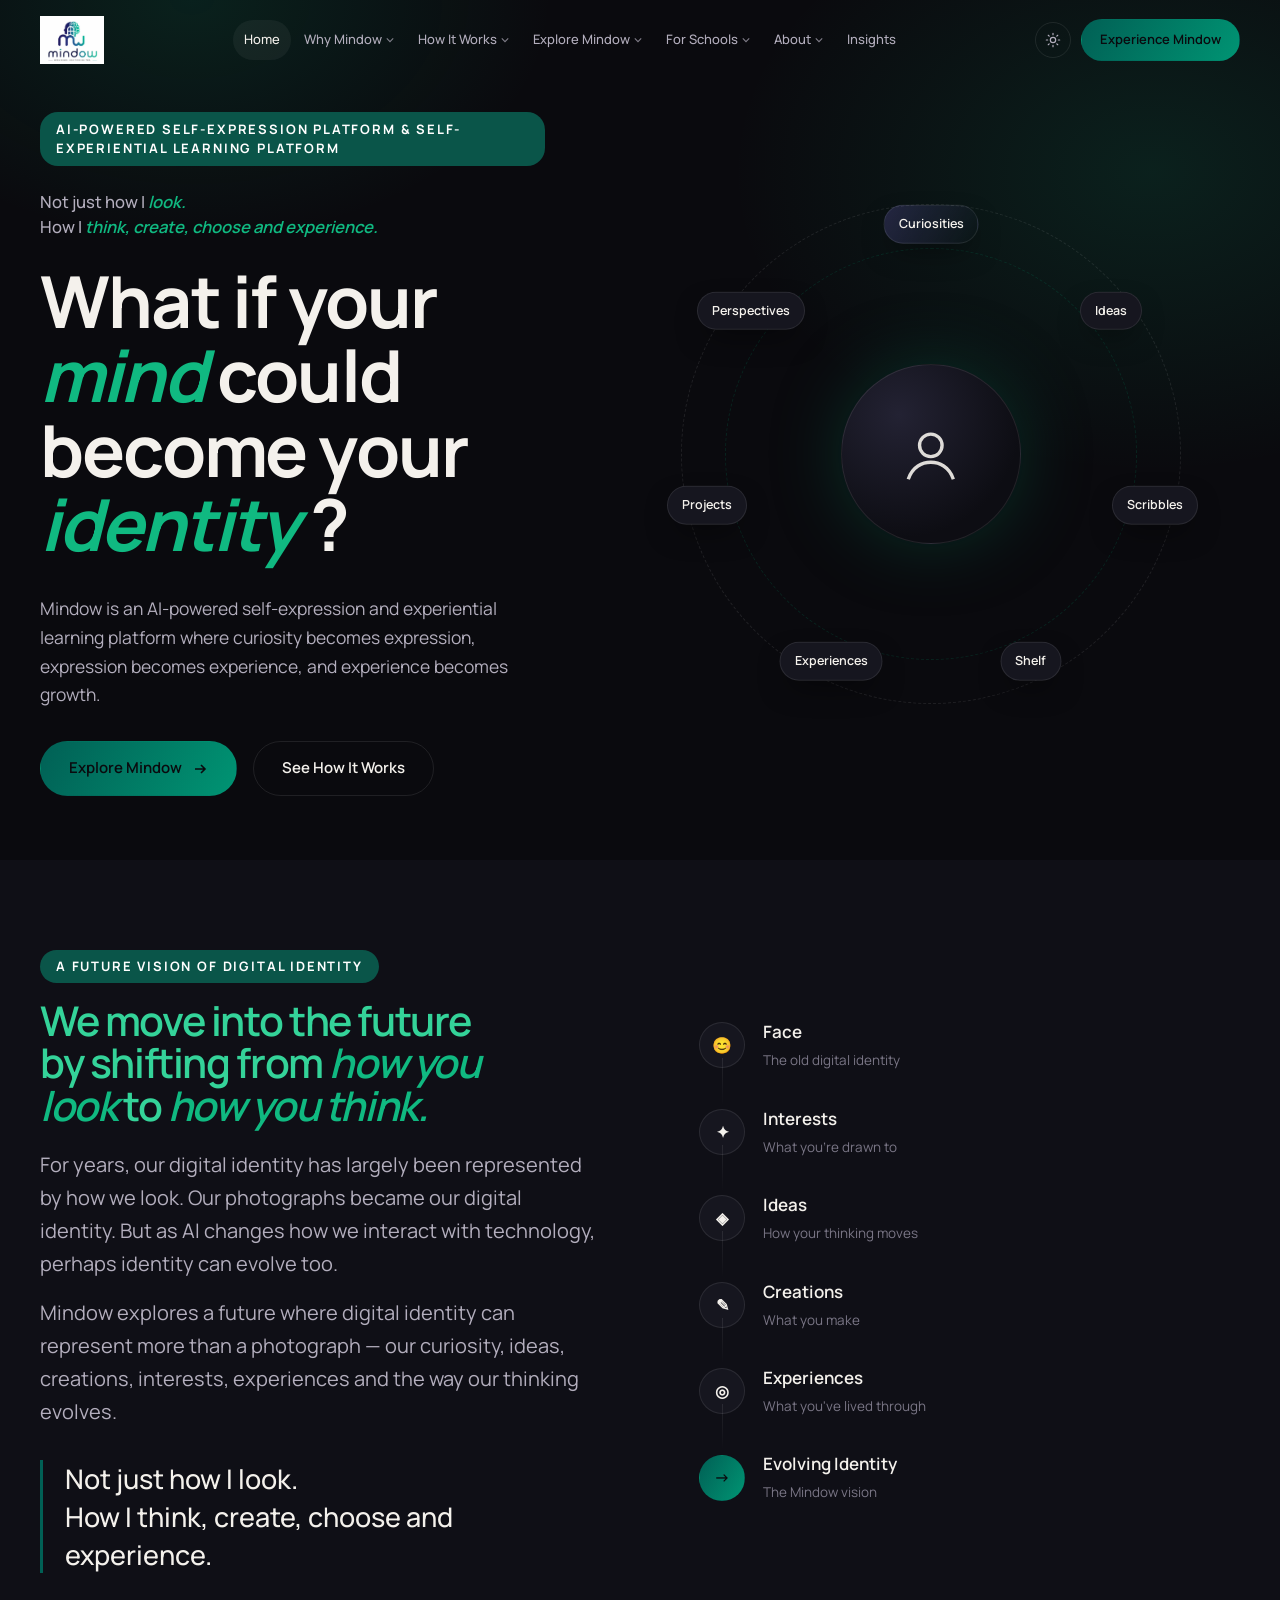
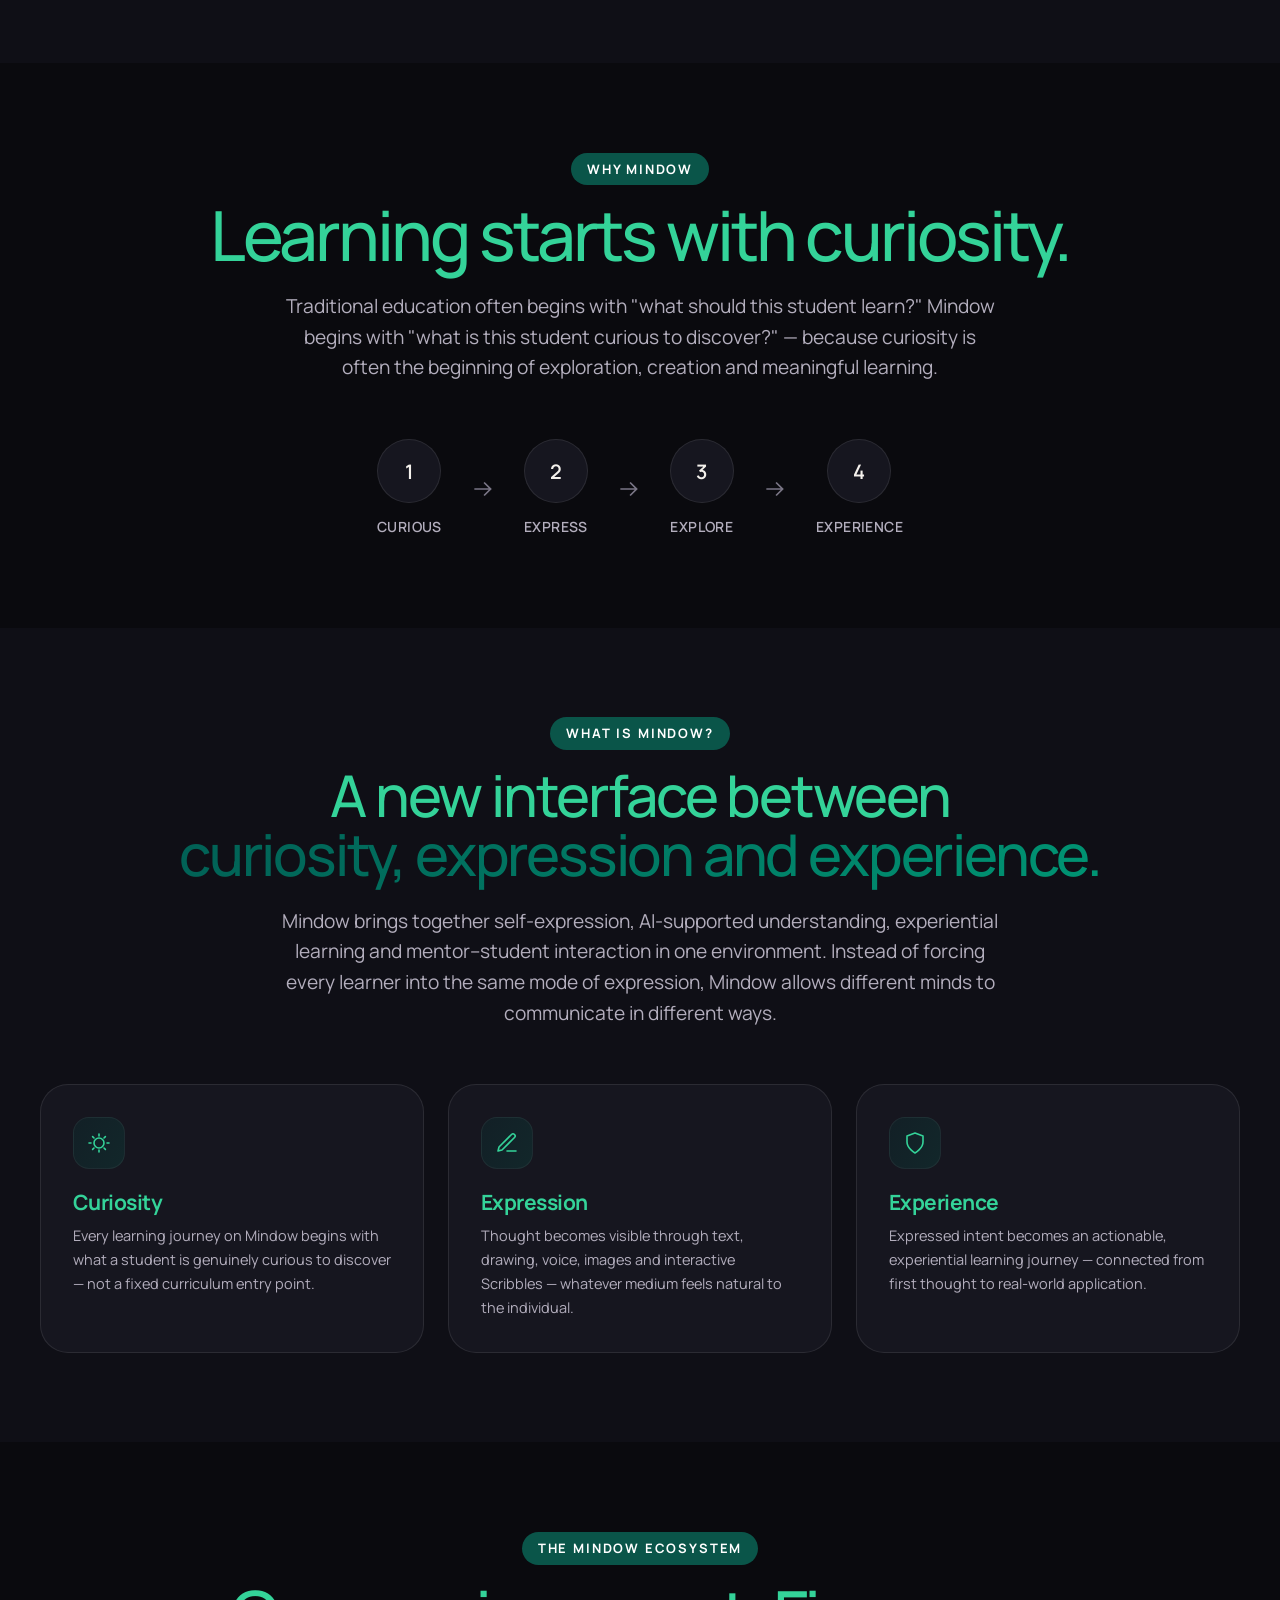
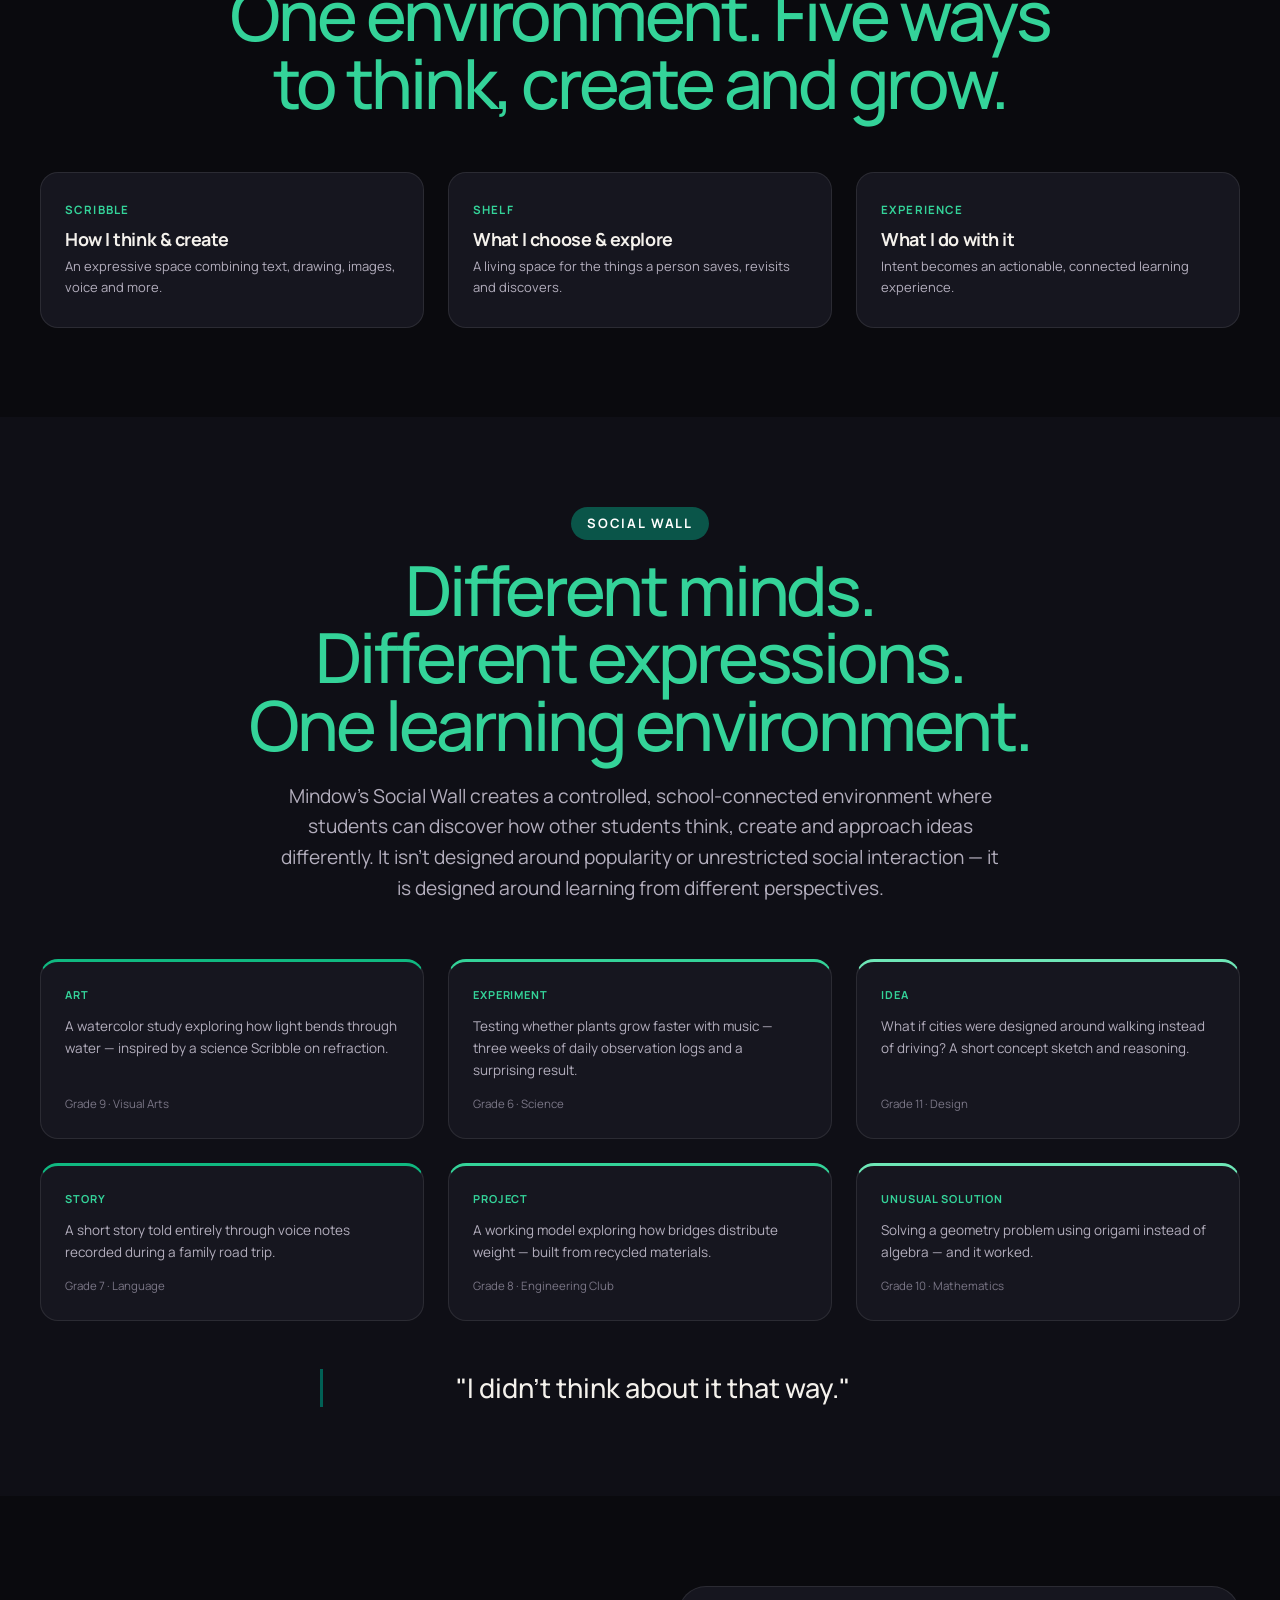
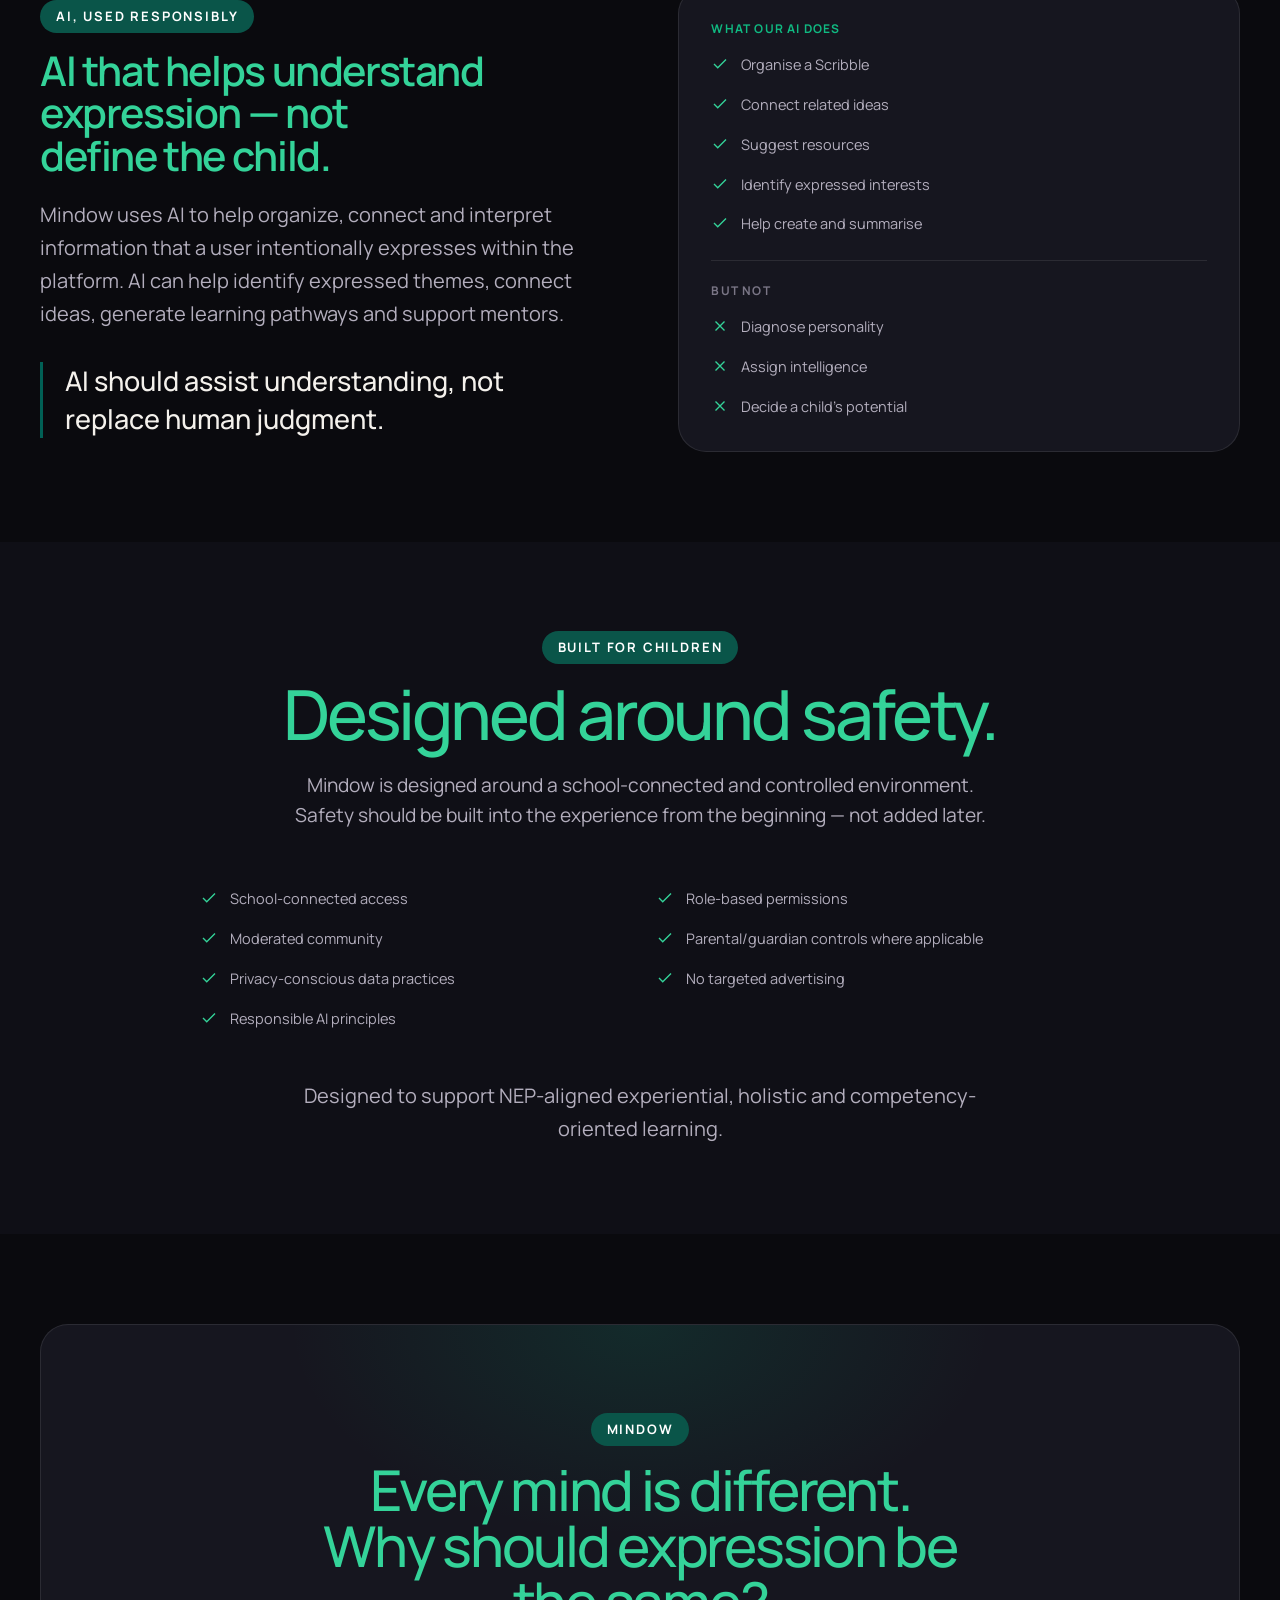
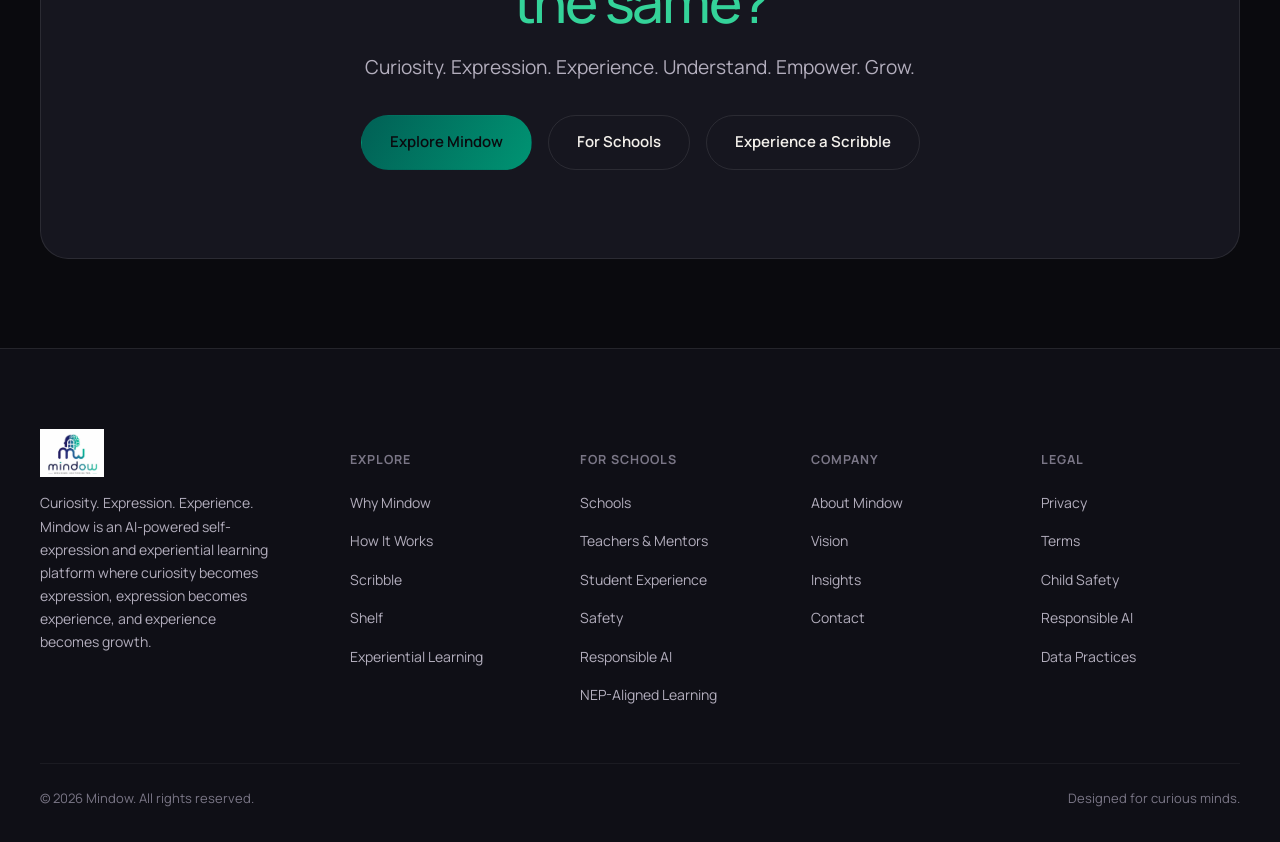
==== index.html @ 69c4c88d "Refactor layout spacing system; hide Experiential Learning, Bigger Vision and Scribble Chain - Intro" ====
<!doctype html>
<html lang="en">
<head>
<meta charset="UTF-8">
<meta name="viewport" content="width=device-width, initial-scale=1.0">
<title>Mindow — Curiosity. Expression. Experience.</title>
<meta name="description" content="Mindow is an AI-powered self-expression and experiential learning platform where curiosity becomes expression, expression becomes experience, and experience becomes growth.">
<link rel="icon" href="data:image/svg+xml,%3Csvg xmlns='http://www.w3.org/2000/svg' viewBox='0 0 32 32'%3E%3Ccircle cx='16' cy='16' r='15' fill='%230a0a0e'/%3E%3Cpath d='M16 5v22M8 10c4 3 4 9 0 12M24 10c-4 3-4 9 0 12' stroke='%238b7cff' stroke-width='2' fill='none' stroke-linecap='round'/%3E%3C/svg%3E">
<link rel="stylesheet" href="css/style.css?v=7">
<script>(function(){try{var t=localStorage.getItem('mindow-theme');if(t==='light')document.documentElement.setAttribute('data-theme','light');}catch(e){}})();</script>
</head>
<body>

<!-- ============================= HEADER ============================= -->
<header class="site-header">
  <div class="container nav-inner">
    <a href="index.html" class="logo">
      <img src="img/logo.png" alt="Mindow" class="logo-img">
    </a>

    <nav class="main-nav">
      <div class="nav-item"><a href="index.html" class="nav-link active">Home</a></div>

      <div class="nav-item">
        <a href="why-mindow.html" class="nav-link">Why Mindow
          <svg class="nav-caret" viewBox="0 0 10 6" fill="none"><path d="M1 1l4 4 4-4" stroke="currentColor" stroke-width="1.4"/></svg>
        </a>
        <div class="mega">
          <a href="why-mindow.html#the-problem"><span class="mega-title">The Problem</span><span class="mega-desc">Why digital identity needs to evolve</span></a>
          <a href="why-mindow.html#curiosity"><span class="mega-title">Learning Starts With Curiosity</span><span class="mega-desc">A different starting question</span></a>
          <a href="why-mindow.html#face-to-mind"><span class="mega-title">From Face to Mind</span><span class="mega-desc">The evolution of digital identity</span></a>
          <a href="why-mindow.html#expression"><span class="mega-title">Mode of Expression, Redefined</span><span class="mega-desc">Beyond words alone</span></a>
          <a href="why-mindow.html#philosophy"><span class="mega-title">Mindow Philosophy</span><span class="mega-desc">One environment, every mind</span></a>
        </div>
      </div>

      <div class="nav-item">
        <a href="how-it-works.html" class="nav-link">How It Works
          <svg class="nav-caret" viewBox="0 0 10 6" fill="none"><path d="M1 1l4 4 4-4" stroke="currentColor" stroke-width="1.4"/></svg>
        </a>
        <div class="mega">
          <a href="how-it-works.html#scribble"><span class="mega-title">Scribble</span><span class="mega-desc">How I think & create</span></a>
          <a href="how-it-works.html#shelf"><span class="mega-title">Shelf</span><span class="mega-desc">What I choose & explore</span></a>
          <a href="how-it-works.html#intent-scribble"><span class="mega-title">Intent Interactive Scribble</span><span class="mega-desc">One idea, an entire journey</span></a>
          <!-- <a href="how-it-works.html#scribble-chain"><span class="mega-title">Scribble Chain</span><span class="mega-desc">Curiosity as a continuous loop</span></a> -->
          <a href="how-it-works.html#experiential-learning"><span class="mega-title">Experiential Learning</span><span class="mega-desc">Turning curiosity into experience</span></a>
          <a href="how-it-works.html#mentor-student"><span class="mega-title">Mentor ↔ Student</span><span class="mega-desc">A two-way interface</span></a>
          <a href="how-it-works.html#ai"><span class="mega-title">AI Understanding</span><span class="mega-desc">Assisting, never replacing judgment</span></a>
        </div>
      </div>

      <div class="nav-item">
        <a href="explore-mindow.html" class="nav-link">Explore Mindow
          <svg class="nav-caret" viewBox="0 0 10 6" fill="none"><path d="M1 1l4 4 4-4" stroke="currentColor" stroke-width="1.4"/></svg>
        </a>
        <div class="mega">
          <a href="explore-mindow.html#scribble"><span class="mega-title">Experience a Scribble</span><span class="mega-desc">Try the interactive demo</span></a>
          <a href="explore-mindow.html#shelf"><span class="mega-title">Explore a Shelf</span><span class="mega-desc">See an evolving world of interests</span></a>
          <a href="explore-mindow.html#social-wall"><span class="mega-title">Social Wall</span><span class="mega-desc">Different minds, one environment</span></a>
          <a href="explore-mindow.html#learning-journey"><span class="mega-title">Learning Journey</span><span class="mega-desc">The full Mindow path</span></a>
          <a href="explore-mindow.html#loop"><span class="mega-title">Mindow Learning Loop</span><span class="mega-desc">The signature product loop</span></a>
        </div>
      </div>

      <div class="nav-item">
        <a href="for-schools.html" class="nav-link">For Schools
          <svg class="nav-caret" viewBox="0 0 10 6" fill="none"><path d="M1 1l4 4 4-4" stroke="currentColor" stroke-width="1.4"/></svg>
        </a>
        <div class="mega">
          <a href="for-schools.html#overview"><span class="mega-title">For Schools</span><span class="mega-desc">A new interface, not another LMS</span></a>
          <a href="for-schools.html#mentors"><span class="mega-title">Teachers & Mentors</span><span class="mega-desc">New ways to communicate intent</span></a>
          <a href="for-schools.html#students"><span class="mega-title">Student Experience</span><span class="mega-desc">Express, create, explore</span></a>
          <a href="for-schools.html#experiential-learning"><span class="mega-title">Experiential Learning</span><span class="mega-desc">Connected, not disconnected</span></a>
          <a href="for-schools.html#safety"><span class="mega-title">Safety & Responsible AI</span><span class="mega-desc">Built in from the beginning</span></a>
          <a href="for-schools.html#nep"><span class="mega-title">NEP-Aligned Learning</span><span class="mega-desc">Experiential, holistic, competency-based</span></a>
        </div>
      </div>

      <div class="nav-item">
        <a href="about.html" class="nav-link">About
          <svg class="nav-caret" viewBox="0 0 10 6" fill="none"><path d="M1 1l4 4 4-4" stroke="currentColor" stroke-width="1.4"/></svg>
        </a>
        <div class="mega">
          <a href="about.html#about"><span class="mega-title">About Mindow</span><span class="mega-desc">Who we are</span></a>
          <a href="about.html#vision"><span class="mega-title">Vision</span><span class="mega-desc">Where we're headed</span></a>
          <a href="about.html#philosophy"><span class="mega-title">Philosophy</span><span class="mega-desc">The idea behind the product</span></a>
          <a href="about.html#future-identity"><span class="mega-title">The Future of Digital Identity</span><span class="mega-desc">More than a photograph</span></a>
          <a href="about.html#contact"><span class="mega-title">Contact</span><span class="mega-desc">Talk to Mindow</span></a>
        </div>
      </div>

      <div class="nav-item"><a href="insights.html" class="nav-link">Insights</a></div>
    </nav>

    <div class="nav-right">
      <button class="theme-toggle" aria-label="Toggle light and dark theme" type="button">
        <svg class="icon-sun" viewBox="0 0 24 24" fill="none" stroke="currentColor" stroke-width="1.8"><circle cx="12" cy="12" r="4"/><path d="M12 2v2M12 20v2M4.9 4.9l1.4 1.4M17.7 17.7l1.4 1.4M2 12h2M20 12h2M4.9 19.1l1.4-1.4M17.7 6.3l1.4-1.4" stroke-linecap="round"/></svg>
        <svg class="icon-moon" viewBox="0 0 24 24" fill="none" stroke="currentColor" stroke-width="1.8"><path d="M21 12.79A9 9 0 1111.21 3 7 7 0 0021 12.79z" stroke-linecap="round" stroke-linejoin="round"/></svg>
      </button>
      <a href="explore-mindow.html" class="btn btn-primary btn-sm">Experience Mindow</a>
      <button class="nav-toggle" aria-label="Open menu"><span></span><span></span><span></span></button>
    </div>
  </div>
</header>

<div class="mobile-panel">
  <a href="index.html" style="font-family:'Fraunces',serif;font-size:19px;display:block;padding:16px 0;border-bottom:1px solid var(--border-soft);">Home</a>
  <details class="mobile-group">
    <summary>Why Mindow<span>+</span></summary>
    <ul>
      <li><a href="why-mindow.html#the-problem">The Problem</a></li>
      <li><a href="why-mindow.html#curiosity">Learning Starts With Curiosity</a></li>
      <li><a href="why-mindow.html#face-to-mind">From Face to Mind</a></li>
      <li><a href="why-mindow.html#expression">Mode of Expression, Redefined</a></li>
      <li><a href="why-mindow.html#philosophy">Mindow Philosophy</a></li>
    </ul>
  </details>
  <details class="mobile-group">
    <summary>How It Works <span>+</span></summary>
    <ul>
      <li><a href="how-it-works.html#scribble">Scribble</a></li>
      <li><a href="how-it-works.html#shelf">Shelf</a></li>
      <li><a href="how-it-works.html#intent-scribble">Intent Interactive Scribble</a></li>
      <!-- <li><a href="how-it-works.html#scribble-chain">Scribble Chain</a></li> -->
      <li><a href="how-it-works.html#mentor-student">Mentor ↔ Student</a></li>
    </ul>
  </details>
  <details class="mobile-group">
    <summary>Explore Mindow <span>+</span></summary>
    <ul>
      <li><a href="explore-mindow.html#scribble">Experience a Scribble</a></li>
      <li><a href="explore-mindow.html#shelf">Explore a Shelf</a></li>
      <li><a href="explore-mindow.html#social-wall">Social Wall</a></li>
      <li><a href="explore-mindow.html#loop">Mindow Learning Loop</a></li>
    </ul>
  </details>
  <details class="mobile-group">
    <summary>For Schools <span>+</span></summary>
    <ul>
      <li><a href="for-schools.html#overview">For Schools</a></li>
      <li><a href="for-schools.html#mentors">Teachers & Mentors</a></li>
      <li><a href="for-schools.html#students">Student Experience</a></li>
      <li><a href="for-schools.html#safety">Safety & Responsible AI</a></li>
      <li><a href="for-schools.html#nep">NEP-Aligned Learning</a></li>
    </ul>
  </details>
  <details class="mobile-group">
    <summary>About <span>+</span></summary>
    <ul>
      <li><a href="about.html#about">About Mindow</a></li>
      <li><a href="about.html#vision">Vision</a></li>
      <li><a href="about.html#future-identity">Future of Digital Identity</a></li>
      <li><a href="about.html#contact">Contact</a></li>
    </ul>
  </details>
  <a href="insights.html" style="font-family:'Fraunces',serif;font-size:19px;display:block;padding:16px 0;border-bottom:1px solid var(--border-soft);">Insights</a>
  <div class="mobile-cta">
    <a href="explore-mindow.html" class="btn btn-primary">Experience Mindow</a>
    <a href="for-schools.html" class="btn btn-ghost">For Schools</a>
  </div>
</div>

<main>

<!-- ============================= SECTION 01 — HERO ============================= -->
<section class="hero">
  <div class="bg-glow"></div>
  <div class="container hero-grid">
    <div data-reveal>
      <div class="eyebrow">AI-powered self-expression platform &amp; self-Experiential learning platform</div>
      <p class="hero-premessage">Not just how I <span class="hl">look.</span><br>How I <span class="hl">think, create, choose and experience.</span></p>
      <h1>What if your <span class="hl">mind</span> could become your <span class="hl">identity</span> ?</h1>
      <p class="lede">Mindow is an AI-powered self-expression and experiential learning platform where curiosity becomes expression, expression becomes experience, and experience becomes growth.</p>
      <p class="hero-support">Every mind thinks differently. Every person expresses differently. Mindow creates an environment where thoughts, ideas, choices and experiences can become part of an evolving learning journey.</p>
      <div class="btn-row">
        <a href="explore-mindow.html" class="btn btn-primary">Explore Mindow <svg class="arrow" width="16" height="16" viewBox="0 0 16 16" fill="none"><path d="M3 8h10M9 4l4 4-4 4" stroke="currentColor" stroke-width="1.6"/></svg></a>
        <a href="how-it-works.html" class="btn btn-ghost">See How It Works</a>
      </div>
    </div>

    <div data-reveal data-reveal-delay="2">
      <div class="identity-loop">
        <div class="ring"></div>
        <div class="ring ring-2"></div>
        <div class="core">
          <svg class="core-face" viewBox="0 0 24 24" fill="none" stroke="#f4f1ec" stroke-width="1.2">
            <circle cx="12" cy="9" r="4"/>
            <path d="M4 21c1.5-4.5 5-6 8-6s6.5 1.5 8 6"/>
          </svg>
        </div>
        <div class="node" style="background:linear-gradient(120deg,#8b7cff33,transparent)">Curiosities</div>
        <div class="node">Ideas</div>
        <div class="node">Scribbles</div>
        <div class="node">Shelf</div>
        <div class="node">Experiences</div>
        <div class="node">Projects</div>
        <div class="node">Perspectives</div>
      </div>
    </div>
  </div>
</section>

<!-- ============================= SECTION 02 — FACE TO MIND ============================= -->
<section class="section section-alt">
  <div class="container">
    <div class="two-col">
      <div data-reveal>
        <div class="eyebrow">A future vision of digital identity</div>
        <h2 class="section-title-sub">We move into the future by shifting from <span class="hl">how you look</span> to <span class="hl">how you think.</span></h2>
        <p class="lede">For years, our digital identity has largely been represented by how we look. Our photographs became our digital identity. But as AI changes how we interact with technology, perhaps identity can evolve too.</p>
        <p class="lede">Mindow explores a future where digital identity can represent more than a photograph — our curiosity, ideas, creations, interests, experiences and the way our thinking evolves.</p>
        <p class="key-message">Not just how I look.<br>How I think, create, choose and experience.</p>
      </div>
      <div data-reveal data-reveal-delay="2">
        <div class="evolve-flow">
          <div class="evolve-step"><div class="evolve-dot">😊</div><div class="evolve-label"><b>Face</b><span>The old digital identity</span></div></div>
          <div class="evolve-step"><div class="evolve-dot">✦</div><div class="evolve-label"><b>Interests</b><span>What you're drawn to</span></div></div>
          <div class="evolve-step"><div class="evolve-dot">◈</div><div class="evolve-label"><b>Ideas</b><span>How your thinking moves</span></div></div>
          <div class="evolve-step"><div class="evolve-dot">✎</div><div class="evolve-label"><b>Creations</b><span>What you make</span></div></div>
          <div class="evolve-step"><div class="evolve-dot">◎</div><div class="evolve-label"><b>Experiences</b><span>What you've lived through</span></div></div>
          <div class="evolve-step final"><div class="evolve-dot">→</div><div class="evolve-label"><b>Evolving Identity</b><span>The Mindow vision</span></div></div>
        </div>
      </div>
    </div>
  </div>
</section>

<!-- ============================= SECTION 03 — WHY MINDOW ============================= -->
<section class="section">
  <div class="container">
    <div class="section-head center">
      <div class="eyebrow">Why Mindow</div>
      <h2 class="section-title">Learning starts with curiosity.</h2>
      <p>Traditional education often begins with "what should this student learn?" Mindow begins with "what is this student curious to discover?" — because curiosity is often the beginning of exploration, creation and meaningful learning.</p>
    </div>
    <div class="flow-strip" data-reveal>
      <div class="flow-node"><div class="flow-num">1</div><span>Curious</span></div>
      <div class="flow-arrow"><svg viewBox="0 0 24 24" fill="none"><path d="M4 12h14M13 6l6 6-6 6" stroke="currentColor" stroke-width="1.6"/></svg></div>
      <div class="flow-node"><div class="flow-num">2</div><span>Express</span></div>
      <div class="flow-arrow"><svg viewBox="0 0 24 24" fill="none"><path d="M4 12h14M13 6l6 6-6 6" stroke="currentColor" stroke-width="1.6"/></svg></div>
      <div class="flow-node"><div class="flow-num">3</div><span>Explore</span></div>
      <div class="flow-arrow"><svg viewBox="0 0 24 24" fill="none"><path d="M4 12h14M13 6l6 6-6 6" stroke="currentColor" stroke-width="1.6"/></svg></div>
      <div class="flow-node"><div class="flow-num">4</div><span>Experience</span></div>
    </div>
  </div>
</section>

<!-- ============================= SECTION 04 — WHAT IS MINDOW ============================= -->
<section class="section section-alt">
  <div class="container">
    <div class="section-head center">
      <div class="eyebrow">What is Mindow?</div>
      <h2 class="section-title section-title--compact">A new interface between<br><span class="grad-text">curiosity, expression and&nbsp;experience.</span></h2>
      <p>Mindow brings together self-expression, AI-supported understanding, experiential learning and mentor–student interaction in one environment. Instead of forcing every learner into the same mode of expression, Mindow allows different minds to communicate in different ways.</p>
    </div>
    <div class="grid-3">
      <div class="card pillar-card" data-reveal>
        <div class="icon-badge"><svg viewBox="0 0 24 24" fill="none" stroke-width="1.6"><path d="M12 3v2M12 19v2M4 12H2M22 12h-2M5.6 5.6l1.4 1.4M17 17l1.4 1.4M5.6 18.4L7 17M17 7l1.4-1.4" stroke-linecap="round"/><circle cx="12" cy="12" r="5"/></svg></div>
        <h3>Curiosity</h3>
        <p>Every learning journey on Mindow begins with what a student is genuinely curious to discover — not a fixed curriculum entry point.</p>
      </div>
      <div class="card pillar-card" data-reveal data-reveal-delay="2">
        <div class="icon-badge"><svg viewBox="0 0 24 24" fill="none" stroke-width="1.6"><path d="M12 20h9M16.5 3.5a2.1 2.1 0 013 3L7 19l-4 1 1-4 12.5-12.5z" stroke-linecap="round" stroke-linejoin="round"/></svg></div>
        <h3>Expression</h3>
        <p>Thought becomes visible through text, drawing, voice, images and interactive Scribbles — whatever medium feels natural to the individual.</p>
      </div>
      <div class="card pillar-card" data-reveal data-reveal-delay="3">
        <div class="icon-badge"><svg viewBox="0 0 24 24" fill="none" stroke-width="1.6"><path d="M12 22s8-4.5 8-11V5l-8-3-8 3v6c0 6.5 8 11 8 11z" stroke-linecap="round" stroke-linejoin="round"/></svg></div>
        <h3>Experience</h3>
        <p>Expressed intent becomes an actionable, experiential learning journey — connected from first thought to real-world application.</p>
      </div>
    </div>
  </div>
</section>

<!-- ============================= SECTION 05 — PRODUCT INTRODUCTION ============================= -->
<section class="section">
  <div class="container">
    <div class="section-head center">
      <div class="eyebrow">The Mindow ecosystem</div>
      <h2 class="section-title">One environment. Five ways to think, create and grow.</h2>
    </div>
    <div class="product-grid cols-3">
      <a href="how-it-works.html#scribble" class="product-card" data-reveal>
        <div class="tag">Scribble</div>
        <h4>How I think & create</h4>
        <p>An expressive space combining text, drawing, images, voice and more.</p>
      </a>
      <a href="how-it-works.html#shelf" class="product-card" data-reveal data-reveal-delay="1">
        <div class="tag">Shelf</div>
        <h4>What I choose & explore</h4>
        <p>A living space for the things a person saves, revisits and discovers.</p>
      </a>
      <a href="how-it-works.html#experiential-learning" class="product-card" data-reveal data-reveal-delay="3">
        <div class="tag">Experience</div>
        <h4>What I do with it</h4>
        <p>Intent becomes an actionable, connected learning experience.</p>
      </a>
      <!-- DISABLED: Scribble Chain card
      <a href="how-it-works.html#scribble-chain" class="product-card" data-reveal data-reveal-delay="4">
        <div class="tag">Scribble Chain</div>
        <h4>Where the journey continues</h4>
        <p>One Scribble leads to the next — curiosity as a continuous journey.</p>
      </a>
      END DISABLED: Scribble Chain card -->
    </div>
  </div>
</section>


<!-- ============================= SECTION 16 — SOCIAL WALL ============================= -->
<section class="section section-alt" id="social-wall">
  <div class="container">
    <div class="section-head center">
      <div class="eyebrow">Social Wall</div>
      <h2 class="section-title">Different minds. Different expressions.<br>One learning environment.</h2>
      <p>Mindow's Social Wall creates a controlled, school-connected environment where students can discover how other students think, create and approach ideas differently. It isn't designed around popularity or unrestricted social interaction — it is designed around learning from different perspectives.</p>
    </div>
    <div class="wall" data-reveal>
      <div class="wall-card"><span class="wall-tag">Art</span><p>A watercolor study exploring how light bends through water — inspired by a science Scribble on refraction.</p><div class="wall-by">Grade 9 · Visual Arts</div></div>
      <div class="wall-card"><span class="wall-tag">Experiment</span><p>Testing whether plants grow faster with music — three weeks of daily observation logs and a surprising result.</p><div class="wall-by">Grade 6 · Science</div></div>
      <div class="wall-card"><span class="wall-tag">Idea</span><p>What if cities were designed around walking instead of driving? A short concept sketch and reasoning.</p><div class="wall-by">Grade 11 · Design</div></div>
      <div class="wall-card"><span class="wall-tag">Story</span><p>A short story told entirely through voice notes recorded during a family road trip.</p><div class="wall-by">Grade 7 · Language</div></div>
      <div class="wall-card"><span class="wall-tag">Project</span><p>A working model exploring how bridges distribute weight — built from recycled materials.</p><div class="wall-by">Grade 8 · Engineering Club</div></div>
      <div class="wall-card"><span class="wall-tag">Unusual Solution</span><p>Solving a geometry problem using origami instead of algebra — and it worked.</p><div class="wall-by">Grade 10 · Mathematics</div></div>
    </div>
    <p class="key-message section-foot" data-reveal>"I didn't think about it that way."</p>
  </div>
</section>

<!-- ============================= SECTION 17 — AI ============================= -->
<section class="section">
  <div class="container">
    <div class="two-col" id="ai">
      <div data-reveal>
        <div class="eyebrow">AI, used responsibly</div>
        <h2 class="section-title-sub">AI that helps understand expression — not define the child.</h2>
        <p class="lede">Mindow uses AI to help organize, connect and interpret information that a user intentionally expresses within the platform. AI can help identify expressed themes, connect ideas, generate learning pathways and support mentors.</p>
        <p class="key-message">AI should assist understanding, not replace human judgment.</p>
      </div>
      <div class="card" data-reveal data-reveal-delay="2">
        <p class="card-label">What our AI does</p>
        <div class="check-grid check-grid--stack">
          <div class="check-item"><svg viewBox="0 0 24 24" fill="none" stroke="var(--violet)" stroke-width="1.8"><path d="M20 6L9 17l-5-5"/></svg>Organise a Scribble</div>
          <div class="check-item"><svg viewBox="0 0 24 24" fill="none" stroke="var(--violet)" stroke-width="1.8"><path d="M20 6L9 17l-5-5"/></svg>Connect related ideas</div>
          <div class="check-item"><svg viewBox="0 0 24 24" fill="none" stroke="var(--violet)" stroke-width="1.8"><path d="M20 6L9 17l-5-5"/></svg>Suggest resources</div>
          <div class="check-item"><svg viewBox="0 0 24 24" fill="none" stroke="var(--violet)" stroke-width="1.8"><path d="M20 6L9 17l-5-5"/></svg>Identify expressed interests</div>
          <div class="check-item"><svg viewBox="0 0 24 24" fill="none" stroke="var(--violet)" stroke-width="1.8"><path d="M20 6L9 17l-5-5"/></svg>Help create and summarise</div>
        </div>
        <div class="card-divider">
          <p class="card-label card-label--muted">But not</p>
          <div class="check-grid check-grid--stack">
            <div class="check-item"><svg viewBox="0 0 24 24" fill="none" stroke="var(--text-faint)" stroke-width="1.8"><path d="M18 6L6 18M6 6l12 12"/></svg>Diagnose personality</div>
            <div class="check-item"><svg viewBox="0 0 24 24" fill="none" stroke="var(--text-faint)" stroke-width="1.8"><path d="M18 6L6 18M6 6l12 12"/></svg>Assign intelligence</div>
            <div class="check-item"><svg viewBox="0 0 24 24" fill="none" stroke="var(--text-faint)" stroke-width="1.8"><path d="M18 6L6 18M6 6l12 12"/></svg>Decide a child's potential</div>
          </div>
        </div>
      </div>
    </div>
  </div>
</section>

<!-- ============================= SECTION 18 — SAFETY ============================= -->
<section class="section section-alt" id="safety">
  <div class="container">
    <div class="section-head center">
      <div class="eyebrow">Built for children</div>
      <h2 class="section-title">Designed around safety.</h2>
      <p>Mindow is designed around a school-connected and controlled environment. Safety should be built into the experience from the beginning — not added later.</p>
    </div>
    <div class="check-grid" data-reveal>
      <div class="check-item"><svg viewBox="0 0 24 24" fill="none" stroke-width="1.8"><path d="M20 6L9 17l-5-5"/></svg>School-connected access</div>
      <div class="check-item"><svg viewBox="0 0 24 24" fill="none" stroke-width="1.8"><path d="M20 6L9 17l-5-5"/></svg>Role-based permissions</div>
      <div class="check-item"><svg viewBox="0 0 24 24" fill="none" stroke-width="1.8"><path d="M20 6L9 17l-5-5"/></svg>Moderated community</div>
      <div class="check-item"><svg viewBox="0 0 24 24" fill="none" stroke-width="1.8"><path d="M20 6L9 17l-5-5"/></svg>Parental/guardian controls where applicable</div>
      <div class="check-item"><svg viewBox="0 0 24 24" fill="none" stroke-width="1.8"><path d="M20 6L9 17l-5-5"/></svg>Privacy-conscious data practices</div>
      <div class="check-item"><svg viewBox="0 0 24 24" fill="none" stroke-width="1.8"><path d="M20 6L9 17l-5-5"/></svg>No targeted advertising</div>
      <div class="check-item"><svg viewBox="0 0 24 24" fill="none" stroke-width="1.8"><path d="M20 6L9 17l-5-5"/></svg>Responsible AI principles</div>
    </div>
    <p class="lede section-foot" data-reveal>Designed to support NEP-aligned experiential, holistic and competency-oriented learning.</p>
  </div>
</section>

<!-- DISABLED: Experiential Learning section (#learning-loop) — hidden for now, kept for future use (to restore: delete this wrapper, then turn every "<!~~" back into an HTML comment opener and every "~~>" into a comment closer)
<!~~ ============================= SECTION 19 — MINDOW LEARNING LOOP ============================= ~~>
<section class="section" id="learning-loop">
  <div class="container">
    <div class="cl-layout">

      <div class="cl-text" data-reveal>
        <div class="eyebrow">Experiential Learning</div>
        <h2 class="cl-heading">Turn curiosity into experience.</h2>
        <p class="cl-copy">Instead of separating a lesson, assignment, experiment and application into disconnected activities, Mindow connects them through an evolving Scribble — so the experience remains connected to the learner's original expression.</p>
      </div>

      <div class="cl-wrap" data-reveal data-reveal-delay="2">

        <!~~ Orbit arc connectors ~~>
        <svg class="cl-svg" viewBox="0 0 500 500" fill="none" xmlns="http://www.w3.org/2000/svg">
          <defs>
            <marker id="cla" markerWidth="8" markerHeight="8" refX="6" refY="4" orient="auto">
              <path class="cl-arr-tip" d="M1 1.5L6 4L1 6.5" stroke-width="1.1" fill="none" stroke-linecap="round" stroke-linejoin="round"/>
            </marker>
          </defs>
          <!~~ Background orbit track ~~>
          <circle class="cl-track" cx="250" cy="250" r="220"/>
          <!~~ Directional arc segments ~~>
          <path class="cl-arc" d="M 284 33  A 220 220 0 0 1 379 72"  marker-end="url(#cla)"/>
          <path class="cl-arc" d="M 428 121 A 220 220 0 0 1 467 216" marker-end="url(#cla)"/>
          <path class="cl-arc" d="M 467 284 A 220 220 0 0 1 428 379" marker-end="url(#cla)"/>
          <path class="cl-arc" d="M 379 428 A 220 220 0 0 1 284 467" marker-end="url(#cla)"/>
          <path class="cl-arc" d="M 216 467 A 220 220 0 0 1 121 428" marker-end="url(#cla)"/>
          <path class="cl-arc" d="M 72  379 A 220 220 0 0 1 33  284" marker-end="url(#cla)"/>
          <path class="cl-arc" d="M 33  216 A 220 220 0 0 1 72  121" marker-end="url(#cla)"/>
          <path class="cl-arc" d="M 121 72  A 220 220 0 0 1 216 33"  marker-end="url(#cla)"/>
        </svg>

        <!~~ Center circle ~~>
        <div class="cl-center">
          <svg width="22" height="22" viewBox="0 0 24 24" fill="none" stroke="#0E7C70" stroke-width="2" stroke-linecap="round" stroke-linejoin="round">
            <path d="M12 22v-9M12 13C12 9 9 6 6 7M12 13C12 9 15 6 18 7"/>
          </svg>
          <b>Grow</b>
          <span>CONTINUOUS<br>LEARNING</span>
        </div>

        <!~~ 01 — top ~~>
        <div class="cl-node cl-lbl-top" style="--nc:rgba(95,168,128,.20);--na:#2d7a52">
          <div class="cl-meta"><span class="cl-num">01</span><b>Curiosity</b><span class="cl-sub">Ask. Explore. Wonder.</span></div>
          <div class="cl-bubble">
            <svg width="22" height="22" viewBox="0 0 24 24" fill="none" stroke="currentColor" stroke-width="1.8" stroke-linecap="round"><path d="M12 2a7 7 0 00-2 13.7V17h4v-1.3A7 7 0 0012 2z"/><path d="M9 21h6"/></svg>
          </div>
        </div>

        <!~~ 02 — top-right ~~>
        <div class="cl-node cl-lbl-right" style="--nc:rgba(128,108,188,.20);--na:#6655b8">
          <div class="cl-meta"><span class="cl-num">02</span><b>Thought</b><span class="cl-sub">Make sense.</span></div>
          <div class="cl-bubble">
            <svg width="22" height="22" viewBox="0 0 24 24" fill="none" stroke="currentColor" stroke-width="1.8" stroke-linecap="round"><path d="M9.5 6a3.5 3.5 0 100 7 3.5 3.5 0 000-7zM14.5 6a3.5 3.5 0 100 7 3.5 3.5 0 000-7z"/><path d="M9.5 13c0 2 1.1 3.5 2.5 3.5s2.5-1.5 2.5-3.5M12 16.5V19"/></svg>
          </div>
        </div>

        <!~~ 03 — right ~~>
        <div class="cl-node cl-lbl-right" style="--nc:rgba(204,164,56,.20);--na:#9a7210">
          <div class="cl-meta"><span class="cl-num">03</span><b>Idea</b><span class="cl-sub">See possibilities.</span></div>
          <div class="cl-bubble">
            <svg width="22" height="22" viewBox="0 0 24 24" fill="none" stroke="currentColor" stroke-width="1.8" stroke-linecap="round"><rect x="5" y="3" width="14" height="18" rx="2"/><path d="M9 8h6M9 12h6M9 16h4"/></svg>
          </div>
        </div>

        <!~~ 04 — bottom-right ~~>
        <div class="cl-node cl-lbl-right" style="--nc:rgba(200,110,90,.20);--na:#b04030">
          <div class="cl-meta"><span class="cl-num">04</span><b>Create</b><span class="cl-sub">Bring it to life.</span></div>
          <div class="cl-bubble">
            <svg width="22" height="22" viewBox="0 0 24 24" fill="none" stroke="currentColor" stroke-width="1.8" stroke-linecap="round" stroke-linejoin="round"><path d="M12 20h9M16.5 3.5a2.1 2.1 0 013 3L7 19l-4 1 1-4 12.5-12.5z"/></svg>
          </div>
        </div>

        <!~~ 05 — bottom ~~>
        <div class="cl-node cl-lbl-bottom" style="--nc:rgba(72,128,188,.20);--na:#2460a8">
          <div class="cl-meta"><span class="cl-num">05</span><b>Test</b><span class="cl-sub">Try. Learn. Improve.</span></div>
          <div class="cl-bubble">
            <svg width="22" height="22" viewBox="0 0 24 24" fill="none" stroke="currentColor" stroke-width="1.8" stroke-linecap="round" stroke-linejoin="round"><path d="M9 3h6M10 3v6l-4 9h12l-4-9V3"/></svg>
          </div>
        </div>

        <!~~ 06 — bottom-left ~~>
        <div class="cl-node cl-lbl-left" style="--nc:rgba(14,124,112,.20);--na:#0e7c70">
          <div class="cl-meta"><span class="cl-num">06</span><b>Experience</b><span class="cl-sub">Apply in real life.</span></div>
          <div class="cl-bubble">
            <svg width="22" height="22" viewBox="0 0 24 24" fill="none" stroke="currentColor" stroke-width="1.8" stroke-linecap="round"><circle cx="12" cy="8" r="4"/><path d="M4 20c0-4 3.6-7 8-7s8 3 8 7"/></svg>
          </div>
        </div>

        <!~~ 07 — left ~~>
        <div class="cl-node cl-lbl-left" style="--nc:rgba(144,112,172,.20);--na:#7a5294">
          <div class="cl-meta"><span class="cl-num">07</span><b>Reflect</b><span class="cl-sub">Look back. Grow.</span></div>
          <div class="cl-bubble">
            <svg width="22" height="22" viewBox="0 0 24 24" fill="none" stroke="currentColor" stroke-width="1.8" stroke-linecap="round"><circle cx="11" cy="11" r="7"/><path d="M21 21l-4.35-4.35"/></svg>
          </div>
        </div>

        <!~~ 08 — top-left ~~>
        <div class="cl-node cl-lbl-left" style="--nc:rgba(196,128,60,.20);--na:#9a5e18">
          <div class="cl-meta"><span class="cl-num">08</span><b>New Curiosity</b><span class="cl-sub">Discover more.</span></div>
          <div class="cl-bubble">
            <svg width="22" height="22" viewBox="0 0 24 24" fill="none" stroke="currentColor" stroke-width="1.8" stroke-linecap="round" stroke-linejoin="round"><path d="M1 4v6h6M23 20v-6h-6"/><path d="M20.5 9A9 9 0 005.6 5.6L1 10M23 14l-4.6 4.4A9 9 0 013.5 15"/></svg>
          </div>
        </div>

      </div>
    </div>
  </div>
</section>
END DISABLED: Experiential Learning section (#learning-loop) -->

<!-- DISABLED: The bigger vision section — hidden for now, kept for future use (to restore: delete this wrapper, then turn every "<!~~" back into an HTML comment opener and every "~~>" into a comment closer)
<!~~ ============================= SECTION 20 — BIGGER VISION ============================= ~~>
<section class="section section-alt">
  <div class="container">
    <div class="section-head center">
      <div class="eyebrow">The bigger vision</div>
      <h2 class="section-title section-title--compact">What if the digital identity of the future could show more than a face?</h2>
      <p>Imagine a future where a person's digital presence can represent not only how they look, but also what they are curious about, what they create, what they choose, what they experience, what they have learned, and how their ideas evolve.</p>
    </div>
    <p class="key-message section-foot" data-reveal>We move into the future by shifting from how you look to how you think.</p>
  </div>
</section>
END DISABLED: The bigger vision section -->

<!-- ============================= SECTION 21 — FINAL CTA ============================= -->
<section class="section">
  <div class="container">
    <div class="cta-band" data-reveal>
      <div class="eyebrow">Mindow</div>
      <h2>Every mind is different.<br>Why should expression be the same?</h2>
      <p class="lede">Curiosity. Expression. Experience. Understand. Empower. Grow.</p>
      <div class="btn-row">
        <a href="explore-mindow.html" class="btn btn-primary">Explore Mindow</a>
        <a href="for-schools.html" class="btn btn-ghost">For Schools</a>
        <a href="explore-mindow.html#scribble" class="btn btn-ghost">Experience a Scribble</a>
      </div>
    </div>
  </div>
</section>

</main>

<!-- ============================= FOOTER ============================= -->
<footer class="site-footer">
  <div class="container">
    <div class="footer-grid">
      <div class="footer-brand">
        <a href="index.html" class="logo"><img src="img/logo.png" alt="Mindow" class="logo-img"></a>
        <p>Curiosity. Expression. Experience. Mindow is an AI-powered self-expression and experiential learning platform where curiosity becomes expression, expression becomes experience, and experience becomes growth.</p>
      </div>
      <div class="footer-col">
        <h5>Explore</h5>
        <ul>
          <li><a href="why-mindow.html">Why Mindow</a></li>
          <li><a href="how-it-works.html">How It Works</a></li>
          <li><a href="how-it-works.html#scribble">Scribble</a></li>
          <li><a href="how-it-works.html#shelf">Shelf</a></li>
          <!-- <li><a href="how-it-works.html#scribble-chain">Scribble Chain</a></li> -->
          <li><a href="how-it-works.html#experiential-learning">Experiential Learning</a></li>
        </ul>
      </div>
      <div class="footer-col">
        <h5>For Schools</h5>
        <ul>
          <li><a href="for-schools.html">Schools</a></li>
          <li><a href="for-schools.html#mentors">Teachers & Mentors</a></li>
          <li><a href="for-schools.html#students">Student Experience</a></li>
          <li><a href="for-schools.html#safety">Safety</a></li>
          <li><a href="for-schools.html#safety">Responsible AI</a></li>
          <li><a href="for-schools.html#nep">NEP-Aligned Learning</a></li>
        </ul>
      </div>
      <div class="footer-col">
        <h5>Company</h5>
        <ul>
          <li><a href="about.html">About Mindow</a></li>
          <li><a href="about.html#vision">Vision</a></li>
          <li><a href="insights.html">Insights</a></li>
          <li><a href="about.html#contact">Contact</a></li>
        </ul>
      </div>
      <div class="footer-col">
        <h5>Legal</h5>
        <ul>
          <li><a href="legal.html#privacy">Privacy</a></li>
          <li><a href="legal.html#terms">Terms</a></li>
          <li><a href="legal.html#child-safety">Child Safety</a></li>
          <li><a href="legal.html#responsible-ai">Responsible AI</a></li>
          <li><a href="legal.html#data-practices">Data Practices</a></li>
        </ul>
      </div>
    </div>
    <div class="footer-bottom">
      <span>© 2026 Mindow. All rights reserved.</span>
      <span>Designed for curious minds.</span>
    </div>
  </div>
</footer>

<script src="js/main.js"></script>
</body>
</html>
---- css/style.css ----
/* ==========================================================================
   MINDOW — Design System
   Curiosity. Expression. Experience.
   ========================================================================== */

@import url('https://fonts.googleapis.com/css2?family=Manrope:wght@400;500;600;700;800&display=swap');

:root, [data-theme="light"]{
  /* Beige base + emerald green accent */
  --bg:            #f5f0e8;
  --bg-soft:       #ede7d9;
  --surface:       #faf7f2;
  --surface-2:     #f0ebe1;
  --border:        rgba(20,16,10,0.12);
  --border-soft:   rgba(20,16,10,0.07);
  --hover-tint:    rgba(20,16,10,.045);
  --header-scrim:  rgba(245,240,232,.88);

  --text:          #18151f;
  --text-dim:      #514c5c;
  --text-faint:    #8b8695;

  --violet:        #016055;
  --violet-soft:   rgba(1,96,85,0.65);
  --coral:         #009473;
  --gold:          #016055;
  --teal:          #1cb08f;

  color-scheme: light;
}

[data-theme="dark"]{
  /* Dark base + emerald green accent */
  --bg:            #0a0a0e;
  --bg-soft:       #0f0f16;
  --surface:       #16161f;
  --surface-2:     #1c1c28;
  --border:        rgba(255,255,255,0.09);
  --border-soft:   rgba(255,255,255,0.05);
  --hover-tint:    rgba(255,255,255,.05);
  --header-scrim:  rgba(10,10,14,.78);

  --text:          #f4f1ec;
  --text-dim:      #b3aebd;
  --text-faint:    #7a7686;

  --violet:        #10b981;
  --violet-soft:   rgba(16,185,129,0.65);
  --coral:         #34d399;
  --gold:          #6ee7b7;
  --teal:          #34d399;

  color-scheme: dark;
}

:root{
  --grad-primary:  linear-gradient(120deg, #016055 0%, #009473 100%);
  --grad-soft:     linear-gradient(120deg, rgba(1,96,85,.14) 0%, rgba(0,148,115,.14) 100%);
  --grad-line:     linear-gradient(90deg, #016055, #009473);

  --radius-s:      10px;
  --radius-m:      18px;
  --radius-l:      28px;
  --radius-full:   999px;

  /* ---- layout system: one container, one spacing scale ---- */
  --container-max: 1200px;                       /* content width; header, sections and footer share it */
  --gutter:        clamp(20px, 4vw, 40px);
  --header-h:      80px;

  --space-1: 8px;
  --space-2: 12px;
  --space-3: 16px;
  --space-4: 24px;
  --space-5: 32px;
  --space-6: 48px;
  --space-7: 64px;
  --space-8: 80px;
  --space-9: 96px;
  --space-10: 120px;

  --section-y:     clamp(80px, 7vw, 96px);       /* tablet 80px / mobile 64px in RESPONSIVE */
  --col-gap:       clamp(48px, 6vw, 88px);       /* gap between text and visual columns */
  --card-gap:      var(--space-4);

  --ease:          cubic-bezier(.16,.84,.44,1);
  --shadow-soft:   0 30px 80px -30px rgba(0,0,0,.6);

  /* ---- typography scale (desktop >=1024px; overridden in RESPONSIVE) ---- */
  --fs-title:          clamp(3.5rem, 5.4vw, 5.5rem);    /* 56 -> 88px  */
  --fs-title-compact:  clamp(3rem, 4.5vw, 4.5rem);      /* 48 -> 72px  */
  --fs-title-sub:      clamp(2.5rem, 3.2vw, 3.5rem);    /* 40 -> 56px  */
  --fs-hero:           clamp(2.75rem, 5.4vw, 4.75rem);  /* 44 -> 76px  */
  --fs-desc:           clamp(1.125rem, 1.5vw, 1.45rem); /* 18 -> 23px  */
  --fs-eyebrow:        clamp(.8125rem, .95vw, .9375rem); /* 13 -> 15px — label, must not compete with h2 */

  --lh-title:          0.98;
  --ls-title:          -0.045em;
  --fw-title:          500;
  --ls-eyebrow:        0.14em;

  /* ---- vertical rhythm around large headings ---- */
  --sp-eyebrow-title:  var(--space-3);                 /* eyebrow -> heading      16px     */
  --sp-title-desc:     clamp(20px, 1.7vw, 24px);        /* heading -> description  20-24px  */
  --sp-desc-content:   clamp(48px, 4.4vw, 56px);        /* description -> content  48-56px  */
}

*, *::before, *::after{ box-sizing:border-box; }
html{ scroll-behavior:smooth; }
section[id], article[id]{ scroll-margin-top:96px; }

body{
  margin:0;
  background:var(--bg);
  color:var(--text);
  font-family:'Manrope', -apple-system, BlinkMacSystemFont, sans-serif;
  font-size:16px;
  line-height:1.65;
  -webkit-font-smoothing:antialiased;
  overflow-x:hidden;
}

img,svg{ max-width:100%; display:block; }

h1,h2,h3,h4{
  font-family:'Manrope', sans-serif;
  font-weight:700;
  line-height:1.08;
  letter-spacing:-0.025em;
  margin:0;
  color:var(--text);
}

.section h2, .section h3, .section-head h2, .cl-heading { color: #013d35; }
[data-theme="dark"] .section h2, [data-theme="dark"] .section h3, [data-theme="dark"] .section-head h2, [data-theme="dark"] .cl-heading { color: #34d399; }

p{ margin:0; color:var(--text-dim); }

a{ color:inherit; text-decoration:none; }

ul{ margin:0; padding:0; list-style:none; }

button{ font-family:inherit; cursor:pointer; }

::selection{ background:var(--violet); color:#fff; }

/* Background noise / gradient wash used behind hero + big sections */
.bg-glow{
  position:absolute;
  inset:0;
  pointer-events:none;
  z-index:0;
  background:
    radial-gradient(600px 400px at 15% 0%, rgba(5,150,105,.16), transparent 60%),
    radial-gradient(700px 500px at 90% 20%, rgba(16,185,129,.13), transparent 60%);
}

/* ---------- layout ---------- */
.container{
  width:min(var(--container-max), calc(100% - 2 * var(--gutter)));
  margin-inline:auto;
  position:relative;
  z-index:1;
}

.section{
  position:relative;
  padding:var(--section-y) 0;
  overflow:hidden;
}

.section-tight{ padding:calc(var(--section-y) * .66) 0; }

.section-divider{
  border:none;
  height:1px;
  background:linear-gradient(90deg, transparent, var(--border), transparent);
  margin:0;
}

.section-alt{ background:var(--bg-soft); }

/* ==========================================================================
   TYPOGRAPHY SYSTEM — editorial hierarchy
   Tier 1   .section-title        major section headline      56 -> 104px
   Tier 1b  .section-title--compact  long headline            48 -> 80px
   Tier 2   .section-title-sub    split / two-column headline 44 -> 68px
   Label    .section-eyebrow      uppercase kicker            14 -> 17px
   Body     .section-description  section intro paragraph     18 -> 23px
   Card/nav/footer typography is intentionally NOT part of this system.
   ========================================================================== */

.eyebrow,
.section-eyebrow{
  display:flex;
  width:fit-content;
  align-items:center;
  gap:9px;
  font-size:var(--fs-eyebrow);
  font-weight:700;
  letter-spacing:var(--ls-eyebrow);
  line-height:1.3;
  text-transform:uppercase;
   
  color:#FFF;
  margin-bottom:var(--sp-eyebrow-title);
  background:#0a5549;
  border-radius:999px;
  padding:8px 16px;
}
.section-head.center > .eyebrow,
.page-hero .eyebrow,
.cta-band .eyebrow{ margin-inline:auto; }

/* .eyebrow::before{
  content:'';
  width:7px; height:7px;
  border-radius:50%;
  background:var(--grad-primary);
} */

/* ---- Tier 1: major section headline ---- */
.section-title,
.section-head > h2,
.section-head > h1{
  font-size:var(--fs-title);
  line-height:var(--lh-title);
  letter-spacing:var(--ls-title);
  font-weight:var(--fw-title);
  max-width:1100px;
  text-wrap:balance;
  overflow-wrap:break-word;
}

/* Long headlines step down one notch so they still resolve in 2–3 lines */
.section-title.section-title--compact,
.section-head > h2.section-title--compact{
  font-size:var(--fs-title-compact);
  line-height:1.02;
  letter-spacing:-0.038em;
}

/* ---- Tier 2: headline inside a split / two-column section ---- */
.section-title-sub{
  font-size:var(--fs-title-sub);
  line-height:1.04;
  letter-spacing:-0.034em;
  font-weight:600;
  max-width:100%;
  text-wrap:balance;
  overflow-wrap:break-word;
}

.section-title-sub.section-title-sub--long{
  font-size:clamp(1.75rem, 2.1vw, 2.25rem);
  line-height:1.14;
  letter-spacing:-0.026em;
}

/* ---- Section intro copy: always clearly secondary ---- */
.section-description{
  margin-top:var(--sp-title-desc);
  font-size:var(--fs-desc);
  line-height:1.6;
  max-width:850px;
  color:var(--text-dim);
}

/* ---- Section head block ---- */
.section-head{
  max-width:960px;
  margin-bottom:var(--sp-desc-content);
}

.section-head.center{ margin-left:auto; margin-right:auto; text-align:center; }
.section-head.center > h2,
.section-head.center > h1{ margin-left:auto; margin-right:auto; }

.section-head > p{
  margin-top:var(--sp-title-desc);
  font-size:var(--fs-desc);
  line-height:1.6;
  max-width:720px;
}

.section-head.center > p{ margin-left:auto; margin-right:auto; }

/* Headline immediately followed by copy inside a split column */
.section-title-sub + p,
.section-title + p{ margin-top:var(--sp-title-desc); }

/* Copy flow inside a column — replaces one-off inline margins */
.lede + .lede{ margin-top:var(--space-3); }
.lede + .key-message,
.section-title-sub + .key-message{ margin-top:var(--space-5); }

/* Closing line under a section's content (quote / note) */
.section-foot{
  margin:var(--space-6) auto 0;
  max-width:640px;
  text-align:center;
}

/* ---- Two-column: text + visual ---- */
.two-col{
  display:grid;
  grid-template-columns:minmax(0,1fr) minmax(0,1fr);
  gap:var(--col-gap);
  align-items:center;
}
/* visual carries more weight: ~45 / 55 */
.two-col--visual{ grid-template-columns:minmax(0,45fr) minmax(0,55fr); }

.grad-text{
  background:var(--grad-primary);
  -webkit-background-clip:text;
  background-clip:text;
  color:transparent;
}

.lede{ font-size:clamp(17px, 1.6vw, 20px); line-height:1.65; color:var(--text-dim); max-width:62ch; }

.key-message{
  font-family:'Manrope', sans-serif;
  font-size:clamp(20px, 2.2vw, 27px);
  font-weight:500;
  color:var(--text);
  line-height:1.4;
  border-left:3px solid transparent;
  border-image:var(--grad-line) 1;
  padding-left:22px;
}

/* ---------- buttons ---------- */
.btn{
  display:inline-flex;
  align-items:center;
  justify-content:center;
  gap:10px;
  padding:14px 28px;
  border-radius:var(--radius-full);
  font-size:15px;
  font-weight:600;
  border:1px solid transparent;
  transition:transform .35s var(--ease), box-shadow .35s var(--ease), border-color .3s, background .3s, opacity .3s;
  white-space:nowrap;
}

.btn-primary{
  background:var(--grad-primary);
  color:#0a0a0e;
}
.btn-primary:hover{ transform:translateY(-2px); box-shadow:0 16px 40px -12px rgba(5,150,105,.5); }

.btn-ghost{
  background:transparent;
  border-color:var(--border);
  color:var(--text);
}
.btn-ghost:hover{ border-color:var(--violet-soft); background:rgba(5,150,105,.08); transform:translateY(-2px); }

.btn-sm{ padding:9px 18px; font-size:13px; white-space:nowrap; }

.btn-row{ display:flex; gap:16px; flex-wrap:wrap; align-items:center; }

.arrow{ transition:transform .3s var(--ease); }
.btn:hover .arrow{ transform:translateX(4px); }

/* ==========================================================================
   HEADER / NAV
   ========================================================================== */
.site-header{
  position:fixed;
  top:0; left:0; right:0;
  z-index:100;
  padding:16px 0;                /* 16 + 48px logo = 80px = --header-h */
  transition:background .35s var(--ease), border-color .35s var(--ease), padding .35s var(--ease);
  border-bottom:1px solid transparent;
}

.site-header.scrolled{
  background:var(--header-scrim);
  backdrop-filter:blur(16px) saturate(140%);
  -webkit-backdrop-filter:blur(16px) saturate(140%);
  border-bottom-color:var(--border);
  padding:12px 0;
}

.nav-inner{
  display:flex;
  align-items:center;
  justify-content:space-between;
  gap:10px;
  flex-wrap:nowrap;
}

.logo{
  display:flex;
  align-items:center;
  gap:8px;
  font-family:'Manrope', sans-serif;
  font-weight:600;
  font-size:19px;
  letter-spacing:-.01em;
  flex-shrink:0;
  white-space:nowrap;
}

.logo .mark{ width:26px; height:26px; flex-shrink:0; }

/* Logo mark — icon crop of the PNG */
.logo-img{
  height:48px;
  width:auto;
  border-radius:0;
  object-fit:contain;
  flex-shrink:0;
  display:block;
  background:transparent;
  border:none;
  box-shadow:none;
}

/* Logo wordmark */
.logo-word{
  font-family:'Manrope', sans-serif;
  font-size:21px;
  font-weight:800;
  letter-spacing:-0.03em;
  background:linear-gradient(135deg, #1a3d7c 0%, #016055 100%);
  -webkit-background-clip:text;
  -webkit-text-fill-color:transparent;
  background-clip:text;
  line-height:1;
}
[data-theme="dark"] .logo-word{
  background:linear-gradient(135deg, #60a5fa 0%, #34d399 100%);
  -webkit-background-clip:text;
  background-clip:text;
}

.main-nav{
  display:flex;
  align-items:center;
  gap:2px;
  flex-shrink:1;
  min-width:0;
}

.nav-item{ position:relative; flex-shrink:0; }

.nav-link{
  display:flex;
  align-items:center;
  gap:4px;
  padding:9px 11px;
  font-size:13px;
  font-weight:500;
  white-space:nowrap;
  color:var(--text-dim);
  border-radius:var(--radius-full);
  transition:color .25s, background .25s;
}

.nav-item:hover > .nav-link, .nav-link.active{
  color:var(--text);
  background:var(--hover-tint);
}

.nav-caret{ width:8px; height:8px; flex-shrink:0; transition:transform .3s var(--ease); opacity:.7; }
.nav-item:hover .nav-caret{ transform:rotate(180deg); }

.mega{
  position:absolute;
  top:calc(100% + 14px);
  left:50%;
  transform:translateX(-50%) translateY(6px);
  min-width:320px;
  background:var(--surface);
  border:1px solid var(--border);
  border-radius:var(--radius-m);
  padding:14px;
  box-shadow:var(--shadow-soft);
  opacity:0;
  visibility:hidden;
  transition:opacity .25s var(--ease), transform .25s var(--ease), visibility .25s;
  display:grid;
  gap:2px;
}

.nav-item:hover .mega{
  opacity:1;
  visibility:visible;
  transform:translateX(-50%) translateY(0);
}

.mega a{
  display:flex;
  flex-direction:column;
  gap:2px;
  padding:11px 14px;
  border-radius:var(--radius-s);
  transition:background .2s;
}
.mega a:hover{ background:var(--hover-tint); }
.mega a .mega-title{ font-size:14px; font-weight:600; color:var(--text); }
.mega a .mega-desc{ font-size:12.5px; color:var(--text-faint); }

.nav-right{ display:flex; align-items:center; gap:10px; flex-shrink:0; }
.nav-login{ font-size:13.5px; font-weight:500; color:var(--text-dim); white-space:nowrap; padding:0 2px; }
.nav-login:hover{ color:var(--text); }

.theme-toggle{
  display:flex;
  align-items:center;
  justify-content:center;
  width:36px; height:36px;
  border-radius:50%;
  border:1px solid var(--border);
  background:transparent;
  color:var(--text-dim);
  flex-shrink:0;
  transition:color .25s, border-color .25s, background .25s;
}
.theme-toggle:hover{ color:var(--text); border-color:var(--violet-soft); background:var(--hover-tint); }
.theme-toggle svg{ width:16px; height:16px; }
.theme-toggle .icon-moon{ display:none; }
[data-theme="light"] .theme-toggle .icon-sun{ display:none; }
[data-theme="light"] .theme-toggle .icon-moon{ display:block; }

.nav-toggle{
  display:none;
  width:40px; height:40px;
  border-radius:var(--radius-s);
  border:1px solid var(--border);
  background:transparent;
  align-items:center;
  justify-content:center;
  flex-direction:column;
  gap:5px;
}
.nav-toggle span{ width:18px; height:1.5px; background:var(--text); display:block; transition:transform .3s, opacity .3s; }

/* mobile navigation */
.mobile-panel{
  display:flex; position:fixed; inset:0; z-index:99; flex-direction:column;
  background:var(--bg); padding:92px 24px 32px; overflow-y:auto; overscroll-behavior:contain;
  opacity:0; visibility:hidden; transform:translateY(-10px); pointer-events:none;
  transition:opacity .25s var(--ease), transform .25s var(--ease), visibility .25s;
}
.mobile-panel.open{opacity:1; visibility:visible; transform:none; pointer-events:auto;}
.mobile-panel > a, .mobile-group{border-bottom:1px solid var(--border-soft);}
.mobile-panel > a{display:flex; align-items:center; min-height:56px; padding:0; font-family:inherit !important; font-size:17px !important; font-weight:600; color:var(--text);}
.mobile-group{padding:0;}
.mobile-group > summary{min-height:58px; padding:0; font-family:inherit; font-size:17px; font-weight:600; color:var(--text); list-style:none; cursor:pointer; display:flex; justify-content:space-between; align-items:center; gap:20px;}
.mobile-group > summary::-webkit-details-marker{display:none;}
.mobile-group > summary span{width:28px; height:28px; display:grid; place-items:center; border:1px solid var(--border); border-radius:50%; color:var(--text-dim); font-size:16px; font-weight:700; transition:transform .25s ease, background .2s ease;}
.mobile-group[open] > summary span{transform:rotate(45deg); background:var(--hover-tint);}
.mobile-group ul{margin:0 0 12px; padding:4px 0 4px 14px; display:grid; gap:2px; border-left:1px solid var(--border);}
.mobile-group ul a{display:block; padding:9px 12px; border-radius:8px; color:var(--text-dim); font-size:14px; line-height:1.4;}
.mobile-group ul a:hover,.mobile-group ul a:focus-visible{color:var(--text); background:var(--hover-tint);}
.mobile-cta{margin-top:auto; padding-top:24px; display:grid; gap:10px;}
.mobile-cta .btn{width:100%; justify-content:center;}



/* ==========================================================================
   HERO
   ========================================================================== */
.hero{
  position:relative;
  display:flex;
  align-items:center;
  min-height:clamp(640px, 100svh, 820px);
  padding:calc(var(--header-h) + var(--space-5)) 0 var(--space-7);
}

.hero-grid{
  display:grid;
  grid-template-columns:minmax(0,45fr) minmax(0,55fr);
  gap:var(--col-gap);
  align-items:center;
}
.hero .eyebrow{ margin-bottom:var(--space-4); max-width:100%; line-height:1.45; border-radius:18px; } /* long label may wrap to 2 lines */

.hl{
  color:var(--violet);
  font-style:italic;
}
/* Lead-in line above the hero headline — deliberately subordinate to the h1 */
.hero-premessage{
  font-size:clamp(14px, 1.3vw, 18px);
  font-weight:500;
  color:var(--text-dim);
  letter-spacing:0;
  line-height:1.5;
  margin:0 0 var(--space-4);
}
.hero-premessage .hl{
  font-weight:600;
}
.hero h1{
  font-size:clamp(42px, 5.6vw, 72px);
  line-height:1.04;
  margin:0 0 0;
}

.hero .lede{ margin-top:var(--space-5); font-size:clamp(15px,1.4vw,17.5px); max-width:52ch; }

.hero-support{ display:none; }

.hero .btn-row{ margin-top:var(--space-5); }

/* ==========================================================================
   HERO V2 — Homepage redesign
   ========================================================================== */
.hero-v2{
  padding:calc(72px + 60px) 0 88px;
  position:relative;
  overflow:hidden;
}
.hv2-glow-green{
  position:absolute;
  width:720px; height:720px;
  border-radius:50%;
  background:radial-gradient(circle, rgba(1,96,85,.13) 0%, transparent 64%);
  right:-120px; top:-140px;
  pointer-events:none;
}
.hv2-glow-lavender{
  position:absolute;
  width:380px; height:380px;
  border-radius:50%;
  background:radial-gradient(circle, rgba(139,124,255,.07) 0%, transparent 68%);
  top:20px; right:220px;
  pointer-events:none;
}
.hv2-grid{
  display:grid;
  grid-template-columns:45fr 55fr;
  gap:72px;
  align-items:center;
}

/* LEFT */
.hv2-left{ padding-right:8px; }
.hv2-h1{
  font-size:var(--fs-hero);
  line-height:1.0;
  letter-spacing:-0.04em;
  font-weight:var(--fw-title);
  margin:var(--sp-eyebrow-title) 0 0;
  max-width:14ch;
  text-wrap:balance;
}
.hv2-copy{
  margin-top:20px;
  font-size:16.5px;
  line-height:1.68;
  color:var(--text-dim);
  max-width:44ch;
}
.hv2-btns{ margin-top:34px; gap:12px; }
.hv2-play-btn{ display:inline-flex; align-items:center; gap:7px; }

/* RIGHT */
.hv2-right{
  position:relative;
  padding:44px 0 44px 8px;
}

/* Floating mini-cards */
.hv2-fc{
  position:absolute;
  display:flex;
  align-items:center;
  gap:10px;
  padding:10px 15px;
  border-radius:14px;
  border:1px solid rgba(0,0,0,0.09);
  background:rgba(252,250,246,0.94);
  backdrop-filter:blur(10px);
  box-shadow:0 8px 28px -8px rgba(0,0,0,0.13);
  font-size:12.5px;
  z-index:4;
  white-space:nowrap;
}
.hv2-fc-1{ top:10px; left:-20px; animation:hv2-float 6.5s ease-in-out infinite; }
.hv2-fc-2{ bottom:80px; left:-16px; animation:hv2-float 7.5s ease-in-out infinite 0.9s; }
.hv2-fc-3{ top:48px; right:-12px; animation:hv2-float 8s ease-in-out infinite 0.4s; }
@keyframes hv2-float{
  0%,100%{ transform:translateY(0); }
  50%{ transform:translateY(-7px); }
}
.hv2-fc-dot{
  width:9px; height:9px;
  border-radius:50%;
  background:var(--violet);
  flex-shrink:0;
  animation:hv2-pulse 2.2s ease-in-out infinite;
}
.hv2-fc-icon{
  width:28px; height:28px;
  border-radius:8px;
  background:var(--grad-soft);
  display:flex; align-items:center; justify-content:center;
  flex-shrink:0;
  color:var(--violet);
}
.hv2-fc-label{
  font-size:10px;
  font-weight:700;
  text-transform:uppercase;
  letter-spacing:.07em;
  color:var(--text-faint);
}
.hv2-fc-val{
  font-size:12.5px;
  font-weight:600;
  color:var(--text);
  margin-top:1px;
}

/* Main product card */
.hv2-card{
  background:#fdfcf9;
  border:1px solid rgba(0,0,0,0.11);
  border-radius:20px;
  box-shadow:
    0 2px 4px rgba(0,0,0,0.04),
    0 12px 40px -12px rgba(0,0,0,0.14),
    0 32px 80px -24px rgba(0,0,0,0.10);
  overflow:hidden;
  transition:transform .5s var(--ease), box-shadow .5s var(--ease);
}
.hv2-card:hover{
  transform:translateY(-5px) scale(1.006);
  box-shadow:
    0 2px 4px rgba(0,0,0,0.04),
    0 20px 56px -12px rgba(0,0,0,0.18),
    0 48px 96px -24px rgba(0,0,0,0.12);
}
/* Browser chrome */
.hv2-chrome{
  display:flex;
  align-items:center;
  gap:12px;
  padding:11px 16px;
  background:#f0ede7;
  border-bottom:1px solid rgba(0,0,0,0.07);
}
.hv2-dots{ display:flex; gap:5px; }
.hv2-dots span{
  width:10px; height:10px;
  border-radius:50%;
}
.hv2-dots span:nth-child(1){ background:#ff5f57; }
.hv2-dots span:nth-child(2){ background:#ffbd2e; }
.hv2-dots span:nth-child(3){ background:#28ca41; }
.hv2-addressbar{
  flex:1;
  text-align:center;
  font-size:11px;
  color:rgba(24,21,31,0.38);
  background:rgba(0,0,0,0.06);
  border-radius:6px;
  padding:4px 12px;
  font-weight:500;
  max-width:160px;
  margin:0 auto;
}

/* App content */
.hv2-body{
  padding:20px 20px 18px;
  display:flex;
  flex-direction:column;
  gap:14px;
}
.hv2-greeting{
  display:flex;
  align-items:center;
  gap:11px;
}
.hv2-avatar{
  width:34px; height:34px;
  border-radius:50%;
  background:var(--grad-primary);
  color:#fff;
  font-size:13px;
  font-weight:800;
  display:flex; align-items:center; justify-content:center;
  flex-shrink:0;
}
.hv2-name{
  font-size:13.5px;
  font-weight:700;
  color:var(--text);
}
.hv2-grade{
  font-size:11px;
  color:var(--text-faint);
  margin-top:2px;
}
.hv2-scribble-wrap{
  background:#f7f4ef;
  border:1px solid rgba(0,0,0,0.07);
  border-radius:13px;
  padding:13px 15px;
}
.hv2-prompt-lbl{
  font-size:10px;
  font-weight:700;
  text-transform:uppercase;
  letter-spacing:.08em;
  color:var(--text-faint);
  margin-bottom:6px;
}
.hv2-scribble-box{
  font-size:13px;
  color:var(--text-dim);
  line-height:1.55;
  display:flex;
  align-items:baseline;
  gap:1px;
}
.hv2-scribble-text{ flex:1; }
.hv2-cursor{
  display:inline-block;
  width:2px; height:13px;
  background:var(--violet);
  border-radius:1px;
  flex-shrink:0;
  animation:hv2-blink 1.1s step-end infinite;
  vertical-align:text-bottom;
}
@keyframes hv2-blink{
  0%,100%{ opacity:1; }
  50%{ opacity:0; }
}
.hv2-world-lbl{
  font-size:10px;
  font-weight:700;
  text-transform:uppercase;
  letter-spacing:.08em;
  color:var(--text-faint);
  margin-bottom:8px;
}
.hv2-stats{
  display:grid;
  grid-template-columns:repeat(4,1fr);
  gap:7px;
}
.hv2-stat{
  background:#f7f4ef;
  border:1px solid rgba(0,0,0,0.06);
  border-radius:10px;
  padding:10px 6px;
  text-align:center;
}
.hv2-stat b{
  display:block;
  font-size:18px;
  font-weight:800;
  color:var(--text);
  line-height:1;
}
.hv2-stat span{
  display:block;
  font-size:9.5px;
  font-weight:600;
  color:var(--text-faint);
  margin-top:3px;
  letter-spacing:.03em;
}
.hv2-ai{
  background:linear-gradient(135deg, rgba(1,96,85,.07) 0%, rgba(0,148,115,.04) 100%);
  border:1px solid rgba(1,96,85,.2);
  border-radius:12px;
  padding:13px 15px;
}
.hv2-ai-header{
  display:flex;
  align-items:center;
  gap:7px;
  font-size:10.5px;
  font-weight:700;
  text-transform:uppercase;
  letter-spacing:.07em;
  color:var(--violet);
  margin-bottom:7px;
}
.hv2-ai-pulse{
  width:8px; height:8px;
  border-radius:50%;
  background:var(--violet);
  flex-shrink:0;
  animation:hv2-pulse 2s ease-in-out infinite;
}
@keyframes hv2-pulse{
  0%,100%{ opacity:1; transform:scale(1); }
  50%{ opacity:.55; transform:scale(.8); }
}
.hv2-ai-body{
  font-size:12.5px;
  color:var(--text-dim);
  line-height:1.5;
}
.hv2-ai-link{
  display:inline-block;
  margin-top:7px;
  font-size:11.5px;
  font-weight:700;
  color:var(--violet);
  cursor:pointer;
}

/* Transition strip */
.hv2-strip{
  border-top:1px solid var(--border);
  border-bottom:1px solid var(--border);
  background:var(--surface-2);
  padding:15px 0;
}
.hv2-strip-inner{
  display:flex;
  align-items:center;
  justify-content:center;
  gap:16px;
  flex-wrap:wrap;
  font-size:10.5px;
  font-weight:800;
  letter-spacing:.13em;
  text-transform:uppercase;
  color:var(--text-dim);
}
.hv2-arr{
  color:var(--violet);
  font-weight:400;
  font-size:12px;
}

/* Dark mode overrides */
[data-theme="dark"] .hv2-fc{
  background:rgba(22,22,31,.96);
  border-color:rgba(255,255,255,.1);
}
[data-theme="dark"] .hv2-card{
  background:#15151e;
  border-color:rgba(255,255,255,.09);
}
[data-theme="dark"] .hv2-chrome{
  background:#1c1c28;
  border-color:rgba(255,255,255,.06);
}
[data-theme="dark"] .hv2-addressbar{ color:rgba(255,255,255,.3); background:rgba(255,255,255,.06); }
[data-theme="dark"] .hv2-scribble-wrap,
[data-theme="dark"] .hv2-stat{ background:#1c1c28; border-color:rgba(255,255,255,.06); }
[data-theme="dark"] .hv2-ai{ background:linear-gradient(135deg, rgba(1,96,85,.12) 0%, rgba(0,148,115,.07) 100%); }

/* Responsive */
@media(max-width:1024px){
  .hv2-grid{ grid-template-columns:1fr; gap:52px; }
  .hv2-right{ padding:40px 0 0; }
  .hv2-fc-1,.hv2-fc-2,.hv2-fc-3{ display:none; }
  .hv2-h1{ max-width:100%; }
  .hv2-copy{ max-width:100%; }
}
@media(max-width:600px){
  .hero-v2{ padding:calc(72px + 40px) 0 56px; }
  .hv2-stats{ grid-template-columns:repeat(2,1fr); }
  .hv2-strip-inner{ gap:10px; font-size:9.5px; }
}

.page-hero{
  padding:calc(72px + 40px) 0 clamp(40px, 4.5vw, 64px);
  text-align:center;
}
.page-hero .eyebrow{ justify-content:center; }
.page-hero h1{
  font-size:var(--fs-hero);
  line-height:1.0;
  letter-spacing:-0.042em;
  font-weight:var(--fw-title);
  max-width:26ch;
  margin:0 auto;
  text-wrap:balance;
}
.page-hero .lede{
  margin:var(--sp-title-desc) auto 0;
  text-align:center;
  font-size:var(--fs-desc);
  line-height:1.6;
  max-width:760px;
}
.page-hero .btn-row{ justify-content:center; margin-top:clamp(32px, 3vw, 44px); }

/* ==========================================================================
   REVEAL ANIMATION
   ========================================================================== */
[data-reveal]{
  opacity:0;
  transform:translateY(16px);
  transition:opacity .6s var(--ease), transform .8s var(--ease);
}
[data-reveal].in{ opacity:1; transform:none; }
[data-reveal-delay="1"]{ transition-delay:.08s; }
[data-reveal-delay="2"]{ transition-delay:.16s; }
[data-reveal-delay="3"]{ transition-delay:.24s; }
[data-reveal-delay="4"]{ transition-delay:.32s; }

/* ==========================================================================
   IDENTITY LOOP (hero visual)
   ========================================================================== */
.identity-loop{
  position:relative;
  aspect-ratio:1/1;
  max-width:500px;
  margin:0 auto;
}
.identity-loop .ring{
  position:absolute; inset:0;
  border-radius:50%;
  border:1px dashed var(--border);
  animation:spin 60s linear infinite;
}
.identity-loop .ring-2{ inset:44px; border-color:rgba(5,150,105,.18); animation-duration:44s; animation-direction:reverse; }
.identity-loop .core{
  position:absolute; inset:32%;
  border-radius:50%;
  background:radial-gradient(circle at 32% 28%, #232233, #0d0d13 70%);
  border:1px solid var(--border);
  display:flex; align-items:center; justify-content:center;
  box-shadow:0 0 80px -10px rgba(5,150,105,.35);
}
.identity-loop .core-face{ width:38%; height:38%; opacity:.9; }
.identity-loop .node{
  position:absolute;
  transform:translate(-50%,-50%);
  background:var(--surface);
  border:1px solid var(--border);
  padding:8px 14px;
  border-radius:var(--radius-full);
  font-size:12.5px;
  font-weight:600;
  white-space:nowrap;
  animation:float 7s ease-in-out infinite;
  box-shadow:0 12px 30px -10px rgba(0,0,0,.6);
}
@keyframes spin{ to{ transform:rotate(360deg); } }
@keyframes float{ 0%,100%{ translate:0 0; } 50%{ translate:0 -8px; } }

/* ==========================================================================
   FACE → MIND flow
   ========================================================================== */
.evolve-flow{
  display:grid;
  gap:0;
  max-width:520px;
  margin:0 auto;
}
.evolve-step{
  display:flex;
  align-items:center;
  gap:18px;
  padding:16px 0;
  position:relative;
}
.evolve-step:not(:last-child)::after{
  content:'';
  position:absolute;
  left:23px; top:56px; bottom:-16px;
  width:1px;
  background:linear-gradient(var(--border), transparent);
}
.evolve-dot{
  width:46px; height:46px; flex-shrink:0;
  border-radius:50%;
  display:flex; align-items:center; justify-content:center;
  background:var(--surface);
  border:1px solid var(--border);
  font-family:'Manrope',sans-serif; font-weight:600; font-size:16px;
}
.evolve-step.final .evolve-dot{ background:var(--grad-primary); color:#0a0a0e; border-color:transparent; }
.evolve-label b{ display:block; font-family:'Manrope',sans-serif; font-size:17px; font-weight:600; color:var(--text); }
.evolve-label span{ font-size:13.5px; color:var(--text-faint); }

/* ==========================================================================
   PILLARS / THREE UP CARDS
   ========================================================================== */
.grid-3{ display:grid; grid-template-columns:repeat(3,minmax(0,1fr)); gap:var(--card-gap); }
.grid-2{ display:grid; grid-template-columns:repeat(2,minmax(0,1fr)); gap:var(--card-gap); }

.card{
  background:var(--surface);
  border:1px solid var(--border);
  border-radius:var(--radius-l);
  padding:32px;
  transition:transform .4s var(--ease), border-color .4s;
}
.card:hover{ transform:translateY(-6px); border-color:var(--border); }

.pillar-card .icon-badge{ margin-bottom:22px; }
.pillar-card h3{ font-size:21px; margin-bottom:10px; }
.pillar-card p{ font-size:14.5px; }

.icon-badge{
  width:52px; height:52px;
  border-radius:16px;
  display:flex; align-items:center; justify-content:center;
  background:var(--grad-soft);
  border:1px solid var(--border-soft);
}
.icon-badge svg{ width:24px; height:24px; stroke:#013d35; }
[data-theme="dark"] .icon-badge svg{ stroke:#34d399; }

/* ==========================================================================
   CURIOUS → EXPRESS → EXPLORE → EXPERIENCE flow strip
   ========================================================================== */
.flow-strip{
  display:flex;
  align-items:center;
  justify-content:center;
  flex-wrap:wrap;
  gap:0;
}
.flow-node{
  display:flex; flex-direction:column; align-items:center; gap:12px;
  padding:0 28px;
  text-align:center;
}
.flow-node .flow-num{
  width:64px; height:64px;
  border-radius:50%;
  background:var(--surface);
  border:1px solid var(--border);
  display:flex; align-items:center; justify-content:center;
  font-family:'Manrope',sans-serif; font-size:20px; font-weight:600;
}
.flow-node span{ font-size:14px; font-weight:600; letter-spacing:.03em; text-transform:uppercase; color:var(--text-dim); }
.flow-arrow{ color:var(--text-faint); flex-shrink:0; }
.flow-arrow svg{ width:26px; height:26px; }

@media(max-width:820px){
  .flow-strip{ flex-direction:column; }
  .flow-arrow svg{ transform:rotate(90deg); }
}

/* ==========================================================================
   PRODUCT INTRO CARDS (Scribble / Shelf / Intent / Experience / Chain)
   ========================================================================== */
.product-grid{ display:grid; grid-template-columns:repeat(5,minmax(0,1fr)); gap:var(--card-gap); }
.product-card{
  background:var(--surface);
  border:1px solid var(--border);
  border-radius:var(--radius-m);
  padding:28px 24px;
  transition:transform .35s var(--ease), border-color .35s;
}
.product-card:hover{ transform:translateY(-6px); border-color:var(--violet-soft); }
.product-card .tag{ font-size:11.5px; font-weight:700; letter-spacing:.1em; text-transform:uppercase; color:var(--coral); }
.product-card h4{ font-size:18px; margin:10px 0 6px; }
.product-card p{ font-size:13px; }

@media(min-width:981px){ .product-grid.cols-4{ grid-template-columns:repeat(4,1fr); } }
@media(min-width:561px){ .product-grid.cols-3{ grid-template-columns:repeat(3,minmax(0,1fr)); } }
@media(max-width:980px){ .product-grid{ grid-template-columns:repeat(2,1fr);} }
@media(max-width:560px){ .product-grid{ grid-template-columns:1fr;} }

/* ==========================================================================
   SCRIBBLE DEMO
   ========================================================================== */
.scribble-demo{
  display:grid;
  grid-template-columns:260px 1fr;
  gap:0;
  background:var(--surface);
  border:1px solid var(--border);
  border-radius:var(--radius-l);
  overflow:hidden;
}
.scribble-controls{
  padding:28px 22px;
  border-right:1px solid var(--border);
  display:flex; flex-direction:column; gap:8px;
  background:var(--surface-2);
}
.scribble-controls p.hint{ font-size:12.5px; color:var(--text-faint); margin-bottom:10px; }
.layer-toggle{
  display:flex; align-items:center; gap:12px;
  padding:11px 14px;
  border-radius:var(--radius-s);
  border:1px solid var(--border);
  background:transparent;
  color:var(--text-dim);
  font-size:13.5px;
  font-weight:600;
  text-align:left;
  transition:.25s;
}
.layer-toggle svg{ width:17px; height:17px; flex-shrink:0; opacity:.8; }
.layer-toggle.active{ background:rgba(5,150,105,.12); border-color:var(--violet-soft); color:var(--text); }
.layer-toggle:hover{ border-color:var(--violet-soft); }

.scribble-canvas{
  position:relative;
  min-height:380px;
  padding:28px;
  background:
    radial-gradient(400px 260px at 80% 10%, rgba(16,185,129,.10), transparent 60%),
    radial-gradient(400px 260px at 10% 90%, rgba(5,150,105,.12), transparent 60%);
  display:flex; flex-wrap:wrap; align-content:flex-start; gap:14px;
}
.scribble-canvas .placeholder{
  margin:auto;
  color:var(--text-faint);
  font-size:14px;
  text-align:center;
}
.chip{
  background:var(--bg-soft);
  border:1px solid var(--border);
  border-radius:var(--radius-m);
  padding:14px 16px;
  font-size:13px;
  display:flex; align-items:center; gap:10px;
  animation:pop .4s var(--ease);
  max-width:220px;
}
.chip svg{ width:16px; height:16px; flex-shrink:0; }
@keyframes pop{ from{ opacity:0; transform:scale(.85);} to{opacity:1; transform:scale(1);} }
.chip.text{ font-style:italic; color:var(--text-dim); }
.chip.drawing{ padding:10px; }
.chip.drawing svg{ width:64px; height:40px; }
.chip.voice{ width:140px; }
.chip .wave{ display:flex; align-items:flex-end; gap:2px; height:20px; }
.chip .wave i{ width:3px; background:var(--teal); border-radius:2px; animation:wave 1s ease-in-out infinite; }

@keyframes wave{ 0%,100%{ height:20%;} 50%{ height:100%;} }

.one-expression-banner{
  margin-top:auto;
  align-self:flex-end;
  width:100%;
  border-top:1px dashed var(--border);
  padding-top:14px;
  font-size:13px;
  color:var(--text-faint);
  display:none;
}
.one-expression-banner.show{ display:block; }

/* ==========================================================================
   SHELF DEMO
   ========================================================================== */
.shelf-grid{
  display:grid;
  grid-template-columns:repeat(4, 1fr);
  gap:16px;
}
.shelf-card{
  background:var(--surface);
  border:1px solid var(--border);
  border-radius:var(--radius-m);
  padding:20px;
  cursor:pointer;
  transition:.35s var(--ease);
  min-height:130px;
  display:flex; flex-direction:column; gap:8px;
}
.shelf-card:hover, .shelf-card.open{ border-color:var(--gold); background:var(--surface-2); transform:translateY(-4px); }
.shelf-card .shelf-icon{ font-size:20px; }
.shelf-card h4{ font-size:16px; }
.shelf-card .examples{
  font-size:12.5px; color:var(--text-faint);
  max-height:0; overflow:hidden; transition:max-height .4s var(--ease);
}
.shelf-card.open .examples{ max-height:80px; }
.shelf-card.own{
  grid-column:1 / -1;
  min-height:64px;
  align-items:center; justify-content:center; text-align:center;
  border-style:dashed;
  color:var(--text-dim); font-weight:600; font-size:14px;
}

@media(max-width:980px){ .shelf-grid{ grid-template-columns:repeat(2,1fr);} }
@media(max-width:560px){ .shelf-grid{ grid-template-columns:1fr;} }

/* ==========================================================================
   MODE OF EXPRESSION STEPPER
   ========================================================================== */
.stepper{ display:flex; align-items:center; justify-content:space-between; gap:6px; flex-wrap:wrap; }
.stepper-step{
  flex:1; min-width:110px;
  display:flex; flex-direction:column; align-items:center; gap:10px;
  padding:18px 8px;
  border-radius:var(--radius-m);
  transition:.3s;
}
.stepper-step.active{ background:var(--surface); border:1px solid var(--violet-soft); }
.stepper-step .stepper-icon{
  width:44px; height:44px; border-radius:50%;
  display:flex; align-items:center; justify-content:center;
  background:var(--surface); border:1px solid var(--border);
}
.stepper-step.active .stepper-icon{ background:var(--grad-primary); }
.stepper-step.active .stepper-icon svg{ stroke:#0a0a0e; }
.stepper-step span{ font-size:13px; font-weight:600; color:var(--text-dim); }
.stepper-step.active span{ color:var(--text); }
.stepper-arrow{ color:var(--text-faint); flex-shrink:0; }

@media(max-width:820px){ .stepper{ flex-direction:column; align-items:stretch; } .stepper-arrow{ transform:rotate(90deg); align-self:center; } }

/* ==========================================================================
   INTENT INTERFACE (converge / diverge)
   ========================================================================== */
.intent-diagram{ display:flex; align-items:center; gap:0; flex-wrap:wrap; justify-content:center; }
.intent-col{ display:flex; flex-direction:column; gap:10px; }
.intent-input{
  display:flex; align-items:center; gap:10px;
  background:var(--surface); border:1px solid var(--border);
  border-radius:var(--radius-full); padding:10px 18px; font-size:13px; font-weight:600;
}
.intent-input svg{ width:16px; height:16px; }
.intent-center{
  margin:0 32px;
  display:flex; flex-direction:column; align-items:center; gap:10px;
}
.intent-node{
  width:120px; height:120px; border-radius:50%;
  background:var(--grad-primary);
  display:flex; align-items:center; justify-content:center;
  font-family:'Manrope',sans-serif; font-weight:600; color:#0a0a0e; text-align:center; font-size:14px; padding:10px;
  box-shadow:0 0 60px -6px rgba(5,150,105,.5);
}
.intent-out{ display:flex; flex-direction:column; gap:10px; }
.intent-out div{
  background:var(--surface); border:1px solid var(--border);
  border-radius:var(--radius-s); padding:9px 16px; font-size:12.5px; color:var(--text-dim);
}

@media(max-width:900px){ .intent-diagram{ flex-direction:column; } .intent-center{ margin:24px 0; } }

/* ==========================================================================
   INTENT INTERACTIVE SCRIBBLE — priority timeline
   ========================================================================== */
.timeline{
  display:flex;
  overflow-x:auto;
  gap:0;
  padding-bottom:16px;
  scrollbar-width:thin;
}
.timeline::-webkit-scrollbar{ height:6px; }
.timeline::-webkit-scrollbar-thumb{ background:var(--border); border-radius:10px; }

.tl-step{
  flex:0 0 190px;
  position:relative;
  padding:0 14px;
  cursor:pointer;
}
.tl-step::before{
  content:'';
  position:absolute; top:23px; left:0; right:0;
  height:1px; background:var(--border);
}
.tl-step:first-child::before{ left:50%; }
.tl-step:last-child::before{ right:50%; }
.tl-dot{
  position:relative; z-index:1;
  width:46px; height:46px; margin:0 auto 16px;
  border-radius:50%;
  background:var(--surface); border:1px solid var(--border);
  display:flex; align-items:center; justify-content:center;
  font-family:'Manrope',sans-serif; font-weight:600; font-size:15px;
  transition:.3s;
}
.tl-step.active .tl-dot{ background:var(--grad-primary); color:#0a0a0e; border-color:transparent; box-shadow:0 0 0 6px rgba(5,150,105,.14); }
.tl-step h4{ font-size:14.5px; text-align:center; margin-bottom:6px; }
.tl-step p{ font-size:12.5px; text-align:center; color:var(--text-faint); opacity:0; height:0; overflow:hidden; transition:opacity .3s; }
.tl-step.active p{ opacity:1; height:auto; }

/* ==========================================================================
   EXPERIENTIAL LEARNING LOOP + MINDOW LEARNING LOOP (circular)
   ========================================================================== */
.loop-wrap{
  position:relative;
  max-width:500px;
  aspect-ratio:1/1;
  margin:0 auto;
}
.loop-svg{
  position:absolute; inset:0;
  width:100%; height:100%;
  pointer-events:none;
  overflow:visible;
}
.loop-svg circle.track{
  fill:none;
  stroke:rgba(79,74,67,0.12);
  stroke-width:1;
  stroke-dasharray:3 7;
}
[data-theme="dark"] .loop-svg circle.track{ stroke:rgba(255,255,255,0.08); }
.loop-svg path.arc{ fill:none; stroke-linecap:round; }

/* Center medallion */
.loop-center{
  position:absolute; inset:30%;
  border-radius:50%;
  background:#FBFAF6;
  border:1.5px solid rgba(0,0,0,0.07);
  display:flex; align-items:center; justify-content:center; text-align:center;
  flex-direction:column; gap:3px;
  box-shadow:0 0 0 8px rgba(14,124,112,0.06),
             0 0 0 16px rgba(14,124,112,0.03),
             0 8px 32px -8px rgba(0,0,0,.15);
  z-index:2;
}
[data-theme="dark"] .loop-center{ background:var(--surface); border-color:var(--border); }
.loop-center b{
  font-family:'Manrope',sans-serif;
  font-size:clamp(16px,3%,22px);
  font-weight:800;
  color:#0E7C70;
  line-height:1;
}
.loop-center span{
  font-size:8px;
  font-weight:700;
  letter-spacing:.1em;
  text-transform:uppercase;
  color:#6F6B75;
  line-height:1.4;
}

/* Step nodes — pill cards with per-node accent color via nth-child */
.loop-node{
  position:absolute;
  transform:translate(-50%,-50%);
  border-radius:var(--radius-full);
  padding:8px 16px;
  font-size:12.5px;
  font-weight:700;
  white-space:nowrap;
  cursor:default;
  transition:transform .25s var(--ease), box-shadow .25s var(--ease);
  z-index:3;
  background:rgba(251,250,246,0.95);
  border:1.5px solid;
  box-shadow:0 2px 12px -4px rgba(0,0,0,.10);
}
.loop-node:hover{ transform:translate(-50%,-50%) scale(1.08); box-shadow:0 6px 20px -6px rgba(0,0,0,.18); }

/* Per-node accent colours: nodes are children 3–10 (after svg + loop-center) */
.loop-node:nth-child(3) { border-color:#016055; color:#016055; background:rgba(1,96,85,.10); }
.loop-node:nth-child(4) { border-color:#009473; color:#009473; background:rgba(0,148,115,.10); }
.loop-node:nth-child(5) { border-color:#1cb08f; color:#1cb08f; background:rgba(28,176,143,.10); }
.loop-node:nth-child(6) { border-color:#0e7c70; color:#0e7c70; background:rgba(14,124,112,.10); }
.loop-node:nth-child(7) { border-color:#016055; color:#016055; background:rgba(1,96,85,.10); }
.loop-node:nth-child(8) { border-color:#009473; color:#009473; background:rgba(0,148,115,.10); }
.loop-node:nth-child(9) { border-color:#1cb08f; color:#1cb08f; background:rgba(28,176,143,.10); }
.loop-node:nth-child(10){ border-color:#0e7c70; color:#0e7c70; background:rgba(14,124,112,.10); }

/* Dark mode node tweaks */
[data-theme="dark"] .loop-node{ background:rgba(28,27,34,0.85); }

/* ==========================================================================
   CIRCULAR LEARNING DIAGRAM  — premium redesign
   ========================================================================== */

/* Layout */
.cl-layout{
  display:grid;
  grid-template-columns:minmax(0,45fr) minmax(0,55fr);
  gap:var(--col-gap);
  align-items:center;
}
.cl-text{ max-width:480px; }
.cl-heading{
  font-size:clamp(38px,4.2vw,54px);
  font-weight:800;
  letter-spacing:-0.03em;
  line-height:1.1;
  color:#181720;
  margin:0 0 var(--sp-title-desc);
}
[data-theme="dark"] .cl-heading{ color:var(--text); }
.cl-copy{
  font-size:clamp(16px,1.6vw,20px);
  line-height:1.75;
  color:#6F6B75;
  margin:0;
}
[data-theme="dark"] .cl-copy{ color:var(--text-dim); }

/* Diagram wrapper */
.cl-wrap{
  position:relative;
  width:100%;
  max-width:520px;
  aspect-ratio:1/1;
  margin:0 auto;
}

/* Section tint */
#learning-loop{
  background:linear-gradient(160deg, #F5F3EE 0%, #EAE7DF 100%);
}
[data-theme="dark"] #learning-loop{
  background:var(--bg-soft);
}

/* SVG connectors */
.cl-svg{
  position:absolute;
  inset:0;
  width:100%;
  height:100%;
  overflow:visible;
  pointer-events:none;
}
.cl-track{
  stroke:rgba(79,74,67,0.10);
  stroke-width:1;
  fill:none;
  stroke-dasharray:3 7;
}
[data-theme="dark"] .cl-track{ stroke:rgba(255,255,255,0.07); }
.cl-arc{
  stroke:rgba(79,74,67,0.32);
  stroke-width:1.6;
  fill:none;
}
[data-theme="dark"] .cl-arc{ stroke:rgba(255,255,255,0.15); }
.cl-arr-tip{ stroke:rgba(79,74,67,0.55); }
[data-theme="dark"] .cl-arr-tip{ stroke:rgba(255,255,255,0.35); }

/* Center medallion */
.cl-center{
  position:absolute;
  top:50%; left:50%;
  transform:translate(-50%,-50%);
  width:28%; height:28%;
  background:#FBFAF6;
  border:1.5px solid rgba(0,0,0,0.08);
  border-radius:50%;
  display:flex;
  flex-direction:column;
  align-items:center;
  justify-content:center;
  text-align:center;
  gap:4px;
  box-shadow:0 0 0 8px rgba(14,124,112,0.06),
             0 0 0 16px rgba(14,124,112,0.03),
             0 2px 0 rgba(255,255,255,.9) inset,
             0 10px 40px -10px rgba(0,0,0,.18),
             0 2px 8px -2px rgba(0,0,0,.07);
  z-index:2;
}
[data-theme="dark"] .cl-center{
  background:var(--surface);
  border-color:var(--border);
  box-shadow:0 8px 32px -8px rgba(0,0,0,.35);
}
.cl-center b{
  font-size:clamp(10px,1.6%,13px);
  font-weight:800;
  color:#181720;
  line-height:1;
}
[data-theme="dark"] .cl-center b{ color:var(--text); }
.cl-center span{
  font-size:6.5px;
  font-weight:700;
  letter-spacing:.12em;
  text-transform:uppercase;
  color:#6F6B75;
  line-height:1.4;
}
[data-theme="dark"] .cl-center span{ color:var(--text-faint); }

/* Nodes — self-contained pill cards centered at orbit point */
.cl-node{
  position:absolute;
  transform:translate(-50%,-50%);
  z-index:3;
  background:rgba(251,250,246,0.92);
  border:1.5px solid var(--na, rgba(14,124,112,.5));
  border-radius:100px;
  padding:7px 16px;
  box-shadow:0 2px 14px -4px rgba(0,0,0,.12);
  cursor:default;
  transition:transform .25s var(--ease), box-shadow .25s var(--ease);
  -webkit-backdrop-filter:blur(6px);
  backdrop-filter:blur(6px);
}
[data-theme="dark"] .cl-node{
  background:rgba(28,27,34,0.88);
  border-color:var(--na, rgba(14,124,112,.5));
}
.cl-node:hover{
  transform:translate(-50%,-50%) scale(1.07);
  box-shadow:0 6px 22px -6px rgba(0,0,0,.18);
}
.cl-bubble{ display:none; }

.cl-meta{
  display:flex;
  flex-direction:column;
  gap:1px;
  white-space:nowrap;
  text-align:center;
}
.cl-num{
  font-size:9px;
  font-weight:800;
  color:var(--na, #0E7C70);
  letter-spacing:.09em;
  text-transform:uppercase;
  display:block;
}
.cl-meta b{
  font-size:13px;
  font-weight:700;
  color:#181720;
  display:block;
  line-height:1.2;
}
[data-theme="dark"] .cl-meta b{ color:var(--text); }
.cl-sub{ display:none; }

/* label direction classes — no-op now; pill is self-contained */
.cl-lbl-top,.cl-lbl-bottom,.cl-lbl-right,.cl-lbl-left{}

/* Responsive */
@media(max-width:1100px){
  .cl-layout{ grid-template-columns:1fr; gap:48px; }
  .cl-text{ max-width:100%; }
  .cl-wrap{ max-width:440px; }
}
@media(max-width:600px){
  .cl-node{ padding:5px 12px; }
  .cl-meta b{ font-size:11px; }
  .cl-num{ font-size:8px; }
  .cl-center{ width:26%; height:26%; }
}

/* ==========================================================================
   SCRIBBLE CHAIN
   ========================================================================== */
.chain-row{ display:flex; align-items:center; gap:0; overflow-x:auto; padding:20px 4px; }
.chain-node{
  flex:0 0 auto;
  width:120px; height:120px;
  border-radius:var(--radius-m);
  background:var(--surface);
  border:1px solid var(--border);
  display:flex; flex-direction:column; align-items:center; justify-content:center; gap:6px;
  font-size:12px; font-weight:600; color:var(--text-dim);
  position:relative;
}
.chain-node b{ font-family:'Manrope',sans-serif; font-size:22px; color:var(--text); }
.chain-node.active{ border-color:var(--coral); box-shadow:0 0 0 4px rgba(5,150,105,.12); }
.chain-link{ flex:0 0 44px; height:1px; background:linear-gradient(90deg, var(--violet), var(--coral)); position:relative; }
.chain-link::after{
  content:''; position:absolute; right:-2px; top:50%; translate:0 -50%;
  border:5px solid transparent; border-left-color:var(--coral);
}
.chain-add{
  flex:0 0 auto;
  width:120px; height:120px;
  border-radius:var(--radius-m);
  border:1px dashed var(--border);
  display:flex; align-items:center; justify-content:center;
  color:var(--text-faint); font-size:26px;
  background:transparent;
}
.chain-add:hover{ border-color:var(--gold); color:var(--gold); }

/* ==========================================================================
   MENTOR ↔ STUDENT SPLIT
   ========================================================================== */
.split{ display:grid; grid-template-columns:1fr auto 1fr; gap:0; align-items:center; }
.split-col{ padding:32px; }
.split-col.mentor{ border-radius:var(--radius-l) 0 0 var(--radius-l); background:var(--surface); border:1px solid var(--border); border-right:none; }
.split-col.student{ border-radius:0 var(--radius-l) var(--radius-l) 0; background:var(--surface-2); border:1px solid var(--border); border-left:none; }
.split-badge{ font-size:11.5px; font-weight:700; letter-spacing:.1em; text-transform:uppercase; color:var(--coral); margin-bottom:14px; }
.split-col h4{ font-size:19px; margin-bottom:10px; }
.split-col p{ font-size:14.5px; }
.split-mid{
  width:56px; height:56px; border-radius:50%;
  background:var(--grad-primary);
  display:flex; align-items:center; justify-content:center;
  z-index:1; box-shadow:0 0 40px -6px rgba(5,150,105,.5);
}
.split-mid svg{ width:22px; height:22px; stroke:#0a0a0e; }

@media(max-width:820px){
  .split{ grid-template-columns:1fr; }
  .split-col.mentor,.split-col.student{ border-radius:var(--radius-l); border:1px solid var(--border); }
  .split-mid{ margin:12px auto; }
}

/* ==========================================================================
   ONE INTENT → DIFFERENT EXPERIENCES (branch)
   ========================================================================== */
.branch{ text-align:center; }
.branch-question{
  display:inline-block;
  background:var(--surface); border:1px solid var(--border);
  border-radius:var(--radius-l);
  padding:20px 32px;
  font-family:'Manrope',sans-serif; font-size:20px; margin-bottom:8px;
}
.branch-lines{ height:46px; position:relative; }
.branch-out{ display:grid; grid-template-columns:repeat(5,1fr); gap:14px; }
.branch-card{
  background:var(--surface); border:1px solid var(--border);
  border-radius:var(--radius-m); padding:18px 12px;
  font-size:13px;
}
.branch-card b{ display:block; font-family:'Manrope',sans-serif; font-size:15px; margin-bottom:6px; }
.branch-card span{ color:var(--text-faint); font-size:12px; }

@media(max-width:900px){ .branch-out{ grid-template-columns:repeat(2,1fr);} }

/* ==========================================================================
   SOCIAL WALL (masonry, intentionally not instagram-like)
   ========================================================================== */
.wall{ display:grid; grid-template-columns:repeat(3, minmax(0,1fr)); gap:var(--card-gap); }
@media(max-width:980px){ .wall{ grid-template-columns:repeat(2, minmax(0,1fr)); } }
.wall-card{
  background:var(--surface);
  border:1px solid var(--border);
  border-radius:var(--radius-m);
  padding:24px;
  display:flex;
  flex-direction:column;
}
.wall-card .wall-tag{ font-size:11px; font-weight:700; letter-spacing:.08em; text-transform:uppercase; color:var(--teal); margin-bottom:10px; display:inline-block; }
.wall-card p{ font-size:13.5px; color:var(--text-dim); }
.wall-card .wall-by{ margin-top:auto; padding-top:14px; font-size:11.5px; color:var(--text-faint); }
.wall-card:nth-child(3n+1){ border-top:3px solid var(--violet); }
.wall-card:nth-child(3n+2){ border-top:3px solid var(--coral); }
.wall-card:nth-child(3n+3){ border-top:3px solid var(--gold); }

/* ==========================================================================
   SAFETY LIST
   ========================================================================== */
.check-grid{ display:grid; grid-template-columns:repeat(2,minmax(0,1fr)); gap:var(--space-3) var(--space-5); }
.check-grid--stack{ grid-template-columns:1fr; }
/* checklist under a centred heading stays on the same centred axis */
.section-head.center ~ .check-grid{ max-width:880px; margin-inline:auto; }

/* labelled groups inside a card */
.card-label{ font-size:12px; font-weight:700; letter-spacing:.1em; text-transform:uppercase; color:var(--violet); margin-bottom:14px; }
.card-label--muted{ color:var(--text-faint); }
.card-divider{ margin-top:var(--space-4); padding-top:20px; border-top:1px solid var(--border); }
.check-item{ display:flex; gap:12px; align-items:flex-start; font-size:14.5px; color:var(--text-dim); }
.check-item svg{ width:18px; height:18px; flex-shrink:0; margin-top:2px; stroke:var(--teal); }

@media(max-width:700px){ .check-grid{ grid-template-columns:1fr; } }

/* ==========================================================================
   CTA BAND
   ========================================================================== */
.cta-band{
  border-radius:var(--radius-l);
  padding:clamp(48px, 7vw, 88px);
  text-align:center;
  background:var(--surface);
  border:1px solid var(--border);
  position:relative;
  overflow:hidden;
}
.cta-band::before{
  content:'';
  position:absolute; inset:0;
  background:radial-gradient(500px 300px at 50% 0%, rgba(5,150,105,.16), transparent 70%);
}
.cta-band > *{ position:relative; }
.cta-band h2{
  font-size:clamp(2.5rem, 4.4vw, 4.5rem);
  line-height:1.0;
  letter-spacing:-0.04em;
  font-weight:var(--fw-title);
  max-width:20ch;
  margin:0 auto;
  text-wrap:balance;
}
.cta-band .lede{ font-size:var(--fs-desc); line-height:1.6; max-width:640px; margin:var(--sp-title-desc) auto 0; }
.cta-band .btn-row{ justify-content:center; margin-top:var(--space-5); }

/* ==========================================================================
   FOOTER
   ========================================================================== */
.site-footer{
  border-top:1px solid var(--border);
  padding:var(--space-8) 0 var(--space-5);
  background:var(--bg-soft);
}
.footer-grid{
  display:grid;
  grid-template-columns:1.4fr repeat(4,1fr);
  gap:32px;
}
.footer-brand p{ margin-top:14px; font-size:14px; max-width:26ch; }
.footer-col h5{ font-size:12.5px; font-weight:700; letter-spacing:.08em; text-transform:uppercase; color:var(--text-faint); margin-bottom:18px; }
.footer-col ul{ display:grid; gap:12px; }
.footer-col a{ font-size:14px; color:var(--text-dim); }
.footer-col a:hover{ color:var(--text); }
.footer-bottom{
  margin-top:56px; padding-top:24px;
  border-top:1px solid var(--border-soft);
  display:flex; justify-content:space-between; align-items:center; flex-wrap:wrap; gap:12px;
  font-size:13px; color:var(--text-faint);
}

@media(max-width:980px){ .footer-grid{ grid-template-columns:repeat(2,1fr); } }
@media(max-width:560px){ .footer-grid{ grid-template-columns:1fr; } }

/* ==========================================================================
   MISC PAGE COMPONENTS (About / For Schools / Contact / Legal)
   ========================================================================== */
.stat-row{ display:flex; gap:48px; flex-wrap:wrap; }
.stat b{ display:block; font-family:'Manrope',sans-serif; font-size:38px; background:var(--grad-primary); -webkit-background-clip:text; background-clip:text; color:transparent; }
.stat span{ font-size:13.5px; color:var(--text-faint); }

.audience-grid{ display:grid; grid-template-columns:repeat(3,1fr); gap:20px; }
.audience-card{ background:var(--surface); border:1px solid var(--border); border-radius:var(--radius-m); padding:24px; }
.audience-card ul{ margin-top:12px; display:grid; gap:8px; }
.audience-card li{ font-size:13.5px; color:var(--text-dim); display:flex; gap:8px; }
.audience-card li::before{ content:'—'; color:var(--text-faint); }

@media(max-width:900px){ .audience-grid{ grid-template-columns:1fr; } }

.contact-wrap{ display:grid; grid-template-columns:.9fr 1.1fr; gap:56px; }
.contact-list{ display:grid; gap:18px; margin-top:28px; }
.contact-list li{ display:flex; gap:12px; align-items:center; font-size:14.5px; color:var(--text-dim); }
.contact-list svg{ width:18px; height:18px; stroke:var(--gold); }

.form-field{ margin-bottom:18px; }
.form-field label{ display:block; font-size:13px; font-weight:600; color:var(--text-dim); margin-bottom:8px; }
.form-field input, .form-field select, .form-field textarea{
  width:100%;
  background:var(--surface);
  border:1px solid var(--border);
  border-radius:var(--radius-s);
  padding:13px 16px;
  color:var(--text);
  font-family:inherit;
  font-size:14.5px;
}
.form-field textarea{ resize:vertical; min-height:110px; }
.form-field input:focus, .form-field select:focus, .form-field textarea:focus{ outline:none; border-color:var(--violet-soft); }
.form-success{ display:none; padding:16px 20px; border-radius:var(--radius-s); background:rgba(74,222,222,.1); border:1px solid rgba(74,222,222,.3); color:var(--teal); font-size:14px; margin-top:16px; }
.form-success.show{ display:block; }

.insight-grid{ display:grid; grid-template-columns:repeat(3,1fr); gap:24px; }
.insight-card .insight-tag{ font-size:11.5px; font-weight:700; letter-spacing:.08em; text-transform:uppercase; color:var(--violet-soft); }
.insight-card h3{ font-size:19px; margin:14px 0 10px; }
.insight-card p{ font-size:14px; }
.insight-card .insight-meta{ margin-top:18px; font-size:12.5px; color:var(--text-faint); }

@media(max-width:900px){ .insight-grid{ grid-template-columns:1fr; } }

.legal-nav{ display:flex; gap:10px; flex-wrap:wrap; margin-bottom:48px; }
.legal-nav a{ padding:9px 16px; border:1px solid var(--border); border-radius:var(--radius-full); font-size:13.5px; color:var(--text-dim); }
.legal-nav a:hover{ border-color:var(--violet-soft); color:var(--text); }
.legal-section{ max-width:760px; margin:0 auto 64px; scroll-margin-top:120px; }
.legal-section h2{ font-size:26px; margin-bottom:16px; }
.legal-section h3{ font-size:17px; margin:24px 0 8px; }
.legal-section p, .legal-section li{ font-size:15px; color:var(--text-dim); margin-bottom:12px; }
.legal-section ul{ padding-left:20px; list-style:disc; }
.legal-note{ background:var(--surface); border:1px solid var(--border); border-radius:var(--radius-m); padding:18px 22px; font-size:13.5px; color:var(--text-faint); margin-bottom:40px; }

/* ==========================================================================
   INTERACTIVE SCRIBBLE TRIAL
   ========================================================================== */
.scribble-trial{
  background:var(--surface);
  border:1px solid rgba(0,0,0,0.18);
  border-radius:var(--radius-l);
  overflow:hidden;
  box-shadow:0 4px 32px -8px rgba(0,0,0,0.14);
}

.trial-header{
  display:flex;
  align-items:center;
  gap:10px;
  padding:13px 20px;
  border-bottom:1px solid var(--border);
  background:var(--surface-2);
}
.trial-badge{
  font-size:10px;
  font-weight:700;
  letter-spacing:.08em;
  text-transform:uppercase;
  color:var(--violet);
  background:var(--grad-soft);
  border:1px solid var(--violet-soft);
  border-radius:var(--radius-full);
  padding:3px 10px;
}
.trial-title{
  flex:1;
  font-size:14px;
  font-weight:600;
  color:var(--text);
}
.trial-clear{
  font-size:12px;
  font-weight:600;
  color:var(--text-faint);
  background:none;
  border:1px solid var(--border);
  border-radius:var(--radius-s);
  padding:5px 12px;
  cursor:pointer;
  font-family:inherit;
  transition:color .2s,border-color .2s;
}
.trial-clear:hover{ color:var(--text); border-color:var(--text-faint); }

.trial-workspace{
  position:relative;
  height:380px;
  background:#ffffff;
  border-bottom:1px solid rgba(0,0,0,0.1);
  overflow:hidden;
}
[data-theme="dark"] .trial-workspace{ background:var(--bg-soft); }
.trial-canvas{
  position:absolute;
  inset:0;
  width:100%;
  height:100%;
  touch-action:none;
  cursor:crosshair;
}
.trial-text-layer{
  position:absolute;
  inset:0;
  padding:16px;
  display:flex;
  flex-wrap:wrap;
  align-content:flex-start;
  gap:8px;
  pointer-events:none;
}
.trial-text-chip{
  display:inline-flex;
  align-items:center;
  background:var(--surface);
  border:1px solid var(--border);
  border-radius:var(--radius-full);
  padding:6px 14px;
  font-size:13px;
  font-weight:500;
  color:var(--text);
  pointer-events:auto;
  cursor:pointer;
  max-width:280px;
  word-break:break-word;
  transition:opacity .15s;
}
.trial-text-chip:hover{ opacity:.55; }
.trial-hint{
  position:absolute;
  bottom:16px;
  left:0; right:0;
  text-align:center;
  font-size:12.5px;
  color:var(--text-faint);
  pointer-events:none;
  transition:opacity .3s;
}
.trial-hint.hidden{ opacity:0; }

.trial-toolbar{
  display:flex;
  border-top:1px solid var(--border);
  border-bottom:1px solid var(--border);
  background:var(--surface);
}
.trial-tool{
  flex:1;
  display:flex;
  flex-direction:column;
  align-items:center;
  gap:4px;
  padding:10px 8px;
  background:none;
  border:none;
  border-right:1px solid var(--border);
  cursor:pointer;
  color:var(--text-faint);
  font-size:10.5px;
  font-weight:700;
  letter-spacing:.05em;
  text-transform:uppercase;
  font-family:inherit;
  transition:background .15s,color .15s;
}
.trial-tool:last-child{ border-right:none; }
.trial-tool svg{ width:18px; height:18px; }
.trial-tool:hover{ background:var(--hover-tint); color:var(--text); }
.trial-tool.active{ color:var(--violet); background:var(--grad-soft); }

.trial-options{
  padding:14px 20px;
  background:var(--surface-2);
  min-height:56px;
}
.tool-panel{
  display:none;
  align-items:center;
  gap:12px;
  flex-wrap:wrap;
}
.tool-panel.active{ display:flex; }

.color-swatches{ display:flex; gap:7px; flex-wrap:wrap; }
.color-swatch{
  width:22px; height:22px;
  border-radius:50%;
  border:2px solid transparent;
  cursor:pointer;
  transition:transform .15s,border-color .15s;
}
.color-swatch:hover{ transform:scale(1.15); }
.color-swatch.active{ border-color:var(--text); transform:scale(1.1); }

.brush-size{ width:90px; accent-color:var(--violet); cursor:pointer; }
.brush-label{
  font-size:11px;
  font-weight:700;
  color:var(--text-faint);
  text-transform:uppercase;
  letter-spacing:.05em;
}

.trial-text-input{
  flex:1;
  min-width:180px;
  padding:8px 14px;
  background:var(--surface);
  border:1px solid var(--border);
  border-radius:var(--radius-full);
  color:var(--text);
  font-size:14px;
  font-family:inherit;
  outline:none;
  transition:border-color .2s;
}
.trial-text-input:focus{ border-color:var(--violet); }

.upload-label{
  display:inline-flex;
  align-items:center;
  gap:8px;
  padding:8px 18px;
  background:var(--surface);
  border:1px solid var(--border);
  border-radius:var(--radius-full);
  cursor:pointer;
  font-size:13px;
  font-weight:600;
  color:var(--text-dim);
  transition:border-color .2s,color .2s;
}
.upload-label:hover{ border-color:var(--violet); color:var(--text); }
.upload-label svg{ width:15px; height:15px; }
.tool-hint{ font-size:12px; color:var(--text-faint); margin:0; }

.record-btn{
  display:inline-flex;
  align-items:center;
  gap:8px;
  padding:8px 18px;
  background:var(--surface);
  border:1px solid var(--border);
  border-radius:var(--radius-full);
  cursor:pointer;
  font-size:13px;
  font-weight:600;
  color:var(--text);
  font-family:inherit;
  transition:background .2s,border-color .2s,color .2s;
}
.record-btn svg{ width:16px; height:16px; }
.record-btn:hover{ border-color:var(--violet); }
.record-btn.recording{ color:#ef4444; border-color:#ef4444; background:rgba(239,68,68,.08); }
.voice-clips{ display:flex; flex-wrap:wrap; gap:8px; align-items:center; }
.voice-clip audio{ height:32px; border-radius:var(--radius-full); }

@media(max-width:600px){
  .trial-workspace{ height:260px; }
  .brush-size{ width:70px; }
  .trial-text-input{ min-width:120px; }
}

/* ==========================================================================
   RESPONSIVE
   ========================================================================== */

/* ---- typography scale: tablet (<=1023px) ---- */
@media(max-width:1023px){
  :root{
    --fs-title:          clamp(3.125rem, 5.9vw, 4.5rem);  /* 50 -> 72px */
    --fs-title-compact:  clamp(2.625rem, 5.1vw, 3.75rem); /* 42 -> 60px */
    --fs-title-sub:      clamp(2.5rem, 4.6vw, 3.25rem);   /* 40 -> 52px */
    --fs-hero:           clamp(2.5rem, 5.6vw, 3.75rem);   /* 40 -> 60px */
    --ls-title:          -0.04em;
    --lh-title:          1.0;
    --section-y:         80px;
    --col-gap:           48px;
  }
  .section-title-sub.section-title-sub--long{ font-size:clamp(1.875rem, 3.6vw, 2.5rem); }
  .cta-band h2{ font-size:clamp(2.25rem, 4.6vw, 3.25rem); }
}

/* ---- typography scale: mobile (<=599px) ---- */
@media(max-width:599px){
  :root{
    --fs-title:          clamp(2.375rem, 8.7vw, 3.25rem);  /* 38 -> 52px */
    --fs-title-compact:  clamp(2.125rem, 7.8vw, 2.875rem); /* 34 -> 46px */
    --fs-title-sub:      clamp(1.875rem, 7.4vw, 2.5rem);   /* 30 -> 40px */
    --fs-hero:           clamp(2.125rem, 8.6vw, 2.875rem); /* 34 -> 46px */
    --fs-desc:           1.0625rem;                        /* 17px */
    --fs-eyebrow:        0.9375rem;                        /* 15px */
    --ls-title:          -0.032em;
    --lh-title:          1.04;
    --sp-eyebrow-title:  12px;
    --sp-title-desc:     18px;
    --sp-desc-content:   40px;
    --section-y:         64px;
    --col-gap:           40px;
    --card-gap:          16px;
  }
  .section-title-sub.section-title-sub--long{ font-size:clamp(1.625rem, 6.4vw, 2rem); line-height:1.2; }
  .cta-band h2{ font-size:clamp(2rem, 8vw, 2.625rem); max-width:100%; }
  .page-hero h1,
  .section-title,
  .section-head > h2,
  .section-title-sub{ max-width:100%; }
  .hero-premessage{ max-width:100%; }
}

@media(max-width:1200px){
  .main-nav, .nav-right .nav-login{ display:none; }
  .nav-toggle{ display:flex; }
}

@media(max-width:1080px){
  .hero{ min-height:0; }
  .hero-grid{ grid-template-columns:1fr; }
  .two-col, .two-col--visual{ grid-template-columns:1fr; }
  .grid-3, .grid-2{ grid-template-columns:1fr; }
  .contact-wrap{ grid-template-columns:1fr; }
  .audience-grid{ grid-template-columns:1fr; }
}

@media(max-width:700px){
  .wall{ grid-template-columns:1fr; }
  .branch-out{ grid-template-columns:1fr; }
  .insight-grid, .footer-grid{ grid-template-columns:1fr; }
}

/* POLISHED RESPONSIVE OVERRIDES */
@media (max-width:1180px){
  .site-header .main-nav,.site-header .nav-right .nav-login,.site-header .nav-right .theme-toggle{display:none;}
  .site-header .nav-toggle{display:flex;}
  .site-header .nav-inner{min-height:48px;}   /* 16px padding x2 + 48 = 80px header */
}
@media (max-width:760px){
  :root{--gutter:20px;} body{font-size:15.5px;}
  .site-header,.site-header.scrolled{height:72px;padding:0;} .site-header .nav-inner{min-height:72px;height:72px;}
  .logo{font-size:18px;} .logo .mark{width:25px;height:25px;} .nav-right{gap:8px;}
  .nav-toggle{width:42px;height:42px;border-radius:12px;position:relative;z-index:102;}
  .nav-toggle span{width:17px;height:2px;border-radius:2px;}
  .mobile-panel{padding-left:20px;padding-right:20px;}
  :root{--header-h:72px;}
  .hero-v2{padding-top:104px;} .hv2-grid{gap:42px;}
  .hero h1,.hv2-h1{font-size:clamp(38px,11vw,54px);}
  .eyebrow{letter-spacing:.1em;}
  .section-head h2{font-size:clamp(32px,9vw,46px);}
  .section-head p{font-size:16px;} .btn-row{flex-direction:column;align-items:stretch;}
  .btn-row .btn{width:100%;justify-content:center;} .identity-loop{max-width:360px;}
  .identity-loop .node{font-size:11px;padding:7px 11px;}
}
@media (prefers-reduced-motion:reduce){*{scroll-behavior:auto!important;animation-duration:.01ms!important;animation-iteration-count:1!important;transition-duration:.01ms!important;}}
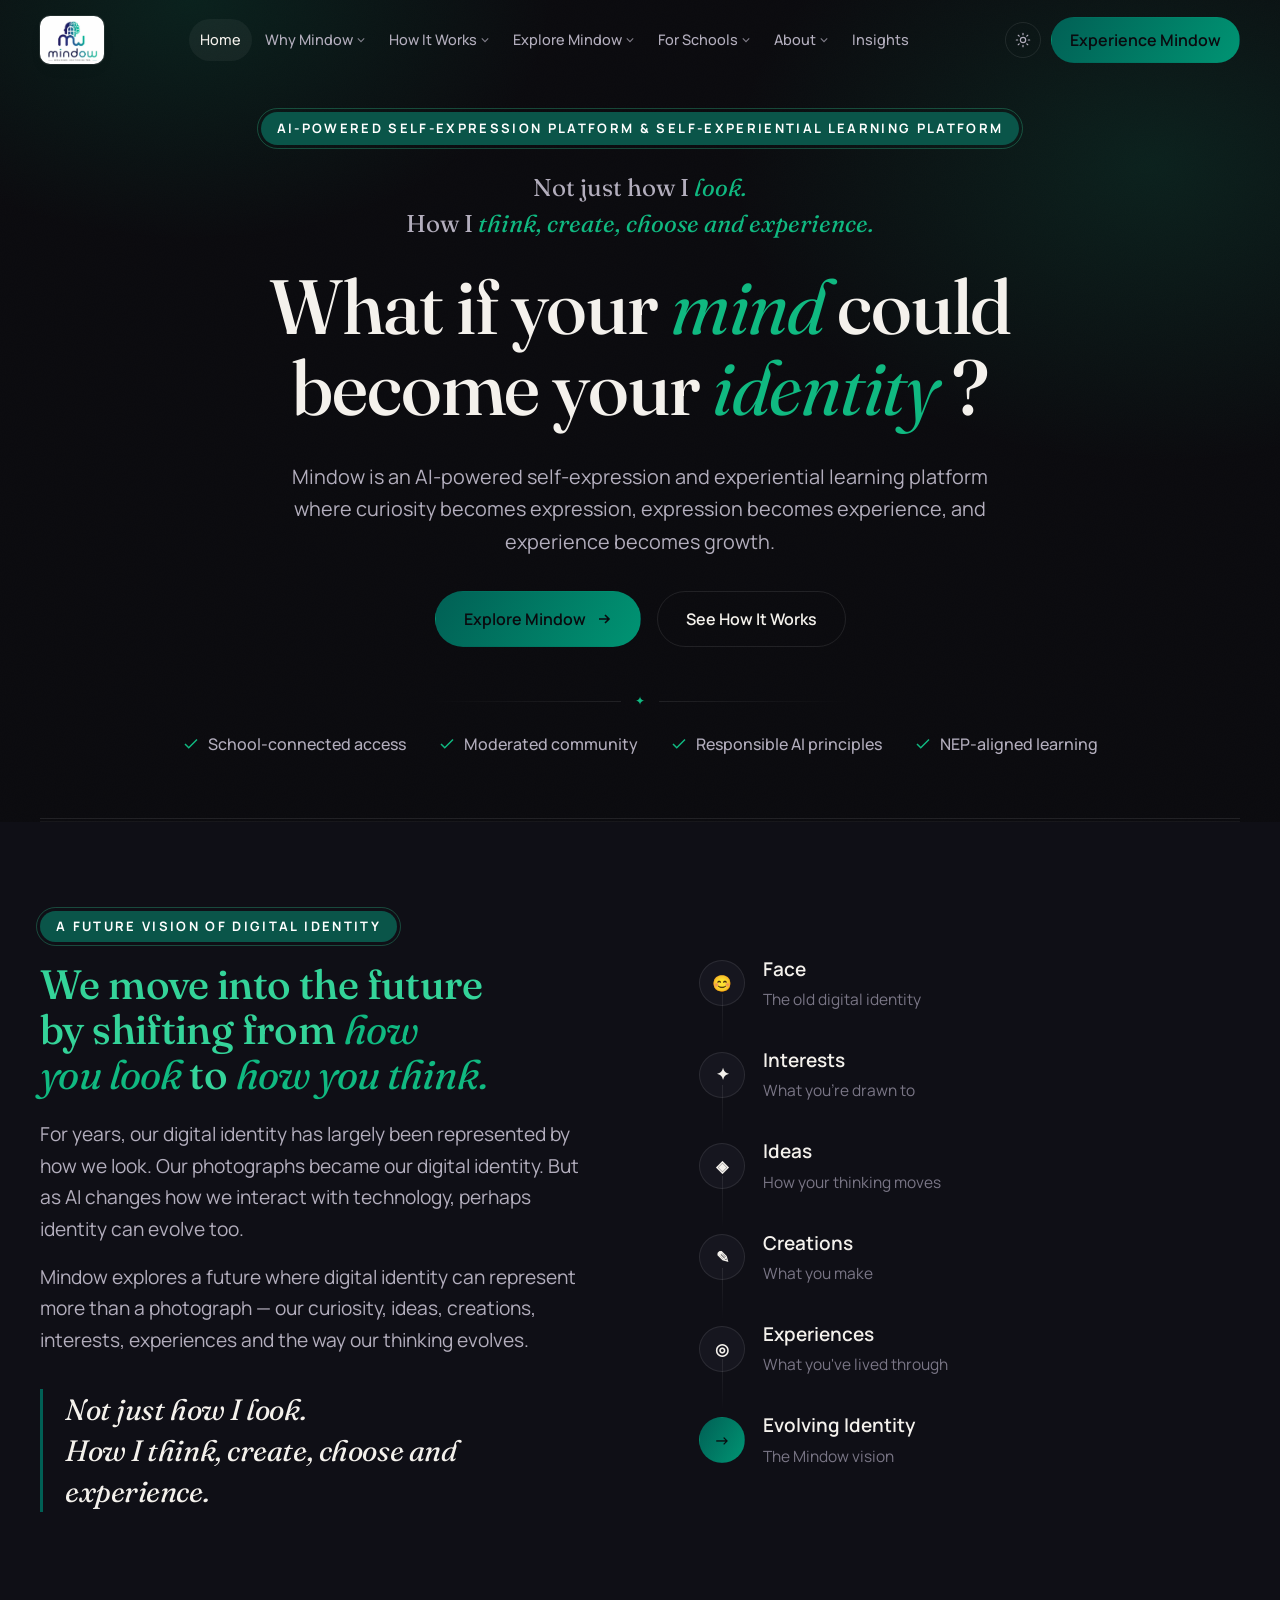
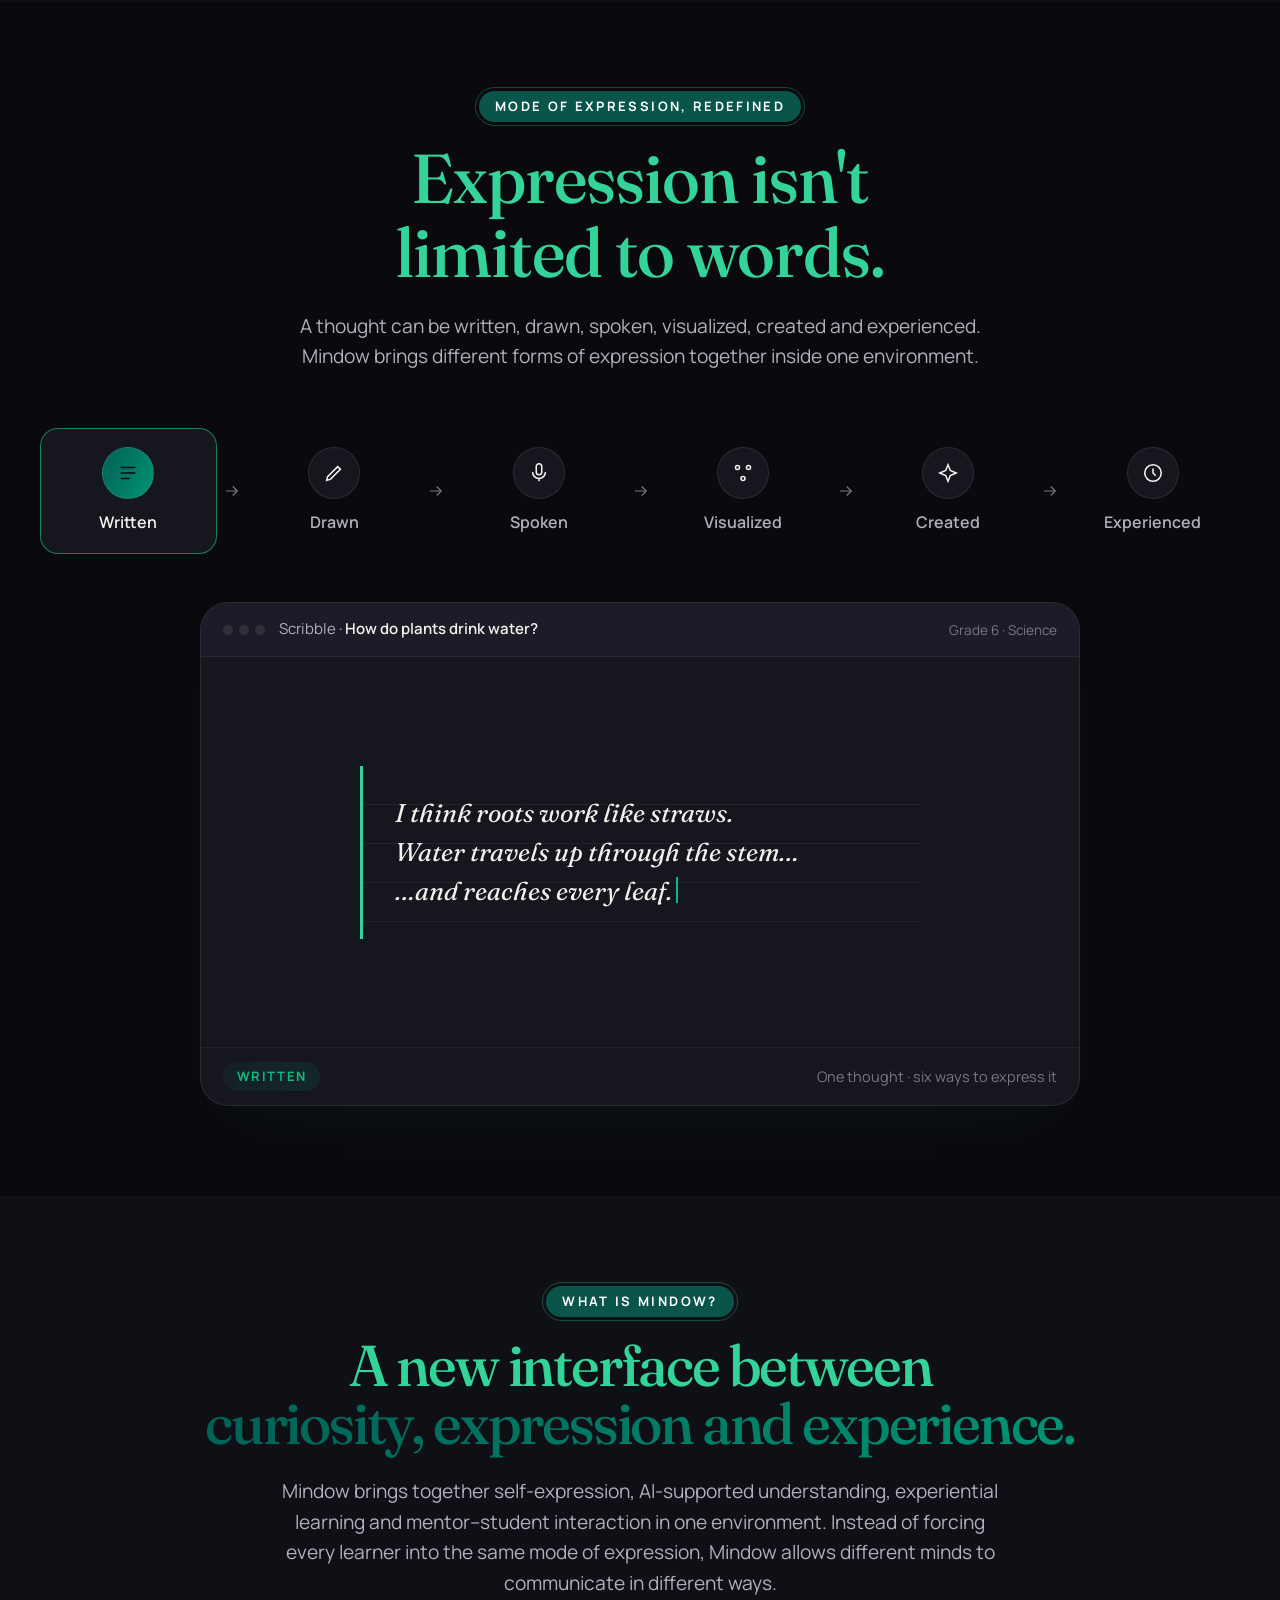
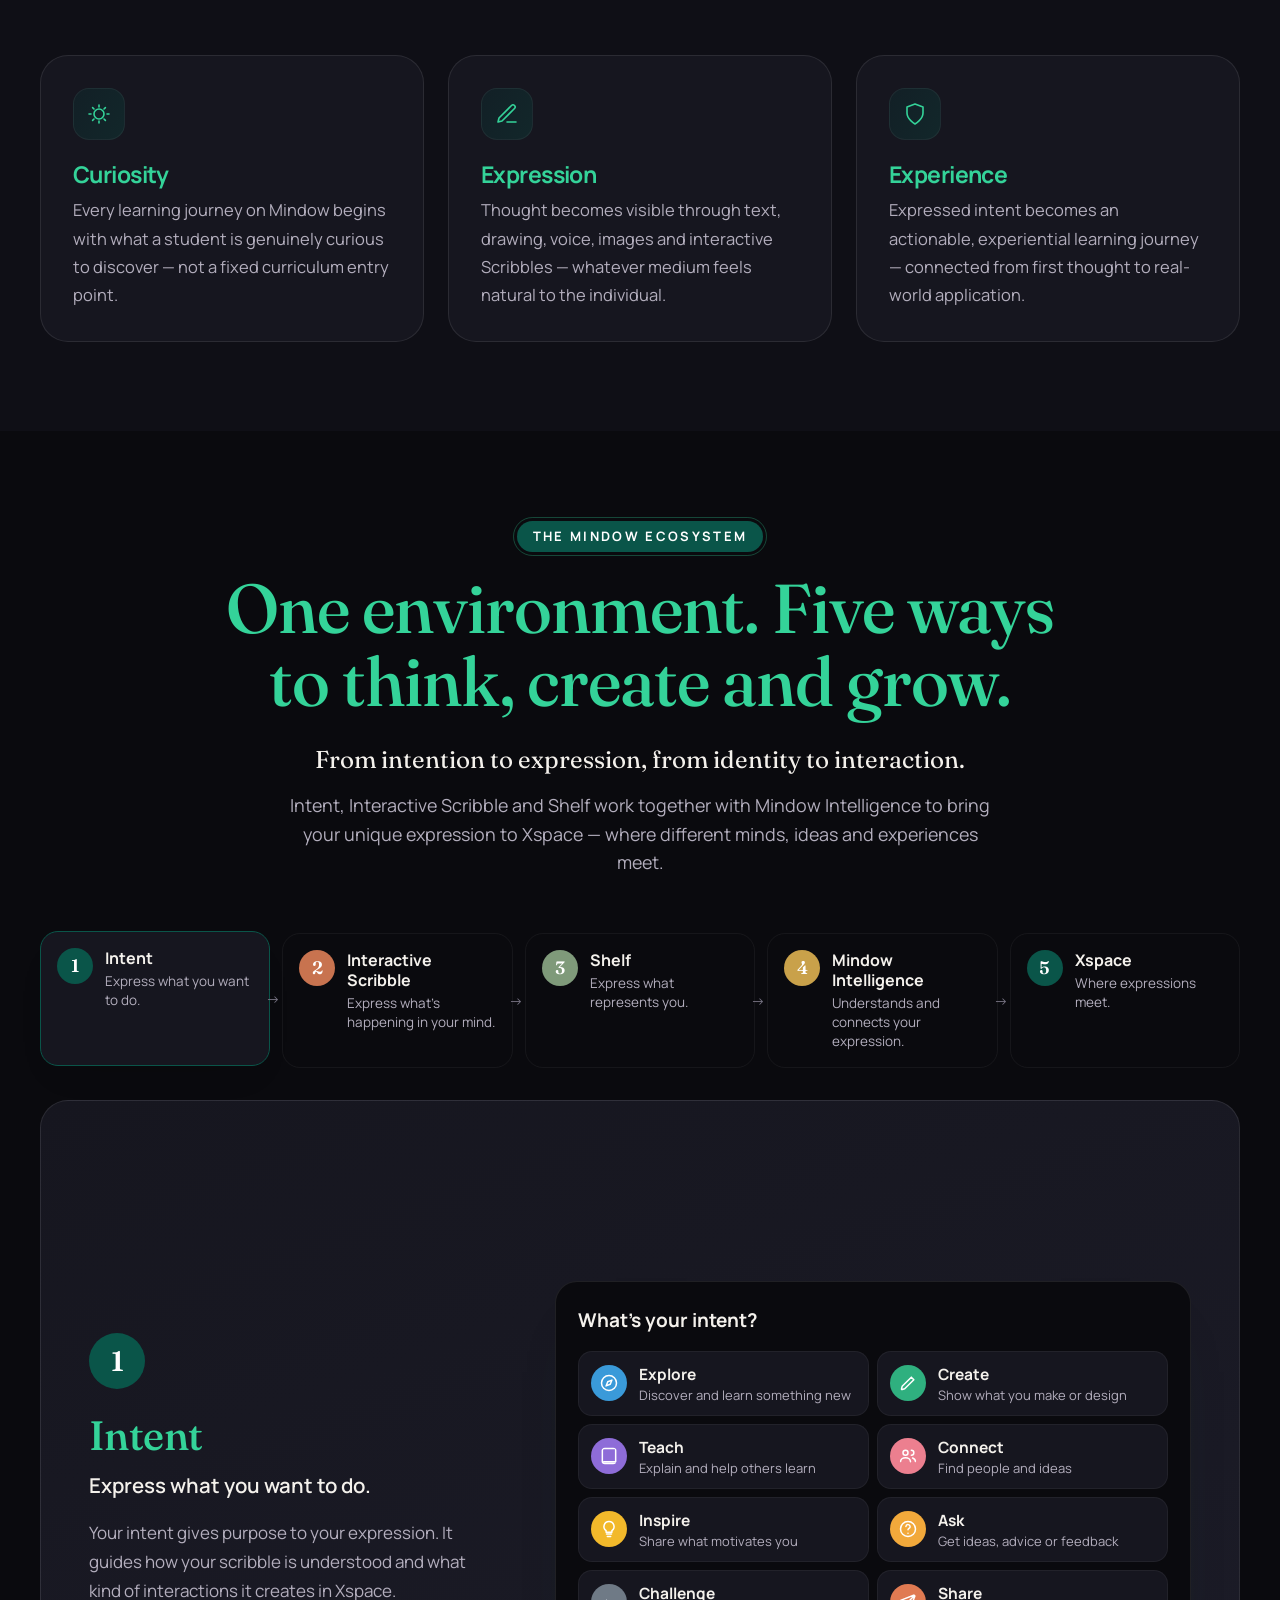
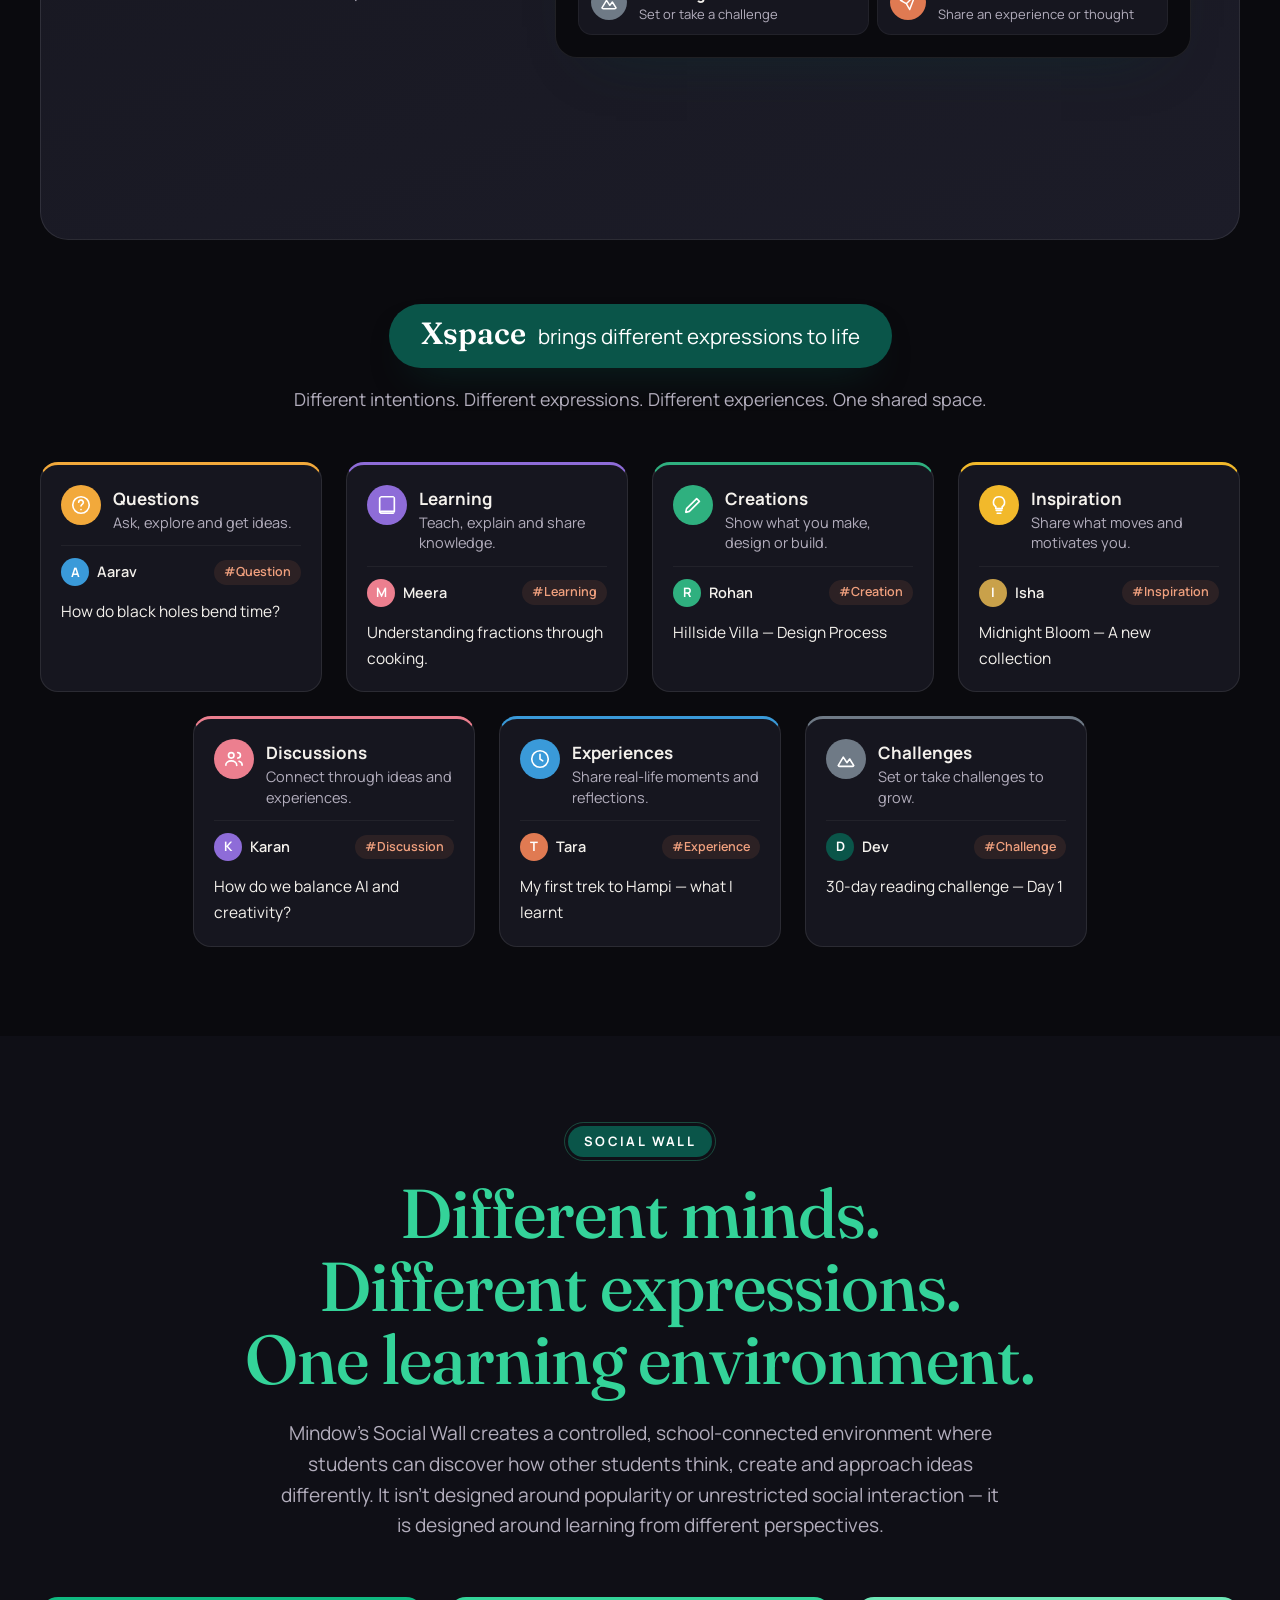
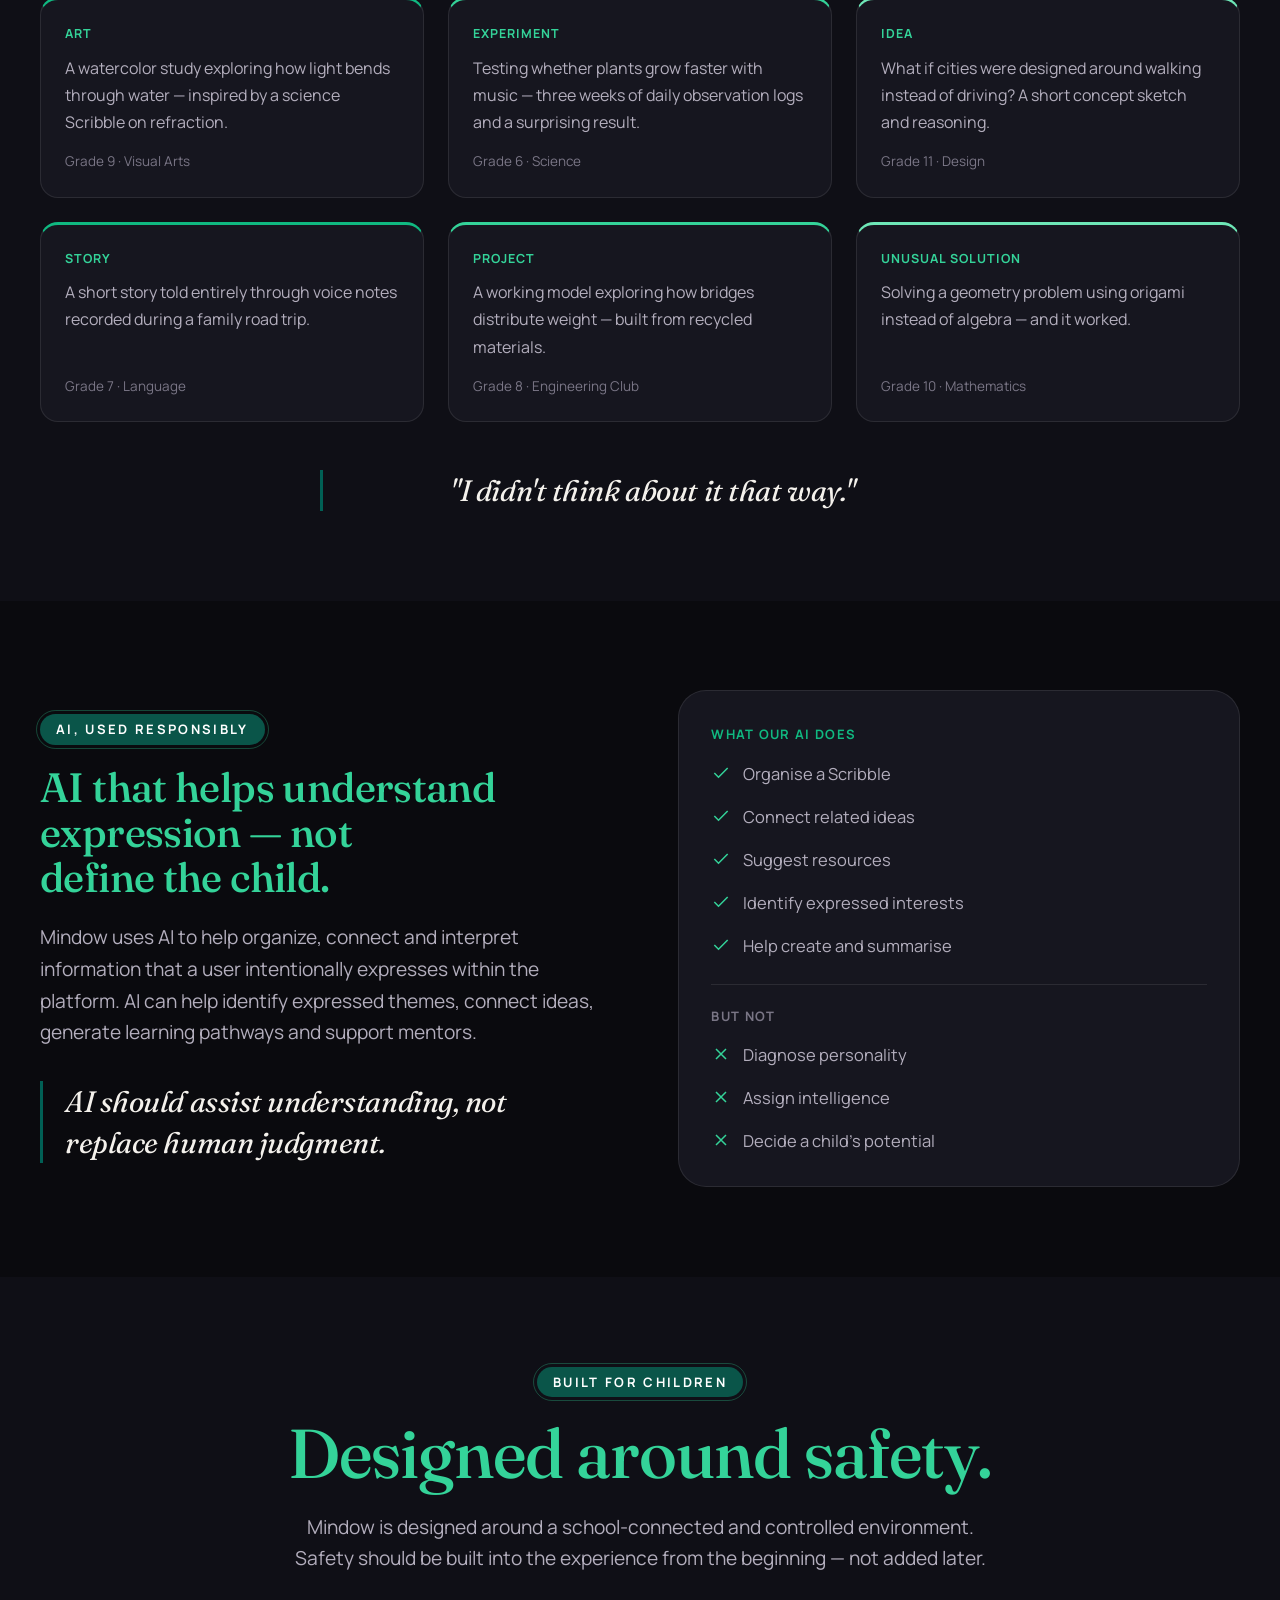
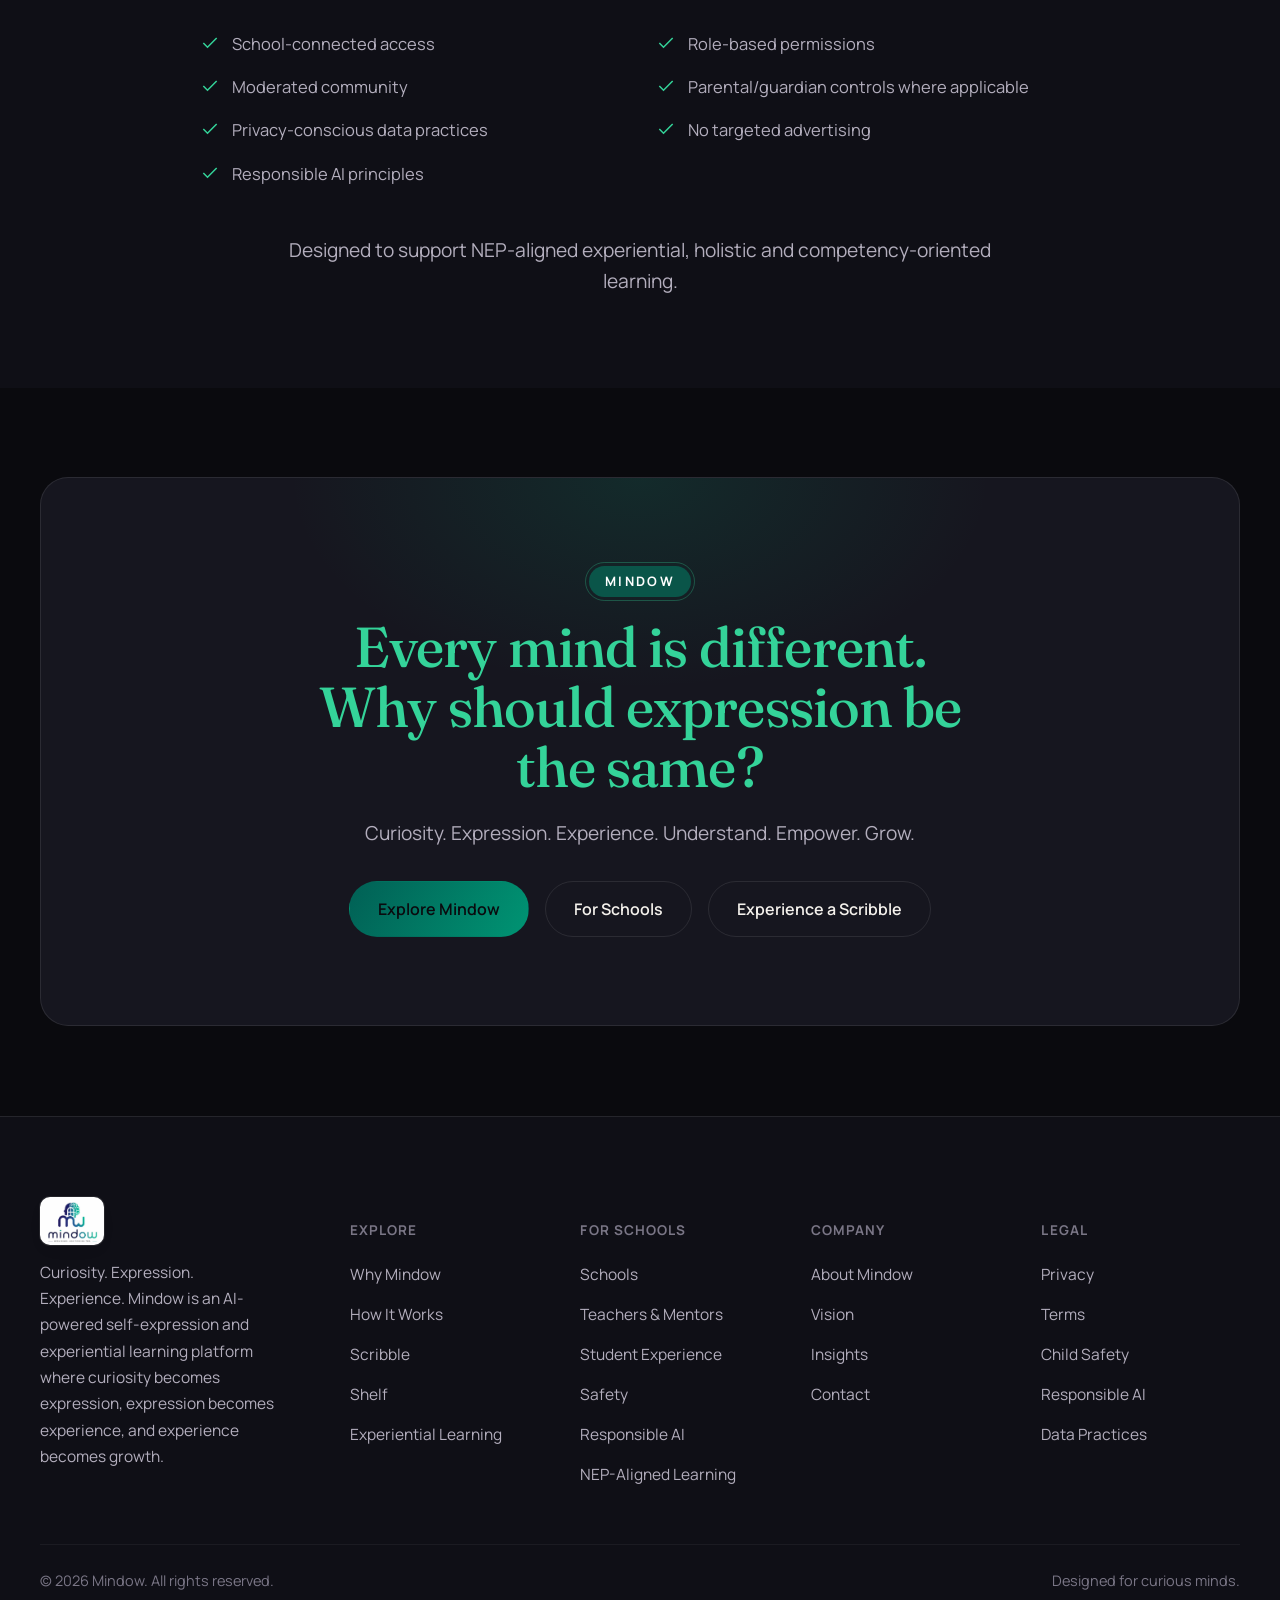
==== commit 3dda5223: "Text-only hero, classic styling, readability, expression demo and ecosystem section - Hero: hide ide" ====
--- a/index.html
+++ b/index.html
@@ -163,7 +163,7 @@
 <main>
 
 <!-- ============================= SECTION 01 — HERO ============================= -->
-<section class="hero">
+<section class="hero hero--text">
   <div class="bg-glow"></div>
   <div class="container hero-grid">
     <div data-reveal>
@@ -176,8 +176,16 @@
         <a href="explore-mindow.html" class="btn btn-primary">Explore Mindow <svg class="arrow" width="16" height="16" viewBox="0 0 16 16" fill="none"><path d="M3 8h10M9 4l4 4-4 4" stroke="currentColor" stroke-width="1.6"/></svg></a>
         <a href="how-it-works.html" class="btn btn-ghost">See How It Works</a>
       </div>
-    </div>
-
+      <div class="hero-ornament" aria-hidden="true"><span>✦</span></div>
+      <ul class="hero-trust">
+        <li><svg viewBox="0 0 24 24" fill="none" stroke-width="2"><path d="M20 6L9 17l-5-5"/></svg>School-connected access</li>
+        <li><svg viewBox="0 0 24 24" fill="none" stroke-width="2"><path d="M20 6L9 17l-5-5"/></svg>Moderated community</li>
+        <li><svg viewBox="0 0 24 24" fill="none" stroke-width="2"><path d="M20 6L9 17l-5-5"/></svg>Responsible AI principles</li>
+        <li><svg viewBox="0 0 24 24" fill="none" stroke-width="2"><path d="M20 6L9 17l-5-5"/></svg>NEP-aligned learning</li>
+      </ul>
+    </div>
+
+    <!-- DISABLED: hero identity diagram — client wants a text-only hero; kept for future use (delete this wrapper to restore)
     <div data-reveal data-reveal-delay="2">
       <div class="identity-loop">
         <div class="ring"></div>
@@ -197,6 +205,7 @@
         <div class="node">Perspectives</div>
       </div>
     </div>
+    END DISABLED: hero identity diagram -->
   </div>
 </section>
 
@@ -225,7 +234,131 @@
   </div>
 </section>
 
-<!-- ============================= SECTION 03 — WHY MINDOW ============================= -->
+<!-- ============================= SECTION 03 — MODE OF EXPRESSION (from Why Mindow page) ============================= -->
+<section class="section" id="expression">
+  <div class="container">
+    <div class="section-head center">
+      <div class="eyebrow">Mode of Expression, Redefined</div>
+      <h2 class="section-title">Expression isn't limited to words.</h2>
+      <p>A thought can be written, drawn, spoken, visualized, created and experienced. Mindow brings different forms of expression together inside one environment.</p>
+    </div>
+    <div class="stepper" data-reveal>
+      <div class="stepper-step"><div class="stepper-icon"><svg width="18" height="18" viewBox="0 0 24 24" fill="none" stroke="currentColor" stroke-width="1.7"><path d="M4 6h16M4 12h16M4 18h10"/></svg></div><span>Written</span></div>
+      <div class="stepper-arrow"><svg width="18" height="18" viewBox="0 0 24 24" fill="none"><path d="M4 12h14M13 6l6 6-6 6" stroke="currentColor" stroke-width="1.6"/></svg></div>
+      <div class="stepper-step"><div class="stepper-icon"><svg width="18" height="18" viewBox="0 0 24 24" fill="none" stroke="currentColor" stroke-width="1.7"><path d="M4 20l4-1 11-11-3-3L5 16z"/></svg></div><span>Drawn</span></div>
+      <div class="stepper-arrow"><svg width="18" height="18" viewBox="0 0 24 24" fill="none"><path d="M4 12h14M13 6l6 6-6 6" stroke="currentColor" stroke-width="1.6"/></svg></div>
+      <div class="stepper-step"><div class="stepper-icon"><svg width="18" height="18" viewBox="0 0 24 24" fill="none" stroke="currentColor" stroke-width="1.7"><rect x="9" y="2" width="6" height="12" rx="3"/><path d="M5 11a7 7 0 0014 0M12 18v3"/></svg></div><span>Spoken</span></div>
+      <div class="stepper-arrow"><svg width="18" height="18" viewBox="0 0 24 24" fill="none"><path d="M4 12h14M13 6l6 6-6 6" stroke="currentColor" stroke-width="1.6"/></svg></div>
+      <div class="stepper-step"><div class="stepper-icon"><svg width="18" height="18" viewBox="0 0 24 24" fill="none" stroke="currentColor" stroke-width="1.7"><circle cx="6" cy="6" r="2.2"/><circle cx="18" cy="6" r="2.2"/><circle cx="12" cy="18" r="2.2"/></svg></div><span>Visualized</span></div>
+      <div class="stepper-arrow"><svg width="18" height="18" viewBox="0 0 24 24" fill="none"><path d="M4 12h14M13 6l6 6-6 6" stroke="currentColor" stroke-width="1.6"/></svg></div>
+      <div class="stepper-step"><div class="stepper-icon"><svg width="18" height="18" viewBox="0 0 24 24" fill="none" stroke="currentColor" stroke-width="1.7"><path d="M12 3l2.5 6.2L21 12l-6.5 2.8L12 21l-2.5-6.2L3 12l6.5-2.8z"/></svg></div><span>Created</span></div>
+      <div class="stepper-arrow"><svg width="18" height="18" viewBox="0 0 24 24" fill="none"><path d="M4 12h14M13 6l6 6-6 6" stroke="currentColor" stroke-width="1.6"/></svg></div>
+      <div class="stepper-step"><div class="stepper-icon"><svg width="18" height="18" viewBox="0 0 24 24" fill="none" stroke="currentColor" stroke-width="1.7"><circle cx="12" cy="12" r="9"/><path d="M12 7v5l3 3"/></svg></div><span>Experienced</span></div>
+    </div>
+
+    <!-- Visual demo: one thought, expressed six ways (synced with the stepper above) -->
+    <div class="mode-demo" data-reveal>
+      <div class="md-bar">
+        <span class="md-dots" aria-hidden="true"><i></i><i></i><i></i></span>
+        <span class="md-title">Scribble · <b>How do plants drink water?</b></span>
+        <span class="md-meta">Grade 6 · Science</span>
+      </div>
+
+      <div class="md-stage" aria-live="polite">
+
+        <!-- 1 Written -->
+        <div class="md-panel" data-mode="Written">
+          <div class="md-note">
+            <p class="md-note-line">I think roots work like straws.</p>
+            <p class="md-note-line">Water travels up through the stem…</p>
+            <p class="md-note-line">…and reaches every leaf.<span class="md-caret"></span></p>
+          </div>
+        </div>
+
+        <!-- 2 Drawn -->
+        <div class="md-panel" data-mode="Drawn">
+          <svg class="md-draw" viewBox="0 0 320 210" fill="none" stroke-linecap="round" stroke-linejoin="round">
+            <path class="md-ground" d="M40 132 H280"/>
+            <path class="md-ink" d="M160 132 C160 104 158 84 160 52"/>
+            <path class="md-ink" d="M160 86 C140 78 128 66 122 48 C142 52 155 64 160 86"/>
+            <path class="md-ink" d="M160 68 C178 58 190 46 196 30 C176 34 165 48 160 68"/>
+            <path class="md-ink md-root" d="M160 132 C150 152 138 164 124 180"/>
+            <path class="md-ink md-root" d="M160 132 C162 156 163 168 160 190"/>
+            <path class="md-ink md-root" d="M160 132 C172 152 184 162 198 176"/>
+            <path class="md-flow" d="M172 178 C170 150 168 120 170 70"/>
+            <path class="md-flow" d="M168 72 l2 -8 l4 7"/>
+            <text class="md-hand" x="210" y="120">water goes up!</text>
+            <text class="md-hand" x="44" y="186">roots = straws?</text>
+          </svg>
+        </div>
+
+        <!-- 3 Spoken -->
+        <div class="md-panel" data-mode="Spoken">
+          <div class="md-voice">
+            <span class="md-play" aria-hidden="true"><svg viewBox="0 0 24 24"><path d="M8 5v14l11-7z"/></svg></span>
+            <span class="md-wave" aria-hidden="true"><i></i><i></i><i></i><i></i><i></i><i></i><i></i><i></i><i></i><i></i><i></i><i></i><i></i><i></i><i></i><i></i><i></i><i></i><i></i><i></i><i></i><i></i><i></i><i></i><i></i><i></i><i></i><i></i><i></i><i></i><i></i><i></i></span>
+            <span class="md-time">0:18</span>
+          </div>
+          <p class="md-transcript">“So my idea is… the roots pull water up like a straw, all the way to the leaves.”</p>
+        </div>
+
+        <!-- 4 Visualized -->
+        <div class="md-panel" data-mode="Visualized">
+          <svg class="md-map" viewBox="0 0 520 220">
+            <path class="md-link" d="M260 110 L110 52"/>
+            <path class="md-link" d="M260 110 L110 168"/>
+            <path class="md-link" d="M260 110 L410 52"/>
+            <path class="md-link" d="M260 110 L410 168"/>
+            <g class="md-node md-node--core"><rect x="175" y="88" width="170" height="44" rx="22"/><text x="260" y="116">Plants drink</text></g>
+            <g class="md-node"><rect x="50" y="32" width="120" height="40" rx="20"/><text x="110" y="58">Roots</text></g>
+            <g class="md-node"><rect x="50" y="148" width="120" height="40" rx="20"/><text x="110" y="174">Stem</text></g>
+            <g class="md-node"><rect x="350" y="32" width="120" height="40" rx="20"/><text x="410" y="58">Leaves</text></g>
+            <g class="md-node"><rect x="350" y="148" width="120" height="40" rx="20"/><text x="410" y="174">Sunlight</text></g>
+          </svg>
+        </div>
+
+        <!-- 5 Created -->
+        <div class="md-panel" data-mode="Created">
+          <div class="md-make">
+            <svg class="md-glass" viewBox="0 0 120 160" fill="none" stroke-linecap="round">
+              <path class="md-water" d="M24 92 H96 L90 150 H30 Z"/>
+              <path class="md-glass-edge" d="M20 40 L30 150 H90 L100 40"/>
+              <path class="md-celery" d="M58 150 C56 110 54 70 50 22"/>
+              <path class="md-celery" d="M64 150 C64 110 66 70 70 26"/>
+              <path class="md-leaf" d="M50 22 C40 14 36 8 34 2 M50 22 C52 12 56 6 60 2 M70 26 C78 16 84 12 90 10"/>
+            </svg>
+            <div>
+              <p class="md-make-title">My model: the celery test</p>
+              <ul class="md-list">
+                <li>Glass of coloured water</li>
+                <li>One celery stalk</li>
+                <li>Wait 24 hours</li>
+              </ul>
+            </div>
+          </div>
+        </div>
+
+        <!-- 6 Experienced -->
+        <div class="md-panel" data-mode="Experienced">
+          <ol class="md-log">
+            <li><b>Day 1</b><span>Put the celery in blue water.</span></li>
+            <li><b>Day 2</b><span>Blue lines are showing inside the stem!</span></li>
+            <li><b>Day 3</b><span>The leaf tips turned blue — water really travels up.</span></li>
+          </ol>
+          <p class="md-next">New question: <em>does warm water travel faster?</em></p>
+        </div>
+
+      </div>
+
+      <div class="md-foot">
+        <span class="md-mode-label">Written</span>
+        <span>One thought · six ways to express it</span>
+      </div>
+    </div>
+  </div>
+</section>
+
+<!-- DISABLED: previous Section 03 "Why Mindow — Learning starts with curiosity"; replaced by Mode of Expression, kept for future use (delete this wrapper to restore)
 <section class="section">
   <div class="container">
     <div class="section-head center">
@@ -244,6 +377,7 @@
     </div>
   </div>
 </section>
+END DISABLED: Why Mindow section -->
 
 <!-- ============================= SECTION 04 — WHAT IS MINDOW ============================= -->
 <section class="section section-alt">
@@ -273,13 +407,218 @@
   </div>
 </section>
 
-<!-- ============================= SECTION 05 — PRODUCT INTRODUCTION ============================= -->
-<section class="section">
+<!-- ============================= SECTION 05 — THE MINDOW ECOSYSTEM (Intent → Scribble → Shelf → Intelligence → Xspace) ============================= -->
+<section class="section" id="ecosystem">
   <div class="container">
     <div class="section-head center">
       <div class="eyebrow">The Mindow ecosystem</div>
       <h2 class="section-title">One environment. Five ways to think, create and grow.</h2>
-    </div>
+      <p class="eco-lede">From intention to expression, from identity to interaction.</p>
+      <p class="eco-sub">Intent, Interactive Scribble and Shelf work together with Mindow Intelligence to bring your unique expression to Xspace — where different minds, ideas and experiences meet.</p>
+    </div>
+
+    <!-- icon sprite for the ecosystem section -->
+    <svg width="0" height="0" style="position:absolute" aria-hidden="true">
+      <symbol id="ei-explore" viewBox="0 0 24 24"><circle cx="12" cy="12" r="9"/><path d="M15.5 8.5l-2 5-5 2 2-5z"/></symbol>
+      <symbol id="ei-create" viewBox="0 0 24 24"><path d="M4 20l4-1 11-11-3-3L5 16z"/></symbol>
+      <symbol id="ei-book" viewBox="0 0 24 24"><path d="M4 19V5a2 2 0 012-2h14v16H6a2 2 0 00-2 2zm0 0a2 2 0 002 2h14"/></symbol>
+      <symbol id="ei-users" viewBox="0 0 24 24"><circle cx="9" cy="8" r="3"/><path d="M3 19c0-3 2.7-5 6-5s6 2 6 5M16 5a3 3 0 010 6M21 19c0-2.2-1.4-3.8-3.5-4.5"/></symbol>
+      <symbol id="ei-bulb" viewBox="0 0 24 24"><path d="M9 18h6M10 21h4M12 3a6 6 0 00-3.5 10.9V16h7v-2.1A6 6 0 0012 3z"/></symbol>
+      <symbol id="ei-ask" viewBox="0 0 24 24"><circle cx="12" cy="12" r="9"/><path d="M9.5 9a2.5 2.5 0 015 .5c0 1.5-2.5 2-2.5 3.5M12 17h.01"/></symbol>
+      <symbol id="ei-peak" viewBox="0 0 24 24"><path d="M3 20l6-10 4 6 3-4 5 8z"/></symbol>
+      <symbol id="ei-send" viewBox="0 0 24 24"><path d="M21 3L10 14M21 3l-7 18-4-7-7-4z"/></symbol>
+      <symbol id="ei-image" viewBox="0 0 24 24"><rect x="3" y="5" width="18" height="14" rx="2"/><circle cx="8.5" cy="10" r="1.5"/><path d="M21 16l-5-5-8 8"/></symbol>
+      <symbol id="ei-mic" viewBox="0 0 24 24"><rect x="9" y="3" width="6" height="11" rx="3"/><path d="M5 11a7 7 0 0014 0M12 18v3"/></symbol>
+      <symbol id="ei-link" viewBox="0 0 24 24"><path d="M10 14a4 4 0 005.7 0l3-3a4 4 0 00-5.7-5.7l-1 1M14 10a4 4 0 00-5.7 0l-3 3a4 4 0 005.7 5.7l1-1"/></symbol>
+      <symbol id="ei-out" viewBox="0 0 24 24"><path d="M14 4h6v6M20 4l-9 9M18 14v5a1 1 0 01-1 1H5a1 1 0 01-1-1V7a1 1 0 011-1h5"/></symbol>
+      <symbol id="ei-film" viewBox="0 0 24 24"><rect x="3" y="4" width="18" height="16" rx="2"/><path d="M7 4v16M17 4v16M3 9h4M3 15h4M17 9h4M17 15h4"/></symbol>
+      <symbol id="ei-user" viewBox="0 0 24 24"><circle cx="12" cy="8" r="4"/><path d="M4 21c1.5-4 4.5-6 8-6s6.5 2 8 6"/></symbol>
+      <symbol id="ei-pin" viewBox="0 0 24 24"><path d="M12 21s-7-6-7-11a7 7 0 0114 0c0 5-7 11-7 11z"/><circle cx="12" cy="10" r="2.5"/></symbol>
+      <symbol id="ei-medal" viewBox="0 0 24 24"><circle cx="12" cy="9" r="5"/><path d="M9 13.5L8 21l4-2 4 2-1-7.5"/></symbol>
+      <symbol id="ei-brain" viewBox="0 0 24 24"><path d="M9 4a3 3 0 00-3 3 3 3 0 00-2 5 3 3 0 002 5 3 3 0 003 3zM15 4a3 3 0 013 3 3 3 0 012 5 3 3 0 01-2 5 3 3 0 01-3 3zM9 9h1.5M9 15h1.5M15 9h-1.5M15 15h-1.5"/></symbol>
+      <symbol id="ei-heart" viewBox="0 0 24 24"><path d="M12 20s-7-4.4-7-10a4 4 0 017-2.6A4 4 0 0119 10c0 5.6-7 10-7 10z"/></symbol>
+      <symbol id="ei-bars" viewBox="0 0 24 24"><path d="M5 20v-8M10 20V6M15 20v-9M20 20V9"/></symbol>
+      <symbol id="ei-spark" viewBox="0 0 24 24"><path d="M12 3l2 7 7 2-7 2-2 7-2-7-7-2 7-2z"/></symbol>
+      <symbol id="ei-chat" viewBox="0 0 24 24"><path d="M21 12a8 8 0 01-11.6 7.1L4 20l1-4.6A8 8 0 1121 12z"/></symbol>
+      <symbol id="ei-search" viewBox="0 0 24 24"><circle cx="11" cy="11" r="7"/><path d="M21 21l-4.3-4.3"/></symbol>
+      <symbol id="ei-filter" viewBox="0 0 24 24"><path d="M4 6h16M7 12h10M10 18h4"/></symbol>
+      <symbol id="ei-chev" viewBox="0 0 24 24"><path d="M9 6l6 6-6 6"/></symbol>
+      <symbol id="ei-plus" viewBox="0 0 24 24"><path d="M12 5v14M5 12h14"/></symbol>
+      <symbol id="ei-x" viewBox="0 0 24 24"><path d="M6 6l12 12M18 6L6 18"/></symbol>
+      <symbol id="ei-trek" viewBox="0 0 24 24"><circle cx="12" cy="12" r="9"/><path d="M12 7v5l3 2"/></symbol>
+    </svg>
+
+    <div class="eco" data-eco>
+      <!-- stage tabs -->
+      <div class="eco-tabs" role="tablist" aria-label="The Mindow Ecosystem">
+        <button class="eco-tab" role="tab" style="--c:var(--eco-1)"><span class="eco-num">1</span><span class="eco-tab-text"><b>Intent</b><small>Express what you want to do.</small></span></button>
+        <button class="eco-tab" role="tab" style="--c:var(--eco-2)"><span class="eco-num">2</span><span class="eco-tab-text"><b>Interactive Scribble</b><small>Express what's happening in your mind.</small></span></button>
+        <button class="eco-tab" role="tab" style="--c:var(--eco-3)"><span class="eco-num">3</span><span class="eco-tab-text"><b>Shelf</b><small>Express what represents you.</small></span></button>
+        <button class="eco-tab" role="tab" style="--c:var(--eco-4)"><span class="eco-num">4</span><span class="eco-tab-text"><b>Mindow Intelligence</b><small>Understands and connects your expression.</small></span></button>
+        <button class="eco-tab" role="tab" style="--c:var(--eco-5)"><span class="eco-num">5</span><span class="eco-tab-text"><b>Xspace</b><small>Where expressions meet.</small></span></button>
+      </div>
+
+      <div class="eco-stage">
+
+        <!-- 1 INTENT -->
+        <div class="eco-panel" role="tabpanel" style="--c:var(--eco-1)">
+          <div class="eco-copy">
+            <span class="eco-num eco-num--lg">1</span>
+            <h3>Intent</h3>
+            <p class="eco-tagline">Express what you want to do.</p>
+            <p>Your intent gives purpose to your expression. It guides how your scribble is understood and what kind of interactions it creates in Xspace.</p>
+          </div>
+          <div class="eco-mock">
+            <p class="mk-title">What's your intent?</p>
+            <ul class="mk-intents">
+              <li style="--ic:#3a9ad9"><svg><use href="#ei-explore"/></svg><span><b>Explore</b><small>Discover and learn something new</small></span></li>
+              <li style="--ic:#2fb07f"><svg><use href="#ei-create"/></svg><span><b>Create</b><small>Show what you make or design</small></span></li>
+              <li style="--ic:#8e6cd8"><svg><use href="#ei-book"/></svg><span><b>Teach</b><small>Explain and help others learn</small></span></li>
+              <li style="--ic:#ec7f8f"><svg><use href="#ei-users"/></svg><span><b>Connect</b><small>Find people and ideas</small></span></li>
+              <li style="--ic:#f2b92b"><svg><use href="#ei-bulb"/></svg><span><b>Inspire</b><small>Share what motivates you</small></span></li>
+              <li style="--ic:#f2a93b"><svg><use href="#ei-ask"/></svg><span><b>Ask</b><small>Get ideas, advice or feedback</small></span></li>
+              <li style="--ic:#6f7a86"><svg><use href="#ei-peak"/></svg><span><b>Challenge</b><small>Set or take a challenge</small></span></li>
+              <li style="--ic:#e07a52"><svg><use href="#ei-send"/></svg><span><b>Share</b><small>Share an experience or thought</small></span></li>
+            </ul>
+          </div>
+        </div>
+
+        <!-- 2 INTERACTIVE SCRIBBLE -->
+        <div class="eco-panel" role="tabpanel" style="--c:var(--eco-2)">
+          <div class="eco-copy">
+            <span class="eco-num eco-num--lg">2</span>
+            <h3>Interactive Scribble</h3>
+            <p class="eco-tagline">Express what's happening in your mind.</p>
+            <p>A Scribble can include your thoughts, images, sketches, audio, links and questions. It's not a static post — it's a living expression that can evolve.</p>
+          </div>
+          <div class="eco-mock">
+            <div class="mk-scribble-bar">
+              <svg><use href="#ei-x"/></svg><b>New Scribble</b><span class="mk-post">Post</span>
+            </div>
+            <div class="mk-tools">
+              <span class="mk-t">T</span><svg><use href="#ei-image"/></svg><svg><use href="#ei-mic"/></svg><svg><use href="#ei-create"/></svg><svg><use href="#ei-link"/></svg><svg><use href="#ei-out"/></svg>
+            </div>
+            <div class="mk-scribble">
+              <div>
+                <p class="mk-hand mk-hand--title">Why do black holes bend time?</p>
+                <p class="mk-hand">I was watching Interstellar and got curious about how gravity can actually affect time. Here are some of my thoughts…</p>
+              </div>
+              <svg class="mk-galaxy" viewBox="0 0 200 140" fill="none" aria-hidden="true">
+                <ellipse cx="100" cy="72" rx="86" ry="30" transform="rotate(-18 100 72)"/>
+                <ellipse cx="100" cy="72" rx="64" ry="21" transform="rotate(-18 100 72)"/>
+                <ellipse cx="100" cy="72" rx="44" ry="14" transform="rotate(-18 100 72)"/>
+                <circle class="mk-hole" cx="100" cy="72" r="18"/>
+                <path class="mk-star" d="M30 26l2 6 6 2-6 2-2 6-2-6-6-2 6-2zM172 108l1.5 4.5 4.5 1.5-4.5 1.5-1.5 4.5-1.5-4.5-4.5-1.5 4.5-1.5zM168 20l1 3 3 1-3 1-1 3-1-3-3-1 3-1z"/>
+              </svg>
+            </div>
+            <div class="mk-tags"><span>#Exploration</span><span>#Science</span><span>#Interstellar</span><span class="mk-add">+ Add tag</span></div>
+          </div>
+        </div>
+
+        <!-- 3 SHELF -->
+        <div class="eco-panel" role="tabpanel" style="--c:var(--eco-3)">
+          <div class="eco-copy">
+            <span class="eco-num eco-num--lg">3</span>
+            <h3>Shelf</h3>
+            <p class="eco-tagline">Express what represents you.</p>
+            <p>Add books, films, people, places, your creations, ideas or achievements. Each choice has its own Scribble, giving context to who you are.</p>
+          </div>
+          <div class="eco-mock">
+            <div class="mk-row-head"><p class="mk-title">My Shelf</p><span class="mk-round"><svg><use href="#ei-plus"/></svg></span></div>
+            <div class="mk-shelf-tabs">
+              <span class="on"><svg><use href="#ei-book"/></svg>Books</span>
+              <span><svg><use href="#ei-film"/></svg>Films</span>
+              <span><svg><use href="#ei-user"/></svg>People</span>
+              <span><svg><use href="#ei-pin"/></svg>Places</span>
+              <span><svg><use href="#ei-create"/></svg>Creations</span>
+              <span><svg><use href="#ei-bulb"/></svg>Ideas</span>
+              <span><svg><use href="#ei-medal"/></svg>Achievements</span>
+            </div>
+            <ul class="mk-shelf">
+              <li><span class="mk-thumb" style="--t1:#0b1a3a;--t2:#3d5a99">🌌</span><span><b>Interstellar</b><small>Film</small></span><svg><use href="#ei-chev"/></svg></li>
+              <li><span class="mk-thumb" style="--t1:#efe6d2;--t2:#d9c7a3">📘</span><span><b>Atomic Habits</b><small>Book</small></span><svg><use href="#ei-chev"/></svg></li>
+              <li><span class="mk-thumb" style="--t1:#1f3d63;--t2:#3c6aa8">🏏</span><span><b>Virat Kohli</b><small>Person</small></span><svg><use href="#ei-chev"/></svg></li>
+              <li><span class="mk-thumb" style="--t1:#c49b6c;--t2:#7a9c6b">🏡</span><span><b>Hillside Villa</b><small>My Creation</small></span><svg><use href="#ei-chev"/></svg></li>
+              <li><span class="mk-thumb" style="--t1:#2b2233;--t2:#6b4a7a">👗</span><span><b>Midnight Bloom</b><small>My Dress</small></span><svg><use href="#ei-chev"/></svg></li>
+            </ul>
+          </div>
+        </div>
+
+        <!-- 4 MINDOW INTELLIGENCE -->
+        <div class="eco-panel" role="tabpanel" style="--c:var(--eco-4)">
+          <div class="eco-copy">
+            <span class="eco-num eco-num--lg">4</span>
+            <h3>Mindow Intelligence</h3>
+            <p class="eco-tagline">Understands and connects your expression.</p>
+            <p>Mindow Intelligence analyses your intent, scribble and shelf, understands the context, finds relationships and turns them into meaningful forms of interaction in Xspace.</p>
+          </div>
+          <div class="eco-mock mk-ai">
+            <div class="mk-ai-in">
+              <span style="--ic:#2fb07f">Intent</span>
+              <span style="--ic:#e07a52">Scribble</span>
+              <span style="--ic:#7f9a7a">Shelf</span>
+            </div>
+            <div class="mk-ai-core"><span class="mk-brain"><svg><use href="#ei-brain"/></svg></span><b>Mindow<br>Intelligence</b></div>
+            <ul class="mk-ai-out">
+              <li style="--ic:#2fb07f"><svg><use href="#ei-heart"/></svg>Understands context</li>
+              <li style="--ic:#e07a52"><svg><use href="#ei-users"/></svg>Finds relationships</li>
+              <li style="--ic:#c9a14a"><svg><use href="#ei-bars"/></svg>Identifies expression type</li>
+              <li style="--ic:#3a9ad9"><svg><use href="#ei-users"/></svg>Suggests people, content and opportunities</li>
+              <li style="--ic:#ec7f8f"><svg><use href="#ei-spark"/></svg>Helps your expression evolve</li>
+            </ul>
+          </div>
+        </div>
+
+        <!-- 5 XSPACE -->
+        <div class="eco-panel" role="tabpanel" style="--c:var(--eco-5)">
+          <div class="eco-copy">
+            <span class="eco-num eco-num--lg">5</span>
+            <h3>Xspace</h3>
+            <p class="eco-tagline">Where expressions meet.</p>
+            <p>Your expression appears in Xspace in a form that matches your intent, content and context. Different expressions create different kinds of interactions.</p>
+          </div>
+          <div class="eco-mock">
+            <div class="mk-row-head"><p class="mk-title mk-xspace">Xspace</p><span class="mk-icons"><svg><use href="#ei-search"/></svg><svg><use href="#ei-filter"/></svg></span></div>
+            <div class="mk-feed-tabs"><span class="on">For you</span><span>Learning</span><span>Creations</span><span>Questions</span></div>
+            <ul class="mk-feed">
+              <li>
+                <div class="mk-who"><span class="mk-av" style="--av:#3a9ad9">A</span><b>Aarav</b><small>2h ago</small><span class="mk-chip">#Exploration</span></div>
+                <div class="mk-post-body"><span><b>Why do black holes bend time?</b><small>I was watching Interstellar and got curious about how gravity can actually affect time…</small></span><span class="mk-thumb" style="--t1:#0b1a3a;--t2:#3d5a99">🌌</span></div>
+                <div class="mk-acts"><span><svg><use href="#ei-heart"/></svg>24</span><span><svg><use href="#ei-chat"/></svg>6</span><span class="mk-discuss">Discuss</span></div>
+              </li>
+              <li>
+                <div class="mk-who"><span class="mk-av" style="--av:#ec7f8f">M</span><b>Meera</b><small>5h ago</small><span class="mk-chip">#Learning</span></div>
+                <div class="mk-post-body"><span><b>Understanding fractions through cooking</b><small>A simple way I explain fractions using a pizza recipe. Works great with my students!</small></span><span class="mk-thumb" style="--t1:#f2b26b;--t2:#d2553a">🍕</span></div>
+                <div class="mk-acts"><span><svg><use href="#ei-heart"/></svg>56</span><span><svg><use href="#ei-chat"/></svg>12</span><span class="mk-discuss">Discuss</span></div>
+              </li>
+              <li>
+                <div class="mk-who"><span class="mk-av" style="--av:#2fb07f">R</span><b>Rohan</b><small>1d ago</small><span class="mk-chip">#Creation</span></div>
+                <div class="mk-post-body"><span><b>Hillside Villa — Design Process</b><small>Sharing the design journey, inspiration and key ideas behind this project.</small></span><span class="mk-thumb" style="--t1:#c49b6c;--t2:#7a9c6b">🏡</span></div>
+                <div class="mk-acts"><span><svg><use href="#ei-heart"/></svg>89</span><span><svg><use href="#ei-chat"/></svg>15</span><span class="mk-discuss">Discuss</span></div>
+              </li>
+            </ul>
+          </div>
+        </div>
+
+      </div>
+    </div>
+
+    <!-- Xspace band + categories -->
+    <div class="xs-band" data-reveal>
+      <p class="xs-pill"><b>Xspace</b> brings different expressions to life</p>
+      <p class="xs-line">Different intentions. Different expressions. Different experiences. One shared space.</p>
+    </div>
+    <div class="xs-cats">
+      <article class="xs-cat" style="--ic:#f2a93b" data-reveal><header><svg><use href="#ei-ask"/></svg><span><b>Questions</b><small>Ask, explore and get ideas.</small></span></header><div class="xs-who"><span class="mk-av" style="--av:#3a9ad9">A</span>Aarav<span class="mk-chip">#Question</span></div><p>How do black holes bend time?</p></article>
+      <article class="xs-cat" style="--ic:#8e6cd8" data-reveal><header><svg><use href="#ei-book"/></svg><span><b>Learning</b><small>Teach, explain and share knowledge.</small></span></header><div class="xs-who"><span class="mk-av" style="--av:#ec7f8f">M</span>Meera<span class="mk-chip">#Learning</span></div><p>Understanding fractions through cooking.</p></article>
+      <article class="xs-cat" style="--ic:#2fb07f" data-reveal><header><svg><use href="#ei-create"/></svg><span><b>Creations</b><small>Show what you make, design or build.</small></span></header><div class="xs-who"><span class="mk-av" style="--av:#2fb07f">R</span>Rohan<span class="mk-chip">#Creation</span></div><p>Hillside Villa — Design Process</p></article>
+      <article class="xs-cat" style="--ic:#f2b92b" data-reveal><header><svg><use href="#ei-bulb"/></svg><span><b>Inspiration</b><small>Share what moves and motivates you.</small></span></header><div class="xs-who"><span class="mk-av" style="--av:#c9a14a">I</span>Isha<span class="mk-chip">#Inspiration</span></div><p>Midnight Bloom — A new collection</p></article>
+      <article class="xs-cat" style="--ic:#ec7f8f" data-reveal><header><svg><use href="#ei-users"/></svg><span><b>Discussions</b><small>Connect through ideas and experiences.</small></span></header><div class="xs-who"><span class="mk-av" style="--av:#8e6cd8">K</span>Karan<span class="mk-chip">#Discussion</span></div><p>How do we balance AI and creativity?</p></article>
+      <article class="xs-cat" style="--ic:#3a9ad9" data-reveal><header><svg><use href="#ei-trek"/></svg><span><b>Experiences</b><small>Share real-life moments and reflections.</small></span></header><div class="xs-who"><span class="mk-av" style="--av:#e07a52">T</span>Tara<span class="mk-chip">#Experience</span></div><p>My first trek to Hampi — what I learnt</p></article>
+      <article class="xs-cat" style="--ic:#6f7a86" data-reveal><header><svg><use href="#ei-peak"/></svg><span><b>Challenges</b><small>Set or take challenges to grow.</small></span></header><div class="xs-who"><span class="mk-av" style="--av:#0a5549">D</span>Dev<span class="mk-chip">#Challenge</span></div><p>30-day reading challenge — Day 1</p></article>
+    </div>
+
+    <!-- DISABLED: previous ecosystem cards (Scribble / Shelf / Experience); replaced by the 5-stage ecosystem above. To restore, delete this wrapper and turn "<!~~" / "~~>" back into comment markers.
     <div class="product-grid cols-3">
       <a href="how-it-works.html#scribble" class="product-card" data-reveal>
         <div class="tag">Scribble</div>
@@ -296,14 +635,15 @@
         <h4>What I do with it</h4>
         <p>Intent becomes an actionable, connected learning experience.</p>
       </a>
-      <!-- DISABLED: Scribble Chain card
+      <!~~ DISABLED: Scribble Chain card
       <a href="how-it-works.html#scribble-chain" class="product-card" data-reveal data-reveal-delay="4">
         <div class="tag">Scribble Chain</div>
         <h4>Where the journey continues</h4>
         <p>One Scribble leads to the next — curiosity as a continuous journey.</p>
       </a>
-      END DISABLED: Scribble Chain card -->
-    </div>
+      END DISABLED: Scribble Chain card ~~>
+    </div>
+    END DISABLED: previous ecosystem cards -->
   </div>
 </section>
 
--- a/css/style.css
+++ b/css/style.css
@@ -3,7 +3,7 @@
    Curiosity. Expression. Experience.
    ========================================================================== */
 
-@import url('https://fonts.googleapis.com/css2?family=Manrope:wght@400;500;600;700;800&display=swap');
+@import url('https://fonts.googleapis.com/css2?family=Caveat:wght@500;600&family=Fraunces:ital,opsz,wght@0,9..144,400..700;1,9..144,400..700&family=Manrope:wght@400;500;600;700;800&display=swap');
 
 :root, [data-theme="light"]{
   /* Beige base + emerald green accent */
@@ -583,6 +583,17 @@
 }
 .hero .eyebrow{ margin-bottom:var(--space-4); max-width:100%; line-height:1.45; border-radius:18px; } /* long label may wrap to 2 lines */
 
+/* Text-only hero (no diagram): one centred column, same spacing rhythm */
+.hero--text{ min-height:clamp(560px, 82svh, 760px); text-align:center; }
+.hero--text .hero-grid{ grid-template-columns:minmax(0,1fr); justify-items:center; }
+.hero--text .hero-grid > div{ max-width:960px; }
+.hero--text .eyebrow,
+.hero--text .hero-premessage,
+.hero--text .lede{ margin-left:auto; margin-right:auto; }
+.hero--text h1{ max-width:24ch; margin-inline:auto; text-wrap:balance; }
+.hero--text .lede{ max-width:62ch; }
+.hero--text .btn-row{ justify-content:center; }
+
 .hl{
   color:var(--violet);
   font-style:italic;
@@ -1309,6 +1320,148 @@
 .stepper-step span{ font-size:13px; font-weight:600; color:var(--text-dim); }
 .stepper-step.active span{ color:var(--text); }
 .stepper-arrow{ color:var(--text-faint); flex-shrink:0; }
+
+/* ---- Mode of Expression: visual demo (one thought, six forms) ---- */
+.mode-demo{
+  max-width:880px;
+  margin:var(--space-6) auto 0;
+  background:var(--surface);
+  border:1px solid var(--border);
+  border-radius:var(--radius-l);
+  box-shadow:0 30px 70px -40px rgba(1,61,53,.35);
+  overflow:hidden;
+}
+.md-bar{
+  display:flex; align-items:center; gap:14px;
+  padding:14px 22px;
+  border-bottom:1px solid var(--border-soft);
+  background:var(--surface-2);
+  font-size:15px; color:var(--text-dim);
+}
+.md-dots{ display:flex; gap:6px; }
+.md-dots i{ width:10px; height:10px; border-radius:50%; background:var(--border); }
+.md-title b{ color:var(--text); font-weight:600; }
+.md-meta{ margin-left:auto; font-size:13.5px; color:var(--text-faint); white-space:nowrap; }
+
+.md-stage{ display:grid; padding:clamp(24px, 4vw, 44px); min-height:300px; }
+.md-panel{
+  grid-area:1 / 1;                 /* panels stack; stage height = tallest panel */
+  display:flex; flex-direction:column; justify-content:center; align-items:center;
+  opacity:0; visibility:hidden; transform:translateY(10px);
+  transition:opacity .45s var(--ease), transform .45s var(--ease), visibility .45s;
+}
+.md-panel.active{ opacity:1; visibility:visible; transform:none; }
+
+/* Written */
+.md-note{
+  width:min(560px, 100%);
+  padding:28px 32px;
+  background:repeating-linear-gradient(transparent 0 38px, var(--border-soft) 38px 39px);
+  border-left:3px solid var(--coral);
+}
+.md-note-line{
+  font-family:var(--font-display); font-style:italic;
+  font-size:clamp(20px, 2vw, 26px); line-height:39px; color:var(--text);
+}
+.md-panel.active .md-note-line{ animation:md-in .6s var(--ease) both; }
+.md-panel.active .md-note-line:nth-child(2){ animation-delay:.5s; }
+.md-panel.active .md-note-line:nth-child(3){ animation-delay:1s; }
+.md-caret{ display:inline-block; width:2px; height:1em; margin-left:4px; vertical-align:-3px; background:var(--violet); animation:md-blink 1s steps(1) infinite; }
+
+/* Drawn */
+.md-draw{ width:min(460px, 100%); height:auto; }
+.md-ground{ stroke:var(--border); stroke-width:2; stroke-dasharray:6 8; }
+.md-ink{ stroke:var(--text); stroke-width:3; }
+.md-root{ stroke:var(--text-dim); stroke-width:2.5; }
+.md-flow{ stroke:var(--teal); stroke-width:3; stroke-dasharray:6 7; }
+.md-hand{ font-family:var(--font-display); font-style:italic; font-size:17px; fill:var(--violet); stroke:none; }
+.md-panel.active .md-ink{ stroke-dasharray:400; animation:md-draw 1.6s var(--ease) both; }
+.md-panel.active .md-flow{ animation:md-flow 1.2s linear infinite; }
+.md-panel.active .md-hand{ animation:md-in .6s var(--ease) 1.2s both; }
+
+/* Spoken */
+.md-voice{
+  display:flex; align-items:center; gap:16px;
+  width:min(560px, 100%);
+  padding:14px 22px 14px 14px;
+  border:1px solid var(--border); border-radius:var(--radius-full);
+  background:var(--bg);
+}
+.md-play{ width:48px; height:48px; border-radius:50%; flex-shrink:0; display:grid; place-items:center; background:var(--grad-primary); }
+.md-play svg{ width:20px; height:20px; fill:#fff; }
+.md-wave{ flex:1; display:flex; align-items:center; gap:3px; height:44px; }
+.md-wave i{ flex:1; height:30%; border-radius:2px; background:var(--violet-soft); }
+.md-wave i:nth-child(3n){ height:70%; } .md-wave i:nth-child(4n+1){ height:45%; } .md-wave i:nth-child(5n+2){ height:90%; } .md-wave i:nth-child(7n){ height:55%; }
+.md-panel.active .md-wave i{ animation:md-wave 1.1s ease-in-out infinite; }
+.md-wave i:nth-child(2n){ animation-delay:.15s !important; } .md-wave i:nth-child(3n){ animation-delay:.3s !important; } .md-wave i:nth-child(5n){ animation-delay:.45s !important; }
+.md-time{ font-size:15px; font-weight:600; color:var(--text-dim); font-variant-numeric:tabular-nums; }
+.md-transcript{ margin-top:22px; max-width:520px; text-align:center; font-family:var(--font-display); font-style:italic; font-size:clamp(18px, 1.8vw, 22px); color:var(--text); }
+
+/* Visualized */
+.md-map{ width:min(600px, 100%); height:auto; }
+.md-link{ stroke:var(--violet-soft); stroke-width:2; stroke-dasharray:5 6; fill:none; }
+.md-node rect{ fill:var(--bg); stroke:var(--border); stroke-width:1.5; }
+.md-node text{ font-family:'Manrope', sans-serif; font-size:17px; font-weight:600; fill:var(--text); text-anchor:middle; }
+.md-node--core rect{ fill:#0a5549; stroke:none; }
+.md-node--core text{ fill:#fff; }
+.md-panel.active .md-node{ animation:md-pop .5s var(--ease) both; transform-box:fill-box; transform-origin:center; }
+.md-panel.active .md-node:nth-of-type(2){ animation-delay:.15s; } .md-panel.active .md-node:nth-of-type(3){ animation-delay:.3s; }
+.md-panel.active .md-node:nth-of-type(4){ animation-delay:.45s; } .md-panel.active .md-node:nth-of-type(5){ animation-delay:.6s; }
+.md-panel.active .md-link{ animation:md-flow 1.4s linear infinite; }
+
+/* Created */
+.md-make{ display:flex; align-items:center; gap:clamp(24px, 4vw, 48px); }
+.md-glass{ width:120px; height:auto; flex-shrink:0; }
+.md-glass-edge{ stroke:var(--text-dim); stroke-width:2.5; }
+.md-water{ fill:rgba(28,176,143,.22); }
+.md-celery{ stroke:var(--coral); stroke-width:4; }
+.md-leaf{ stroke:var(--coral); stroke-width:3; }
+.md-make-title{ font-family:var(--font-display); font-size:clamp(22px, 2.2vw, 28px); color:var(--text); margin-bottom:12px; }
+.md-list{ display:grid; gap:8px; }
+.md-list li{ display:flex; gap:10px; align-items:center; font-size:16.5px; color:var(--text-dim); }
+.md-list li::before{ content:''; width:8px; height:8px; border-radius:50%; background:var(--teal); flex-shrink:0; }
+.md-panel.active .md-list li{ animation:md-in .5s var(--ease) both; }
+.md-panel.active .md-list li:nth-child(2){ animation-delay:.2s; } .md-panel.active .md-list li:nth-child(3){ animation-delay:.4s; }
+.md-panel.active .md-water{ animation:md-fill 1.4s var(--ease) both; transform-box:fill-box; transform-origin:bottom; }
+
+/* Experienced */
+.md-log{ list-style:none; margin:0; padding:0; width:min(560px, 100%); display:grid; gap:14px; }
+.md-log li{ display:flex; gap:18px; align-items:baseline; padding-bottom:14px; border-bottom:1px solid var(--border-soft); }
+.md-log b{ flex-shrink:0; width:56px; font-size:14px; letter-spacing:.08em; text-transform:uppercase; color:var(--violet); }
+.md-log span{ font-size:17px; color:var(--text); }
+.md-next{ margin-top:20px; font-size:16.5px; color:var(--text-dim); }
+.md-next em{ font-family:var(--font-display); color:var(--violet); }
+.md-panel.active .md-log li{ animation:md-in .5s var(--ease) both; }
+.md-panel.active .md-log li:nth-child(2){ animation-delay:.35s; } .md-panel.active .md-log li:nth-child(3){ animation-delay:.7s; }
+.md-panel.active .md-next{ animation:md-in .5s var(--ease) 1.1s both; }
+
+.md-foot{
+  display:flex; align-items:center; justify-content:space-between; gap:12px; flex-wrap:wrap;
+  padding:14px 22px;
+  border-top:1px solid var(--border-soft);
+  font-size:14.5px; color:var(--text-faint);
+}
+.md-mode-label{
+  padding:4px 14px; border-radius:var(--radius-full);
+  background:var(--grad-soft); color:var(--violet);
+  font-size:13px; font-weight:700; letter-spacing:.1em; text-transform:uppercase;
+}
+
+@keyframes md-in{ from{ opacity:0; transform:translateY(8px); } to{ opacity:1; transform:none; } }
+@keyframes md-pop{ from{ opacity:0; transform:scale(.85); } to{ opacity:1; transform:scale(1); } }
+@keyframes md-draw{ from{ stroke-dashoffset:400; } to{ stroke-dashoffset:0; } }
+@keyframes md-flow{ to{ stroke-dashoffset:-26; } }
+@keyframes md-wave{ 0%,100%{ transform:scaleY(.5); } 50%{ transform:scaleY(1.15); } }
+@keyframes md-fill{ from{ transform:scaleY(0); } to{ transform:scaleY(1); } }
+@keyframes md-blink{ 50%{ opacity:0; } }
+
+@media(max-width:599px){
+  .md-meta{ display:none; }
+  .md-stage{ min-height:280px; }
+  .md-make{ flex-direction:column; text-align:center; }
+  .md-list li{ justify-content:center; }
+  .md-voice{ gap:10px; }
+}
 
 @media(max-width:820px){ .stepper{ flex-direction:column; align-items:stretch; } .stepper-arrow{ transform:rotate(90deg); align-self:center; } }
 
@@ -2194,4 +2347,368 @@
   .btn-row .btn{width:100%;justify-content:center;} .identity-loop{max-width:360px;}
   .identity-loop .node{font-size:11px;padding:7px 11px;}
 }
+/* ==========================================================================
+   CLASSIC LAYER — editorial serif headlines, refined labels, richer hero.
+   Same palette and copy; only typography finish and ornament.
+   ========================================================================== */
+:root{ --font-display:'Fraunces', Georgia, 'Times New Roman', serif; }
+
+/* Serif display for headlines; UI, cards and body stay in Manrope */
+.hero h1,
+.page-hero h1,
+.section-title,
+.section-head > h2,
+.section-head > h1,
+.section-title-sub,
+.cta-band h2,
+.cl-heading,
+.key-message{
+  font-family:var(--font-display);
+  font-optical-sizing:auto;
+  letter-spacing:-0.015em;
+}
+.hero h1,
+.page-hero h1,
+.section-title,
+.section-head > h2,
+.cta-band h2{ font-weight:500; line-height:1.06; }
+.section-title-sub,
+.cl-heading{ font-weight:500; line-height:1.1; }
+.key-message{ font-weight:400; font-style:italic; }
+.key-message .hl{ font-style:normal; }
+
+/* Italic accent words read as true serif italics */
+.hero h1 .hl,
+.section-title .hl,
+.section-title-sub .hl,
+.section-head > h2 .hl{ font-family:var(--font-display); font-style:italic; font-weight:400; }
+
+/* Labels: slimmer badge with a fine outer ring */
+.eyebrow,
+.section-eyebrow{
+  font-size:clamp(.75rem, .85vw, .8125rem);
+  letter-spacing:.18em;
+  padding:7px 16px;
+  outline:1px solid rgba(10,85,73,.28);
+  outline-offset:3px;
+}
+[data-theme="dark"] .eyebrow{ outline-color:rgba(52,211,153,.3); }
+.eyebrow{ margin-bottom:calc(var(--sp-eyebrow-title) + 4px); }  /* room for the ring */
+
+/* Logo sits in a neat badge instead of a bare white box */
+.logo-img{ border-radius:10px; box-shadow:0 0 0 1px var(--border), 0 6px 18px -10px rgba(0,0,0,.25); }
+
+/* ---- Hero finish ---- */
+.hero--text{ overflow:hidden; }
+.hero--text::before{                 /* faint paper grain */
+  content:''; position:absolute; inset:0; pointer-events:none; z-index:0; opacity:.35;
+  background-image:url("data:image/svg+xml,%3Csvg xmlns='http://www.w3.org/2000/svg' width='160' height='160'%3E%3Cfilter id='n'%3E%3CfeTurbulence type='fractalNoise' baseFrequency='.9' numOctaves='2' stitchTiles='stitch'/%3E%3CfeColorMatrix values='0 0 0 0 0.2 0 0 0 0 0.18 0 0 0 0 0.14 0 0 0 .08 0'/%3E%3C/filter%3E%3Crect width='100%25' height='100%25' filter='url(%23n)'/%3E%3C/svg%3E");
+}
+.hero--text::after{                  /* fine double rule closing the hero */
+  content:''; position:absolute; left:50%; bottom:0; transform:translateX(-50%);
+  width:min(var(--container-max), calc(100% - 2 * var(--gutter))); height:4px;
+  border-top:1px solid var(--border); border-bottom:1px solid var(--border-soft);
+}
+.hero--text .hero-premessage{
+  font-family:var(--font-display);
+  font-size:clamp(18px, 1.6vw, 22px);
+  font-weight:400;
+  line-height:1.5;
+}
+.hero--text .hero-premessage .hl{ font-weight:400; }
+.hero--text h1{ font-size:clamp(44px, 6vw, 80px); }
+
+.hero-ornament{
+  display:flex; align-items:center; justify-content:center; gap:14px;
+  margin:var(--space-6) auto 0; max-width:420px;
+  color:var(--violet);
+}
+.hero-ornament::before,
+.hero-ornament::after{ content:''; flex:1; height:1px; background:linear-gradient(90deg, transparent, var(--border)); }
+.hero-ornament::after{ background:linear-gradient(90deg, var(--border), transparent); }
+.hero-ornament span{ font-size:12px; line-height:1; }
+
+.hero-trust{
+  display:flex; flex-wrap:wrap; justify-content:center; gap:10px 28px;
+  margin-top:var(--space-4);
+  font-size:13.5px; font-weight:500; color:var(--text-dim);
+}
+.hero-trust li{ display:flex; align-items:center; gap:8px; }
+.hero-trust svg{ width:16px; height:16px; flex-shrink:0; stroke:var(--violet); }
+
+@media(max-width:599px){
+  .hero-trust{ flex-direction:column; align-items:center; gap:10px; }
+  .eyebrow{ letter-spacing:.12em; }
+}
+
+/* ==========================================================================
+   READABILITY — larger reading sizes for demos on projectors / laptops.
+   Headline sizes, layout and colours unchanged.
+   ========================================================================== */
+body{ font-size:17px; }
+p{ line-height:1.7; }
+
+/* intro paragraphs */
+.lede{ font-size:clamp(18px, 1.5vw, 21px); }
+.hero .lede{ font-size:clamp(18px, 1.55vw, 22px); line-height:1.65; max-width:60ch; }
+.section-head > p,
+.section-description,
+.page-hero .lede,
+.cta-band .lede{ font-size:clamp(18px, 1.5vw, 22px); }
+.hero--text .hero-premessage{ font-size:clamp(20px, 1.9vw, 26px); }
+
+/* labels, nav, buttons */
+.eyebrow,
+.section-eyebrow{ font-size:clamp(.8125rem, 1vw, .9375rem); }   /* 13 -> 15px */
+.nav-link{ font-size:14.5px; }
+.mega a .mega-title{ font-size:15.5px; }
+.mega a .mega-desc{ font-size:14px; }
+.btn{ font-size:16px; }
+
+/* hero trust line */
+.hero-trust{ font-size:16px; gap:12px 32px; }
+.hero-trust svg{ width:18px; height:18px; }
+
+/* cards and lists */
+.pillar-card h3{ font-size:23px; }
+.pillar-card p{ font-size:16.5px; }
+.product-card .tag{ font-size:13px; }
+.product-card h4{ font-size:20px; }
+.product-card p{ font-size:16px; }
+.wall-card .wall-tag{ font-size:12.5px; }
+.wall-card p{ font-size:16px; }
+.wall-card .wall-by{ font-size:13.5px; }
+.check-item{ font-size:16.5px; }
+.check-item svg{ width:20px; height:20px; margin-top:3px; }
+.card-label{ font-size:13px; }
+.evolve-label b{ font-size:19px; }
+.evolve-label span{ font-size:15.5px; }
+.flow-node span{ font-size:15.5px; }
+.stepper-step span{ font-size:16px; }
+.stepper-step .stepper-icon{ width:52px; height:52px; }
+.stepper-step .stepper-icon svg{ width:22px; height:22px; }
+.key-message{ font-size:clamp(22px, 2.3vw, 30px); }
+
+/* footer */
+.footer-brand p,
+.footer-col a{ font-size:15.5px; }
+.footer-col h5{ font-size:13.5px; }
+.footer-bottom{ font-size:14.5px; }
+
+@media(max-width:599px){
+  body{ font-size:16.5px; }
+  .hero .lede, .lede, .section-head > p{ font-size:17.5px; }
+}
+
+/* ==========================================================================
+   THE MINDOW ECOSYSTEM — Intent → Scribble → Shelf → Intelligence → Xspace
+   ========================================================================== */
+:root{
+  --eco-1:#0a5549;   /* Intent       */
+  --eco-2:#c8734f;   /* Scribble     */
+  --eco-3:#7f9a7a;   /* Shelf        */
+  --eco-4:#c9a14a;   /* Intelligence */
+  --eco-5:#0a5549;   /* Xspace       */
+  --font-hand:'Caveat', 'Segoe Print', cursive;
+}
+.section-head > p.eco-lede{ font-family:var(--font-display); font-size:clamp(20px, 1.9vw, 26px); color:var(--text); }
+.section-head > p.eco-sub{ margin-top:var(--space-2); font-size:clamp(17px, 1.4vw, 19px); }
+.eco svg, .xs-cats svg{ fill:none; stroke:currentColor; stroke-width:1.8; stroke-linecap:round; stroke-linejoin:round; }
+
+/* stage tabs */
+.eco-tabs{ display:grid; grid-template-columns:repeat(5, minmax(0,1fr)); gap:12px; margin-bottom:var(--space-5); counter-reset:eco; }
+.eco-tab{
+  position:relative; display:flex; align-items:flex-start; gap:12px; text-align:left;
+  padding:16px; border-radius:var(--radius-m);
+  background:transparent; border:1px solid var(--border-soft); color:var(--text);
+  transition:background .3s, border-color .3s, box-shadow .3s, transform .3s var(--ease);
+}
+.eco-tab:not(:last-child)::after{       /* connector arrow */
+  content:'→'; position:absolute; right:-11px; top:50%; transform:translateY(-50%);
+  font-size:14px; color:var(--text-faint); z-index:1;
+}
+.eco-tab:hover{ border-color:var(--border); }
+.eco-tab.active{ background:var(--surface); border-color:var(--c); box-shadow:0 18px 40px -28px rgba(0,0,0,.35); transform:translateY(-2px); }
+.eco-num{
+  flex-shrink:0; width:36px; height:36px; border-radius:50%;
+  display:grid; place-items:center;
+  background:var(--c); color:#fff;
+  font-family:var(--font-display); font-size:18px; font-weight:600;
+}
+.eco-tab-text b{ display:block; font-size:16px; font-weight:700; line-height:1.25; }
+.eco-tab-text small{ display:block; margin-top:4px; font-size:13.5px; line-height:1.4; color:var(--text-dim); }
+
+/* stage panels */
+.eco-stage{
+  display:grid;
+  background:linear-gradient(160deg, var(--surface) 0%, var(--surface-2) 100%);
+  border:1px solid var(--border);
+  border-radius:var(--radius-l);
+  padding:clamp(24px, 4vw, 48px);
+}
+.eco-panel{
+  grid-area:1 / 1;
+  display:grid; grid-template-columns:minmax(0,38fr) minmax(0,62fr); gap:var(--col-gap); align-items:center;
+  opacity:0; visibility:hidden; transform:translateY(10px);
+  transition:opacity .45s var(--ease), transform .45s var(--ease), visibility .45s;
+}
+.eco-panel.active{ opacity:1; visibility:visible; transform:none; }
+.eco-num--lg{ width:56px; height:56px; font-size:28px; margin-bottom:var(--space-4); }
+.eco-copy h3{ font-family:var(--font-display); font-weight:500; font-size:clamp(32px, 3.2vw, 44px); line-height:1.1; letter-spacing:-0.015em; color:var(--text); }
+.eco-tagline{ margin-top:10px; font-size:clamp(19px, 1.6vw, 22px); font-weight:600; color:var(--c); }
+[data-theme="dark"] .eco-tagline{ color:var(--text); }
+.eco-copy p:not(.eco-tagline){ margin-top:var(--space-3); font-size:17px; }
+
+/* mock device card */
+.eco-mock{
+  background:var(--bg);
+  border:1px solid var(--border);
+  border-radius:22px;
+  padding:22px;
+  box-shadow:0 30px 60px -40px rgba(1,61,53,.4);
+  font-size:15px; color:var(--text);
+}
+.eco-mock svg{ width:20px; height:20px; flex-shrink:0; }
+.mk-title{ font-size:19px; font-weight:700; color:var(--text); margin-bottom:14px; }
+.mk-row-head{ display:flex; align-items:center; justify-content:space-between; margin-bottom:14px; }
+.mk-row-head .mk-title{ margin:0; }
+.mk-round{ width:32px; height:32px; border-radius:50%; display:grid; place-items:center; background:#0a5549; color:#fff; }
+.mk-round svg{ width:16px; height:16px; }
+
+/* 1 intents */
+.mk-intents{ display:grid; grid-template-columns:repeat(2, minmax(0,1fr)); gap:8px; }
+.mk-intents li{ display:flex; align-items:center; gap:12px; padding:10px 12px; border:1px solid var(--border-soft); border-radius:14px; background:var(--surface); }
+.mk-intents svg{ width:36px; height:36px; padding:8px; border-radius:50%; background:var(--ic); color:#fff; }
+.mk-intents b{ display:block; font-size:15.5px; }
+.mk-intents small{ display:block; font-size:13px; color:var(--text-dim); line-height:1.35; }
+.eco-panel.active .mk-intents li{ animation:md-in .45s var(--ease) both; }
+.eco-panel.active .mk-intents li:nth-child(2){ animation-delay:.06s; } .eco-panel.active .mk-intents li:nth-child(3){ animation-delay:.12s; }
+.eco-panel.active .mk-intents li:nth-child(4){ animation-delay:.18s; } .eco-panel.active .mk-intents li:nth-child(5){ animation-delay:.24s; }
+.eco-panel.active .mk-intents li:nth-child(6){ animation-delay:.3s; }  .eco-panel.active .mk-intents li:nth-child(7){ animation-delay:.36s; }
+.eco-panel.active .mk-intents li:nth-child(8){ animation-delay:.42s; }
+
+/* 2 scribble */
+.mk-scribble-bar{ display:flex; align-items:center; gap:14px; font-size:16px; }
+.mk-post{ margin-left:auto; padding:6px 16px; border-radius:10px; background:#0a5549; color:#fff; font-weight:600; font-size:14px; }
+.mk-tools{ display:flex; align-items:center; justify-content:space-between; padding:14px 4px; margin:12px 0; border-top:1px solid var(--border-soft); border-bottom:1px solid var(--border-soft); color:var(--text-dim); }
+.mk-t{ font-weight:700; font-size:18px; line-height:1; }
+.mk-scribble{ display:grid; grid-template-columns:minmax(0,1.2fr) minmax(0,1fr); gap:16px; align-items:center; }
+.mk-hand{ font-family:var(--font-hand); font-size:21px; line-height:1.3; color:var(--text-dim); }
+.mk-hand--title{ font-size:30px; line-height:1.15; color:var(--text); margin-bottom:8px; }
+.mk-galaxy{ width:100% !important; height:auto !important; }
+.mk-galaxy ellipse{ stroke:#2a4a7a; stroke-width:1.4; }
+[data-theme="dark"] .mk-galaxy ellipse{ stroke:#8fb3e8; }
+.mk-hole{ fill:#0b1020; stroke:none !important; }
+.mk-star{ fill:var(--text); stroke:none !important; }
+.eco-panel.active .mk-galaxy ellipse{ stroke-dasharray:600; animation:md-draw 1.8s var(--ease) both; }
+.eco-panel.active .mk-galaxy{ animation:mk-spin 30s linear infinite; }
+.mk-tags{ display:flex; flex-wrap:wrap; gap:8px; margin-top:14px; }
+.mk-tags span{ padding:4px 12px; border-radius:var(--radius-full); background:var(--surface-2); font-size:13.5px; color:var(--text-dim); }
+.mk-tags .mk-add{ background:transparent; }
+
+/* 3 shelf */
+.mk-shelf-tabs{ display:flex; flex-wrap:wrap; gap:6px 14px; margin-bottom:14px; }
+.mk-shelf-tabs span{ display:flex; align-items:center; gap:6px; padding:6px 10px; border-radius:10px; font-size:13.5px; color:var(--text-dim); }
+.mk-shelf-tabs svg{ width:16px !important; height:16px !important; }
+.mk-shelf-tabs .on{ background:#0a5549; color:#fff; }
+.mk-shelf{ display:grid; gap:8px; }
+.mk-shelf li{ display:flex; align-items:center; gap:14px; padding:8px 12px 8px 8px; border:1px solid var(--border-soft); border-radius:14px; background:var(--surface); }
+.mk-shelf li > span:nth-child(2){ flex:1; }
+.mk-shelf b{ display:block; font-size:15.5px; }
+.mk-shelf small{ display:block; font-size:13px; color:var(--text-dim); }
+.mk-shelf li > svg{ color:var(--text-faint); }
+.mk-thumb{ width:46px; height:46px; flex-shrink:0; border-radius:10px; display:grid; place-items:center; font-size:22px; background:linear-gradient(135deg, var(--t1), var(--t2)); }
+.eco-panel.active .mk-shelf li{ animation:md-in .45s var(--ease) both; }
+.eco-panel.active .mk-shelf li:nth-child(2){ animation-delay:.08s; } .eco-panel.active .mk-shelf li:nth-child(3){ animation-delay:.16s; }
+.eco-panel.active .mk-shelf li:nth-child(4){ animation-delay:.24s; } .eco-panel.active .mk-shelf li:nth-child(5){ animation-delay:.32s; }
+
+/* 4 intelligence */
+.mk-ai{ display:grid; grid-template-columns:auto auto minmax(0,1fr); gap:18px; align-items:center; }
+.mk-ai-in{ display:grid; gap:14px; }
+.mk-ai-in span{ position:relative; padding:8px 14px; border-radius:12px; font-weight:600; font-size:15px; background:color-mix(in srgb, var(--ic) 16%, transparent); color:var(--ic); }
+.mk-ai-in span::after{ content:''; position:absolute; left:100%; top:50%; width:18px; border-top:1.5px dashed var(--border); }
+.mk-ai-core{ display:grid; justify-items:center; gap:10px; text-align:center; font-size:15px; line-height:1.25; }
+.mk-brain{ width:84px; height:84px; border-radius:50%; display:grid; place-items:center; background:radial-gradient(circle at 35% 30%, #13806f, #0a5549 70%); color:#fff; box-shadow:0 0 0 10px rgba(10,85,73,.08), 0 0 40px rgba(10,85,73,.35); }
+.mk-brain svg{ width:40px !important; height:40px !important; }
+.eco-panel.active .mk-brain{ animation:mk-pulse 2.4s ease-in-out infinite; }
+.mk-ai-out{ display:grid; gap:8px; }
+.mk-ai-out li{ display:flex; align-items:center; gap:10px; padding:9px 12px; border-radius:12px; background:var(--surface); border:1px solid var(--border-soft); font-size:14.5px; line-height:1.3; }
+.mk-ai-out svg{ color:var(--ic); }
+.eco-panel.active .mk-ai-out li{ animation:md-in .45s var(--ease) both; }
+.eco-panel.active .mk-ai-out li:nth-child(2){ animation-delay:.1s; } .eco-panel.active .mk-ai-out li:nth-child(3){ animation-delay:.2s; }
+.eco-panel.active .mk-ai-out li:nth-child(4){ animation-delay:.3s; } .eco-panel.active .mk-ai-out li:nth-child(5){ animation-delay:.4s; }
+
+/* 5 xspace feed */
+.mk-xspace{ font-family:var(--font-display); font-size:24px !important; letter-spacing:-0.01em; }
+.mk-icons{ display:flex; gap:12px; color:var(--text-dim); }
+.mk-feed-tabs{ display:flex; gap:6px; margin-bottom:12px; flex-wrap:wrap; }
+.mk-feed-tabs span{ padding:6px 14px; border-radius:var(--radius-full); font-size:13.5px; color:var(--text-dim); }
+.mk-feed-tabs .on{ background:#0a5549; color:#fff; }
+.mk-feed{ display:grid; gap:10px; }
+.mk-feed li{ padding:12px 14px; border:1px solid var(--border-soft); border-radius:14px; background:var(--surface); }
+.mk-who{ display:flex; align-items:center; gap:8px; font-size:14px; }
+.mk-who small{ color:var(--text-faint); font-size:12.5px; }
+.mk-av{ width:28px; height:28px; border-radius:50%; flex-shrink:0; display:grid; place-items:center; background:var(--av); color:#fff; font-size:13px; font-weight:700; }
+.mk-chip{ margin-left:auto; padding:2px 10px; border-radius:var(--radius-full); background:rgba(200,115,79,.12); color:#b0603e; font-size:12.5px; font-weight:600; }
+[data-theme="dark"] .mk-chip{ color:#f0a07e; }
+.mk-post-body{ display:flex; gap:12px; align-items:center; margin:8px 0; }
+.mk-post-body > span:first-child{ flex:1; }
+.mk-post-body b{ display:block; font-size:15px; }
+.mk-post-body small{ display:block; font-size:13px; color:var(--text-dim); line-height:1.4; }
+.mk-acts{ display:flex; align-items:center; gap:16px; font-size:13.5px; color:var(--text-dim); }
+.mk-acts span{ display:flex; align-items:center; gap:5px; }
+.mk-acts svg{ width:16px !important; height:16px !important; }
+.mk-discuss{ margin-left:auto; padding:4px 12px; border:1px solid var(--border); border-radius:var(--radius-full); }
+.eco-panel.active .mk-feed li{ animation:md-in .45s var(--ease) both; }
+.eco-panel.active .mk-feed li:nth-child(2){ animation-delay:.12s; } .eco-panel.active .mk-feed li:nth-child(3){ animation-delay:.24s; }
+
+/* Xspace band + categories */
+.xs-band{ margin-top:var(--space-7); text-align:center; }
+.xs-pill{
+  display:inline-flex; align-items:baseline; gap:12px;
+  padding:14px 32px; border-radius:var(--radius-full);
+  background:#0a5549; color:#fff;
+  font-size:clamp(17px, 1.6vw, 21px);
+  box-shadow:0 18px 40px -24px rgba(10,85,73,.7);
+}
+.xs-pill b{ font-family:var(--font-display); font-size:1.5em; font-weight:600; line-height:1; color:#fff; }
+.xs-line{ margin-top:var(--space-3); font-size:clamp(17px, 1.4vw, 19px); color:var(--text-dim); }
+.xs-cats{ display:flex; flex-wrap:wrap; justify-content:center; gap:var(--card-gap); margin-top:var(--space-6); }
+.xs-cat{
+  flex:0 1 calc((100% - 3 * var(--card-gap)) / 4);   /* 4 per row, last row centred */
+  display:flex; flex-direction:column; gap:12px;
+  padding:20px; border-radius:var(--radius-m);
+  background:var(--surface); border:1px solid var(--border);
+  border-top:3px solid var(--ic);
+}
+.xs-cat header{ display:flex; gap:12px; align-items:flex-start; }
+.xs-cat header svg{ width:40px; height:40px; padding:9px; border-radius:50%; flex-shrink:0; background:var(--ic); color:#fff; }
+.xs-cat header b{ display:block; font-size:17px; color:var(--text); }
+.xs-cat header small{ display:block; font-size:14.5px; color:var(--text-dim); line-height:1.4; }
+.xs-who{ display:flex; align-items:center; gap:8px; font-size:14.5px; font-weight:600; color:var(--text); padding-top:12px; border-top:1px solid var(--border-soft); }
+.xs-cat p{ font-size:15.5px; color:var(--text); }
+
+@keyframes mk-spin{ to{ transform:rotate(360deg); } }
+@keyframes mk-pulse{ 0%,100%{ box-shadow:0 0 0 10px rgba(10,85,73,.08), 0 0 40px rgba(10,85,73,.3); } 50%{ box-shadow:0 0 0 16px rgba(10,85,73,.05), 0 0 60px rgba(10,85,73,.45); } }
+
+@media(max-width:1080px){
+  .eco-tabs{ grid-template-columns:none; grid-auto-flow:column; grid-auto-columns:minmax(220px, 1fr); overflow-x:auto; padding-bottom:6px; scroll-snap-type:x mandatory; }
+  .eco-tab{ scroll-snap-align:start; }
+  .eco-panel{ grid-template-columns:1fr; gap:var(--space-5); align-items:start; }
+  .xs-cat{ flex-basis:calc((100% - var(--card-gap)) / 2); }
+}
+@media(max-width:599px){
+  .eco-tab-text small{ display:none; }
+  .eco-tabs{ grid-auto-columns:minmax(170px, 1fr); }
+  .mk-intents{ grid-template-columns:1fr; }
+  .mk-scribble{ grid-template-columns:1fr; }
+  .mk-galaxy{ max-width:220px; margin:0 auto; }
+  .mk-ai{ grid-template-columns:1fr; justify-items:center; }
+  .mk-ai-in{ display:flex; flex-wrap:wrap; justify-content:center; }
+  .mk-ai-in span::after{ display:none; }
+  .mk-ai-out{ width:100%; }
+  .xs-cat{ flex-basis:100%; }
+  .eco-mock{ padding:16px; }
+}
+
 @media (prefers-reduced-motion:reduce){*{scroll-behavior:auto!important;animation-duration:.01ms!important;animation-iteration-count:1!important;transition-duration:.01ms!important;}}
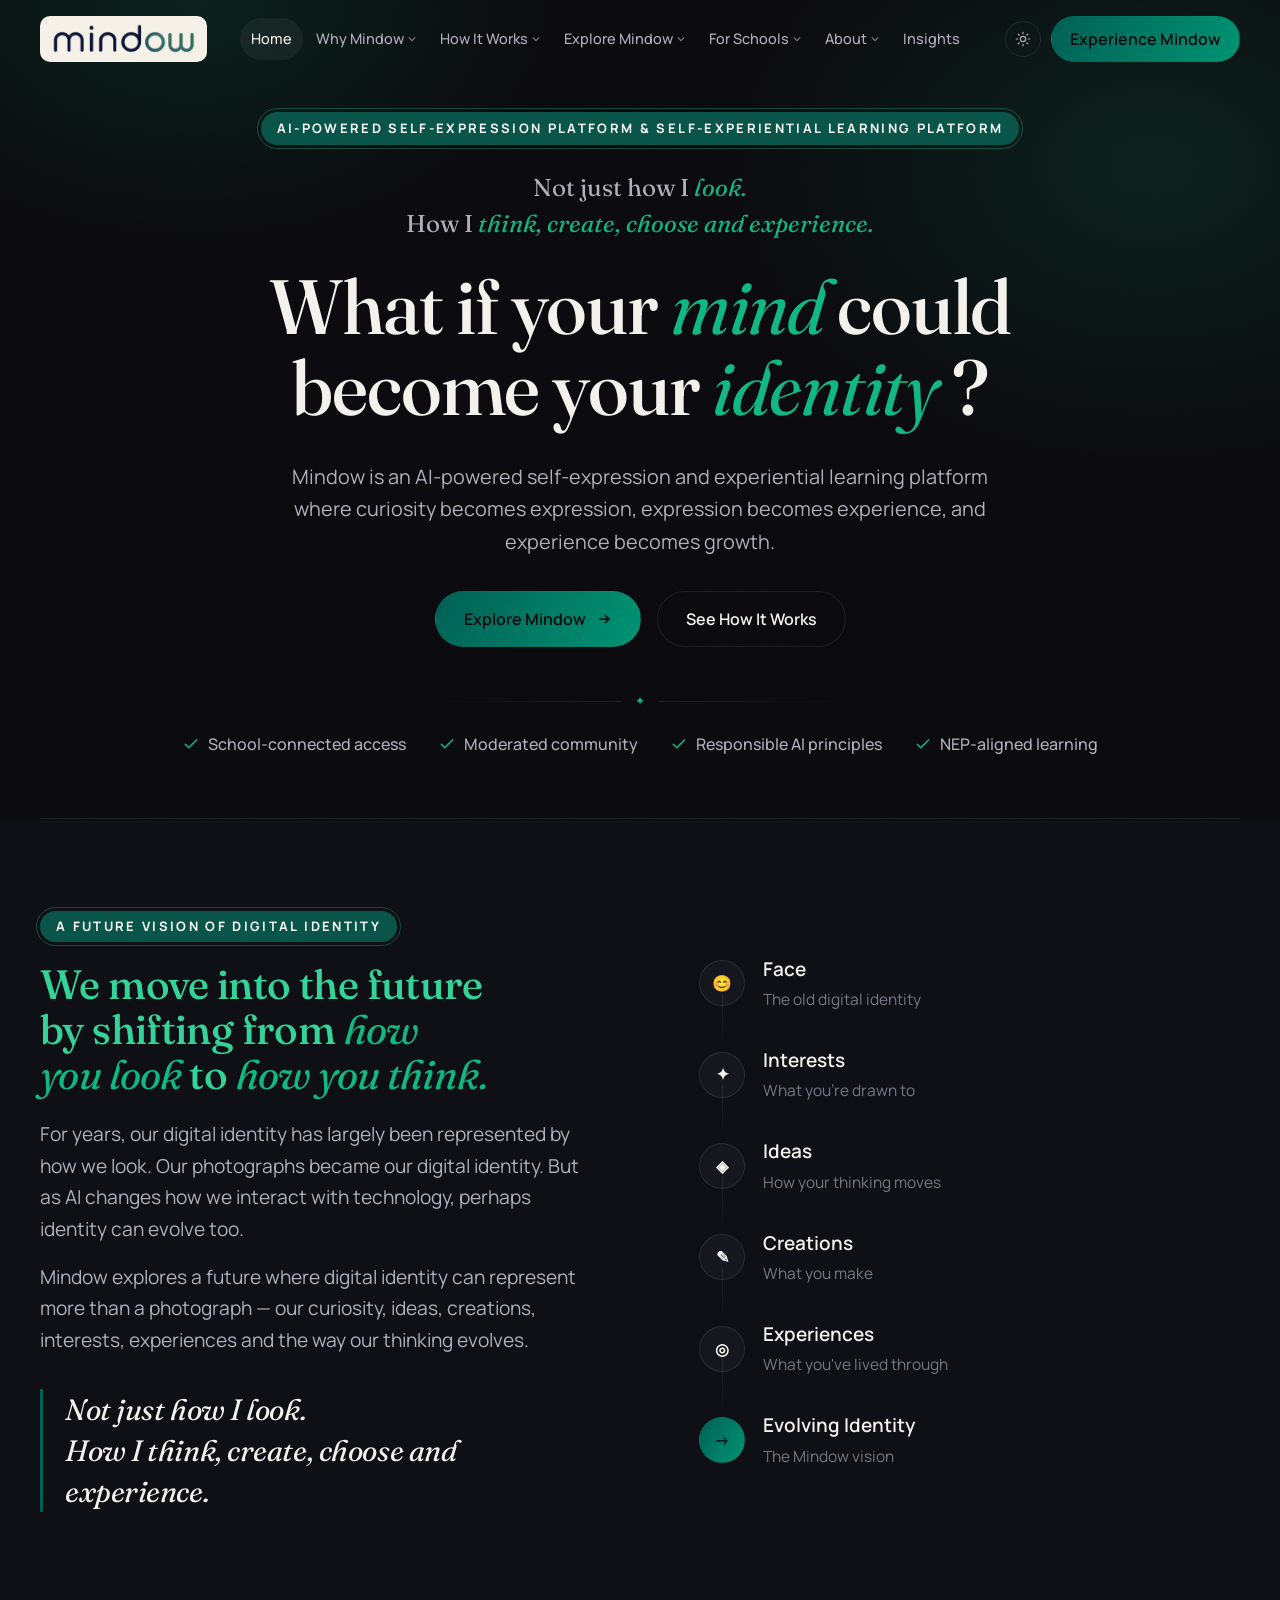
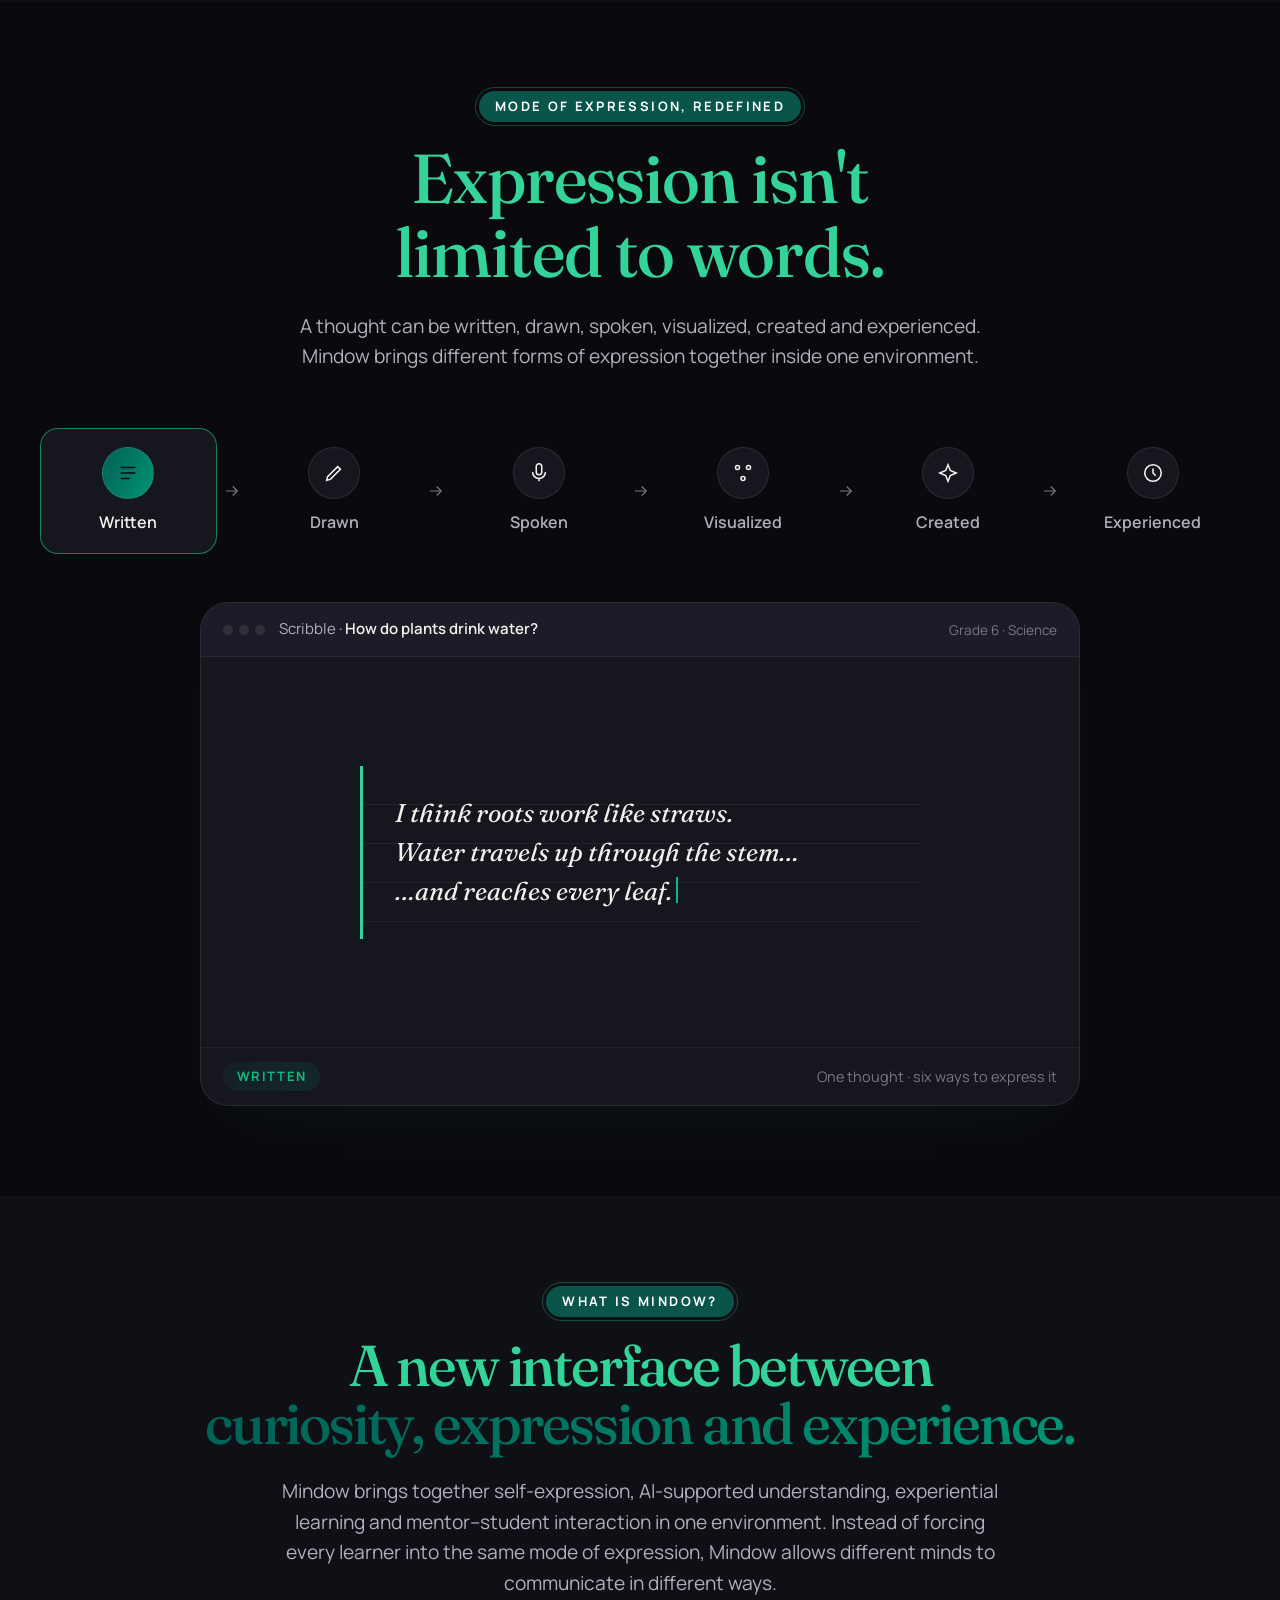
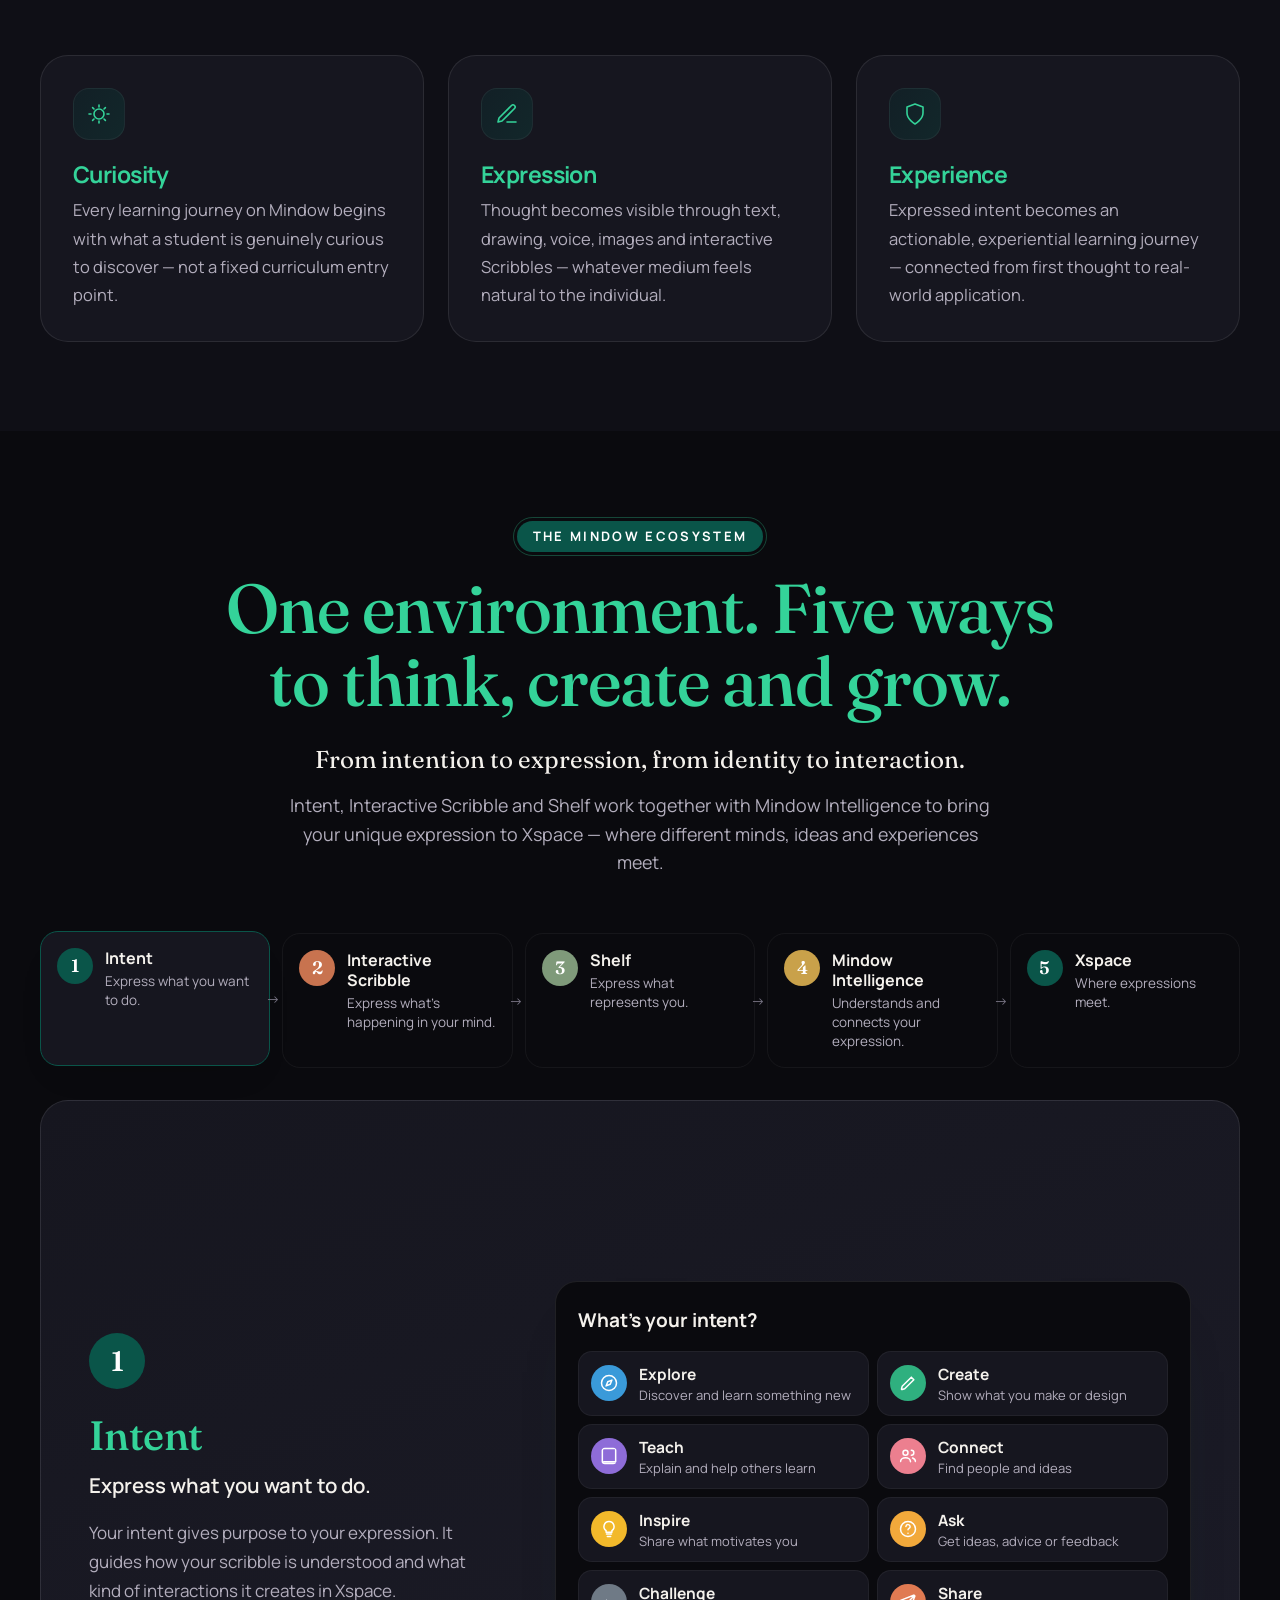
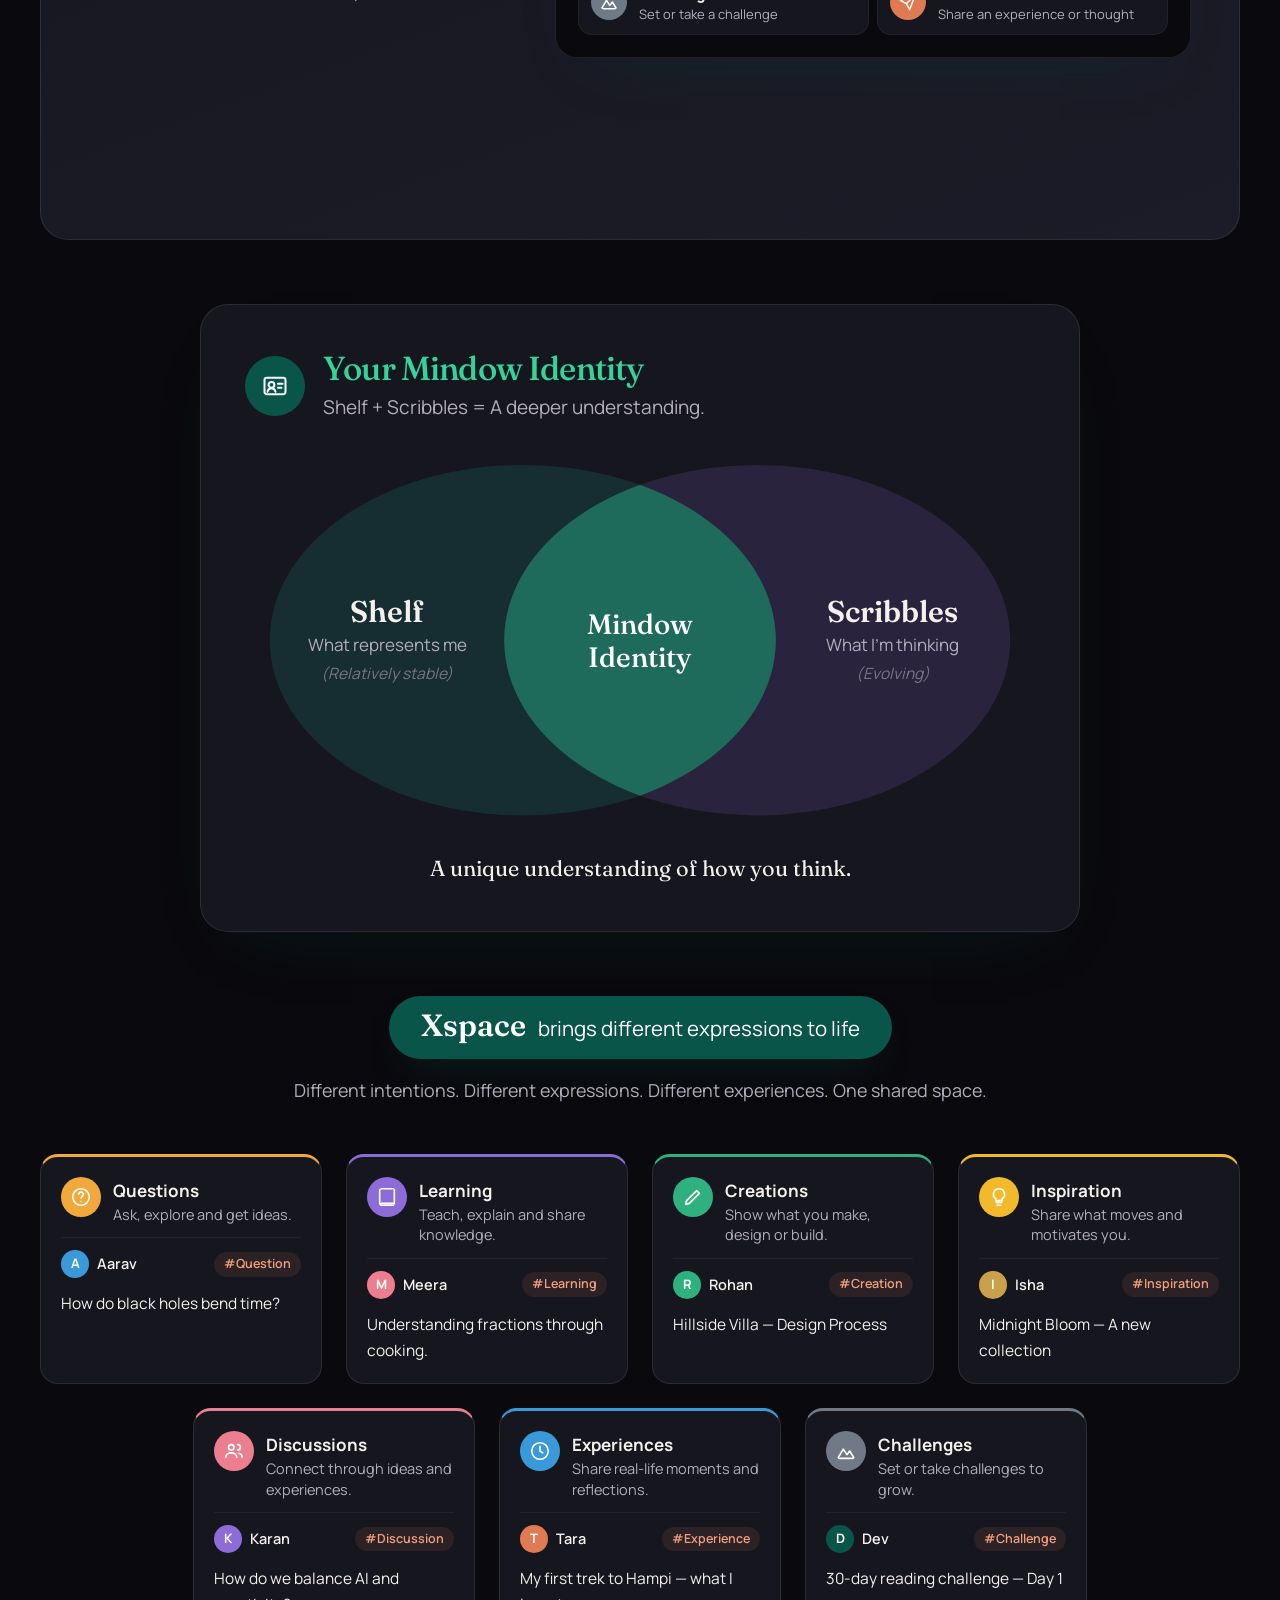
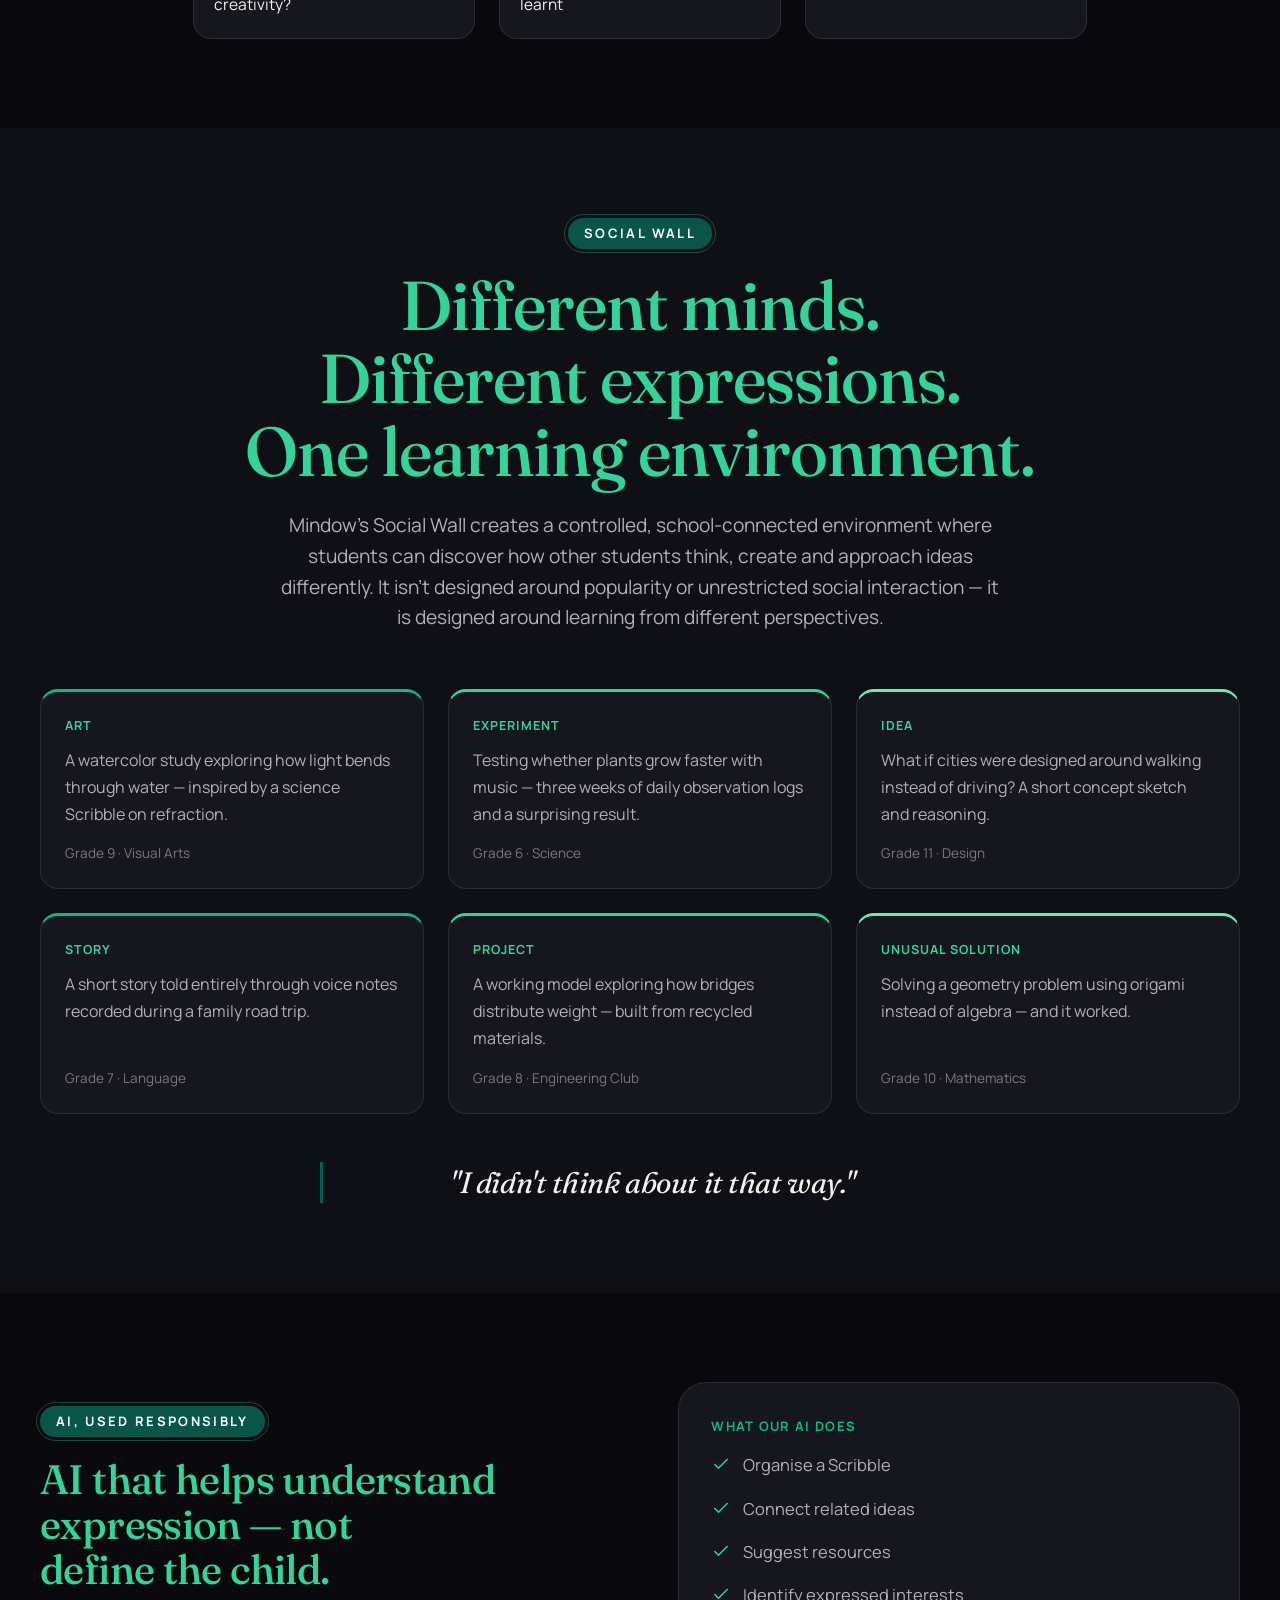
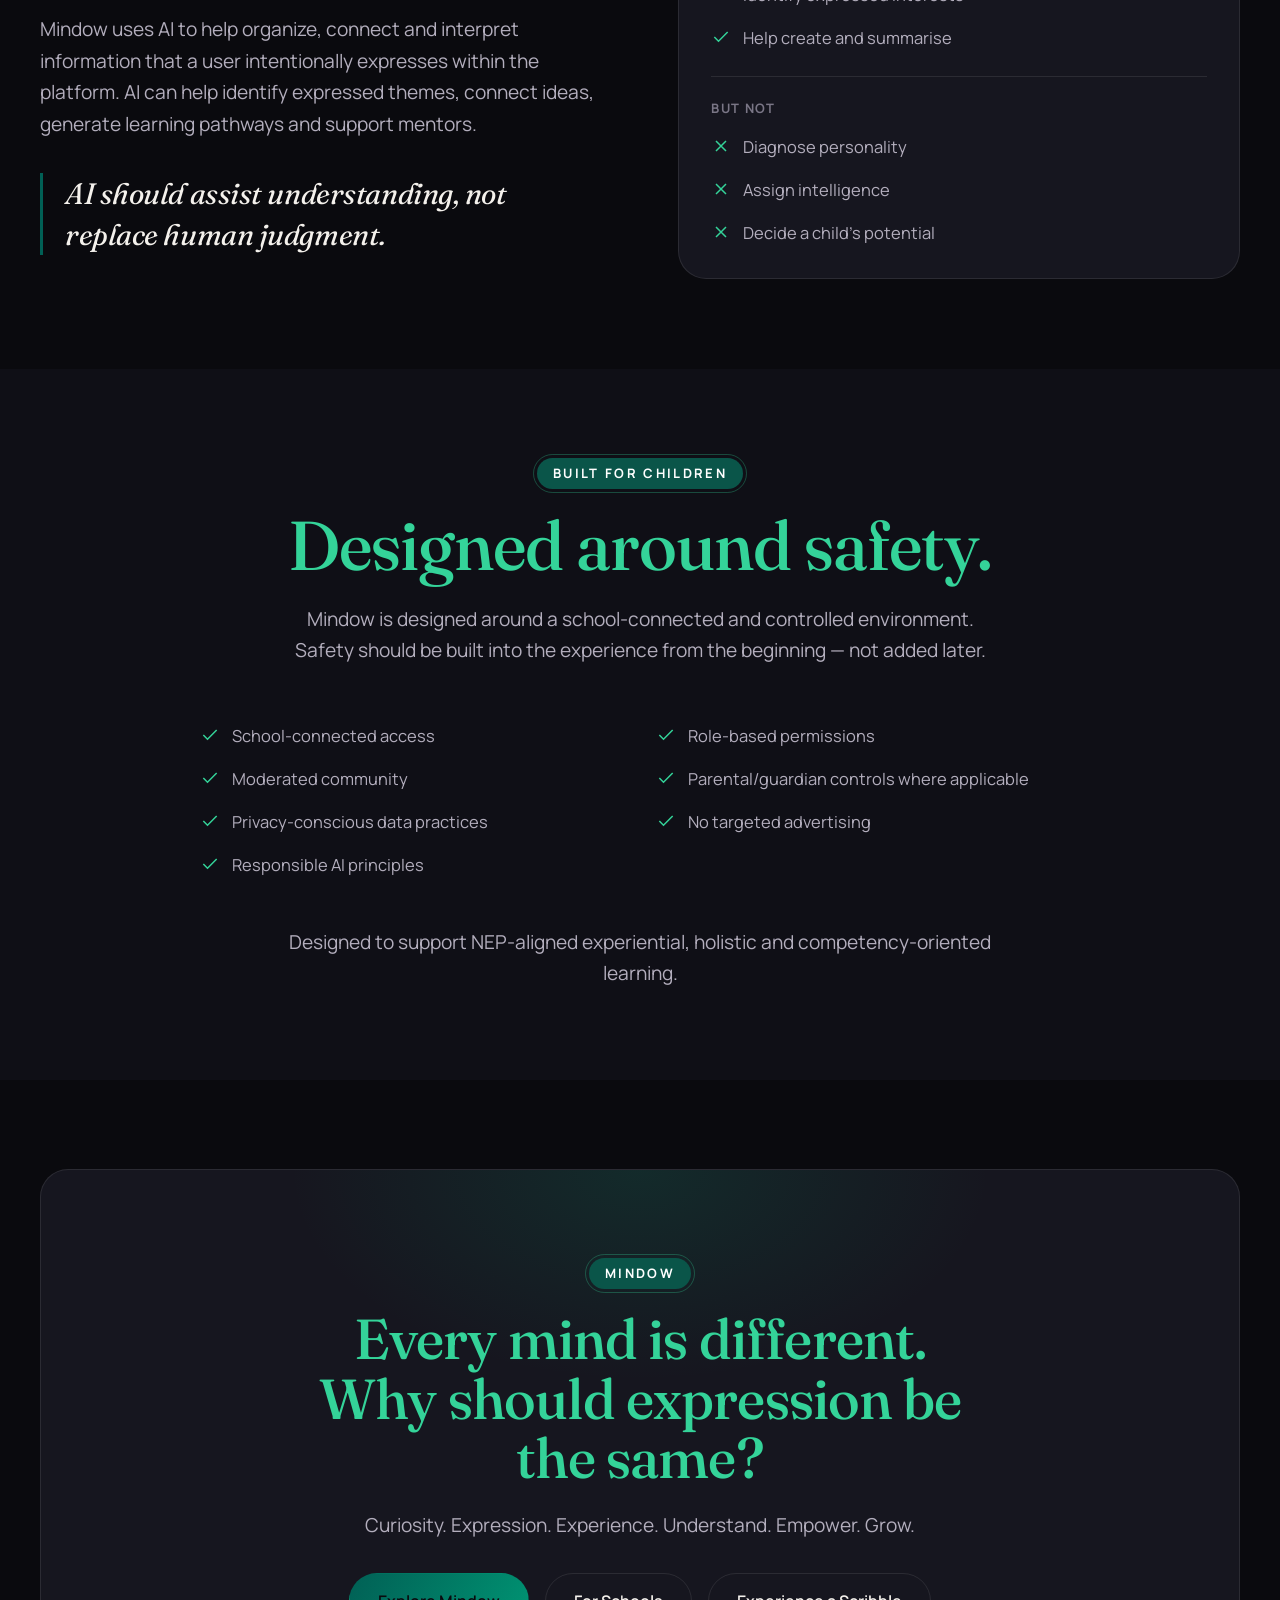
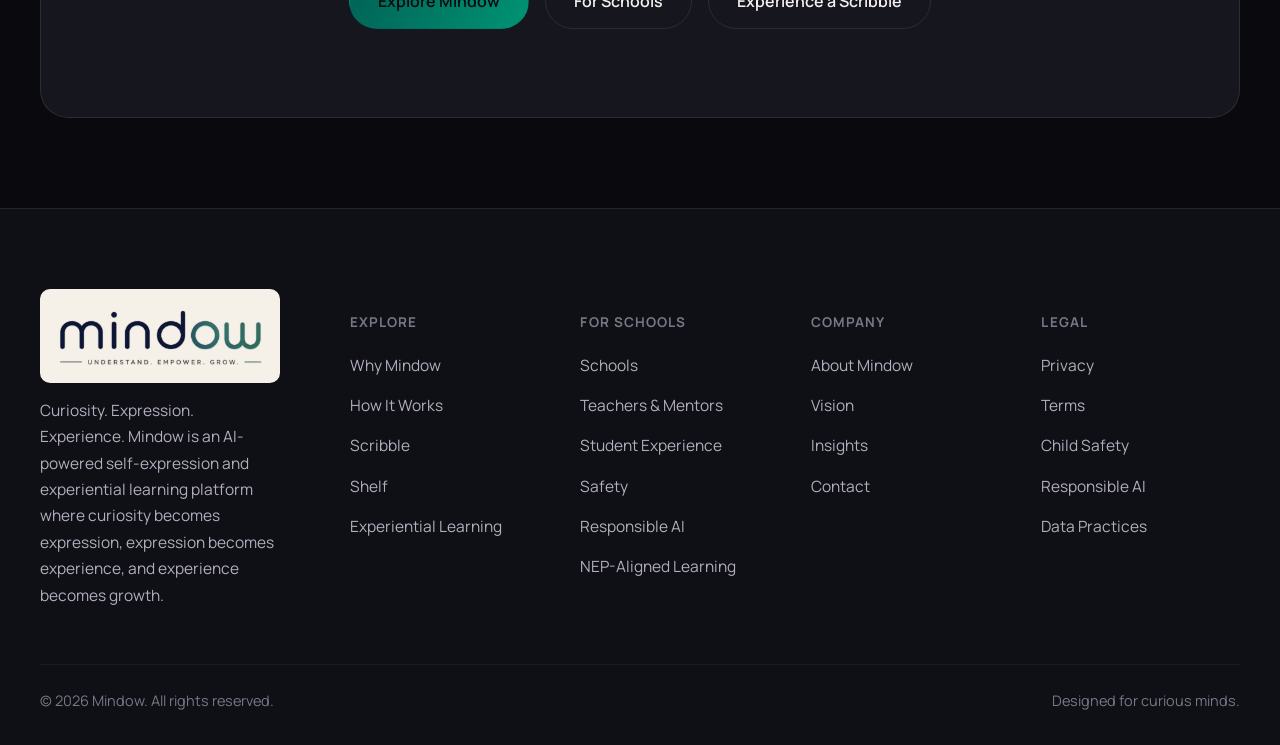
==== commit 56903c0c: "New Mindow logo and "Your Mindow Identity" section - Replace logo on all pages: wordmark in the head" ====
--- a/index.html
+++ b/index.html
@@ -6,7 +6,7 @@
 <title>Mindow — Curiosity. Expression. Experience.</title>
 <meta name="description" content="Mindow is an AI-powered self-expression and experiential learning platform where curiosity becomes expression, expression becomes experience, and experience becomes growth.">
 <link rel="icon" href="data:image/svg+xml,%3Csvg xmlns='http://www.w3.org/2000/svg' viewBox='0 0 32 32'%3E%3Ccircle cx='16' cy='16' r='15' fill='%230a0a0e'/%3E%3Cpath d='M16 5v22M8 10c4 3 4 9 0 12M24 10c-4 3-4 9 0 12' stroke='%238b7cff' stroke-width='2' fill='none' stroke-linecap='round'/%3E%3C/svg%3E">
-<link rel="stylesheet" href="css/style.css?v=7">
+<link rel="stylesheet" href="css/style.css?v=6">
 <script>(function(){try{var t=localStorage.getItem('mindow-theme');if(t==='light')document.documentElement.setAttribute('data-theme','light');}catch(e){}})();</script>
 </head>
 <body>
@@ -15,7 +15,7 @@
 <header class="site-header">
   <div class="container nav-inner">
     <a href="index.html" class="logo">
-      <img src="img/logo.png" alt="Mindow" class="logo-img">
+      <img src="img/logo-mindow-wordmark.png?v=4" alt="Mindow" class="logo-img" width="690" height="160">
     </a>
 
     <nav class="main-nav">
@@ -603,6 +603,31 @@
       </div>
     </div>
 
+    <!-- Your Mindow Identity: Shelf + Scribbles -->
+    <div class="identity" data-reveal>
+      <div class="id-head">
+        <span class="id-badge" aria-hidden="true"><svg viewBox="0 0 24 24"><rect x="3" y="5" width="18" height="14" rx="2"/><circle cx="9" cy="11" r="2.5"/><path d="M5.5 17c.6-2 1.9-3 3.5-3s2.9 1 3.5 3M14.5 10h4M14.5 13.5h3"/></svg></span>
+        <div>
+          <h3>Your Mindow Identity</h3>
+          <p>Shelf + Scribbles = A deeper understanding.</p>
+        </div>
+      </div>
+
+      <div class="venn">
+        <svg class="venn-shapes" viewBox="0 0 640 300" preserveAspectRatio="none" aria-hidden="true">
+          <defs><clipPath id="vn-clip"><ellipse cx="225" cy="150" rx="205" ry="142"/></clipPath></defs>
+          <ellipse class="vn-left"  cx="225" cy="150" rx="205" ry="142"/>
+          <ellipse class="vn-right" cx="415" cy="150" rx="205" ry="142"/>
+          <ellipse class="vn-mid"   cx="415" cy="150" rx="205" ry="142" clip-path="url(#vn-clip)"/>
+        </svg>
+        <div class="vn-label vn-label--left"><b>Shelf</b><span>What represents me</span><small>(Relatively stable)</small></div>
+        <div class="vn-label vn-label--mid"><b>Mindow<br>Identity</b></div>
+        <div class="vn-label vn-label--right"><b>Scribbles</b><span>What I'm thinking</span><small>(Evolving)</small></div>
+      </div>
+
+      <p class="id-foot">A unique understanding of how you think.</p>
+    </div>
+
     <!-- Xspace band + categories -->
     <div class="xs-band" data-reveal>
       <p class="xs-pill"><b>Xspace</b> brings different expressions to life</p>
@@ -871,7 +896,7 @@
   <div class="container">
     <div class="footer-grid">
       <div class="footer-brand">
-        <a href="index.html" class="logo"><img src="img/logo.png" alt="Mindow" class="logo-img"></a>
+        <a href="index.html" class="logo"><img src="img/logo-mindow.png?v=4" alt="Mindow — Understand. Empower. Grow." class="logo-img logo-img--full" width="720" height="270"></a>
         <p>Curiosity. Expression. Experience. Mindow is an AI-powered self-expression and experiential learning platform where curiosity becomes expression, expression becomes experience, and experience becomes growth.</p>
       </div>
       <div class="footer-col">
@@ -923,6 +948,6 @@
   </div>
 </footer>
 
-<script src="js/main.js"></script>
+<script src="js/main.js?v=6"></script>
 </body>
 </html>
--- a/css/style.css
+++ b/css/style.css
@@ -2395,8 +2395,11 @@
 [data-theme="dark"] .eyebrow{ outline-color:rgba(52,211,153,.3); }
 .eyebrow{ margin-bottom:calc(var(--sp-eyebrow-title) + 4px); }  /* room for the ring */
 
-/* Logo sits in a neat badge instead of a bare white box */
-.logo-img{ border-radius:10px; box-shadow:0 0 0 1px var(--border), 0 6px 18px -10px rgba(0,0,0,.25); }
+/* Logo: transparent PNG, sits directly on the header / footer background */
+.logo-img{ height:34px; width:auto; background:none; border:0; border-radius:0; box-shadow:none; }
+.logo-img--full{ height:auto; width:min(220px, 100%); }
+/* dark mode: navy wordmark needs a light plate to stay visible */
+[data-theme="dark"] .logo-img{ background:#f5f0e8; padding:6px 10px; border-radius:10px; box-sizing:content-box; }
 
 /* ---- Hero finish ---- */
 .hero--text{ overflow:hidden; }
@@ -2688,6 +2691,55 @@
 .xs-who{ display:flex; align-items:center; gap:8px; font-size:14.5px; font-weight:600; color:var(--text); padding-top:12px; border-top:1px solid var(--border-soft); }
 .xs-cat p{ font-size:15.5px; color:var(--text); }
 
+/* Your Mindow Identity — Shelf + Scribbles Venn */
+.identity{
+  max-width:880px; margin:var(--space-7) auto 0;
+  padding:clamp(24px, 4vw, 44px);
+  background:var(--surface); border:1px solid var(--border); border-radius:var(--radius-l);
+  box-shadow:0 30px 70px -45px rgba(1,61,53,.4);
+}
+.id-head{ display:flex; align-items:center; gap:18px; }
+.id-badge{ width:60px; height:60px; flex-shrink:0; border-radius:50%; display:grid; place-items:center; background:#0a5549; color:#fff; }
+.id-badge svg{ width:28px; height:28px; fill:none; stroke:currentColor; stroke-width:1.7; stroke-linecap:round; stroke-linejoin:round; }
+.id-head h3{ font-family:var(--font-display); font-weight:500; font-size:clamp(26px, 2.6vw, 34px); line-height:1.15; color:var(--text); }
+.id-head p{ margin-top:4px; font-size:clamp(17px, 1.5vw, 19px); color:var(--text-dim); }
+
+.venn{ position:relative; aspect-ratio:640 / 300; margin:var(--space-5) 0 var(--space-4); }
+.venn-shapes{ position:absolute; inset:0; width:100%; height:100%; }
+.vn-left{ fill:rgba(28,176,143,.16); }
+.vn-right{ fill:rgba(142,108,216,.16); }
+.vn-mid{ fill:#2f7d6b; }
+[data-theme="dark"] .vn-mid{ fill:#1f6b5b; }
+.vn-label{
+  position:absolute; top:50%; transform:translate(-50%,-50%);
+  width:28%; text-align:center; display:grid; gap:4px;
+}
+.vn-label b{ font-family:var(--font-display); font-weight:600; font-size:clamp(20px, 2.4vw, 30px); line-height:1.15; color:var(--text); }
+.vn-label span{ font-size:clamp(14px, 1.4vw, 17px); color:var(--text-dim); line-height:1.35; }
+.vn-label small{ font-size:clamp(13px, 1.25vw, 15.5px); font-style:italic; color:var(--text-faint); }
+.vn-label--left{ left:18%; }
+.vn-label--right{ left:82%; }
+.vn-label--mid{ left:50%; width:24%; }
+.vn-label--mid b{ color:#fff; font-weight:500; font-size:clamp(18px, 2.2vw, 28px); }
+.id-foot{ text-align:center; font-family:var(--font-display); font-size:clamp(18px, 1.7vw, 22px); color:var(--text); }
+
+/* circles glide together when the card scrolls into view */
+.venn-shapes ellipse{ transition:transform 1.1s var(--ease), opacity .8s var(--ease); }
+.identity:not(.in) .vn-left{ transform:translateX(-60px); }
+.identity:not(.in) .vn-right{ transform:translateX(60px); }
+.identity:not(.in) .vn-mid,
+.identity:not(.in) .vn-label--mid{ opacity:0; }
+.vn-label--mid{ transition:opacity .8s var(--ease) .6s; }
+.identity.in .vn-mid{ transition-delay:.5s; }
+
+@media(max-width:599px){
+  .venn{ aspect-ratio:640 / 460; }           /* taller ellipses so labels fit on phones */
+  .vn-label{ width:30%; }
+  .vn-label--mid{ width:26%; }
+  .id-head{ align-items:flex-start; }
+  .id-badge{ width:48px; height:48px; }
+}
+
 @keyframes mk-spin{ to{ transform:rotate(360deg); } }
 @keyframes mk-pulse{ 0%,100%{ box-shadow:0 0 0 10px rgba(10,85,73,.08), 0 0 40px rgba(10,85,73,.3); } 50%{ box-shadow:0 0 0 16px rgba(10,85,73,.05), 0 0 60px rgba(10,85,73,.45); } }
 
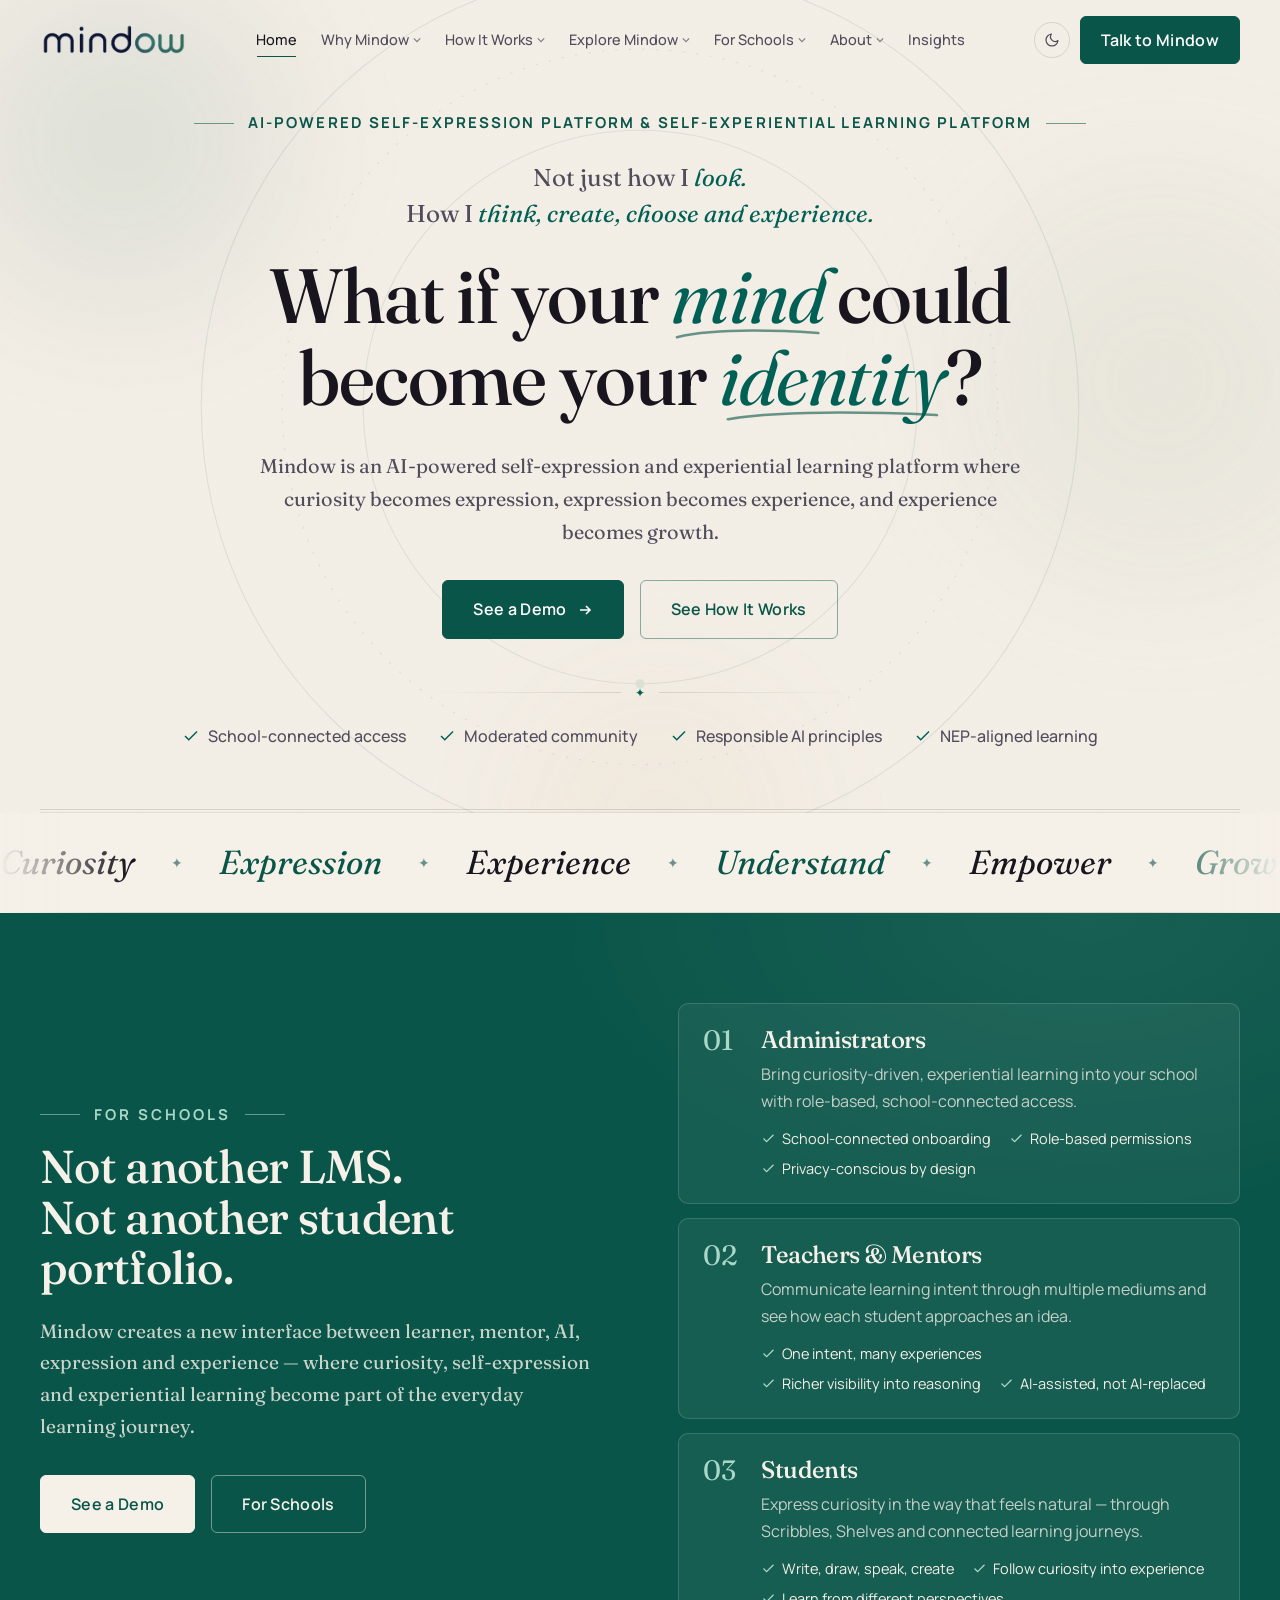
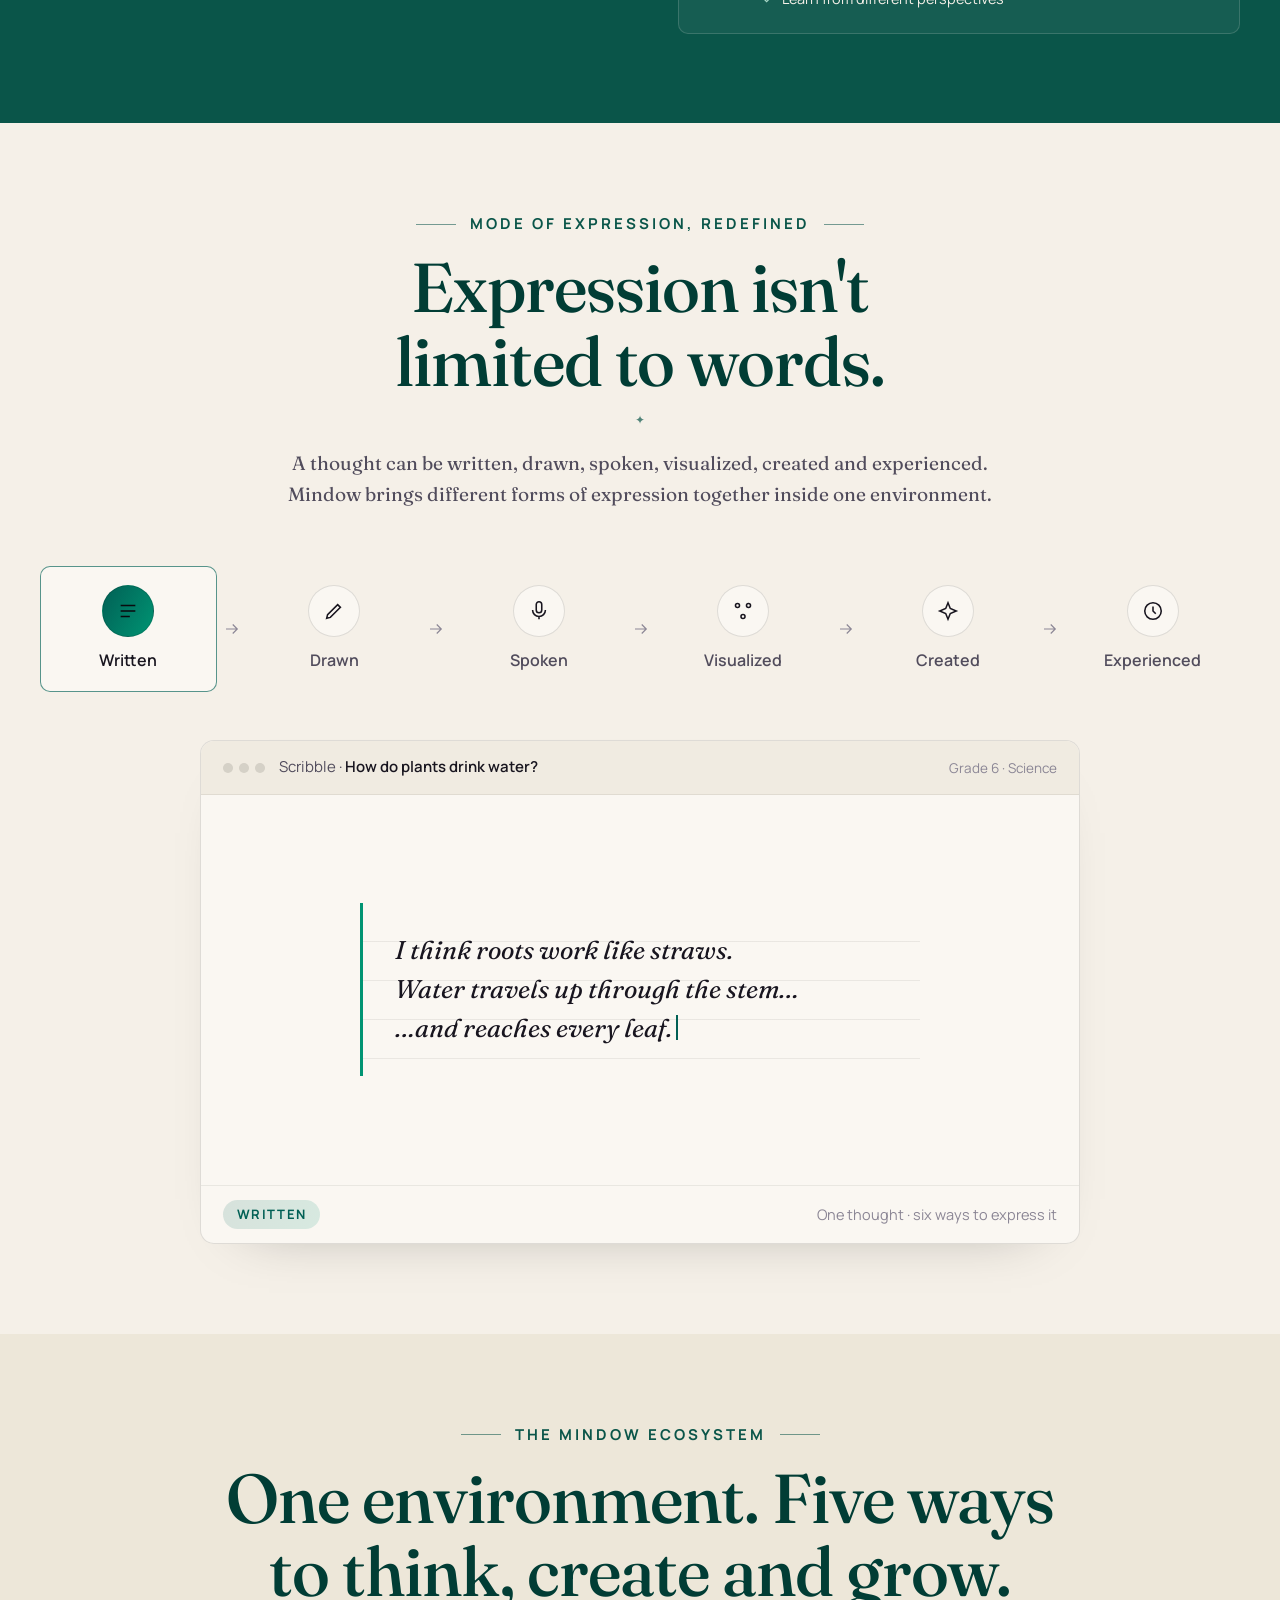
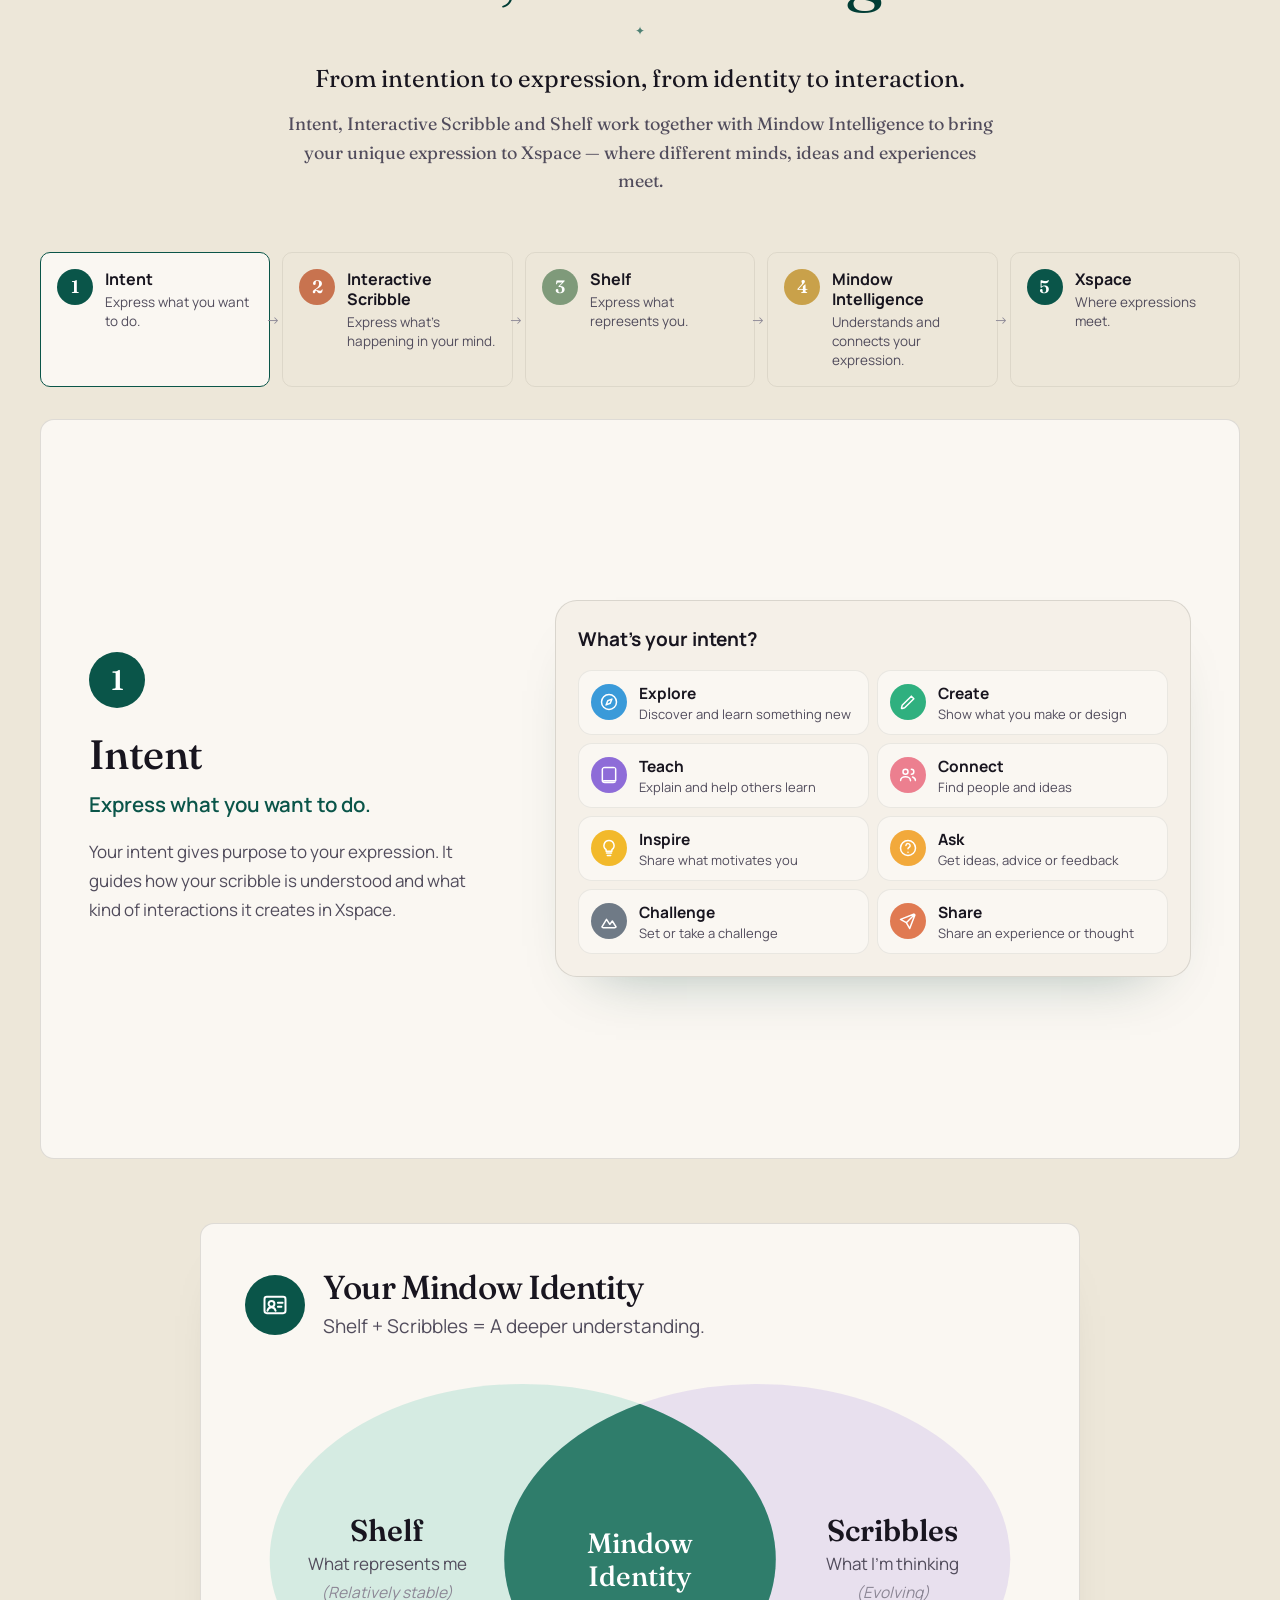
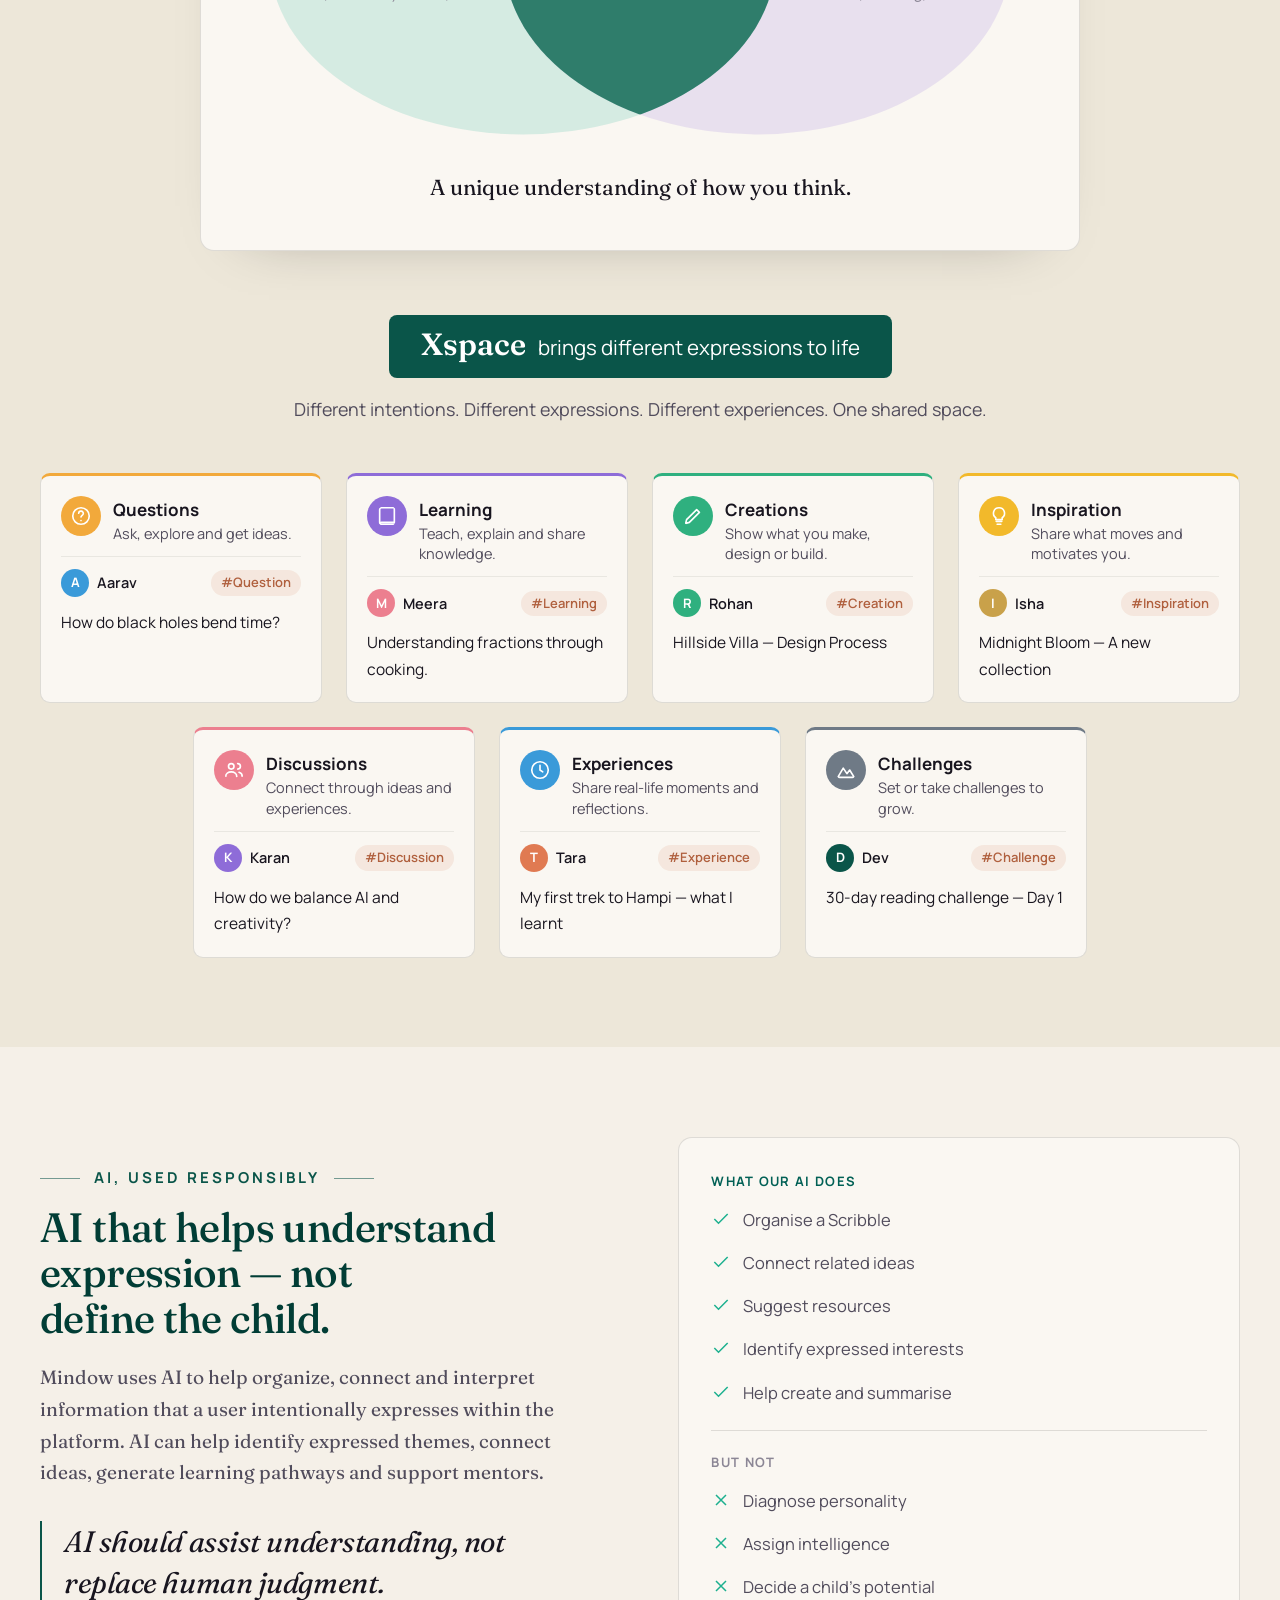
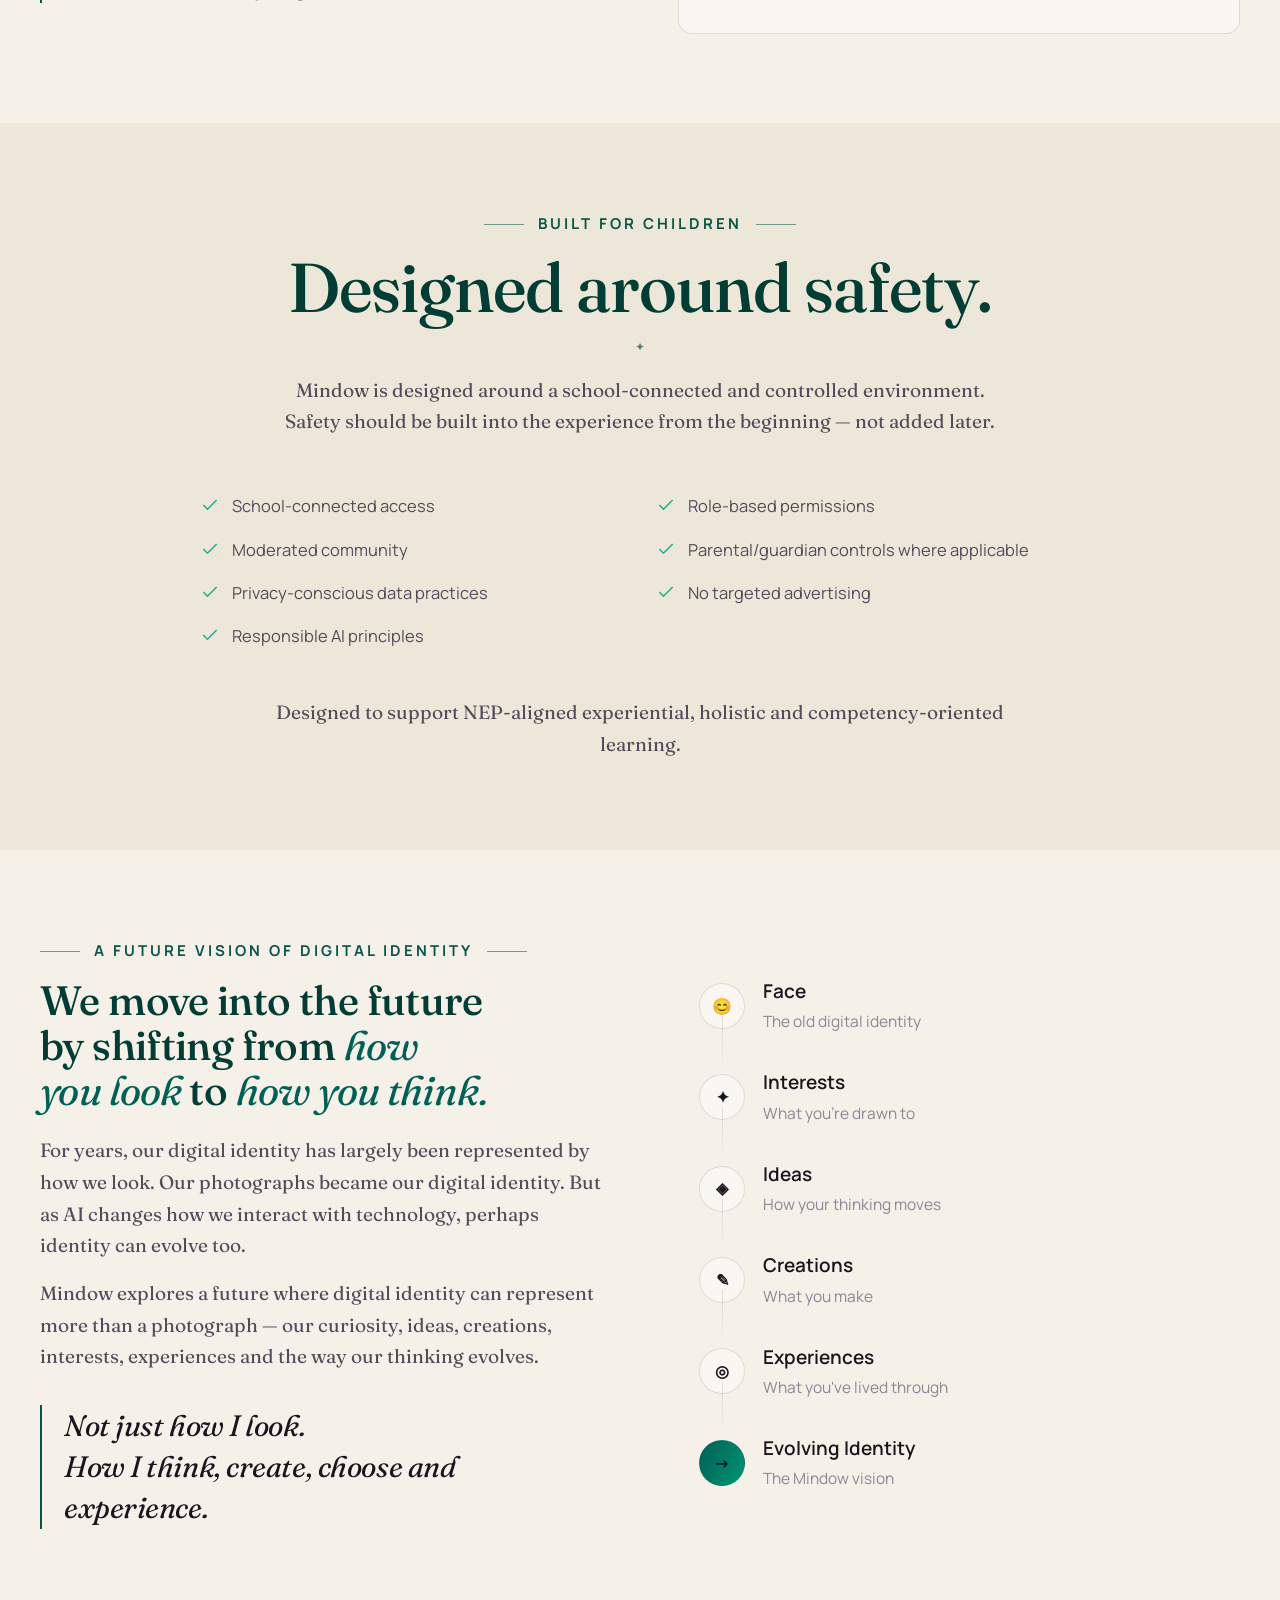
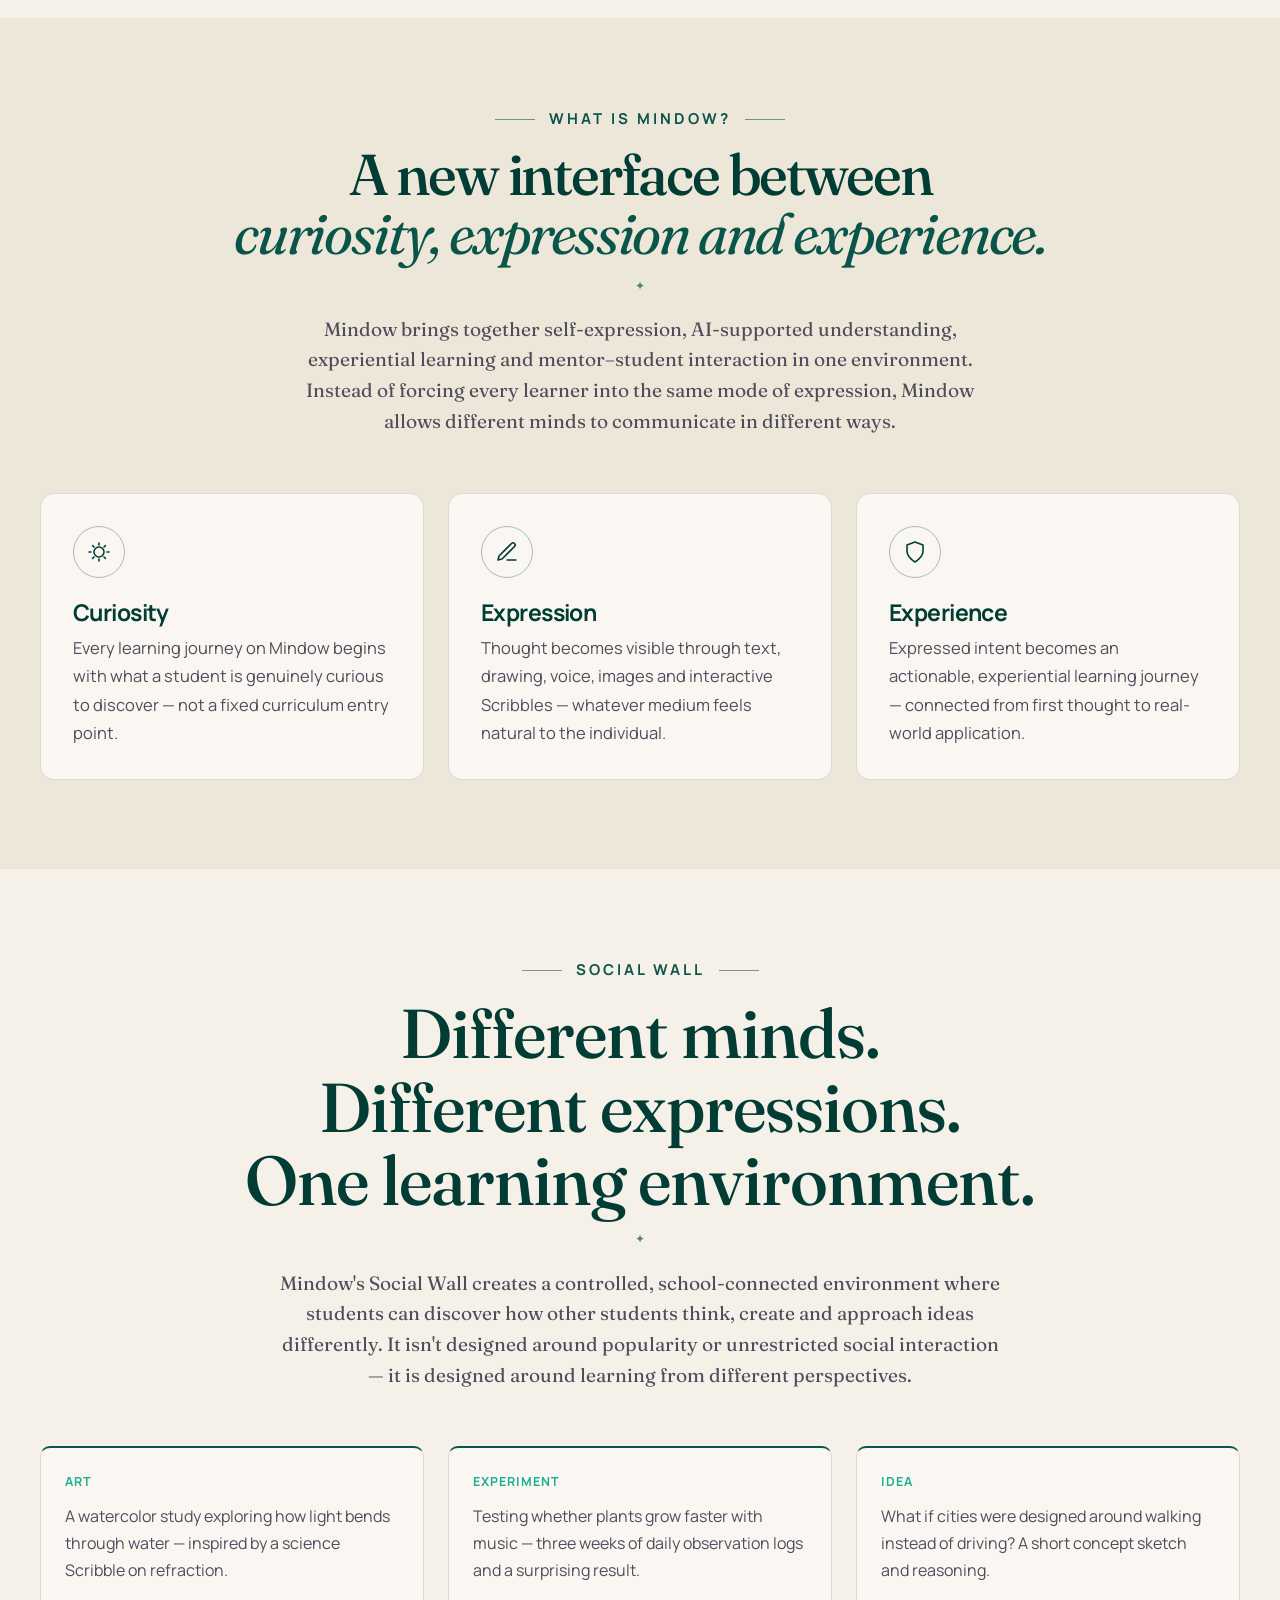
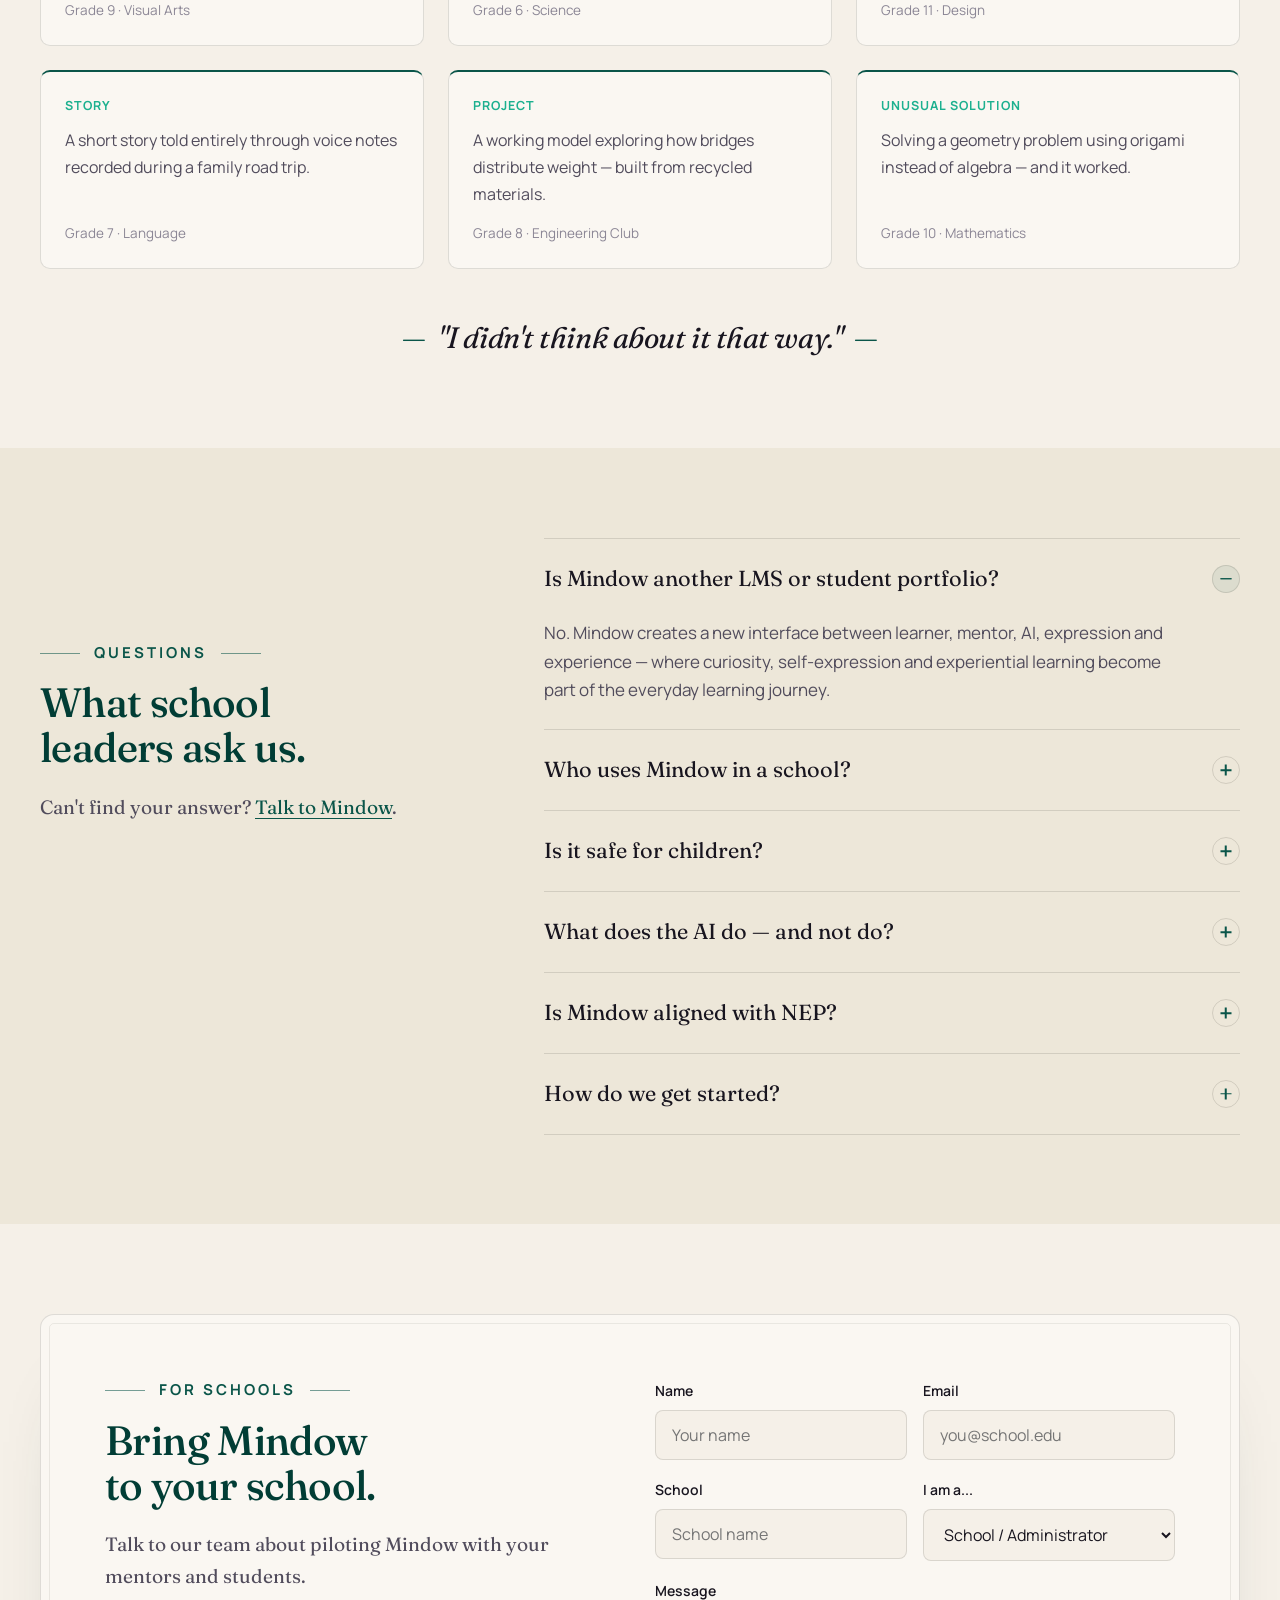
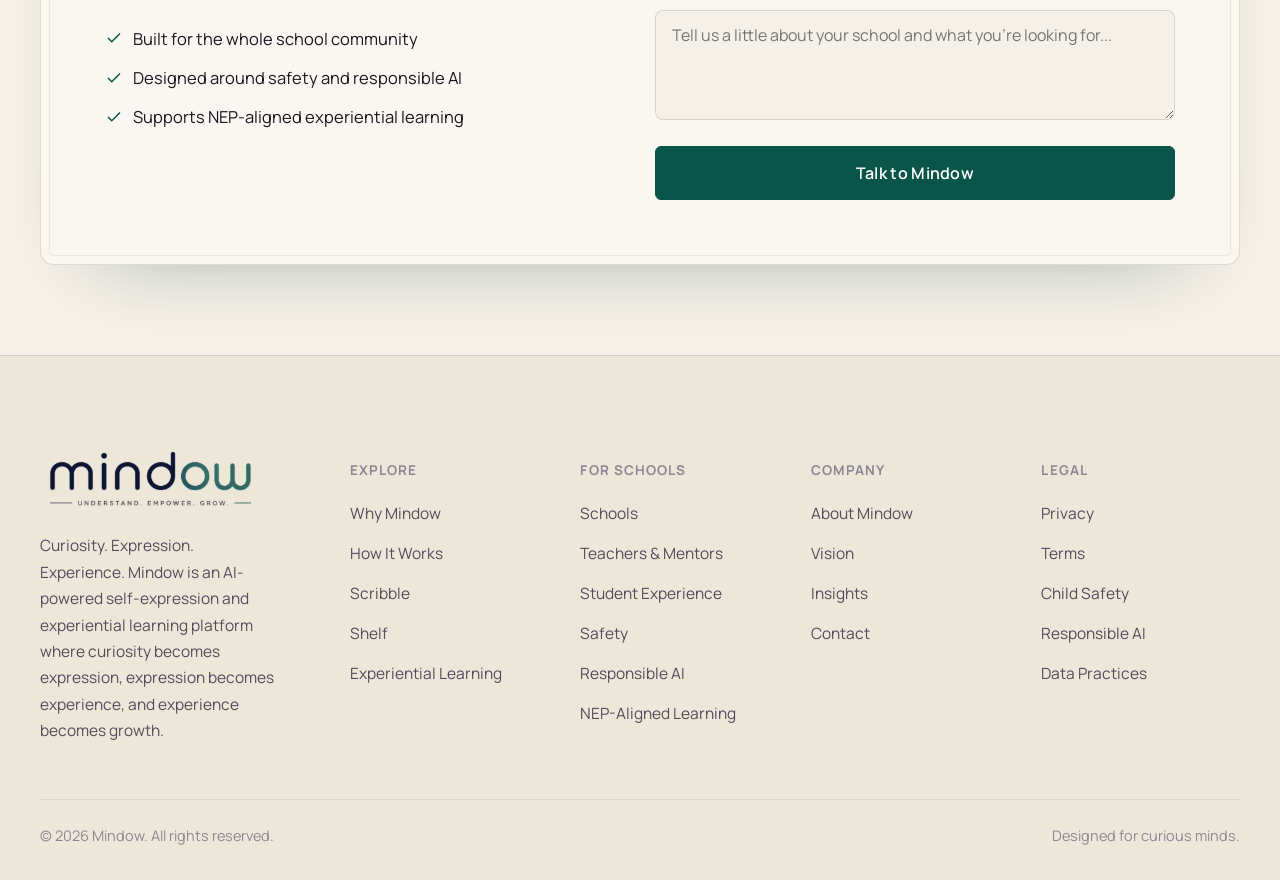
==== commit 39b1d9a1: "Classic redesign, motion, mobile fixes and school pitch structure - Classic edition: small-caps labe" ====
--- a/index.html
+++ b/index.html
@@ -6,8 +6,9 @@
 <title>Mindow — Curiosity. Expression. Experience.</title>
 <meta name="description" content="Mindow is an AI-powered self-expression and experiential learning platform where curiosity becomes expression, expression becomes experience, and experience becomes growth.">
 <link rel="icon" href="data:image/svg+xml,%3Csvg xmlns='http://www.w3.org/2000/svg' viewBox='0 0 32 32'%3E%3Ccircle cx='16' cy='16' r='15' fill='%230a0a0e'/%3E%3Cpath d='M16 5v22M8 10c4 3 4 9 0 12M24 10c-4 3-4 9 0 12' stroke='%238b7cff' stroke-width='2' fill='none' stroke-linecap='round'/%3E%3C/svg%3E">
-<link rel="stylesheet" href="css/style.css?v=6">
+<link rel="stylesheet" href="css/style.css?v=19">
 <script>(function(){try{var t=localStorage.getItem('mindow-theme');if(t==='light')document.documentElement.setAttribute('data-theme','light');}catch(e){}})();</script>
+<script>document.documentElement.classList.add('js')</script>
 </head>
 <body>
 
@@ -97,7 +98,7 @@
         <svg class="icon-sun" viewBox="0 0 24 24" fill="none" stroke="currentColor" stroke-width="1.8"><circle cx="12" cy="12" r="4"/><path d="M12 2v2M12 20v2M4.9 4.9l1.4 1.4M17.7 17.7l1.4 1.4M2 12h2M20 12h2M4.9 19.1l1.4-1.4M17.7 6.3l1.4-1.4" stroke-linecap="round"/></svg>
         <svg class="icon-moon" viewBox="0 0 24 24" fill="none" stroke="currentColor" stroke-width="1.8"><path d="M21 12.79A9 9 0 1111.21 3 7 7 0 0021 12.79z" stroke-linecap="round" stroke-linejoin="round"/></svg>
       </button>
-      <a href="explore-mindow.html" class="btn btn-primary btn-sm">Experience Mindow</a>
+      <a href="index.html#demo" class="btn btn-primary btn-sm">Talk to Mindow</a>
       <button class="nav-toggle" aria-label="Open menu"><span></span><span></span><span></span></button>
     </div>
   </div>
@@ -155,8 +156,8 @@
   </details>
   <a href="insights.html" style="font-family:'Fraunces',serif;font-size:19px;display:block;padding:16px 0;border-bottom:1px solid var(--border-soft);">Insights</a>
   <div class="mobile-cta">
-    <a href="explore-mindow.html" class="btn btn-primary">Experience Mindow</a>
-    <a href="for-schools.html" class="btn btn-ghost">For Schools</a>
+    <a href="index.html#demo" class="btn btn-primary">Talk to Mindow</a>
+    <a href="explore-mindow.html" class="btn btn-ghost">Experience Mindow</a>
   </div>
 </div>
 
@@ -165,15 +166,28 @@
 <!-- ============================= SECTION 01 — HERO ============================= -->
 <section class="hero hero--text">
   <div class="bg-glow"></div>
+  <!-- living background: drifting washes + slow rotating rings -->
+  <div class="hero-art" aria-hidden="true">
+    <span class="wash wash-1"></span>
+    <span class="wash wash-2"></span>
+    <span class="wash wash-3"></span>
+    <svg class="hero-rings" viewBox="0 0 800 800">
+      <circle cx="400" cy="400" r="390"/>
+      <circle cx="400" cy="400" r="318" class="dash"/>
+      <circle cx="400" cy="400" r="246"/>
+      <circle cx="400" cy="10" r="5" class="orb"/>
+      <circle cx="400" cy="646" r="4" class="orb"/>
+    </svg>
+  </div>
   <div class="container hero-grid">
-    <div data-reveal>
+    <div class="hero-copy">
       <div class="eyebrow">AI-powered self-expression platform &amp; self-Experiential learning platform</div>
       <p class="hero-premessage">Not just how I <span class="hl">look.</span><br>How I <span class="hl">think, create, choose and experience.</span></p>
-      <h1>What if your <span class="hl">mind</span> could become your <span class="hl">identity</span> ?</h1>
+      <h1>What if your <span class="hl">mind</span> could become your <span class="hl">identity</span>?</h1>
       <p class="lede">Mindow is an AI-powered self-expression and experiential learning platform where curiosity becomes expression, expression becomes experience, and experience becomes growth.</p>
       <p class="hero-support">Every mind thinks differently. Every person expresses differently. Mindow creates an environment where thoughts, ideas, choices and experiences can become part of an evolving learning journey.</p>
       <div class="btn-row">
-        <a href="explore-mindow.html" class="btn btn-primary">Explore Mindow <svg class="arrow" width="16" height="16" viewBox="0 0 16 16" fill="none"><path d="M3 8h10M9 4l4 4-4 4" stroke="currentColor" stroke-width="1.6"/></svg></a>
+        <a href="#demo" class="btn btn-primary">See a Demo <svg class="arrow" width="16" height="16" viewBox="0 0 16 16" fill="none"><path d="M3 8h10M9 4l4 4-4 4" stroke="currentColor" stroke-width="1.6"/></svg></a>
         <a href="how-it-works.html" class="btn btn-ghost">See How It Works</a>
       </div>
       <div class="hero-ornament" aria-hidden="true"><span>✦</span></div>
@@ -209,27 +223,42 @@
   </div>
 </section>
 
-<!-- ============================= SECTION 02 — FACE TO MIND ============================= -->
-<section class="section section-alt">
-  <div class="container">
-    <div class="two-col">
-      <div data-reveal>
-        <div class="eyebrow">A future vision of digital identity</div>
-        <h2 class="section-title-sub">We move into the future by shifting from <span class="hl">how you look</span> to <span class="hl">how you think.</span></h2>
-        <p class="lede">For years, our digital identity has largely been represented by how we look. Our photographs became our digital identity. But as AI changes how we interact with technology, perhaps identity can evolve too.</p>
-        <p class="lede">Mindow explores a future where digital identity can represent more than a photograph — our curiosity, ideas, creations, interests, experiences and the way our thinking evolves.</p>
-        <p class="key-message">Not just how I look.<br>How I think, create, choose and experience.</p>
-      </div>
-      <div data-reveal data-reveal-delay="2">
-        <div class="evolve-flow">
-          <div class="evolve-step"><div class="evolve-dot">😊</div><div class="evolve-label"><b>Face</b><span>The old digital identity</span></div></div>
-          <div class="evolve-step"><div class="evolve-dot">✦</div><div class="evolve-label"><b>Interests</b><span>What you're drawn to</span></div></div>
-          <div class="evolve-step"><div class="evolve-dot">◈</div><div class="evolve-label"><b>Ideas</b><span>How your thinking moves</span></div></div>
-          <div class="evolve-step"><div class="evolve-dot">✎</div><div class="evolve-label"><b>Creations</b><span>What you make</span></div></div>
-          <div class="evolve-step"><div class="evolve-dot">◎</div><div class="evolve-label"><b>Experiences</b><span>What you've lived through</span></div></div>
-          <div class="evolve-step final"><div class="evolve-dot">→</div><div class="evolve-label"><b>Evolving Identity</b><span>The Mindow vision</span></div></div>
-        </div>
-      </div>
+<!-- keyword ribbon (decorative; same words as the closing CTA) -->
+<div class="marquee" aria-hidden="true">
+  <div class="marquee-track">
+    <span>Curiosity</span><i>✦</i><span>Expression</span><i>✦</i><span>Experience</span><i>✦</i><span>Understand</span><i>✦</i><span>Empower</span><i>✦</i><span>Grow</span><i>✦</i>
+    <span>Curiosity</span><i>✦</i><span>Expression</span><i>✦</i><span>Experience</span><i>✦</i><span>Understand</span><i>✦</i><span>Empower</span><i>✦</i><span>Grow</span><i>✦</i>
+  </div>
+</div>
+
+<!-- ============================= SECTION — FOR SCHOOL LEADERSHIP (positioning) ============================= -->
+<section class="section band-dark" id="for-schools">
+  <div class="container two-col band-grid">
+    <div data-reveal>
+      <div class="eyebrow">For Schools</div>
+      <h2 class="section-title-sub">Not another LMS.<br>Not another student portfolio.</h2>
+      <p class="lede">Mindow creates a new interface between learner, mentor, AI, expression and experience — where curiosity, self-expression and experiential learning become part of the everyday learning journey.</p>
+      <div class="btn-row">
+        <a href="#demo" class="btn btn-light">See a Demo</a>
+        <a href="for-schools.html" class="btn btn-outline-light">For Schools</a>
+      </div>
+    </div>
+    <div class="audience-stack">
+      <article class="aud" data-reveal>
+        <span class="aud-num">01</span>
+        <div><h3>Administrators</h3><p>Bring curiosity-driven, experiential learning into your school with role-based, school-connected access.</p>
+        <ul><li><svg viewBox="0 0 24 24" fill="none" stroke-width="2"><path d="M20 6L9 17l-5-5"/></svg>School-connected onboarding</li><li><svg viewBox="0 0 24 24" fill="none" stroke-width="2"><path d="M20 6L9 17l-5-5"/></svg>Role-based permissions</li><li><svg viewBox="0 0 24 24" fill="none" stroke-width="2"><path d="M20 6L9 17l-5-5"/></svg>Privacy-conscious by design</li></ul></div>
+      </article>
+      <article class="aud" data-reveal>
+        <span class="aud-num">02</span>
+        <div><h3>Teachers &amp; Mentors</h3><p>Communicate learning intent through multiple mediums and see how each student approaches an idea.</p>
+        <ul><li><svg viewBox="0 0 24 24" fill="none" stroke-width="2"><path d="M20 6L9 17l-5-5"/></svg>One intent, many experiences</li><li><svg viewBox="0 0 24 24" fill="none" stroke-width="2"><path d="M20 6L9 17l-5-5"/></svg>Richer visibility into reasoning</li><li><svg viewBox="0 0 24 24" fill="none" stroke-width="2"><path d="M20 6L9 17l-5-5"/></svg>AI-assisted, not AI-replaced</li></ul></div>
+      </article>
+      <article class="aud" data-reveal>
+        <span class="aud-num">03</span>
+        <div><h3>Students</h3><p>Express curiosity in the way that feels natural — through Scribbles, Shelves and connected learning journeys.</p>
+        <ul><li><svg viewBox="0 0 24 24" fill="none" stroke-width="2"><path d="M20 6L9 17l-5-5"/></svg>Write, draw, speak, create</li><li><svg viewBox="0 0 24 24" fill="none" stroke-width="2"><path d="M20 6L9 17l-5-5"/></svg>Follow curiosity into experience</li><li><svg viewBox="0 0 24 24" fill="none" stroke-width="2"><path d="M20 6L9 17l-5-5"/></svg>Learn from different perspectives</li></ul></div>
+      </article>
     </div>
   </div>
 </section>
@@ -379,36 +408,8 @@
 </section>
 END DISABLED: Why Mindow section -->
 
-<!-- ============================= SECTION 04 — WHAT IS MINDOW ============================= -->
-<section class="section section-alt">
-  <div class="container">
-    <div class="section-head center">
-      <div class="eyebrow">What is Mindow?</div>
-      <h2 class="section-title section-title--compact">A new interface between<br><span class="grad-text">curiosity, expression and&nbsp;experience.</span></h2>
-      <p>Mindow brings together self-expression, AI-supported understanding, experiential learning and mentor–student interaction in one environment. Instead of forcing every learner into the same mode of expression, Mindow allows different minds to communicate in different ways.</p>
-    </div>
-    <div class="grid-3">
-      <div class="card pillar-card" data-reveal>
-        <div class="icon-badge"><svg viewBox="0 0 24 24" fill="none" stroke-width="1.6"><path d="M12 3v2M12 19v2M4 12H2M22 12h-2M5.6 5.6l1.4 1.4M17 17l1.4 1.4M5.6 18.4L7 17M17 7l1.4-1.4" stroke-linecap="round"/><circle cx="12" cy="12" r="5"/></svg></div>
-        <h3>Curiosity</h3>
-        <p>Every learning journey on Mindow begins with what a student is genuinely curious to discover — not a fixed curriculum entry point.</p>
-      </div>
-      <div class="card pillar-card" data-reveal data-reveal-delay="2">
-        <div class="icon-badge"><svg viewBox="0 0 24 24" fill="none" stroke-width="1.6"><path d="M12 20h9M16.5 3.5a2.1 2.1 0 013 3L7 19l-4 1 1-4 12.5-12.5z" stroke-linecap="round" stroke-linejoin="round"/></svg></div>
-        <h3>Expression</h3>
-        <p>Thought becomes visible through text, drawing, voice, images and interactive Scribbles — whatever medium feels natural to the individual.</p>
-      </div>
-      <div class="card pillar-card" data-reveal data-reveal-delay="3">
-        <div class="icon-badge"><svg viewBox="0 0 24 24" fill="none" stroke-width="1.6"><path d="M12 22s8-4.5 8-11V5l-8-3-8 3v6c0 6.5 8 11 8 11z" stroke-linecap="round" stroke-linejoin="round"/></svg></div>
-        <h3>Experience</h3>
-        <p>Expressed intent becomes an actionable, experiential learning journey — connected from first thought to real-world application.</p>
-      </div>
-    </div>
-  </div>
-</section>
-
 <!-- ============================= SECTION 05 — THE MINDOW ECOSYSTEM (Intent → Scribble → Shelf → Intelligence → Xspace) ============================= -->
-<section class="section" id="ecosystem">
+<section class="section section-alt" id="ecosystem">
   <div class="container">
     <div class="section-head center">
       <div class="eyebrow">The Mindow ecosystem</div>
@@ -673,26 +674,6 @@
 </section>
 
 
-<!-- ============================= SECTION 16 — SOCIAL WALL ============================= -->
-<section class="section section-alt" id="social-wall">
-  <div class="container">
-    <div class="section-head center">
-      <div class="eyebrow">Social Wall</div>
-      <h2 class="section-title">Different minds. Different expressions.<br>One learning environment.</h2>
-      <p>Mindow's Social Wall creates a controlled, school-connected environment where students can discover how other students think, create and approach ideas differently. It isn't designed around popularity or unrestricted social interaction — it is designed around learning from different perspectives.</p>
-    </div>
-    <div class="wall" data-reveal>
-      <div class="wall-card"><span class="wall-tag">Art</span><p>A watercolor study exploring how light bends through water — inspired by a science Scribble on refraction.</p><div class="wall-by">Grade 9 · Visual Arts</div></div>
-      <div class="wall-card"><span class="wall-tag">Experiment</span><p>Testing whether plants grow faster with music — three weeks of daily observation logs and a surprising result.</p><div class="wall-by">Grade 6 · Science</div></div>
-      <div class="wall-card"><span class="wall-tag">Idea</span><p>What if cities were designed around walking instead of driving? A short concept sketch and reasoning.</p><div class="wall-by">Grade 11 · Design</div></div>
-      <div class="wall-card"><span class="wall-tag">Story</span><p>A short story told entirely through voice notes recorded during a family road trip.</p><div class="wall-by">Grade 7 · Language</div></div>
-      <div class="wall-card"><span class="wall-tag">Project</span><p>A working model exploring how bridges distribute weight — built from recycled materials.</p><div class="wall-by">Grade 8 · Engineering Club</div></div>
-      <div class="wall-card"><span class="wall-tag">Unusual Solution</span><p>Solving a geometry problem using origami instead of algebra — and it worked.</p><div class="wall-by">Grade 10 · Mathematics</div></div>
-    </div>
-    <p class="key-message section-foot" data-reveal>"I didn't think about it that way."</p>
-  </div>
-</section>
-
 <!-- ============================= SECTION 17 — AI ============================= -->
 <section class="section">
   <div class="container">
@@ -873,7 +854,140 @@
 </section>
 END DISABLED: The bigger vision section -->
 
-<!-- ============================= SECTION 21 — FINAL CTA ============================= -->
+<!-- ============================= SECTION 02 — FACE TO MIND ============================= -->
+<section class="section">
+  <div class="container">
+    <div class="two-col">
+      <div data-reveal>
+        <div class="eyebrow">A future vision of digital identity</div>
+        <h2 class="section-title-sub">We move into the future by shifting from <span class="hl">how you look</span> to <span class="hl">how you think.</span></h2>
+        <p class="lede">For years, our digital identity has largely been represented by how we look. Our photographs became our digital identity. But as AI changes how we interact with technology, perhaps identity can evolve too.</p>
+        <p class="lede">Mindow explores a future where digital identity can represent more than a photograph — our curiosity, ideas, creations, interests, experiences and the way our thinking evolves.</p>
+        <p class="key-message">Not just how I look.<br>How I think, create, choose and experience.</p>
+      </div>
+      <div data-reveal data-reveal-delay="2">
+        <div class="evolve-flow">
+          <div class="evolve-step"><div class="evolve-dot">😊</div><div class="evolve-label"><b>Face</b><span>The old digital identity</span></div></div>
+          <div class="evolve-step"><div class="evolve-dot">✦</div><div class="evolve-label"><b>Interests</b><span>What you're drawn to</span></div></div>
+          <div class="evolve-step"><div class="evolve-dot">◈</div><div class="evolve-label"><b>Ideas</b><span>How your thinking moves</span></div></div>
+          <div class="evolve-step"><div class="evolve-dot">✎</div><div class="evolve-label"><b>Creations</b><span>What you make</span></div></div>
+          <div class="evolve-step"><div class="evolve-dot">◎</div><div class="evolve-label"><b>Experiences</b><span>What you've lived through</span></div></div>
+          <div class="evolve-step final"><div class="evolve-dot">→</div><div class="evolve-label"><b>Evolving Identity</b><span>The Mindow vision</span></div></div>
+        </div>
+      </div>
+    </div>
+  </div>
+</section>
+
+<!-- ============================= SECTION 04 — WHAT IS MINDOW ============================= -->
+<section class="section section-alt">
+  <div class="container">
+    <div class="section-head center">
+      <div class="eyebrow">What is Mindow?</div>
+      <h2 class="section-title section-title--compact">A new interface between<br><span class="grad-text">curiosity, expression and&nbsp;experience.</span></h2>
+      <p>Mindow brings together self-expression, AI-supported understanding, experiential learning and mentor–student interaction in one environment. Instead of forcing every learner into the same mode of expression, Mindow allows different minds to communicate in different ways.</p>
+    </div>
+    <div class="grid-3">
+      <div class="card pillar-card" data-reveal>
+        <div class="icon-badge"><svg viewBox="0 0 24 24" fill="none" stroke-width="1.6"><path d="M12 3v2M12 19v2M4 12H2M22 12h-2M5.6 5.6l1.4 1.4M17 17l1.4 1.4M5.6 18.4L7 17M17 7l1.4-1.4" stroke-linecap="round"/><circle cx="12" cy="12" r="5"/></svg></div>
+        <h3>Curiosity</h3>
+        <p>Every learning journey on Mindow begins with what a student is genuinely curious to discover — not a fixed curriculum entry point.</p>
+      </div>
+      <div class="card pillar-card" data-reveal data-reveal-delay="2">
+        <div class="icon-badge"><svg viewBox="0 0 24 24" fill="none" stroke-width="1.6"><path d="M12 20h9M16.5 3.5a2.1 2.1 0 013 3L7 19l-4 1 1-4 12.5-12.5z" stroke-linecap="round" stroke-linejoin="round"/></svg></div>
+        <h3>Expression</h3>
+        <p>Thought becomes visible through text, drawing, voice, images and interactive Scribbles — whatever medium feels natural to the individual.</p>
+      </div>
+      <div class="card pillar-card" data-reveal data-reveal-delay="3">
+        <div class="icon-badge"><svg viewBox="0 0 24 24" fill="none" stroke-width="1.6"><path d="M12 22s8-4.5 8-11V5l-8-3-8 3v6c0 6.5 8 11 8 11z" stroke-linecap="round" stroke-linejoin="round"/></svg></div>
+        <h3>Experience</h3>
+        <p>Expressed intent becomes an actionable, experiential learning journey — connected from first thought to real-world application.</p>
+      </div>
+    </div>
+  </div>
+</section>
+
+<!-- ============================= SECTION 16 — SOCIAL WALL ============================= -->
+<section class="section" id="social-wall">
+  <div class="container">
+    <div class="section-head center">
+      <div class="eyebrow">Social Wall</div>
+      <h2 class="section-title">Different minds. Different expressions.<br>One learning environment.</h2>
+      <p>Mindow's Social Wall creates a controlled, school-connected environment where students can discover how other students think, create and approach ideas differently. It isn't designed around popularity or unrestricted social interaction — it is designed around learning from different perspectives.</p>
+    </div>
+    <div class="wall" data-reveal>
+      <div class="wall-card"><span class="wall-tag">Art</span><p>A watercolor study exploring how light bends through water — inspired by a science Scribble on refraction.</p><div class="wall-by">Grade 9 · Visual Arts</div></div>
+      <div class="wall-card"><span class="wall-tag">Experiment</span><p>Testing whether plants grow faster with music — three weeks of daily observation logs and a surprising result.</p><div class="wall-by">Grade 6 · Science</div></div>
+      <div class="wall-card"><span class="wall-tag">Idea</span><p>What if cities were designed around walking instead of driving? A short concept sketch and reasoning.</p><div class="wall-by">Grade 11 · Design</div></div>
+      <div class="wall-card"><span class="wall-tag">Story</span><p>A short story told entirely through voice notes recorded during a family road trip.</p><div class="wall-by">Grade 7 · Language</div></div>
+      <div class="wall-card"><span class="wall-tag">Project</span><p>A working model exploring how bridges distribute weight — built from recycled materials.</p><div class="wall-by">Grade 8 · Engineering Club</div></div>
+      <div class="wall-card"><span class="wall-tag">Unusual Solution</span><p>Solving a geometry problem using origami instead of algebra — and it worked.</p><div class="wall-by">Grade 10 · Mathematics</div></div>
+    </div>
+    <p class="key-message section-foot" data-reveal>"I didn't think about it that way."</p>
+  </div>
+</section>
+
+<!-- ============================= SECTION — FAQ FOR SCHOOL LEADERS ============================= -->
+<section class="section section-alt" id="faq">
+  <div class="container two-col faq-grid">
+    <div class="faq-intro" data-reveal>
+      <div class="eyebrow">Questions</div>
+      <h2 class="section-title-sub">What school leaders ask us.</h2>
+      <p class="lede">Can't find your answer? <a href="#demo" class="text-link">Talk to Mindow</a>.</p>
+    </div>
+    <div class="faq" data-reveal>
+      <details open><summary>Is Mindow another LMS or student portfolio?<span aria-hidden="true"></span></summary><p>No. Mindow creates a new interface between learner, mentor, AI, expression and experience — where curiosity, self-expression and experiential learning become part of the everyday learning journey.</p></details>
+      <details><summary>Who uses Mindow in a school?<span aria-hidden="true"></span></summary><p>Administrators bring curiosity-driven, experiential learning into the school with role-based, school-connected access. Teachers and mentors communicate learning intent through multiple mediums and see how each student approaches an idea. Students express curiosity through Scribbles, Shelves and connected learning journeys.</p></details>
+      <details><summary>Is it safe for children?<span aria-hidden="true"></span></summary><p>Mindow is designed around a school-connected and controlled environment: school-connected access, role-based permissions, a moderated community, parental/guardian controls where applicable, privacy-conscious data practices, no targeted advertising and responsible AI principles.</p></details>
+      <details><summary>What does the AI do — and not do?<span aria-hidden="true"></span></summary><p>AI helps organise a Scribble, connect related ideas, suggest resources, identify expressed interests and help create and summarise. It does not diagnose personality, assign intelligence or decide a child's potential. AI assists understanding — it does not define the child.</p></details>
+      <details><summary>Is Mindow aligned with NEP?<span aria-hidden="true"></span></summary><p>Mindow is designed to support NEP-aligned experiential, holistic and competency-oriented learning.</p></details>
+      <details><summary>How do we get started?<span aria-hidden="true"></span></summary><p>Talk to our team about piloting Mindow with your mentors and students.</p></details>
+    </div>
+  </div>
+</section>
+
+<!-- ============================= SECTION — DEMO REQUEST ============================= -->
+<section class="section" id="demo">
+  <div class="container">
+    <div class="demo-card">
+      <div class="demo-copy" data-reveal>
+        <div class="eyebrow">For Schools</div>
+        <h2 class="section-title-sub">Bring Mindow to your school.</h2>
+        <p class="lede">Talk to our team about piloting Mindow with your mentors and students.</p>
+        <ul class="demo-points">
+          <li><svg viewBox="0 0 24 24" fill="none" stroke-width="2"><path d="M20 6L9 17l-5-5"/></svg>Built for the whole school community</li>
+          <li><svg viewBox="0 0 24 24" fill="none" stroke-width="2"><path d="M20 6L9 17l-5-5"/></svg>Designed around safety and responsible AI</li>
+          <li><svg viewBox="0 0 24 24" fill="none" stroke-width="2"><path d="M20 6L9 17l-5-5"/></svg>Supports NEP-aligned experiential learning</li>
+        </ul>
+      </div>
+      <div class="demo-form" data-reveal>
+        <form data-static-form>
+          <div class="form-row">
+            <div class="form-field"><label for="d-name">Name</label><input id="d-name" type="text" required placeholder="Your name" autocomplete="name"></div>
+            <div class="form-field"><label for="d-email">Email</label><input id="d-email" type="email" required placeholder="you@school.edu" autocomplete="email"></div>
+          </div>
+          <div class="form-row">
+            <div class="form-field"><label for="d-school">School</label><input id="d-school" type="text" placeholder="School name" autocomplete="organization"></div>
+            <div class="form-field"><label for="d-role">I am a...</label>
+              <select id="d-role">
+                <option>School / Administrator</option>
+                <option>Educator / Mentor</option>
+                <option>Parent / Guardian</option>
+                <option>Partner / Collaborator</option>
+                <option>General Enquiry</option>
+              </select>
+            </div>
+          </div>
+          <div class="form-field"><label for="d-message">Message</label><textarea id="d-message" placeholder="Tell us a little about your school and what you're looking for..."></textarea></div>
+          <button type="submit" class="btn btn-primary btn-block">Talk to Mindow</button>
+        </form>
+        <div class="form-success">Thank you — your message has been received. The Mindow team will be in touch shortly.</div>
+      </div>
+    </div>
+  </div>
+</section>
+
+<!-- DISABLED: previous closing banner; replaced by the demo request section (delete this wrapper to restore)
 <section class="section">
   <div class="container">
     <div class="cta-band" data-reveal>
@@ -888,6 +1002,8 @@
     </div>
   </div>
 </section>
+
+END DISABLED: closing banner -->
 
 </main>
 
@@ -948,6 +1064,6 @@
   </div>
 </footer>
 
-<script src="js/main.js?v=6"></script>
+<script src="js/main.js?v=18"></script>
 </body>
 </html>
--- a/css/style.css
+++ b/css/style.css
@@ -1540,6 +1540,7 @@
    ========================================================================== */
 .loop-wrap{
   position:relative;
+  width:100%;               /* auto margins in a grid cell would otherwise shrink it to nothing */
   max-width:500px;
   aspect-ratio:1/1;
   margin:0 auto;
@@ -2650,9 +2651,9 @@
 .mk-feed{ display:grid; gap:10px; }
 .mk-feed li{ padding:12px 14px; border:1px solid var(--border-soft); border-radius:14px; background:var(--surface); }
 .mk-who{ display:flex; align-items:center; gap:8px; font-size:14px; }
-.mk-who small{ color:var(--text-faint); font-size:12.5px; }
+.mk-who small{ color:var(--text-faint); font-size:13px; }
 .mk-av{ width:28px; height:28px; border-radius:50%; flex-shrink:0; display:grid; place-items:center; background:var(--av); color:#fff; font-size:13px; font-weight:700; }
-.mk-chip{ margin-left:auto; padding:2px 10px; border-radius:var(--radius-full); background:rgba(200,115,79,.12); color:#b0603e; font-size:12.5px; font-weight:600; }
+.mk-chip{ margin-left:auto; padding:2px 10px; border-radius:var(--radius-full); background:rgba(200,115,79,.12); color:#b0603e; font-size:13px; font-weight:600; }
 [data-theme="dark"] .mk-chip{ color:#f0a07e; }
 .mk-post-body{ display:flex; gap:12px; align-items:center; margin:8px 0; }
 .mk-post-body > span:first-child{ flex:1; }
@@ -2763,4 +2764,499 @@
   .eco-mock{ padding:16px; }
 }
 
+/* ==========================================================================
+   CLASSIC EDITION — traditional, editorial finish.
+   Same palette and copy. Remove this block to return to the previous look.
+   ========================================================================== */
+:root{
+  --radius-l:14px;          /* cards: gentle, not bubbly */
+  --radius-m:10px;
+  --ink-green:#0a5549;
+}
+
+/* Paper: no glowing blobs, just ivory with grain and fine rules */
+.bg-glow{ display:none; }
+.hero--text::before{ opacity:.5; }
+
+/* Labels: small caps between hairlines instead of filled pills */
+.eyebrow,
+.section-eyebrow,
+.hero .eyebrow{
+  background:none;
+  color:var(--ink-green);
+  padding:0;
+  border-radius:0;
+  outline:none;
+  max-width:100%;
+  gap:14px;
+  font-family:'Manrope', sans-serif;
+  font-size:clamp(.9375rem, 1.15vw, 1.0625rem);   /* 15 -> 17px */
+  font-weight:700;
+  letter-spacing:.2em;
+  line-height:1.5;
+  text-align:center;
+}
+.eyebrow::before,
+.eyebrow::after{
+  content:''; flex:0 0 40px; width:40px; height:1px; background:currentColor; opacity:.55;   /* explicit width so the label's own width includes the lines (prevents wrapping) */
+}
+[data-theme="dark"] .eyebrow{ color:var(--violet); }
+.eyebrow{ margin-bottom:var(--sp-eyebrow-title); }
+.hero .eyebrow{ margin-bottom:var(--space-4); letter-spacing:.14em; }
+.hero--text .hero-grid > div{ max-width:100%; }   /* long hero label fits one line; h1/lede keep their own widths */
+@media(max-width:599px){
+  .eyebrow{ letter-spacing:.14em; }
+  .eyebrow::before, .eyebrow::after{ flex-basis:20px; width:20px; }
+}
+
+/* Headline accents: solid ink italics, no gradient text */
+.grad-text{
+  background:none;
+  -webkit-background-clip:border-box; background-clip:border-box;
+  -webkit-text-fill-color:currentColor;
+  color:var(--ink-green);
+  font-style:italic; font-weight:400;
+}
+[data-theme="dark"] .grad-text{ color:var(--violet); }
+
+/* Intro paragraphs set in the serif for a book-like rhythm */
+.lede,
+.section-head > p,
+.page-hero .lede,
+.cta-band .lede,
+.section-description{
+  font-family:var(--font-display);
+  font-weight:400;
+  font-optical-sizing:auto;
+  letter-spacing:0;
+}
+
+/* Buttons: squared, solid ink green, white text (WCAG AA contrast) */
+.btn{ border-radius:6px; letter-spacing:.02em; padding:15px 30px; }
+.btn-sm{ padding:10px 20px; }
+.btn-primary{
+  background:var(--ink-green);
+  color:#fff;
+  border-color:var(--ink-green);
+}
+.btn-primary:hover{ background:#073f36; transform:none; box-shadow:0 10px 24px -14px rgba(7,63,54,.7); }
+.btn-ghost{ border-color:rgba(10,85,73,.45); color:var(--ink-green); }
+.btn-ghost:hover{ background:rgba(10,85,73,.06); border-color:var(--ink-green); transform:none; }
+[data-theme="dark"] .btn-ghost{ color:var(--text); border-color:var(--border); }
+
+/* Navigation: classic underline for the current page */
+.nav-item:hover > .nav-link,
+.nav-link.active{ background:none; color:var(--text); }
+.nav-link.active{ text-decoration:underline; text-decoration-thickness:1px; text-underline-offset:8px; text-decoration-color:var(--ink-green); }
+
+/* Pull quotes: thin solid rule instead of a gradient bar */
+.key-message{ border-image:none; border-left:2px solid var(--ink-green); }
+.key-message.section-foot{ border-left:0; padding-left:0; }
+.key-message.section-foot::before,
+.key-message.section-foot::after{ content:'—'; color:var(--ink-green); margin:0 .4em; font-style:normal; }
+
+/* Cards: calm — fine border, no lift, soft shadow on hover */
+.card:hover,
+.product-card:hover{ transform:none; box-shadow:0 18px 40px -30px rgba(0,0,0,.35); }
+.icon-badge{ background:transparent; border:1px solid rgba(10,85,73,.35); border-radius:50%; }
+.wall-card:nth-child(3n+1),
+.wall-card:nth-child(3n+2),
+.wall-card:nth-child(3n+3){ border-top:2px solid var(--ink-green); }
+
+/* Section heads: a small ornament under the centred headings */
+.section-head.center > h2::after{
+  content:'✦'; display:block;
+  margin-top:var(--space-3);
+  font-family:'Manrope', sans-serif; font-size:12px; font-weight:400; letter-spacing:0;
+  color:var(--ink-green); opacity:.7;
+}
+
+/* Feature blocks: flat paper panels instead of gradients and pills */
+.eco-stage{ background:var(--surface); }
+.eco-tab.active{ transform:none; box-shadow:none; background:var(--surface); }
+.xs-pill{ border-radius:8px; box-shadow:none; }
+.mode-demo, .identity, .cta-band{ box-shadow:0 24px 60px -48px rgba(0,0,0,.4); }
+.cta-band::before{ display:none; }
+.cta-band{ border:1px solid var(--border); outline:1px solid var(--border-soft); outline-offset:-10px; }  /* double-rule frame */
+
+/* ==========================================================================
+   MOTION LAYER — classic but alive: hero entrance, living background,
+   keyword ribbon, unfolding headings, staggered cards, micro-interactions.
+   Turned off automatically for visitors who prefer reduced motion.
+   ========================================================================== */
+
+/* base scroll reveal: a touch more travel so it reads as motion */
+[data-reveal]{ transform:translateY(26px); transition:opacity .8s var(--ease), transform 1s var(--ease); }
+
+/* ---- Hero: living background ---- */
+.hero-art{ position:absolute; inset:0; overflow:hidden; pointer-events:none; z-index:0; }
+.wash{ position:absolute; border-radius:50%; filter:blur(60px); opacity:.55; will-change:transform; }
+.wash-1{ width:520px; height:520px; left:-140px; top:-120px; background:radial-gradient(circle, rgba(10,85,73,.20), transparent 65%); animation:wash-drift-1 26s ease-in-out infinite alternate; }
+.wash-2{ width:600px; height:600px; right:-180px; top:10%; background:radial-gradient(circle, rgba(127,154,122,.22), transparent 65%); animation:wash-drift-2 32s ease-in-out infinite alternate; }
+.wash-3{ width:420px; height:420px; left:35%; bottom:-220px; background:radial-gradient(circle, rgba(201,161,74,.14), transparent 65%); animation:wash-drift-3 28s ease-in-out infinite alternate; }
+[data-theme="dark"] .wash{ opacity:.35; }
+@keyframes wash-drift-1{ to{ transform:translate(140px, 90px) scale(1.15); } }
+@keyframes wash-drift-2{ to{ transform:translate(-160px, 60px) scale(.9); } }
+@keyframes wash-drift-3{ to{ transform:translate(-120px, -80px) scale(1.2); } }
+
+.hero-rings{
+  position:absolute; left:50%; top:50%;
+  width:min(900px, 120vw); height:auto;
+  transform:translate(-50%, -50%);
+  fill:none; stroke:var(--ink-green, #0a5549); stroke-width:1; opacity:.09;
+  animation:rings-spin 140s linear infinite;
+}
+.hero-rings .dash{ stroke-dasharray:2 10; }
+.hero-rings .orb{ fill:var(--ink-green, #0a5549); stroke:none; opacity:.9; }
+[data-theme="dark"] .hero-rings{ stroke:#34d399; opacity:.12; }
+[data-theme="dark"] .hero-rings .orb{ fill:#34d399; }
+@keyframes rings-spin{ to{ transform:translate(-50%, -50%) rotate(360deg); } }
+
+/* ---- Hero: entrance sequence (hidden until JS starts it, failsafe after 3s) ---- */
+.js .hero-copy > *,
+.js .hero-copy h1 .w{ opacity:0; }
+.js .hero--text:not(.go) .hero-copy > *,
+.js .hero--text:not(.go) .hero-copy h1 .w{ animation:hero-failsafe .01s 3s forwards; }
+@keyframes hero-failsafe{ to{ opacity:1; } }
+
+.hero--text.go .hero-copy > *{ animation:hero-up .9s var(--ease) both; }
+.hero--text.go .hero-copy > .eyebrow{ animation-delay:0s; }
+.hero--text.go .hero-copy > .hero-premessage{ animation-delay:.2s; }
+.hero--text.go .hero-copy > h1{ animation:none; opacity:1; }
+.hero--text.go .hero-copy > .lede{ animation-delay:1.05s; }
+.hero--text.go .hero-copy > .btn-row{ animation-delay:1.2s; }
+.hero--text.go .hero-copy > .hero-ornament{ animation-delay:1.35s; }
+.hero--text.go .hero-copy > .hero-trust{ animation:none; opacity:1; }
+
+.hero-copy h1 .w{ display:inline-block; }
+.hero--text.go .hero-copy h1 .w{ animation:word-rise 1s var(--ease) both; animation-delay:calc(.35s + var(--i) * .075s); }
+@keyframes hero-up{ from{ opacity:0; transform:translateY(22px); } to{ opacity:1; transform:none; } }
+@keyframes word-rise{ from{ opacity:0; transform:translateY(.45em) rotate(1.5deg); filter:blur(6px); } to{ opacity:1; transform:none; filter:blur(0); } }
+
+/* hand-drawn underline beneath the accent words */
+.hero-copy h1 .hl{ position:relative; display:inline-block; }
+.hl-swash{ position:absolute; left:2%; right:2%; bottom:-.08em; width:96%; height:.22em; overflow:visible; }
+.hl-swash path{ fill:none; stroke:var(--ink-green, #0a5549); stroke-width:1.8; stroke-linecap:round; stroke-dasharray:100; stroke-dashoffset:100; opacity:.6; }
+[data-theme="dark"] .hl-swash path{ stroke:#34d399; }
+.hero--text.go .hl-swash path{ animation:swash-draw 1s var(--ease) forwards; animation-delay:calc(.95s + var(--i) * .075s); }  /* right after its word rises */
+@keyframes swash-draw{ to{ stroke-dashoffset:0; } }
+
+/* eyebrow hairlines draw outward */
+.hero--text.go .hero-copy > .eyebrow::before,
+.hero--text.go .hero-copy > .eyebrow::after{ animation:line-grow .9s var(--ease) .25s both; }
+.eyebrow::before{ transform-origin:right center; }
+.eyebrow::after{ transform-origin:left center; }
+@keyframes line-grow{ from{ transform:scaleX(0); } to{ transform:scaleX(1); } }
+
+/* trust items one by one */
+.js .hero-trust li{ opacity:0; }
+.js .hero--text:not(.go) .hero-trust li{ animation:hero-failsafe .01s 3s forwards; }
+.hero--text.go .hero-trust li{ animation:hero-up .7s var(--ease) both; }
+.hero--text.go .hero-trust li:nth-child(1){ animation-delay:1.5s; }
+.hero--text.go .hero-trust li:nth-child(2){ animation-delay:1.6s; }
+.hero--text.go .hero-trust li:nth-child(3){ animation-delay:1.7s; }
+.hero--text.go .hero-trust li:nth-child(4){ animation-delay:1.8s; }
+.hero-trust svg path{ stroke-dasharray:30; stroke-dashoffset:30; }
+.hero--text.go .hero-trust svg path{ animation:swash-draw .6s ease 1.9s forwards; }
+.js .hero--text:not(.go) .hero-trust svg path{ stroke-dashoffset:0; }
+
+/* ---- Keyword ribbon ---- */
+.marquee{
+  position:relative; overflow:hidden;
+  padding:22px 0;
+  border-bottom:1px solid var(--border);
+  background:var(--bg);
+  -webkit-mask-image:linear-gradient(90deg, transparent, #000 10%, #000 90%, transparent);
+          mask-image:linear-gradient(90deg, transparent, #000 10%, #000 90%, transparent);
+}
+.marquee-track{ display:flex; align-items:center; gap:36px; width:max-content; animation:marquee 38s linear infinite; }
+.marquee:hover .marquee-track{ animation-play-state:paused; }
+.marquee span{ font-family:var(--font-display); font-style:italic; font-size:clamp(24px, 2.6vw, 36px); color:var(--text); white-space:nowrap; }
+.marquee span:nth-of-type(even){ color:var(--ink-green, #0a5549); }
+[data-theme="dark"] .marquee span:nth-of-type(even){ color:#34d399; }
+.marquee i{ font-style:normal; font-size:14px; color:var(--ink-green, #0a5549); opacity:.6; }
+@keyframes marquee{ to{ transform:translateX(-50%); } }
+
+/* ---- Section headings unfold ---- */
+.section-head[data-reveal]{ opacity:1; transform:none; }
+.section-head[data-reveal] > *{ opacity:0; transform:translateY(20px); transition:opacity .8s var(--ease), transform .9s var(--ease); }
+.section-head[data-reveal].in > *{ opacity:1; transform:none; }
+.section-head[data-reveal].in > *:nth-child(2){ transition-delay:.12s; }
+.section-head[data-reveal].in > *:nth-child(3){ transition-delay:.24s; }
+.section-head[data-reveal].in > *:nth-child(4){ transition-delay:.34s; }
+.section-head[data-reveal] .eyebrow::before,
+.section-head[data-reveal] .eyebrow::after{ transform:scaleX(0); transition:transform 1s var(--ease) .25s; }
+.section-head[data-reveal].in .eyebrow::before,
+.section-head[data-reveal].in .eyebrow::after{ transform:scaleX(1); }
+.section-head.center > h2::after{ transition:transform 1s var(--ease) .5s, opacity 1s var(--ease) .5s; }
+.section-head[data-reveal]:not(.in) > h2::after{ transform:rotate(-90deg) scale(.4); opacity:0; }
+
+/* two-column copy: eyebrow lines also draw in when the column reveals */
+[data-reveal]:not(.section-head) > .eyebrow::before,
+[data-reveal]:not(.section-head) > .eyebrow::after{ transform:scaleX(0); transition:transform 1s var(--ease) .3s; }
+[data-reveal].in:not(.section-head) > .eyebrow::before,
+[data-reveal].in:not(.section-head) > .eyebrow::after{ transform:scaleX(1); }
+
+/* ---- Micro-interactions ---- */
+.card, .product-card, .wall-card, .xs-cat, .audience-card, .evolve-step{
+  transition:opacity .8s var(--ease), transform .5s var(--ease), box-shadow .5s var(--ease), border-color .4s;
+}
+.card:hover, .product-card:hover, .wall-card:hover, .xs-cat:hover, .audience-card:hover{
+  transform:translateY(-5px);
+  box-shadow:0 24px 48px -30px rgba(1,61,53,.45);
+}
+.pillar-card .icon-badge{ transition:transform .6s var(--ease), background .4s; }
+.pillar-card:hover .icon-badge{ transform:rotate(-8deg) scale(1.06); background:rgba(10,85,73,.06); }
+.evolve-dot{ transition:transform .5s var(--ease), box-shadow .5s; }
+.evolve-step:hover .evolve-dot{ transform:scale(1.1); box-shadow:0 0 0 6px rgba(10,85,73,.08); }
+
+/* nav: underline grows from the centre */
+.nav-link{ position:relative; }
+.nav-link::after{
+  content:''; position:absolute; left:12px; right:12px; bottom:4px; height:1px;
+  background:var(--ink-green, #0a5549); transform:scaleX(0); transition:transform .4s var(--ease);
+}
+.nav-item:hover > .nav-link::after,
+.nav-link.active::after{ transform:scaleX(1); }
+.nav-link.active{ text-decoration:none; }
+
+/* primary buttons: soft light sweep */
+.btn-primary{ position:relative; overflow:hidden; isolation:isolate; }
+.btn-primary::after{
+  content:''; position:absolute; top:0; bottom:0; left:-60%; width:50%; z-index:-1;
+  background:linear-gradient(100deg, transparent, rgba(255,255,255,.22), transparent);
+  transform:skewX(-20deg); transition:left .8s var(--ease);
+}
+.btn-primary:hover::after{ left:120%; }
+
+/* reading-progress line */
+.scroll-progress{
+  position:absolute; left:0; right:0; bottom:-1px; height:2px;
+  background:var(--ink-green, #0a5549); transform:scaleX(0); transform-origin:left center;
+}
+[data-theme="dark"] .scroll-progress{ background:#34d399; }
+
+@media(max-width:599px){
+  .hero-rings{ width:150vw; }
+  .wash{ filter:blur(40px); }
+  .marquee{ padding:16px 0; }
+  .marquee-track{ gap:24px; }
+}
+
+/* ==========================================================================
+   MOBILE POLISH — header fit, compact hero, swipeable card rows.
+   ========================================================================== */
+
+/* Tablet & phone header: logo + CTA + menu must fit on one row */
+@media(max-width:1180px){
+  .site-header .nav-right .btn{ padding:10px 18px; font-size:14.5px; }
+}
+@media(max-width:599px){
+  .site-header .nav-inner{ gap:12px; }
+  .logo{ min-width:0; flex-shrink:1; padding:8px 0; }            /* bigger tap area, may shrink */
+  .logo-img{ height:28px; max-width:100%; }
+  .site-header .nav-right .btn{ display:none; }                   /* same CTA lives in the menu panel */
+  .nav-toggle{ flex-shrink:0; }
+}
+@media(max-width:360px){
+  .logo-img{ height:24px; }
+}
+
+/* Swipeable rows: used for long card lists on phones */
+@media(max-width:599px){
+  .wall,
+  .xs-cats{
+    display:flex; flex-wrap:nowrap; gap:14px;
+    overflow-x:auto; overscroll-behavior-x:contain;
+    scroll-snap-type:x mandatory; scroll-padding-left:var(--gutter);
+    margin-inline:calc(-1 * var(--gutter)); padding:4px var(--gutter) 16px;
+    scrollbar-width:none;
+  }
+  .wall::-webkit-scrollbar, .xs-cats::-webkit-scrollbar{ display:none; }
+  .wall > *, .xs-cats > *{ flex:0 0 82%; scroll-snap-align:start; }
+  .xs-cats{ justify-content:flex-start; }
+}
+
+/* Homepage — phone */
+@media(max-width:599px){
+  /* hero: fits close to one screen */
+  .hero--text{ min-height:0; padding:calc(var(--header-h) + 28px) 0 48px; }
+  .hero .eyebrow{ font-size:13px; letter-spacing:.1em; line-height:1.55; margin-bottom:var(--space-3); }
+  .hero .eyebrow::before, .hero .eyebrow::after{ display:none; }   /* side rules look odd on a multi-line label */
+  .hero--text .hero-premessage{ font-size:18px; margin-bottom:var(--space-3); }
+  .hero--text h1{ font-size:clamp(34px, 9.6vw, 40px); line-height:1.08; }
+  .hero .lede{ margin-top:var(--space-4); font-size:16.5px; }
+  .hero .btn-row{ margin-top:var(--space-4); gap:10px; }
+  .hero-ornament{ margin-top:var(--space-5); }
+  .hero-trust{ display:grid; grid-template-columns:1fr 1fr; gap:10px 14px; justify-items:start; text-align:left; font-size:14.5px; }
+  .hero-trust li{ align-items:flex-start; gap:6px; line-height:1.35; }
+  .hero-trust svg{ width:16px; height:16px; margin-top:2px; }
+  .marquee span{ font-size:22px; }
+
+  /* face → mind steps */
+  .evolve-step{ padding:10px 0; gap:14px; }
+  .evolve-dot{ width:40px; height:40px; }
+  .evolve-step:not(:last-child)::after{ left:20px; top:48px; }
+
+  /* mode of expression: 3 x 2 grid instead of a tall column */
+  .stepper{ display:grid; grid-template-columns:repeat(3, minmax(0,1fr)); gap:8px; }
+  .stepper-arrow{ display:none; }
+  .stepper-step{ min-width:0; padding:12px 4px; gap:8px; }
+  .stepper-step .stepper-icon{ width:44px; height:44px; }
+  .stepper-step span{ font-size:14px; }
+  .mode-demo{ margin-top:var(--space-5); }
+  .md-stage{ min-height:250px; padding:20px; }
+  .md-note{ padding:18px 16px; }
+  .md-note-line{ font-size:19px; line-height:34px; }
+  .md-bar{ padding:12px 16px; font-size:14px; }
+
+  /* ecosystem: compact mockups */
+  .eco-stage{ padding:20px 16px; }
+  .eco-num--lg{ width:44px; height:44px; font-size:22px; margin-bottom:var(--space-3); }
+  .eco-copy h3{ font-size:28px; }
+  .eco-copy p:not(.eco-tagline){ font-size:16px; }
+  .mk-intents{ grid-template-columns:1fr 1fr; gap:6px; }
+  .mk-intents li{ padding:8px; gap:8px; }
+  .mk-intents svg{ width:30px; height:30px; padding:6px; }
+  .mk-intents small{ display:none; }
+  .mk-intents b{ font-size:14.5px; }
+  .mk-shelf-tabs span{ padding:5px 8px; font-size:13px; }
+  .mk-hand--title{ font-size:26px; }
+  .mk-hand{ font-size:19px; }
+  .mk-feed li{ padding:10px 12px; }
+  .mk-post-body .mk-thumb{ width:40px; height:40px; font-size:18px; }
+  .identity{ margin-top:var(--space-6); padding:20px 16px; }
+  .xs-band{ margin-top:var(--space-6); }
+  .xs-pill{ padding:12px 20px; font-size:16px; }
+
+  /* readable minimums */
+  .mk-chip, .wall-card .wall-tag, .mk-who small{ font-size:13px; }
+  .wall-card .wall-by{ font-size:13.5px; }
+}
+
+/* How It Works: Scribble demo stacked on phones/tablets */
+@media(max-width:760px){
+  .scribble-demo{ grid-template-columns:1fr; }
+  .scribble-controls{ border-right:0; border-bottom:1px solid var(--border); }
+  .scribble-canvas{ min-height:300px; padding:20px; }
+}
+@media(max-width:599px){
+  .shelf-card .examples, .loop-node, .split-badge, .scribble-controls p.hint{ font-size:13px; }
+  .tl-step p, .trial-badge, .trial-clear, .trial-hint, .brush-label, .trial-tool span{ font-size:13px; }
+  .insight-card .insight-tag{ font-size:13px; }
+  .insight-card .insight-meta{ font-size:13.5px; }
+}
+
+/* Loop diagrams: generated direction arrows on the inner ring */
+.loop-arrow{ fill:none; stroke:var(--ink-green, #0a5549); stroke-width:1.4; stroke-linecap:round; opacity:.75; }
+.loop-svg marker path{ stroke:var(--ink-green, #0a5549); }
+[data-theme="dark"] .loop-arrow, [data-theme="dark"] .loop-svg marker path{ stroke:#34d399; }
+.loop-wrap[data-reveal] .loop-arrow{ stroke-dasharray:60; stroke-dashoffset:60; transition:stroke-dashoffset 1s var(--ease); transition-delay:calc(.4s + var(--d)); }
+.loop-wrap[data-reveal].in .loop-arrow{ stroke-dashoffset:0; }
+@media(max-width:599px){
+  .loop-node{ font-size:13px; padding:6px 10px; }
+  .loop-center b{ font-size:15px; }
+  .loop-center span{ font-size:12px; letter-spacing:.04em; padding:0 8px; line-height:1.3; }
+}
+
+/* ==========================================================================
+   MARKETING SECTIONS — For Schools band, FAQ, demo request
+   ========================================================================== */
+
+/* Dark positioning band: breaks the light rhythm, speaks to leadership */
+.band-dark{
+  --band-text:#f5f0e8;
+  background:radial-gradient(900px 500px at 85% 0%, rgba(255,255,255,.06), transparent 60%), var(--ink-green, #0a5549);
+  color:var(--band-text);
+}
+.band-dark .eyebrow{ color:#a9d8c8; }
+.band-dark .section-title-sub,
+.band-dark h3{ color:var(--band-text); }
+.band-dark .lede{ color:rgba(245,240,232,.82); }
+.band-dark .section-title-sub{ font-size:clamp(2.25rem, 3.6vw, 3.5rem); }
+.band-grid{ align-items:center; }
+.band-dark .btn-row{ margin-top:var(--space-5); }
+.btn-light{ background:#f5f0e8; color:#0a5549; border-color:#f5f0e8; }
+.btn-light:hover{ background:#fff; transform:none; }
+.btn-outline-light{ background:transparent; color:#f5f0e8; border-color:rgba(245,240,232,.45); }
+.btn-outline-light:hover{ border-color:#f5f0e8; background:rgba(255,255,255,.06); transform:none; }
+[data-theme="dark"] .band-dark{ background:#0d2e29; }
+
+.audience-stack{ display:grid; gap:14px; }
+.aud{
+  display:flex; gap:18px; align-items:flex-start;
+  padding:22px 24px;
+  border:1px solid rgba(245,240,232,.16);
+  border-radius:var(--radius-m);
+  background:rgba(255,255,255,.05);
+  transition:background .4s, border-color .4s, transform .5s var(--ease), opacity .8s var(--ease);
+}
+.aud:hover{ background:rgba(255,255,255,.09); border-color:rgba(245,240,232,.3); transform:translateX(4px); }
+.aud-num{ font-family:var(--font-display); font-size:28px; line-height:1; color:#a9d8c8; flex-shrink:0; width:40px; }
+.aud h3{ font-family:var(--font-display); font-weight:500; font-size:24px; line-height:1.2; }
+.aud p{ margin-top:6px; font-size:16px; color:rgba(245,240,232,.78); }
+.aud ul{ display:flex; flex-wrap:wrap; gap:6px 18px; margin-top:12px; }
+.aud li{ display:flex; align-items:center; gap:6px; font-size:14.5px; color:var(--band-text); }
+.aud li svg{ width:15px; height:15px; fill:none; stroke:#a9d8c8; flex-shrink:0; }
+
+/* FAQ */
+.faq-grid{ align-items:start; grid-template-columns:minmax(0,38fr) minmax(0,62fr); }
+.faq-intro{ position:sticky; top:calc(var(--header-h) + 24px); }
+.faq-intro .lede{ margin-top:var(--sp-title-desc); }
+.text-link{ color:var(--ink-green, #0a5549); text-decoration:underline; text-underline-offset:4px; text-decoration-thickness:1px; }
+.faq{ border-top:1px solid var(--border); }
+.faq details{ border-bottom:1px solid var(--border); }
+.faq summary{
+  list-style:none; cursor:pointer;
+  display:flex; justify-content:space-between; align-items:center; gap:24px;
+  padding:22px 0;
+  font-family:var(--font-display); font-size:clamp(19px, 1.7vw, 23px); color:var(--text);
+}
+.faq summary::-webkit-details-marker{ display:none; }
+.faq summary span{ position:relative; width:28px; height:28px; flex-shrink:0; border:1px solid var(--border); border-radius:50%; transition:transform .4s var(--ease), background .3s; }
+.faq summary span::before,
+.faq summary span::after{ content:''; position:absolute; left:50%; top:50%; width:11px; height:1.5px; background:var(--ink-green, #0a5549); transform:translate(-50%,-50%); }
+.faq summary span::after{ transform:translate(-50%,-50%) rotate(90deg); transition:transform .4s var(--ease); }
+.faq details[open] summary span{ background:rgba(10,85,73,.07); }
+.faq details[open] summary span::after{ transform:translate(-50%,-50%) rotate(0deg); }
+.faq summary:hover{ color:var(--ink-green, #0a5549); }
+.faq details p{ padding:0 52px 24px 0; font-size:17px; line-height:1.7; animation:md-in .5s var(--ease) both; }
+
+/* Demo request */
+.demo-card{
+  display:grid; grid-template-columns:minmax(0,1fr) minmax(0,1.1fr); gap:var(--col-gap);
+  padding:clamp(28px, 5vw, 64px);
+  background:var(--surface);
+  border:1px solid var(--border);
+  outline:1px solid var(--border-soft); outline-offset:-10px;     /* classic double rule */
+  border-radius:var(--radius-l);
+  box-shadow:0 40px 80px -60px rgba(1,61,53,.45);
+}
+.demo-copy .lede{ margin-top:var(--sp-title-desc); }
+.demo-points{ display:grid; gap:12px; margin-top:var(--space-5); }
+.demo-points li{ display:flex; align-items:center; gap:10px; font-size:16.5px; color:var(--text); }
+.demo-points svg{ width:18px; height:18px; fill:none; stroke:var(--ink-green, #0a5549); flex-shrink:0; }
+.form-row{ display:grid; grid-template-columns:1fr 1fr; gap:16px; }
+.demo-form .form-field label{ font-size:14px; color:var(--text); }
+.demo-form .form-field input,
+.demo-form .form-field select,
+.demo-form .form-field textarea{ font-size:16px; background:var(--bg); border-radius:8px; }
+.demo-form .form-field input:focus,
+.demo-form .form-field select:focus,
+.demo-form .form-field textarea:focus{ border-color:var(--ink-green, #0a5549); box-shadow:0 0 0 3px rgba(10,85,73,.12); }
+.btn-block{ width:100%; }
+
+@media(max-width:1080px){
+  .faq-grid, .demo-card{ grid-template-columns:1fr; }
+  .faq-intro{ position:static; }
+}
+@media(max-width:599px){
+  .aud{ padding:18px; gap:12px; }
+  .aud-num{ font-size:22px; width:28px; }
+  .aud h3{ font-size:21px; }
+  .form-row{ grid-template-columns:1fr; gap:0; }
+  .faq details p{ padding-right:0; }
+  .demo-card{ outline:none; padding:24px 18px; }
+}
+
 @media (prefers-reduced-motion:reduce){*{scroll-behavior:auto!important;animation-duration:.01ms!important;animation-iteration-count:1!important;transition-duration:.01ms!important;}}
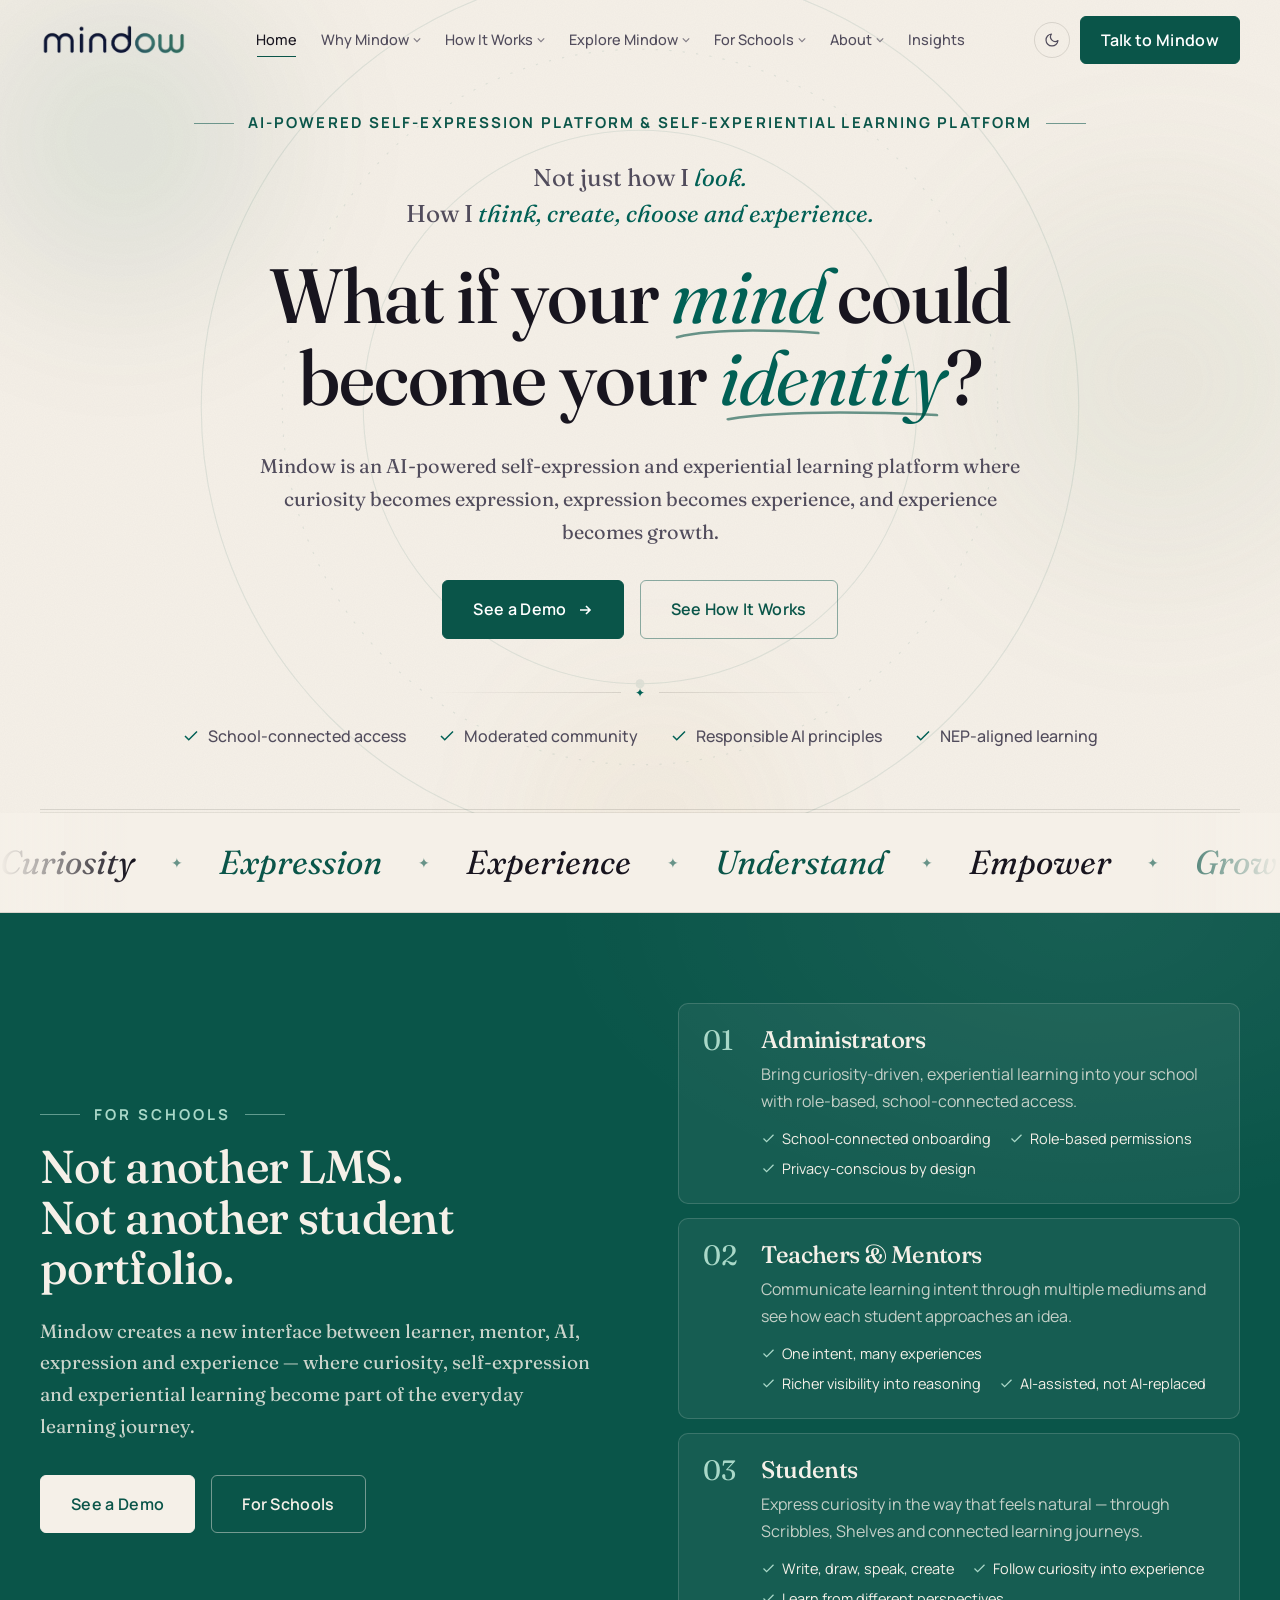
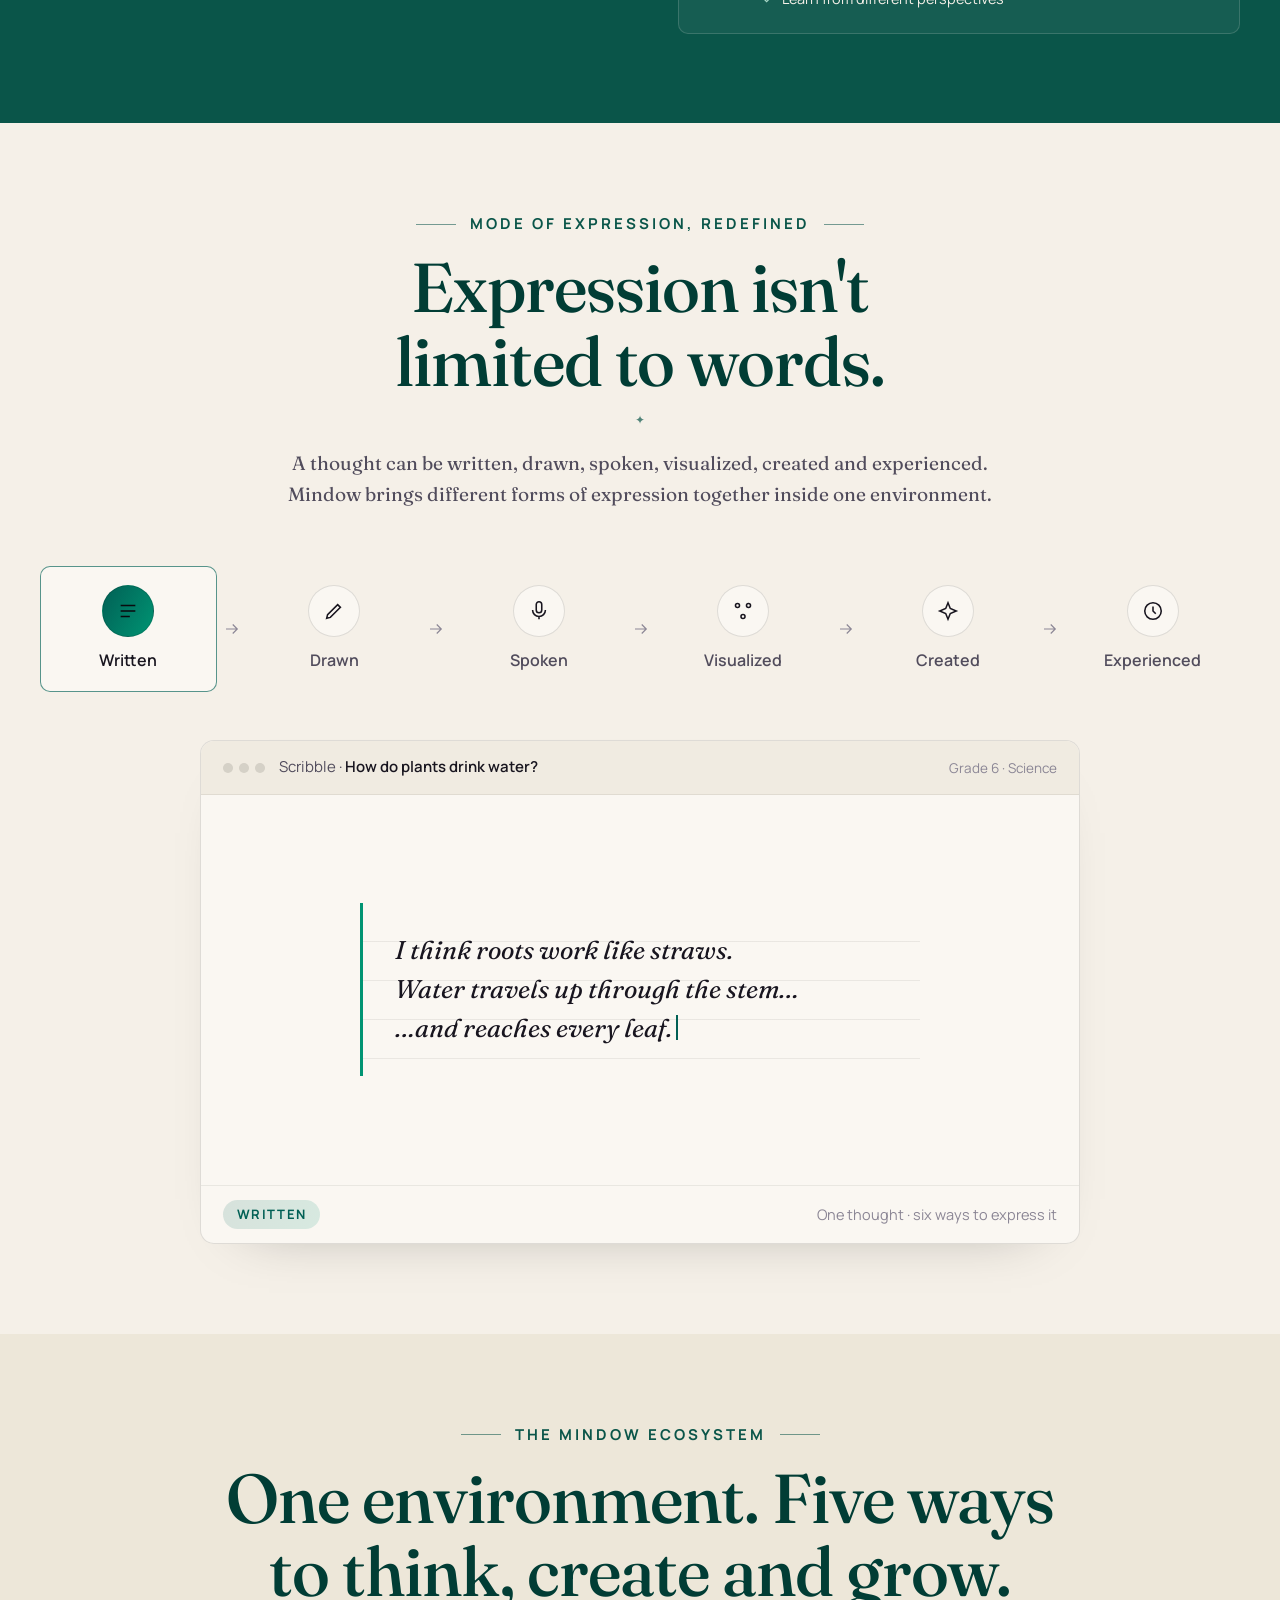
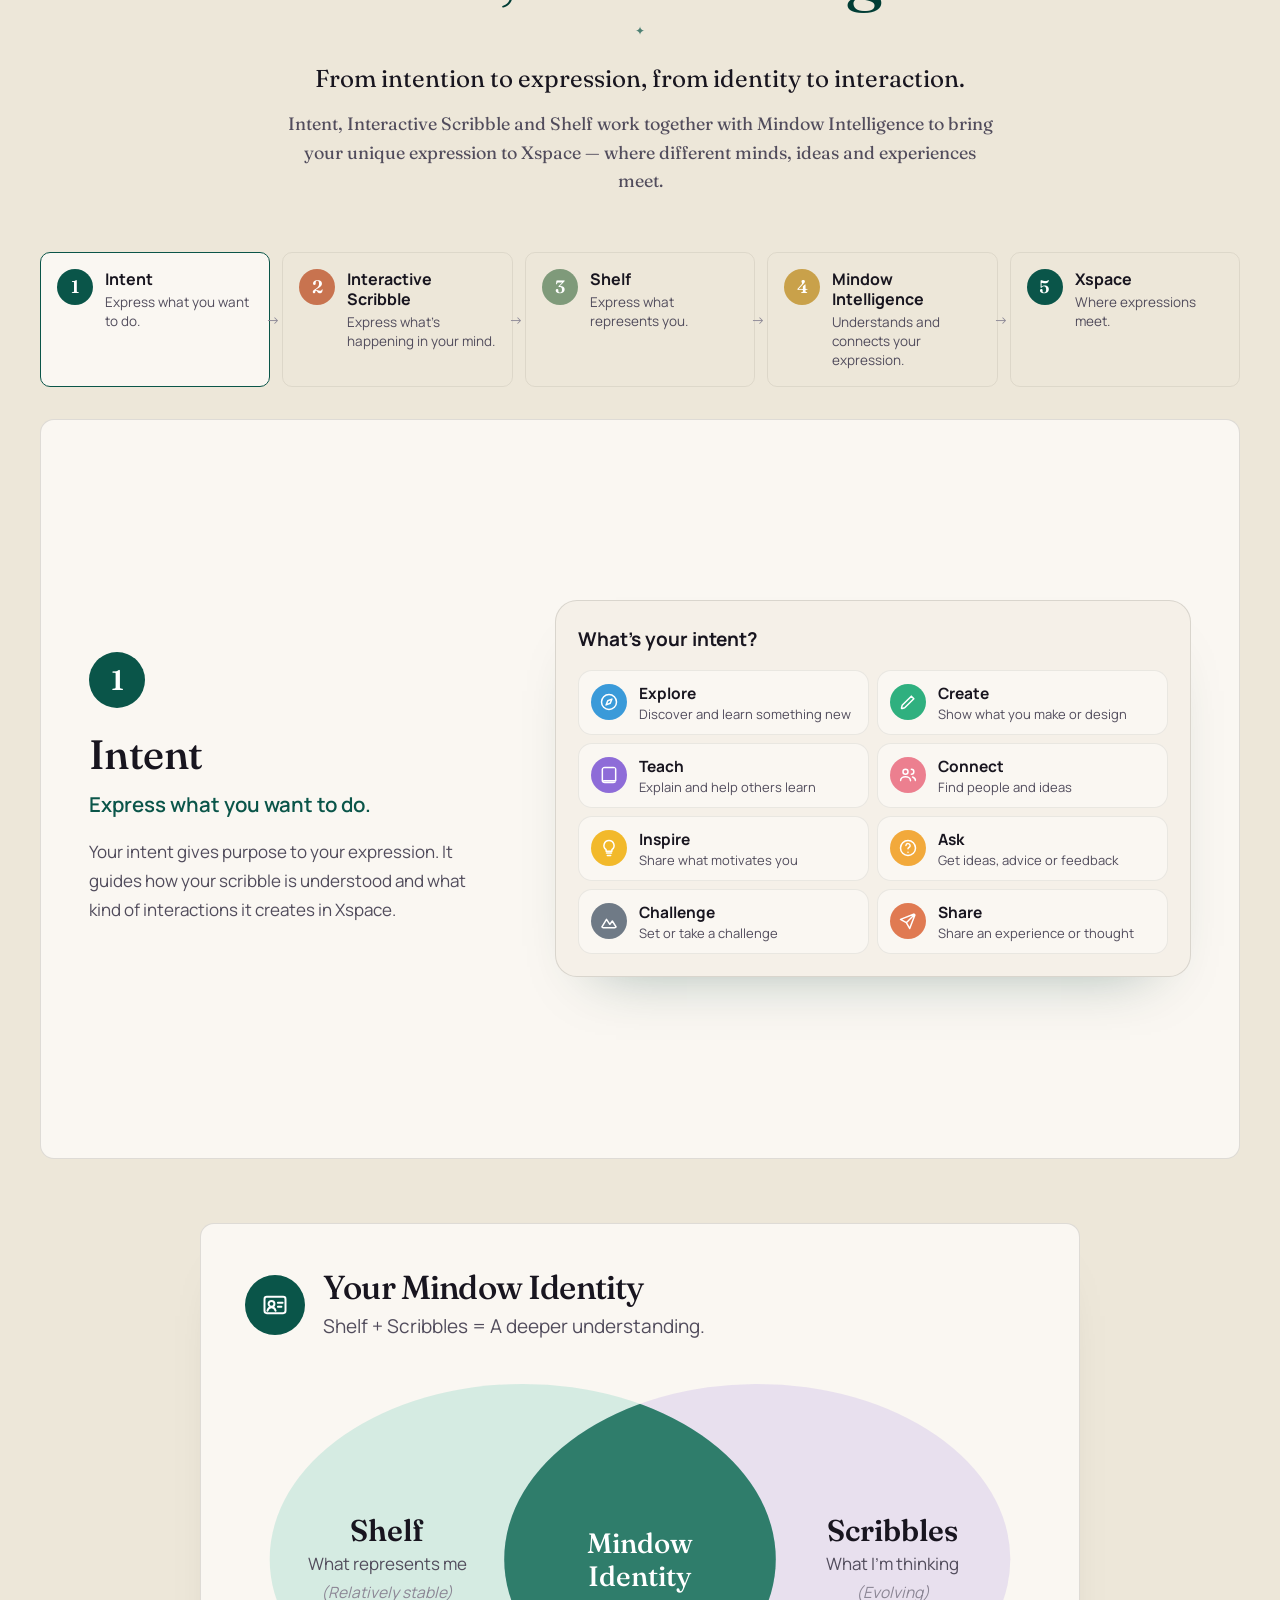
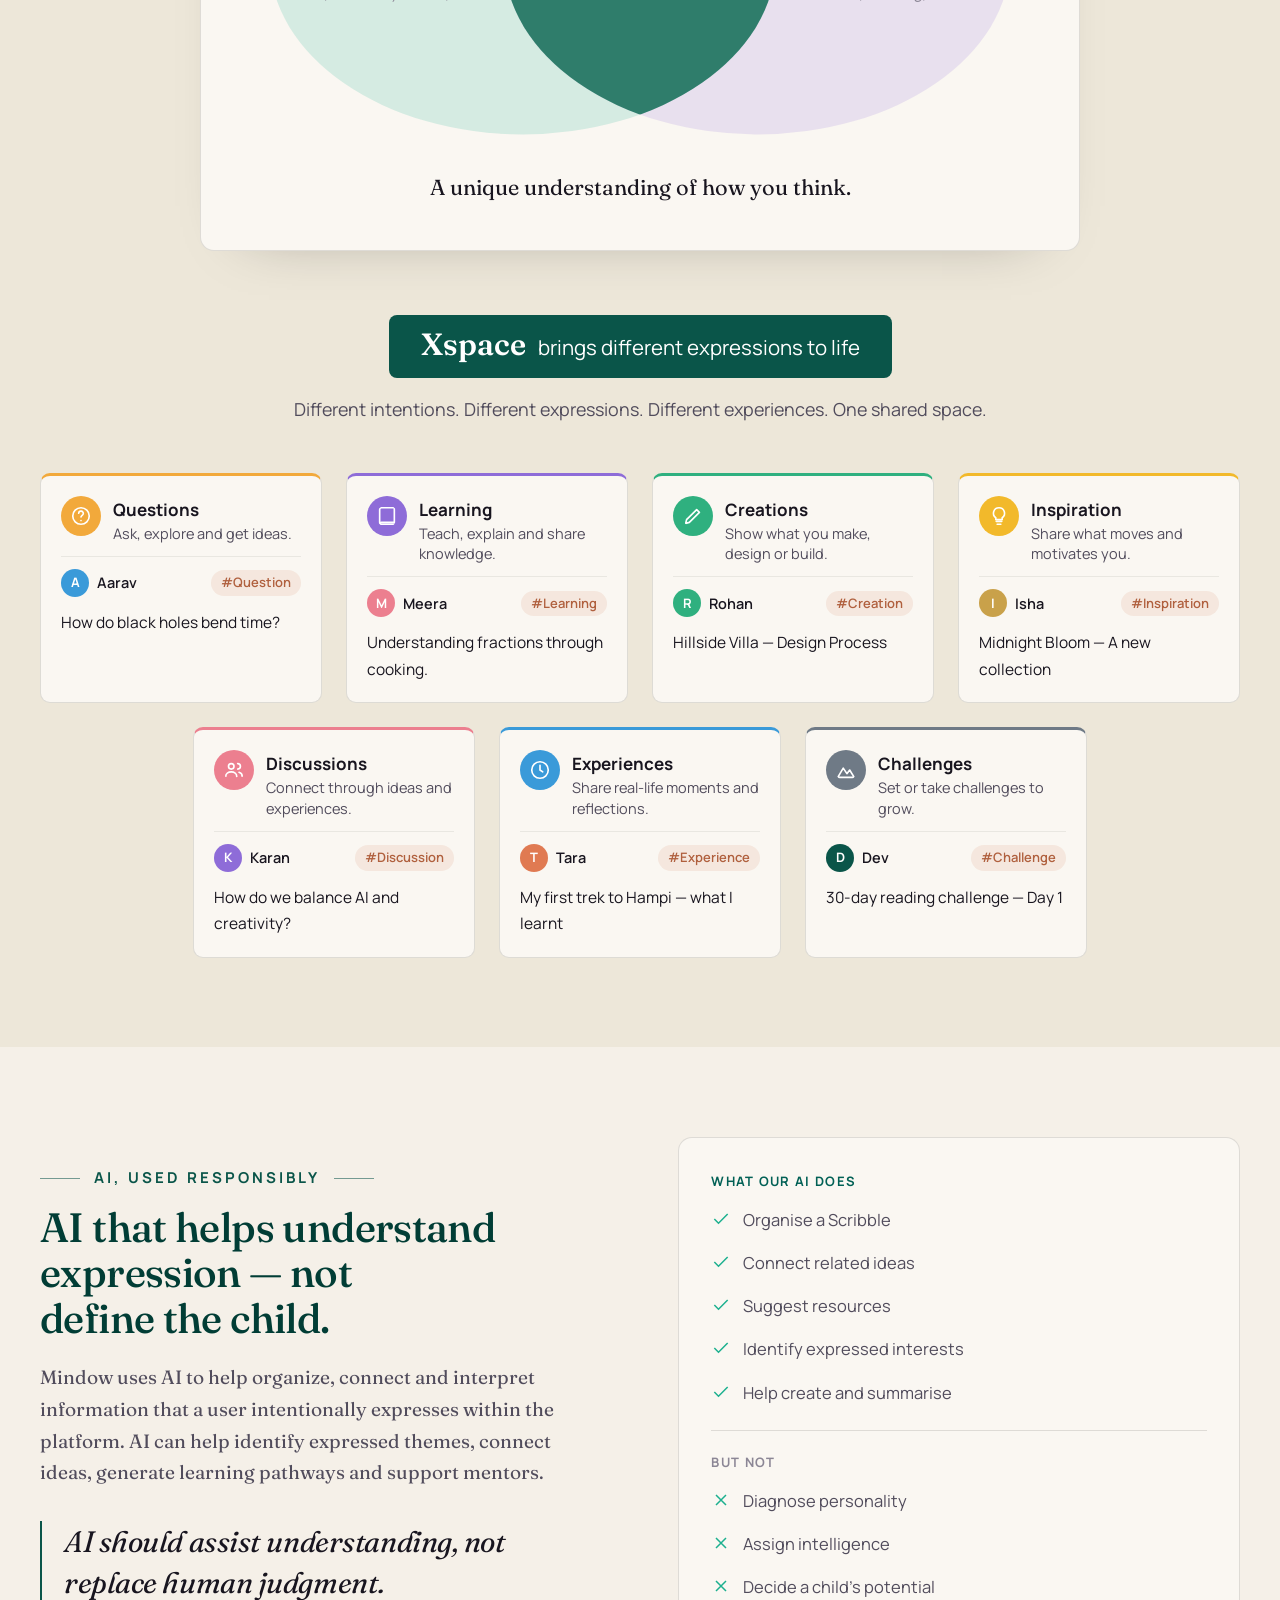
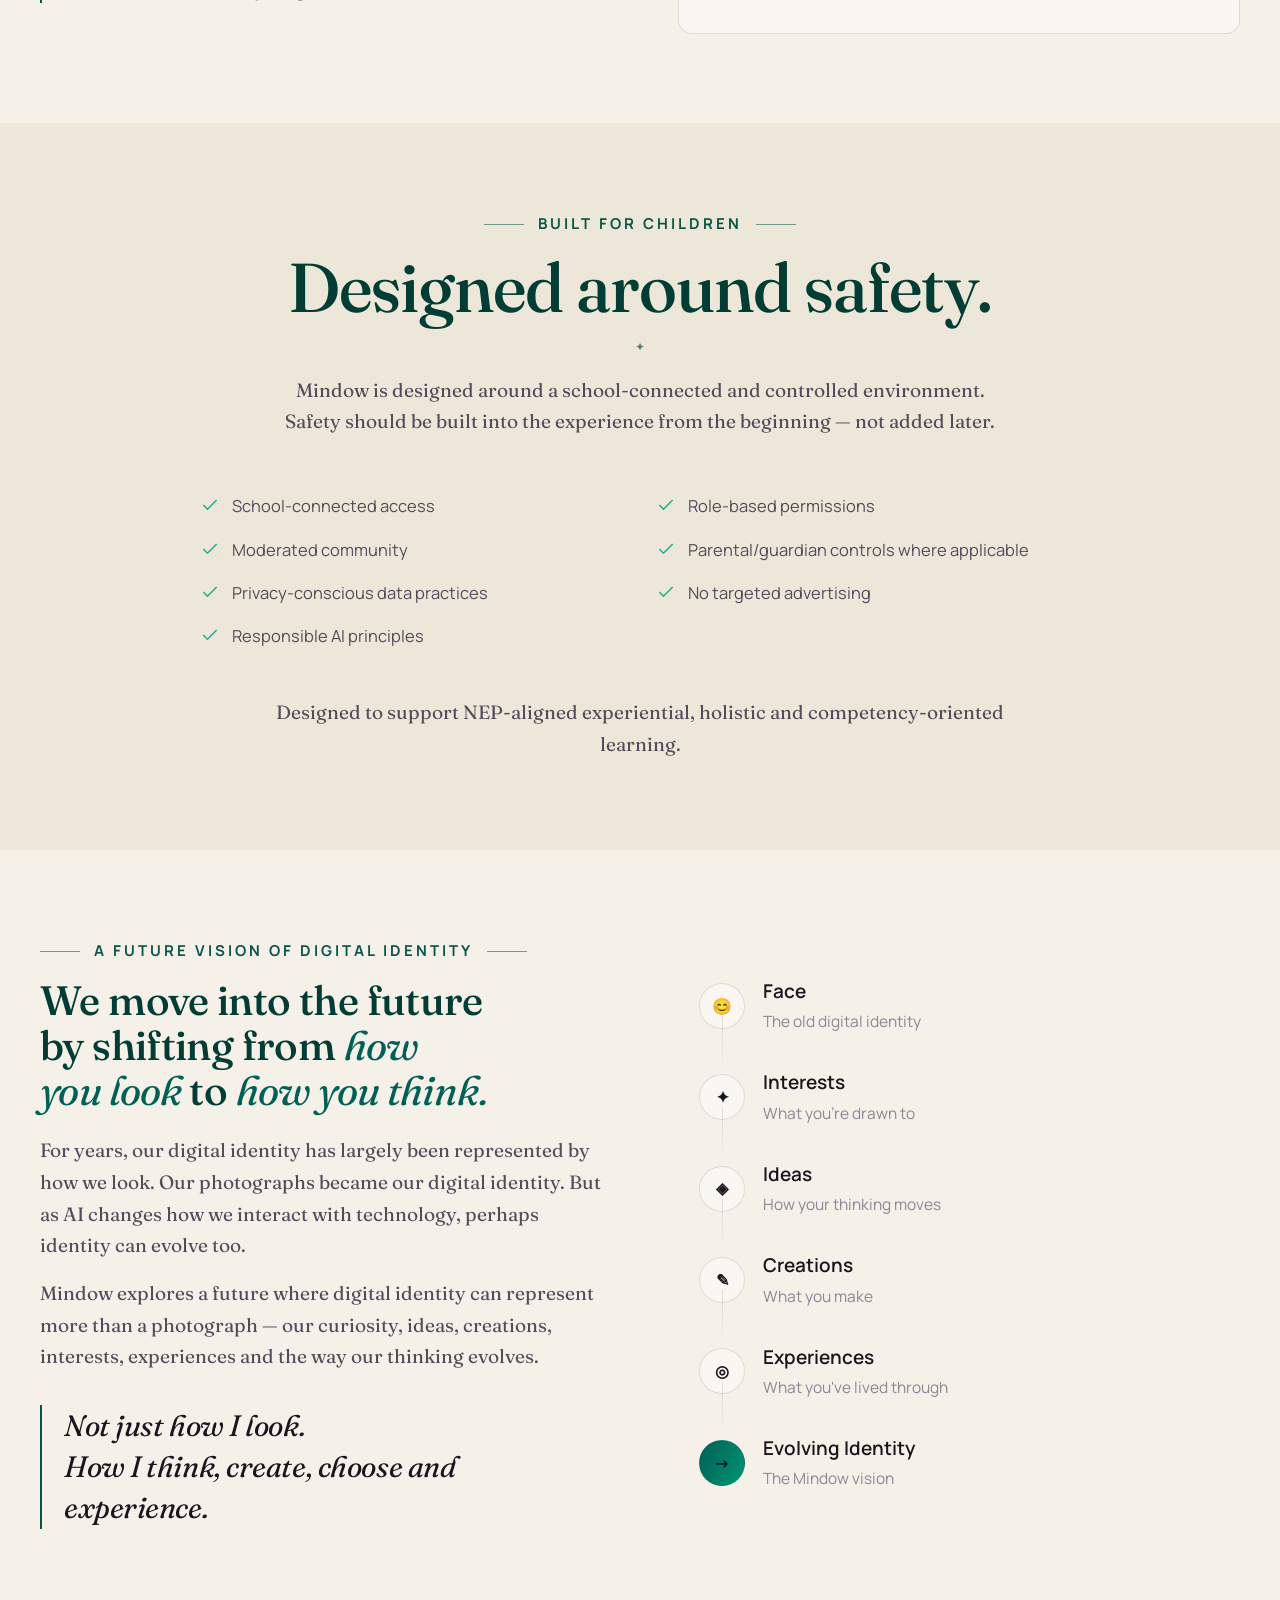
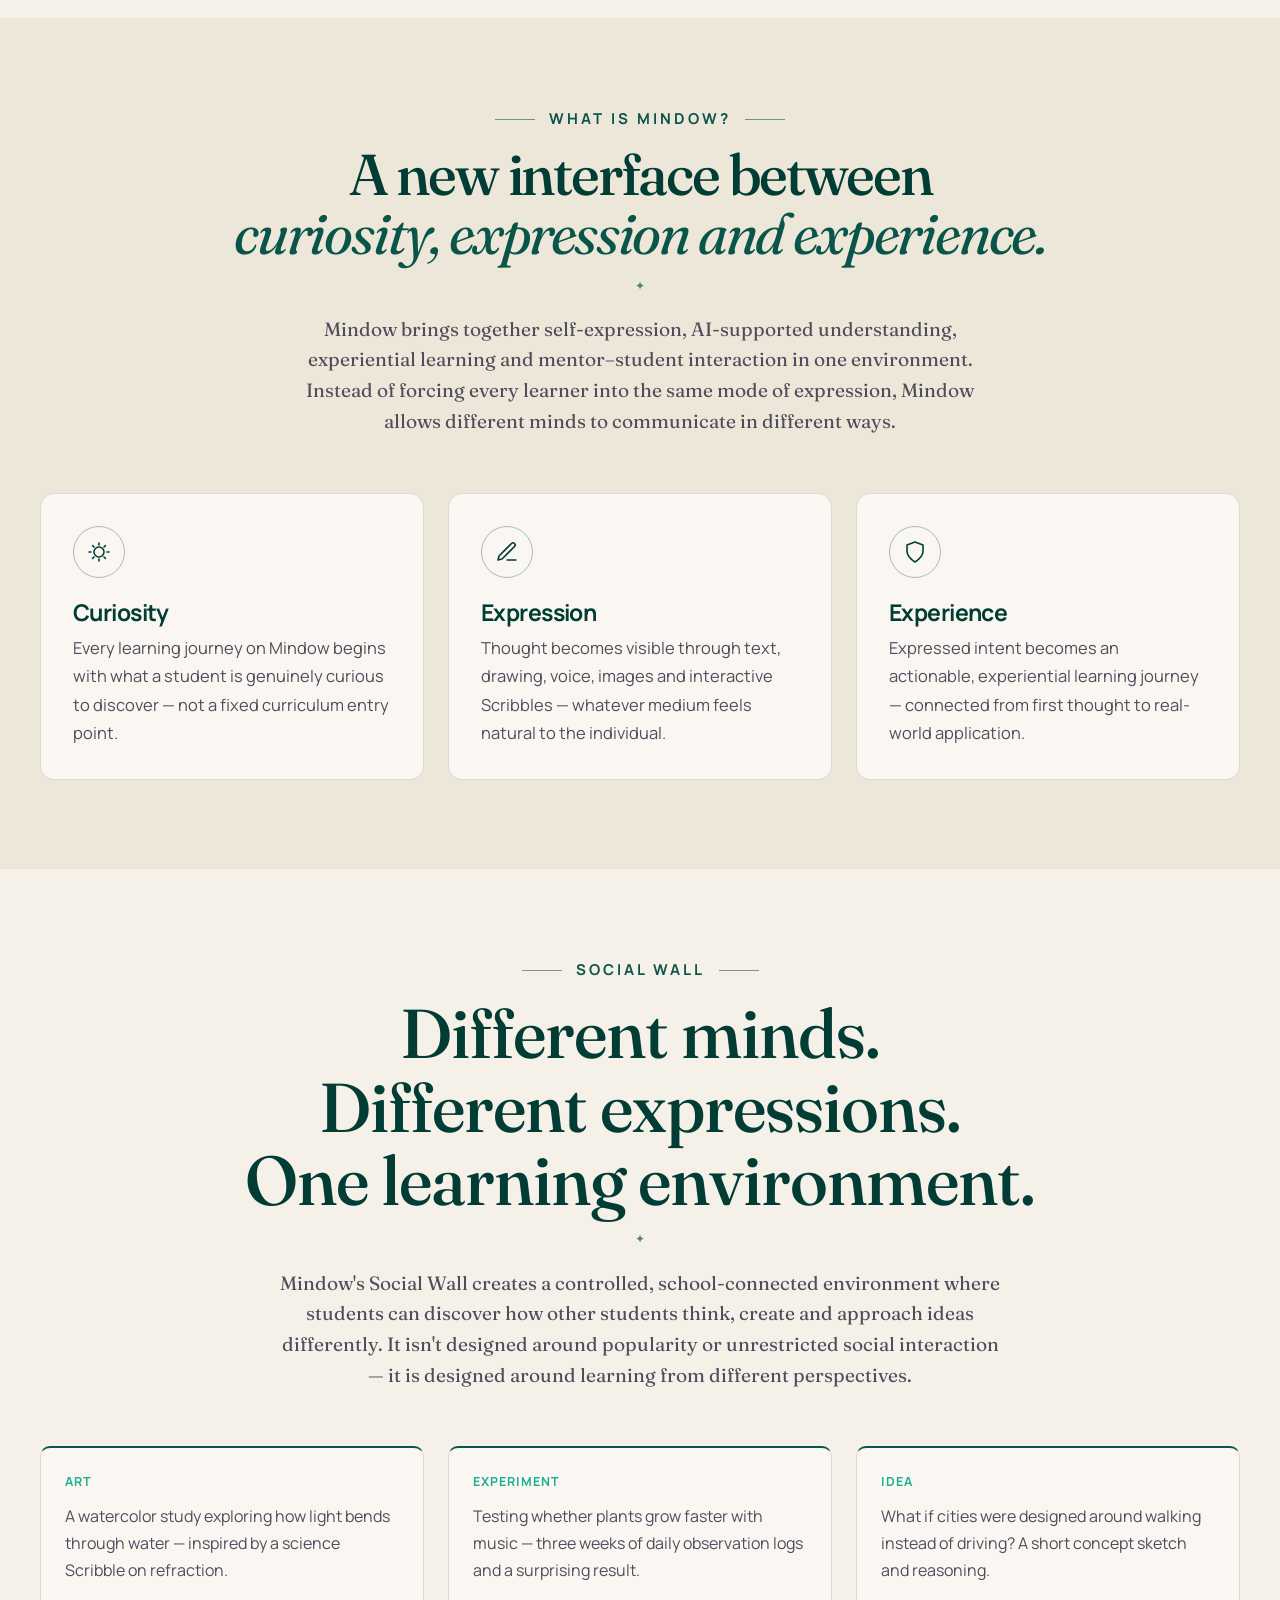
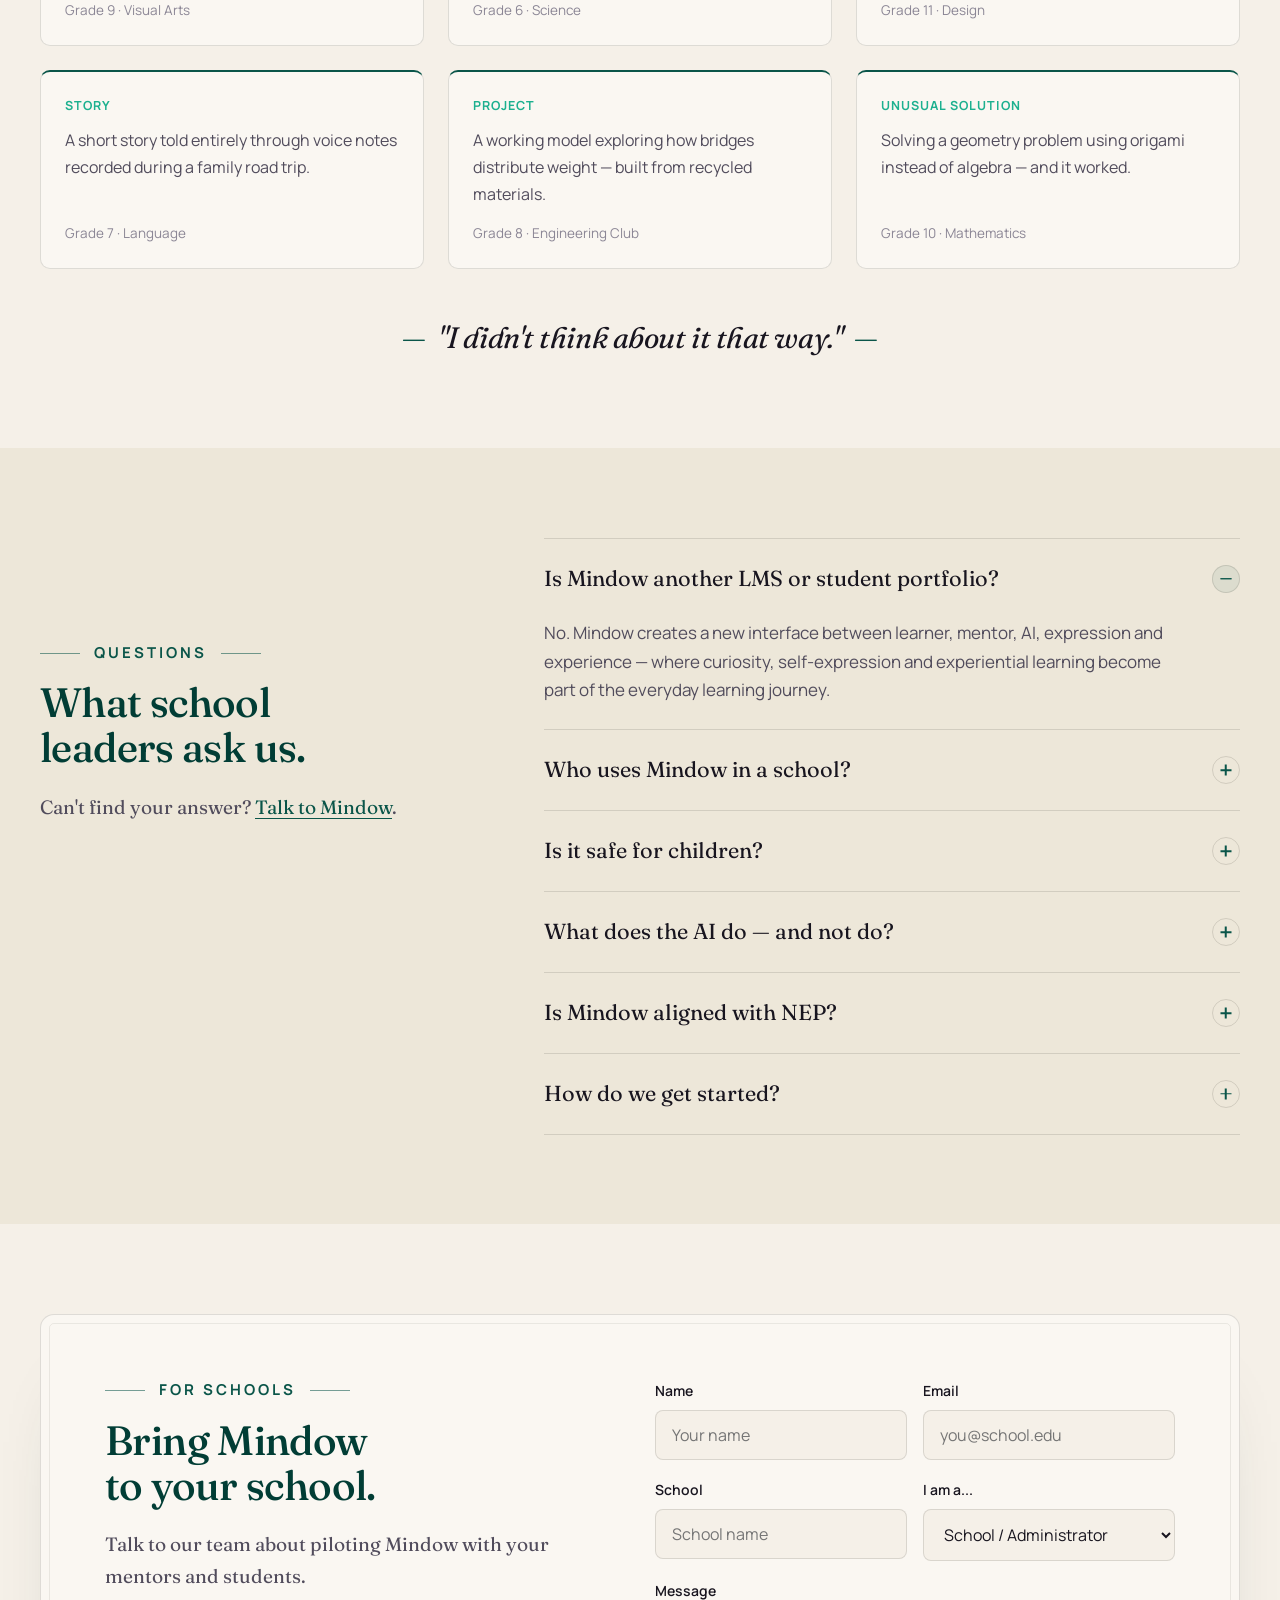
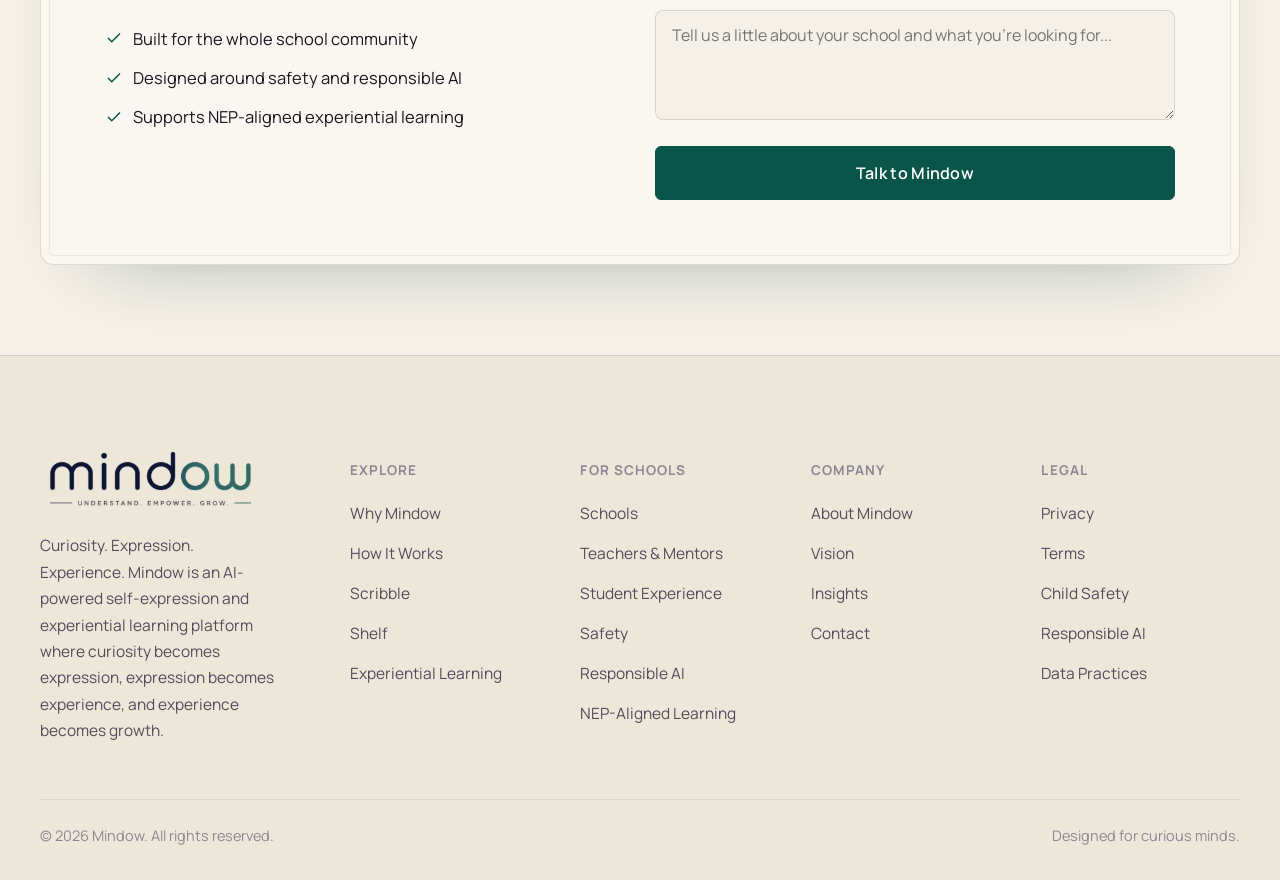
==== commit 1f2888bc: "Fix keyword ribbon not scrolling on phones - Replace CSS mask edge fade with gradient overlays (mask" ====
--- a/index.html
+++ b/index.html
@@ -6,7 +6,7 @@
 <title>Mindow — Curiosity. Expression. Experience.</title>
 <meta name="description" content="Mindow is an AI-powered self-expression and experiential learning platform where curiosity becomes expression, expression becomes experience, and experience becomes growth.">
 <link rel="icon" href="data:image/svg+xml,%3Csvg xmlns='http://www.w3.org/2000/svg' viewBox='0 0 32 32'%3E%3Ccircle cx='16' cy='16' r='15' fill='%230a0a0e'/%3E%3Cpath d='M16 5v22M8 10c4 3 4 9 0 12M24 10c-4 3-4 9 0 12' stroke='%238b7cff' stroke-width='2' fill='none' stroke-linecap='round'/%3E%3C/svg%3E">
-<link rel="stylesheet" href="css/style.css?v=19">
+<link rel="stylesheet" href="css/style.css?v=28">
 <script>(function(){try{var t=localStorage.getItem('mindow-theme');if(t==='light')document.documentElement.setAttribute('data-theme','light');}catch(e){}})();</script>
 <script>document.documentElement.classList.add('js')</script>
 </head>
@@ -1064,6 +1064,6 @@
   </div>
 </footer>
 
-<script src="js/main.js?v=18"></script>
+<script src="js/main.js?v=28"></script>
 </body>
 </html>
--- a/css/style.css
+++ b/css/style.css
@@ -2966,16 +2966,26 @@
   padding:22px 0;
   border-bottom:1px solid var(--border);
   background:var(--bg);
-  -webkit-mask-image:linear-gradient(90deg, transparent, #000 10%, #000 90%, transparent);
-          mask-image:linear-gradient(90deg, transparent, #000 10%, #000 90%, transparent);
-}
-.marquee-track{ display:flex; align-items:center; gap:36px; width:max-content; animation:marquee 38s linear infinite; }
-.marquee:hover .marquee-track{ animation-play-state:paused; }
+}
+/* edge fades as overlays (a CSS mask here freezes the animation in iOS Safari) */
+.marquee::before,
+.marquee::after{ content:''; position:absolute; top:0; bottom:0; width:10%; z-index:1; pointer-events:none; }
+.marquee::before{ left:0;  background:linear-gradient(90deg, var(--bg), transparent); }
+.marquee::after{  right:0; background:linear-gradient(270deg, var(--bg), transparent); }
+.marquee-track{
+  display:flex; align-items:center; gap:36px; width:max-content;
+  animation:marquee 38s linear infinite;
+  will-change:transform; backface-visibility:hidden;      /* smooth on phones */
+}
+/* pause on hover only where a real mouse exists (a tap would leave it stuck paused on phones) */
+@media (hover:hover) and (pointer:fine){
+  .marquee:hover .marquee-track{ animation-play-state:paused; }
+}
 .marquee span{ font-family:var(--font-display); font-style:italic; font-size:clamp(24px, 2.6vw, 36px); color:var(--text); white-space:nowrap; }
 .marquee span:nth-of-type(even){ color:var(--ink-green, #0a5549); }
 [data-theme="dark"] .marquee span:nth-of-type(even){ color:#34d399; }
 .marquee i{ font-style:normal; font-size:14px; color:var(--ink-green, #0a5549); opacity:.6; }
-@keyframes marquee{ to{ transform:translateX(-50%); } }
+@keyframes marquee{ from{ transform:translate3d(0,0,0); } to{ transform:translate3d(-50%,0,0); } }
 
 /* ---- Section headings unfold ---- */
 .section-head[data-reveal]{ opacity:1; transform:none; }
@@ -3259,4 +3269,160 @@
   .demo-card{ outline:none; padding:24px 18px; }
 }
 
+/* Why Mindow — From Face to Mind identity card */
+.fm-grid{ align-items:center; }
+.fm-grid .lede{ margin-top:var(--sp-title-desc); }
+.fm-card{
+  padding:clamp(22px, 3vw, 36px);
+  background:var(--surface);
+  border:1px solid var(--border);
+  border-radius:var(--radius-l);
+  box-shadow:0 30px 70px -50px rgba(1,61,53,.45);
+}
+.fm-card small{ display:block; font-size:13px; font-weight:700; letter-spacing:.16em; text-transform:uppercase; color:var(--text-faint); }
+.fm-card b{ display:block; font-family:var(--font-display); font-weight:500; font-size:clamp(20px, 1.8vw, 24px); color:var(--text); }
+.fm-then{ display:flex; align-items:center; gap:16px; opacity:.55; filter:grayscale(1); }
+.fm-avatar{ width:52px; height:52px; border-radius:50%; display:grid; place-items:center; background:var(--surface-2); border:1px dashed var(--border); }
+.fm-avatar svg{ width:26px; height:26px; fill:none; stroke:var(--text-dim); stroke-width:1.6; }
+.fm-then b{ text-decoration:line-through; text-decoration-thickness:1px; }
+.fm-arrow{ display:flex; align-items:center; gap:12px; margin:18px 0; color:var(--ink-green, #0a5549); font-size:12px; }
+.fm-arrow span{ flex:1; height:1px; background:var(--border); }
+.fm-now-head small{ color:var(--ink-green, #0a5549); }
+.fm-tiles{ display:grid; grid-template-columns:repeat(2, minmax(0,1fr)); gap:10px; margin-top:16px; }
+.fm-hint{ margin-top:6px; font-size:14.5px; color:var(--text-dim); }
+.fm-tiles li{ display:flex; }
+.fm-tile{
+  position:relative; width:100%;
+  display:flex; align-items:center; gap:12px; text-align:left;
+  padding:11px 36px 11px 12px;
+  border:1px solid var(--border); border-radius:12px;
+  background:var(--bg);
+  font:inherit; font-size:15.5px; font-weight:600; color:var(--text);
+  cursor:pointer;
+  transition:border-color .3s, background .3s, transform .3s var(--ease), box-shadow .3s;
+}
+.fm-tile:hover{ border-color:rgba(10,85,73,.45); transform:translateY(-2px); }
+.fm-tile:focus-visible{ outline:2px solid var(--ink-green, #0a5549); outline-offset:2px; }
+.fm-tile[aria-pressed="true"]{ background:rgba(10,85,73,.07); border-color:var(--ink-green, #0a5549); box-shadow:0 8px 20px -14px rgba(10,85,73,.6); }
+.fm-tile svg{ width:34px; height:34px; padding:7px; flex-shrink:0; border-radius:50%; background:rgba(10,85,73,.08); fill:none; stroke:var(--ink-green, #0a5549); stroke-width:1.7; stroke-linecap:round; stroke-linejoin:round; transition:background .3s, stroke .3s; }
+.fm-tile[aria-pressed="true"] svg{ background:var(--ink-green, #0a5549); stroke:#fff; }
+.fm-check{ position:absolute; right:12px; top:50%; width:18px; height:18px; margin-top:-9px; border-radius:50%; border:1.5px solid var(--border); transition:background .3s, border-color .3s; }
+.fm-tile[aria-pressed="true"] .fm-check{ background:var(--ink-green, #0a5549) url("data:image/svg+xml,%3Csvg xmlns='http://www.w3.org/2000/svg' viewBox='0 0 24 24' fill='none' stroke='white' stroke-width='3' stroke-linecap='round' stroke-linejoin='round'%3E%3Cpath d='M20 6L9 17l-5-5'/%3E%3C/svg%3E") center/11px no-repeat; border-color:var(--ink-green, #0a5549); }
+[data-theme="dark"] .fm-tile svg{ stroke:#34d399; background:rgba(52,211,153,.1); }
+.fm-card[data-reveal] .fm-tiles li{ opacity:0; transform:translateY(10px); transition:opacity .5s var(--ease), transform .5s var(--ease); transition-delay:calc(.25s + var(--i) * .07s); }
+.fm-card[data-reveal].in .fm-tiles li{ opacity:1; transform:none; }
+
+/* live identity profile */
+.fm-profile{ margin-top:20px; padding:18px; border-radius:14px; background:var(--bg); border:1px dashed var(--border); transition:border-color .4s, background .4s; }
+.fm-card.has-entries .fm-profile{ border-style:solid; border-color:rgba(10,85,73,.3); }
+.fm-profile-head{ display:flex; align-items:center; gap:12px; }
+.fm-profile-head b{ font-size:18px !important; }
+.fm-initial{ width:40px; height:40px; border-radius:50%; flex-shrink:0; display:grid; place-items:center; background:var(--ink-green, #0a5549); color:#fff; font-weight:700; }
+.fm-meter{ margin-left:auto; width:84px; height:6px; border-radius:99px; background:var(--border-soft); overflow:hidden; flex-shrink:0; }
+.fm-meter span{ display:block; height:100%; background:var(--ink-green, #0a5549); transform-origin:left; transform:scaleX(0); transition:transform .6s var(--ease); }
+.fm-count{ letter-spacing:.06em !important; }
+.fm-entries{ display:flex; flex-wrap:wrap; align-content:flex-start; gap:8px; margin-top:14px; height:136px; overflow-y:auto; padding-right:4px; scrollbar-width:thin; }   /* fixed height: the card never jumps */
+.fm-entries:empty{ display:none; }
+.fm-card:not(.has-entries) .fm-empty{ min-height:136px; display:flex; align-items:center; margin-top:14px; }   /* same height as the list */
+.fm-entries li{ display:inline-flex; align-items:center; gap:8px; max-width:100%; padding:5px 14px 5px 5px; border-radius:99px; background:var(--surface); border:1px solid rgba(10,85,73,.22); animation:md-pop .35s var(--ease) both; }
+.fm-entries svg{ width:26px; height:26px; padding:5px; flex-shrink:0; border-radius:50%; background:var(--ink-green, #0a5549); fill:none; stroke:#fff; stroke-width:1.8; stroke-linecap:round; stroke-linejoin:round; }
+.fm-entries span{ min-width:0; }
+.fm-entries b{ position:absolute; width:1px; height:1px; overflow:hidden; clip:rect(0 0 0 0); white-space:nowrap; }   /* label kept for screen readers; icon shows it visually */
+.fm-entries em{ display:block; font-family:var(--font-display); font-size:15.5px; line-height:1.3; color:var(--text); }
+.fm-empty{ margin-top:12px; font-size:15px; font-style:italic; color:var(--text-dim); }
+.fm-card.has-entries .fm-empty{ display:none; }
+@media(max-width:599px){
+  .fm-tiles{ gap:8px; }
+  .fm-tile{ padding:10px 30px 10px 10px; gap:8px; font-size:14px; }
+  .fm-tile svg{ width:30px; height:30px; padding:6px; }
+  .fm-check{ right:8px; width:16px; height:16px; margin-top:-8px; }
+  .fm-meter{ width:56px; }
+  .fm-card small{ font-size:13px; }
+}
+
+/* How It Works — real sketch pad inside the Scribble builder */
+.chip.sketch-pad{
+  position:relative; flex:1 1 100%; max-width:none; width:100%;
+  display:block; padding:0; height:240px;
+  background:#fffdf8; color:var(--text);
+  border:1px solid var(--border); border-radius:14px;
+  overflow:hidden; cursor:crosshair;
+}
+.sketch-pad canvas{ position:absolute; inset:0; width:100%; height:100%; touch-action:none; }
+.sketch-hint{
+  position:absolute; inset:0; display:grid; place-items:center; pointer-events:none;
+  font-family:var(--font-hand, cursive); font-size:28px; color:var(--text-faint);
+  transition:opacity .3s;
+}
+.sketch-pad.drawn .sketch-hint{ opacity:0; }
+.sketch-tools{
+  position:absolute; right:10px; bottom:10px; display:flex; align-items:center; gap:8px;
+  padding:6px 8px; border-radius:99px; background:rgba(255,255,255,.92); border:1px solid var(--border-soft);
+  box-shadow:0 6px 16px -10px rgba(0,0,0,.3);
+}
+.sketch-color{ width:22px; height:22px; border-radius:50%; border:2px solid #fff; box-shadow:0 0 0 1px var(--border); cursor:pointer; padding:0; }
+.sketch-color.active{ box-shadow:0 0 0 2px var(--ink-green, #0a5549); }
+.sketch-clear{ border:0; background:none; font:inherit; font-size:13.5px; font-weight:600; color:var(--text-dim); cursor:pointer; padding:2px 6px; }
+.sketch-clear:hover{ color:var(--text); }
+[data-theme="dark"] .chip.sketch-pad{ background:#f5f0e8; }
+@media(max-width:599px){ .chip.sketch-pad{ height:200px; } }
+
+/* How It Works — usable Scribble layers */
+.chip.layer-card{
+  display:flex; flex-direction:column; align-items:stretch; gap:10px;
+  flex:1 1 260px; max-width:none;
+  padding:14px; background:#fffdf8; color:var(--text);
+  border:1px solid var(--border); border-radius:14px; font-size:15px;
+}
+.chip.layer-card.wide{ flex-basis:100%; }
+.lc-head{ display:flex; align-items:center; gap:8px; font-size:13px; font-weight:700; letter-spacing:.12em; text-transform:uppercase; color:var(--ink-green, #0a5549); }
+.lc-head svg{ width:16px; height:16px; }
+.lc-text{
+  width:100%; resize:none; overflow:hidden; border:0; outline:0; background:transparent; padding:0;
+  font-family:var(--font-hand, cursive); font-size:26px; line-height:1.25; color:var(--text);
+}
+.lc-drop{
+  position:relative; display:flex; align-items:center; justify-content:center; min-height:120px;
+  border:1.5px dashed var(--border); border-radius:10px; cursor:pointer;
+  font-size:15px; font-weight:600; color:var(--text-dim); text-align:center; padding:12px;
+  transition:border-color .3s, background .3s;
+}
+.lc-drop:hover{ border-color:var(--ink-green, #0a5549); background:rgba(10,85,73,.04); color:var(--ink-green, #0a5549); }
+.lc-drop input{ position:absolute; inset:0; opacity:0; cursor:pointer; }
+.layer-card.filled .lc-drop{ min-height:0; padding:6px 10px; border-style:solid; font-size:13.5px; order:3; }
+.lc-preview{ width:100%; max-height:220px; object-fit:cover; border-radius:10px; background:#000; }
+img.lc-preview{ background:none; }
+.lc-voice{ display:flex; align-items:center; gap:14px; }
+.lc-rec{
+  display:inline-flex; align-items:center; gap:10px; padding:10px 18px; border-radius:99px;
+  border:1px solid var(--border); background:var(--surface); font:inherit; font-size:15px; font-weight:600; color:var(--text); cursor:pointer;
+}
+.lc-rec i{ width:12px; height:12px; border-radius:50%; background:#d64545; }
+.recording .lc-rec{ border-color:#d64545; color:#b23434; }
+.recording .lc-rec i{ border-radius:2px; animation:md-blink 1s steps(1) infinite; }
+.lc-rec:disabled{ opacity:.5; cursor:not-allowed; }
+.lc-time{ font-variant-numeric:tabular-nums; font-size:15px; color:var(--text-dim); }
+.lc-audio{ width:100%; height:40px; }
+.lc-note{ font-size:13.5px; color:var(--text-dim); }
+.lc-flow{ display:flex; flex-wrap:wrap; align-items:center; gap:10px 28px; }
+.lc-node{
+  position:relative; padding:8px 14px; border-radius:99px; outline:0;
+  background:rgba(10,85,73,.08); border:1px solid rgba(10,85,73,.25);
+  font-size:15px; font-weight:600; color:var(--text); min-width:60px; text-align:center;
+}
+.lc-node:focus{ border-color:var(--ink-green, #0a5549); background:#fff; }
+.lc-node + .lc-node::before{ content:'→'; position:absolute; left:-21px; top:50%; transform:translateY(-50%); color:var(--ink-green, #0a5549); font-weight:400; }
+.lc-add{ border:1px dashed var(--border); background:none; border-radius:99px; padding:7px 14px; font:inherit; font-size:14px; font-weight:600; color:var(--text-dim); cursor:pointer; }
+.lc-add:hover{ border-color:var(--ink-green, #0a5549); color:var(--ink-green, #0a5549); }
+[data-theme="dark"] .chip.layer-card{ background:#f5f0e8; color:#18151f; }
+@media(max-width:599px){
+  .lc-text{ font-size:23px; }
+  .lc-head{ font-size:13px; }
+}
+
+@media (prefers-reduced-motion:reduce){
+  .marquee{ overflow-x:auto; scrollbar-width:none; }        /* no auto-scroll: let people swipe it instead */
+  .marquee::-webkit-scrollbar{ display:none; }
+  .marquee-track{ animation:none !important; padding:0 24px; }
+}
 @media (prefers-reduced-motion:reduce){*{scroll-behavior:auto!important;animation-duration:.01ms!important;animation-iteration-count:1!important;transition-duration:.01ms!important;}}
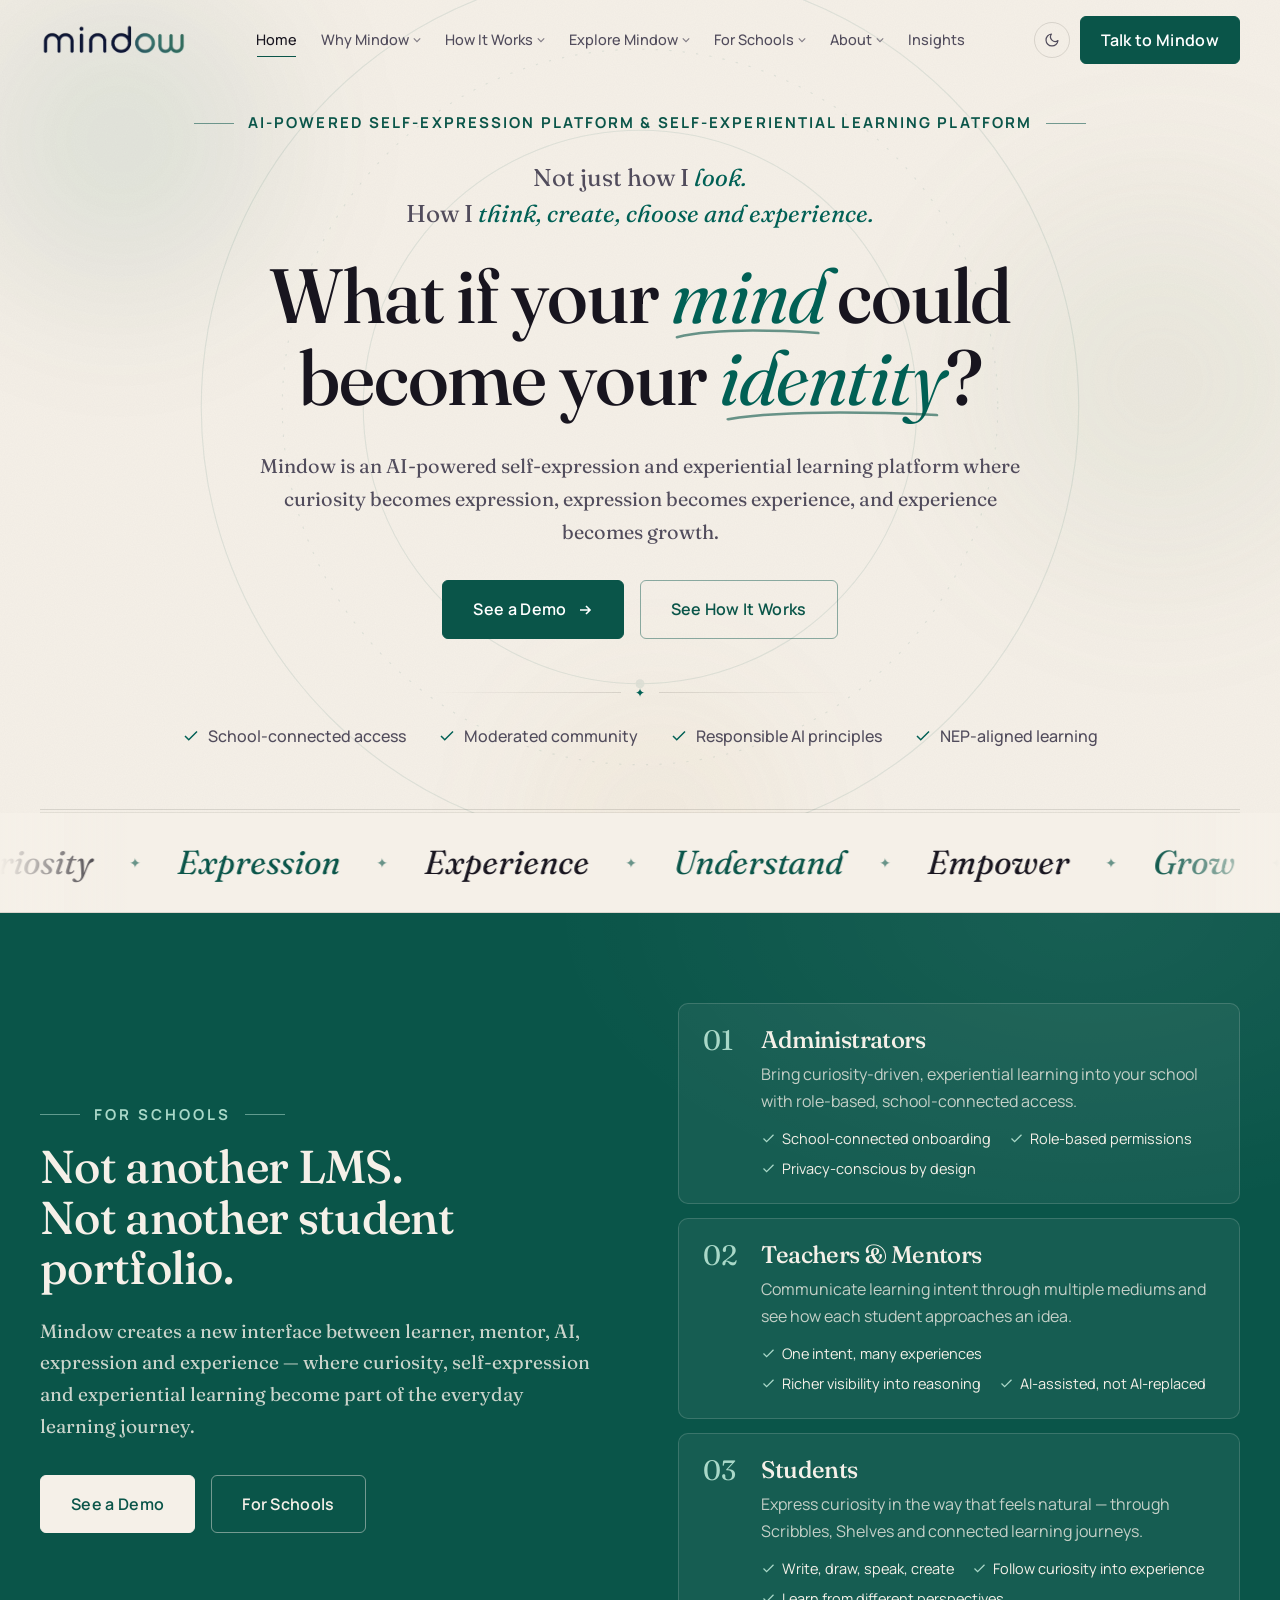
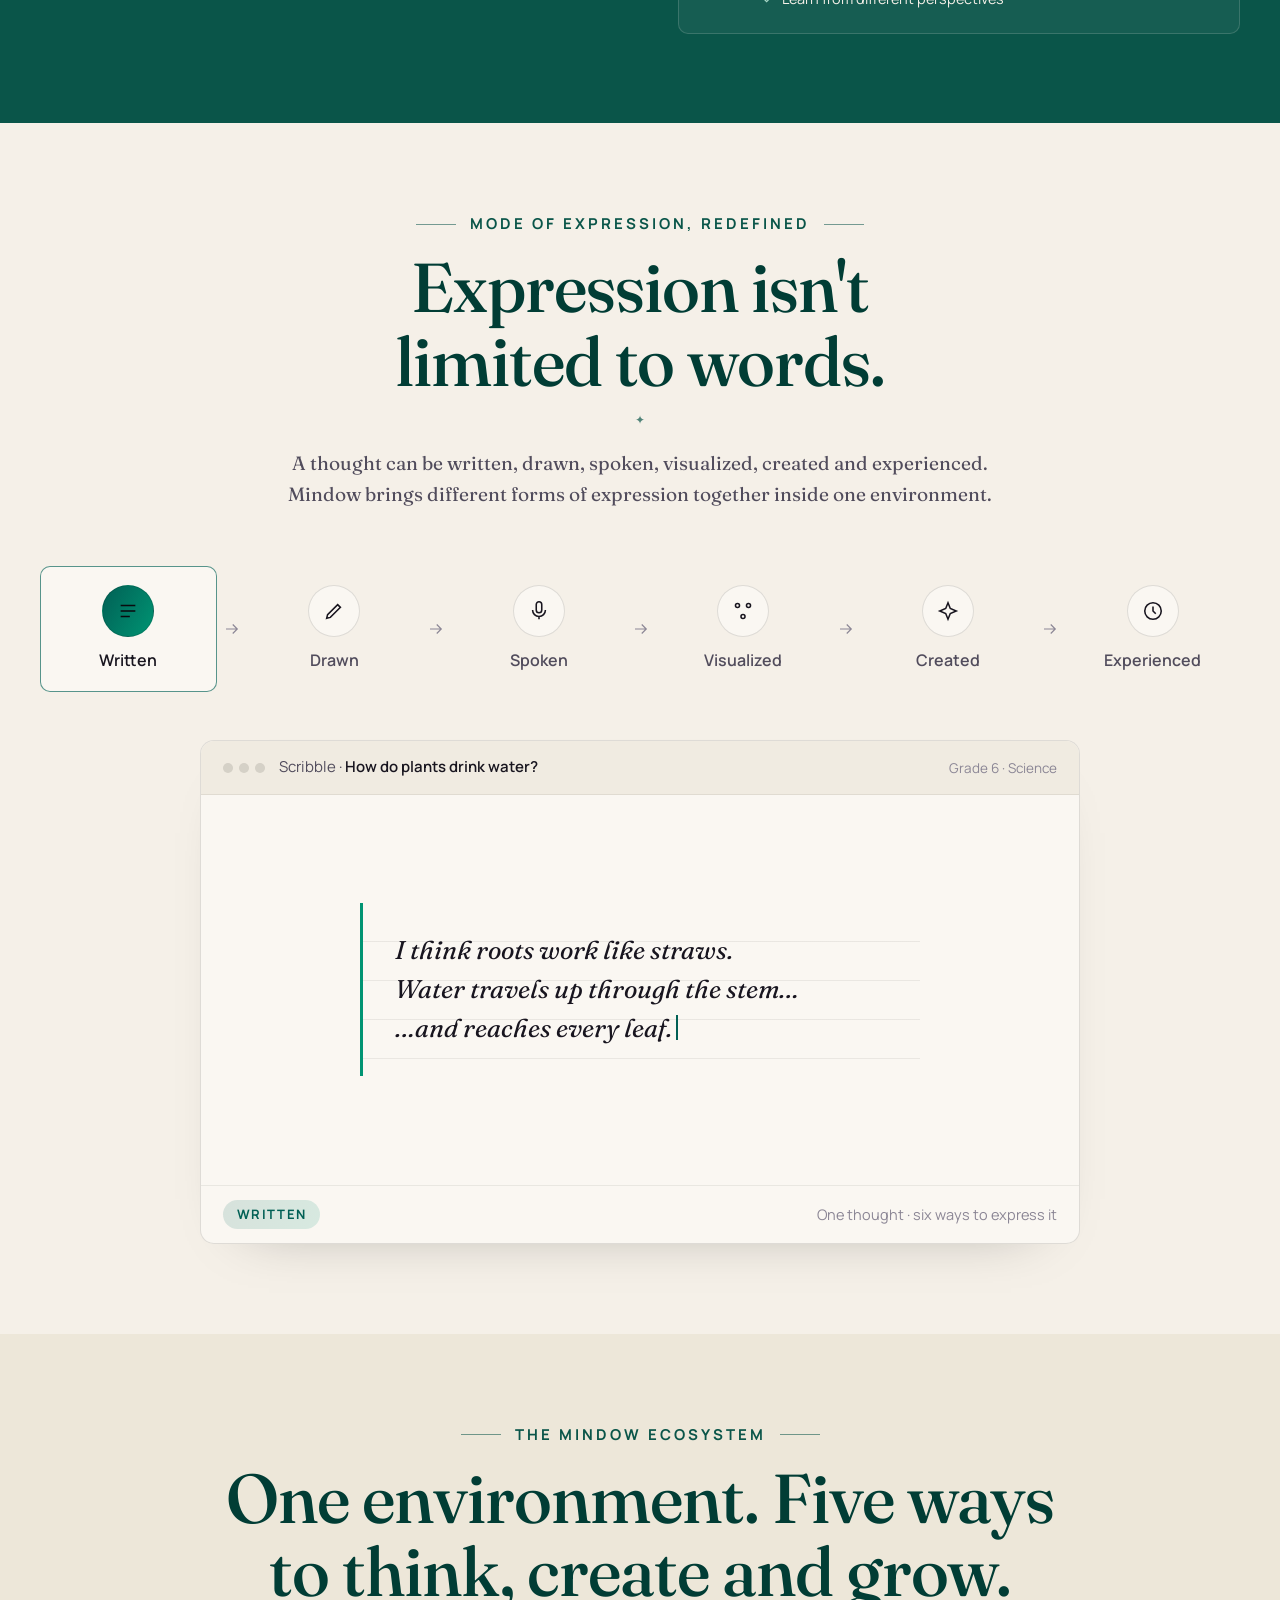
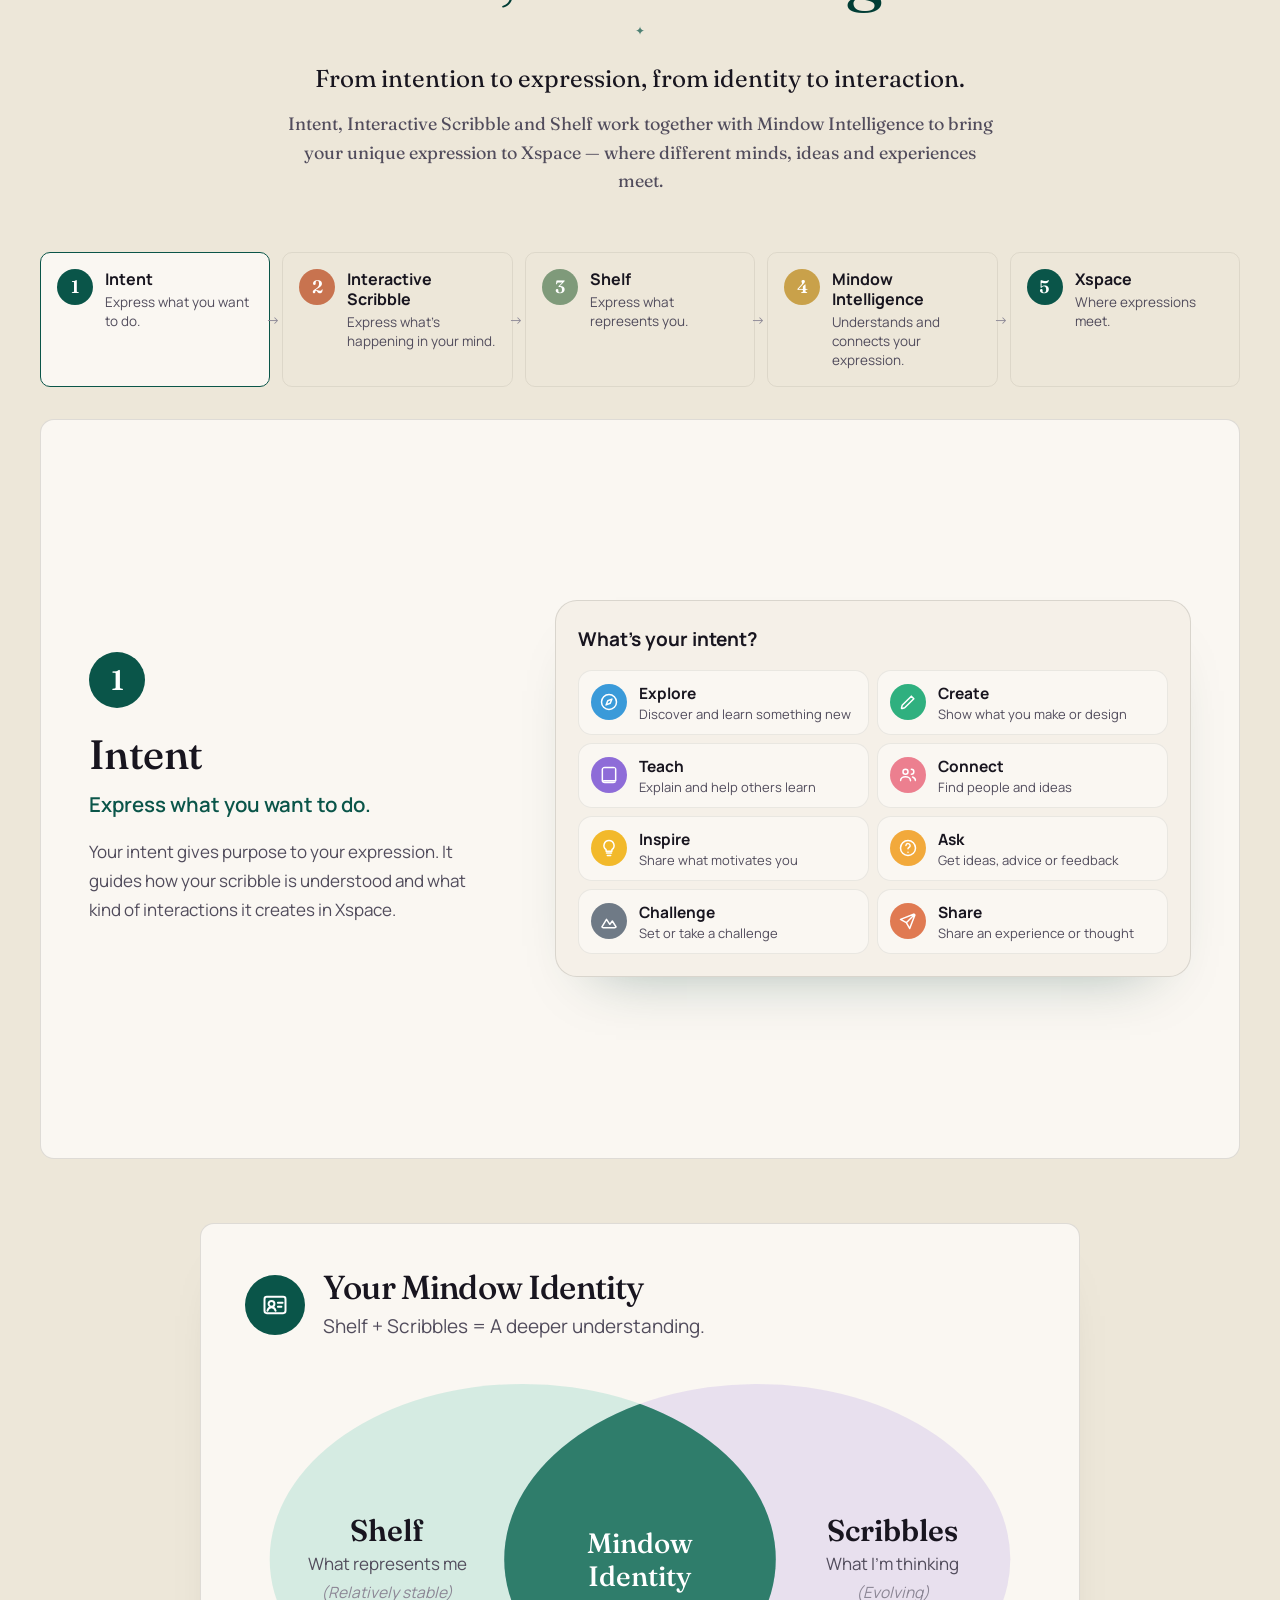
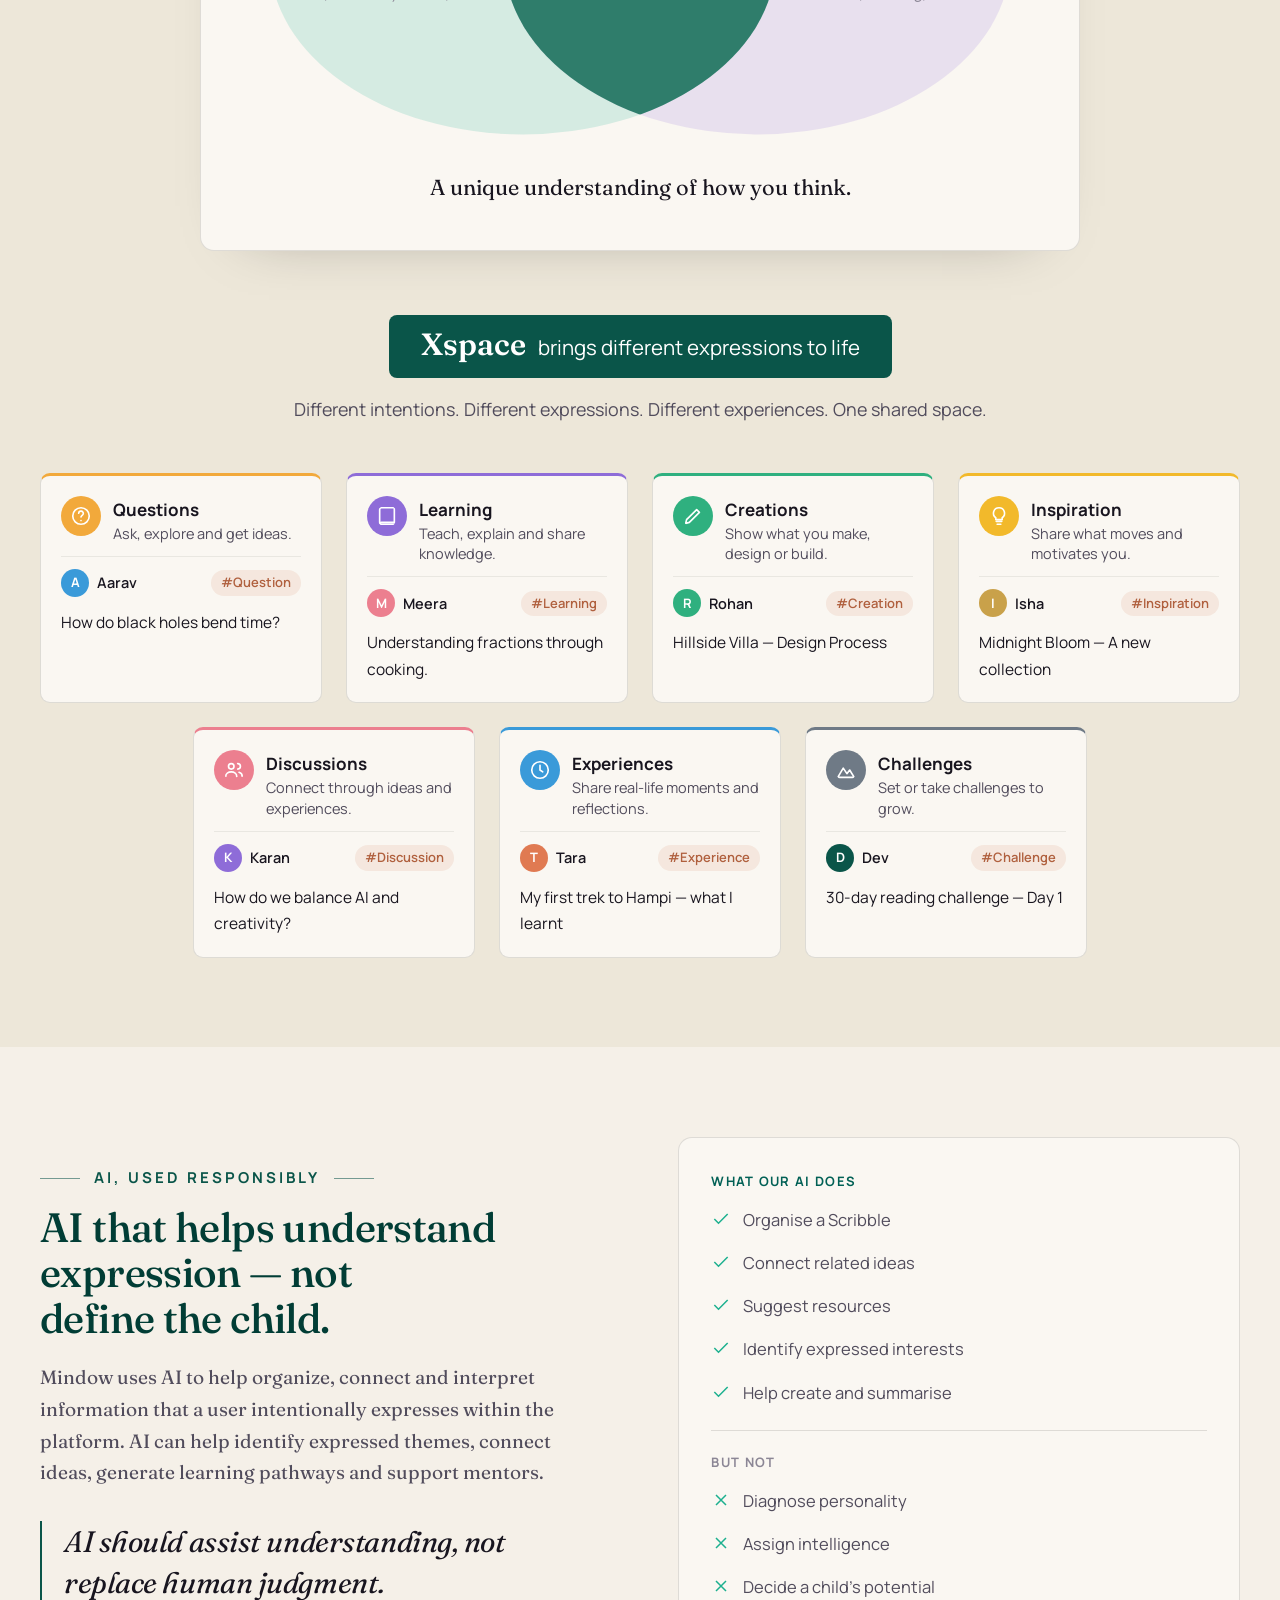
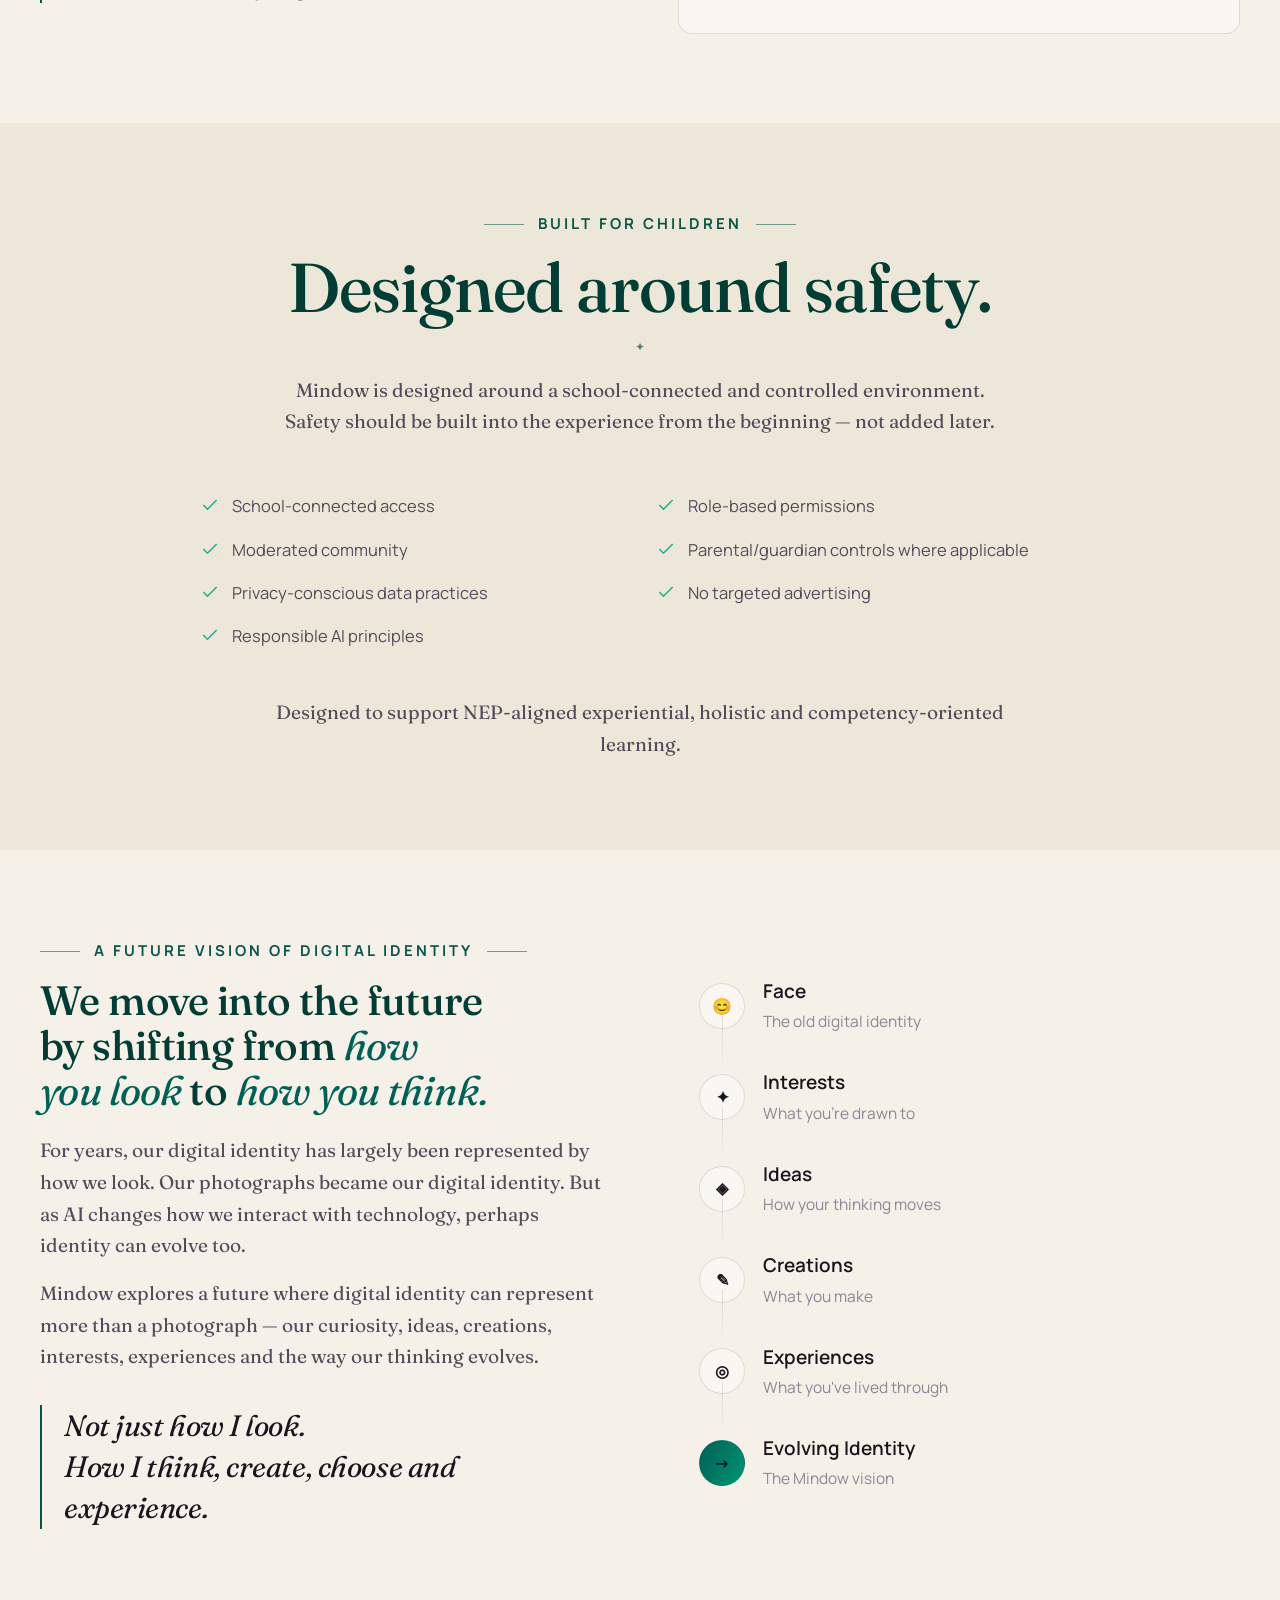
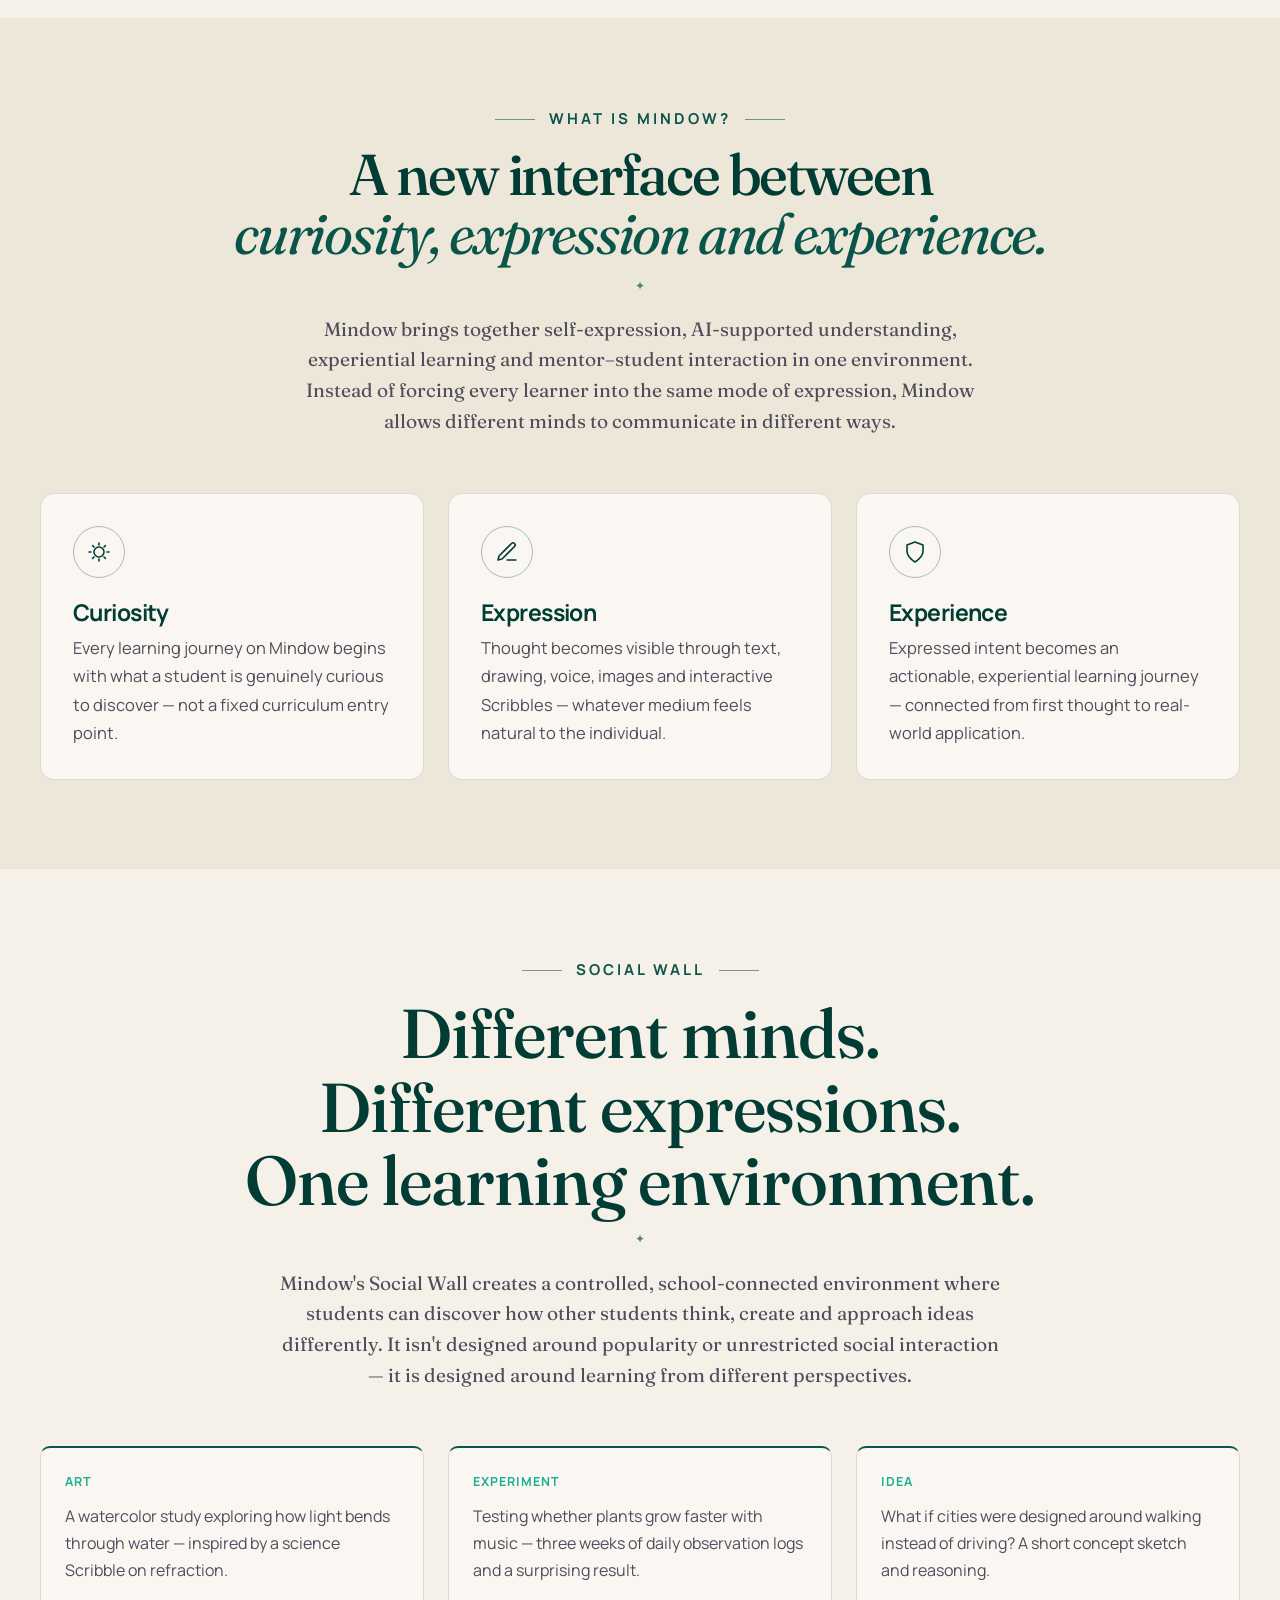
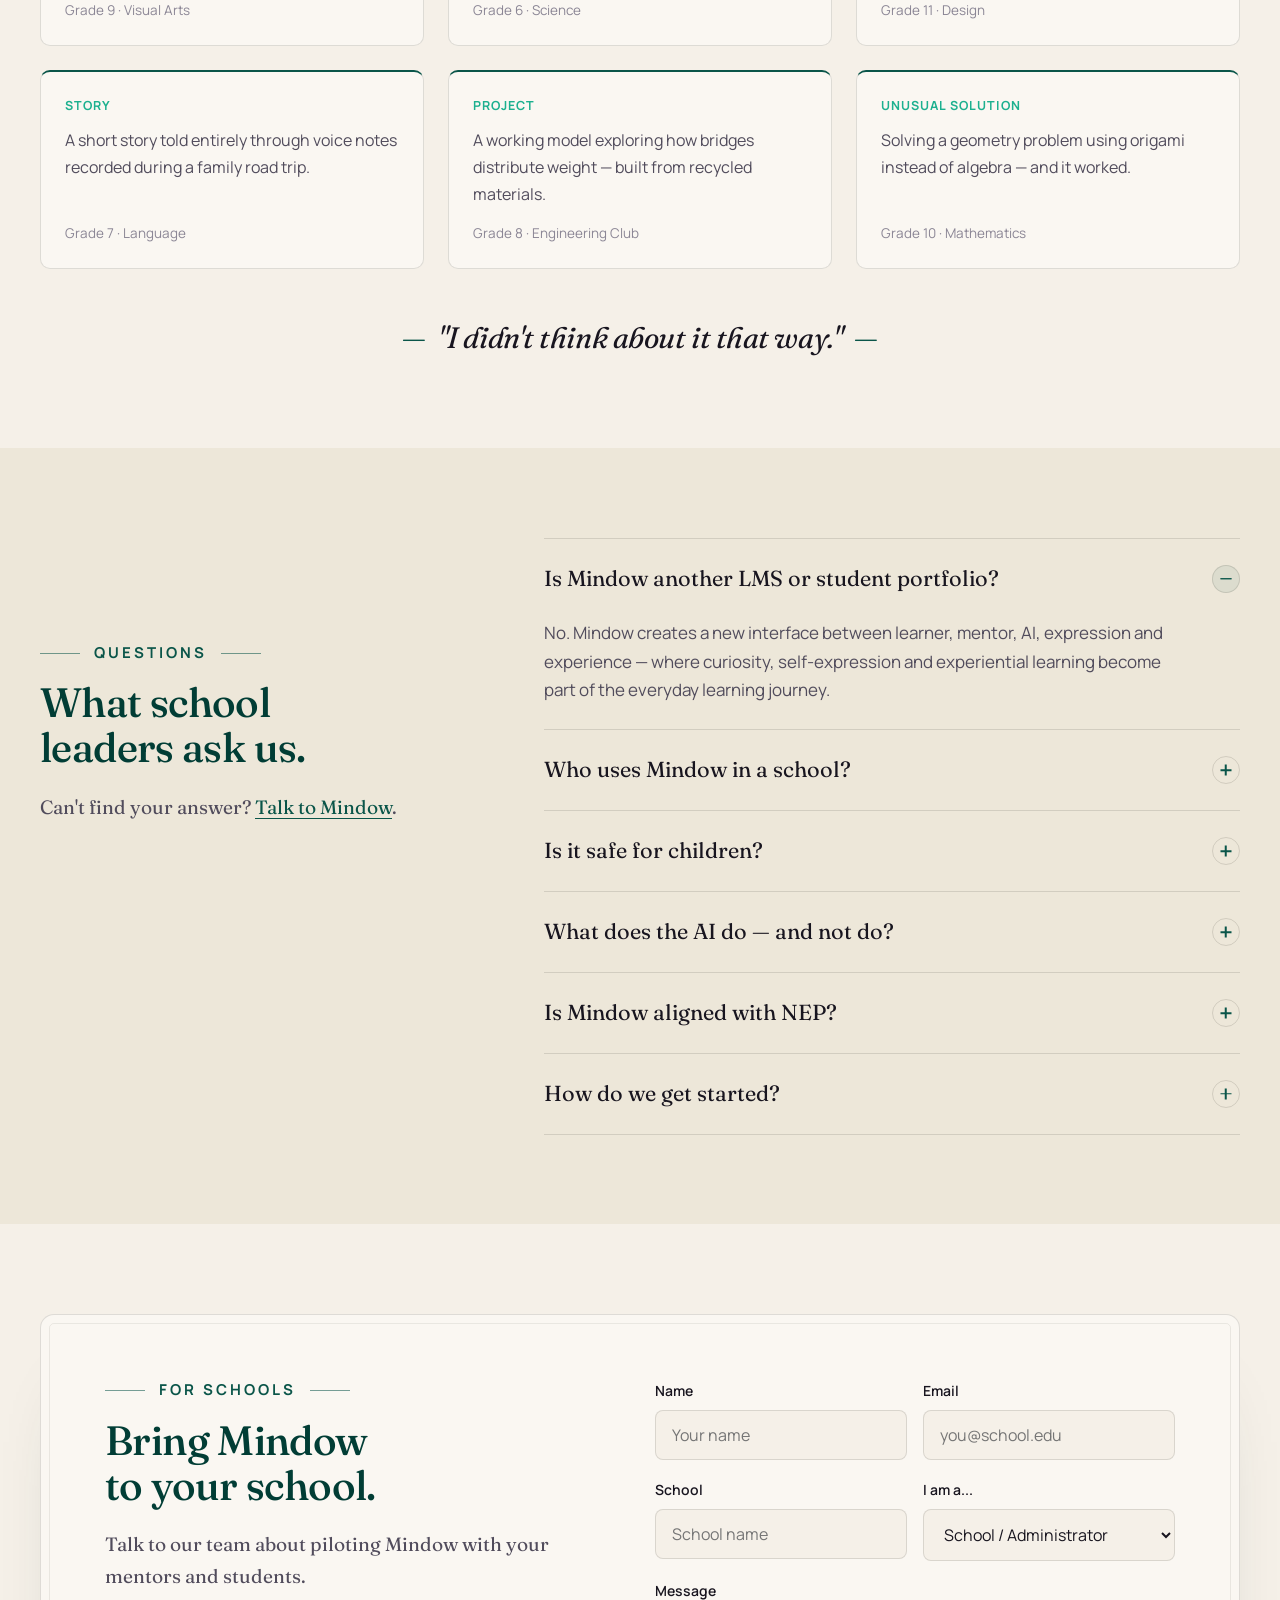
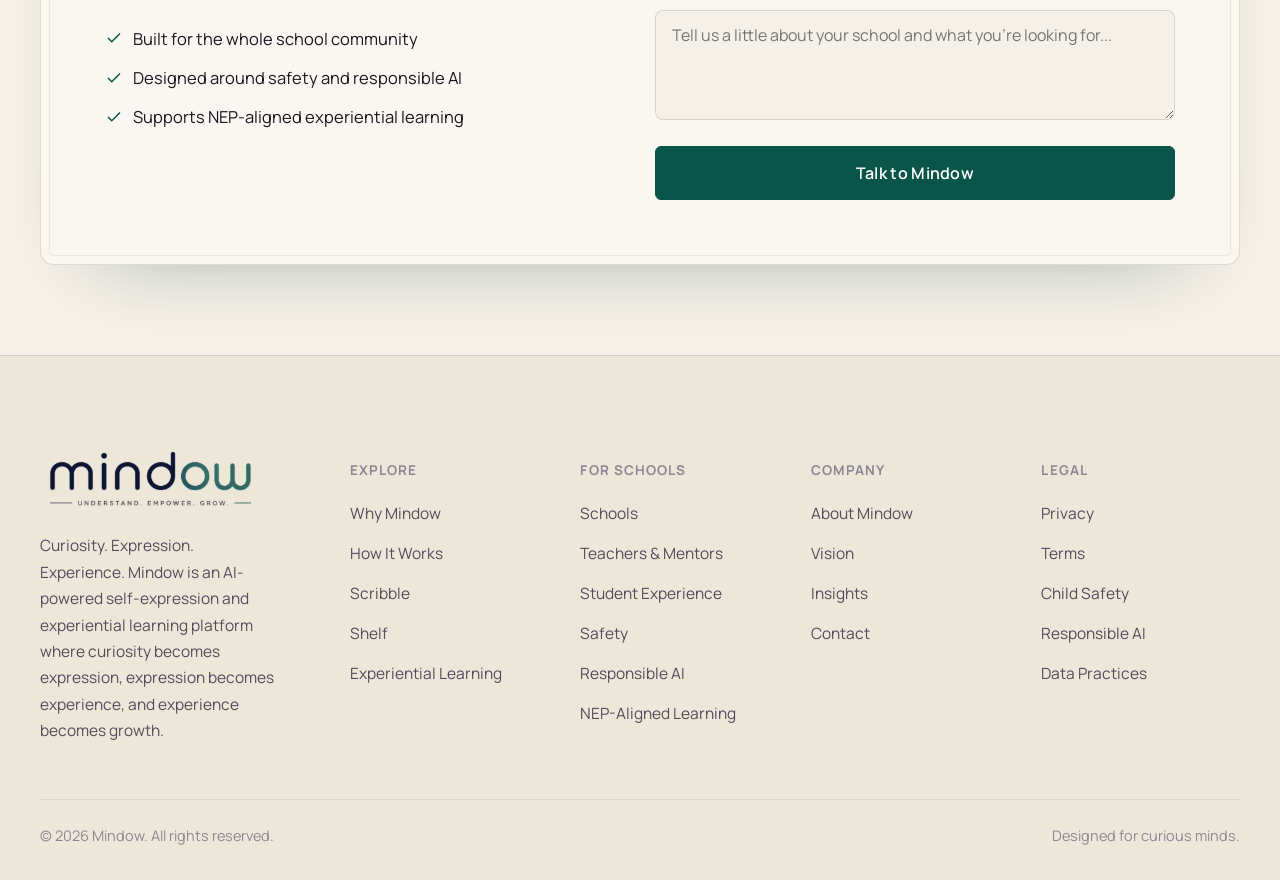
==== commit 43350f00: "Drive keyword ribbon with JavaScript for reliable motion on phones CSS animation was not running on " ====
--- a/index.html
+++ b/index.html
@@ -1064,6 +1064,6 @@
   </div>
 </footer>
 
-<script src="js/main.js?v=28"></script>
+<script src="js/main.js?v=29"></script>
 </body>
 </html>
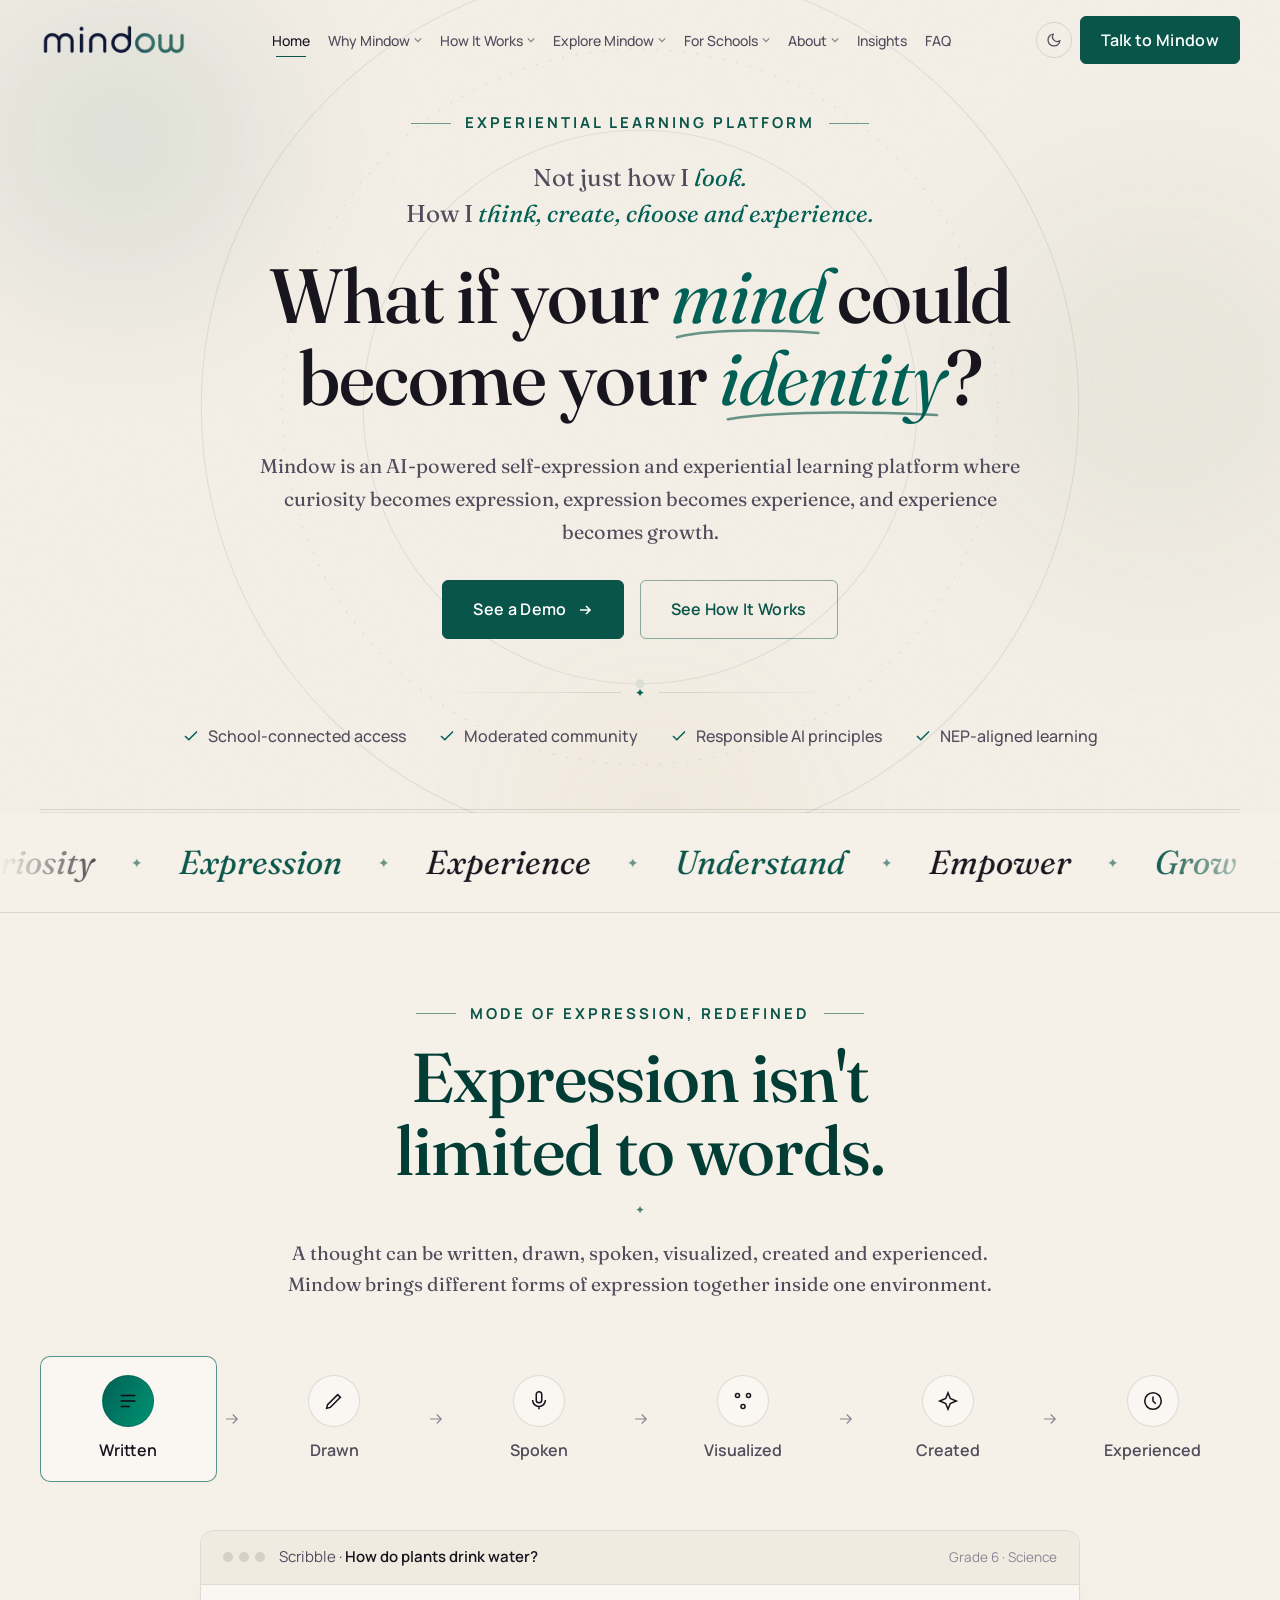
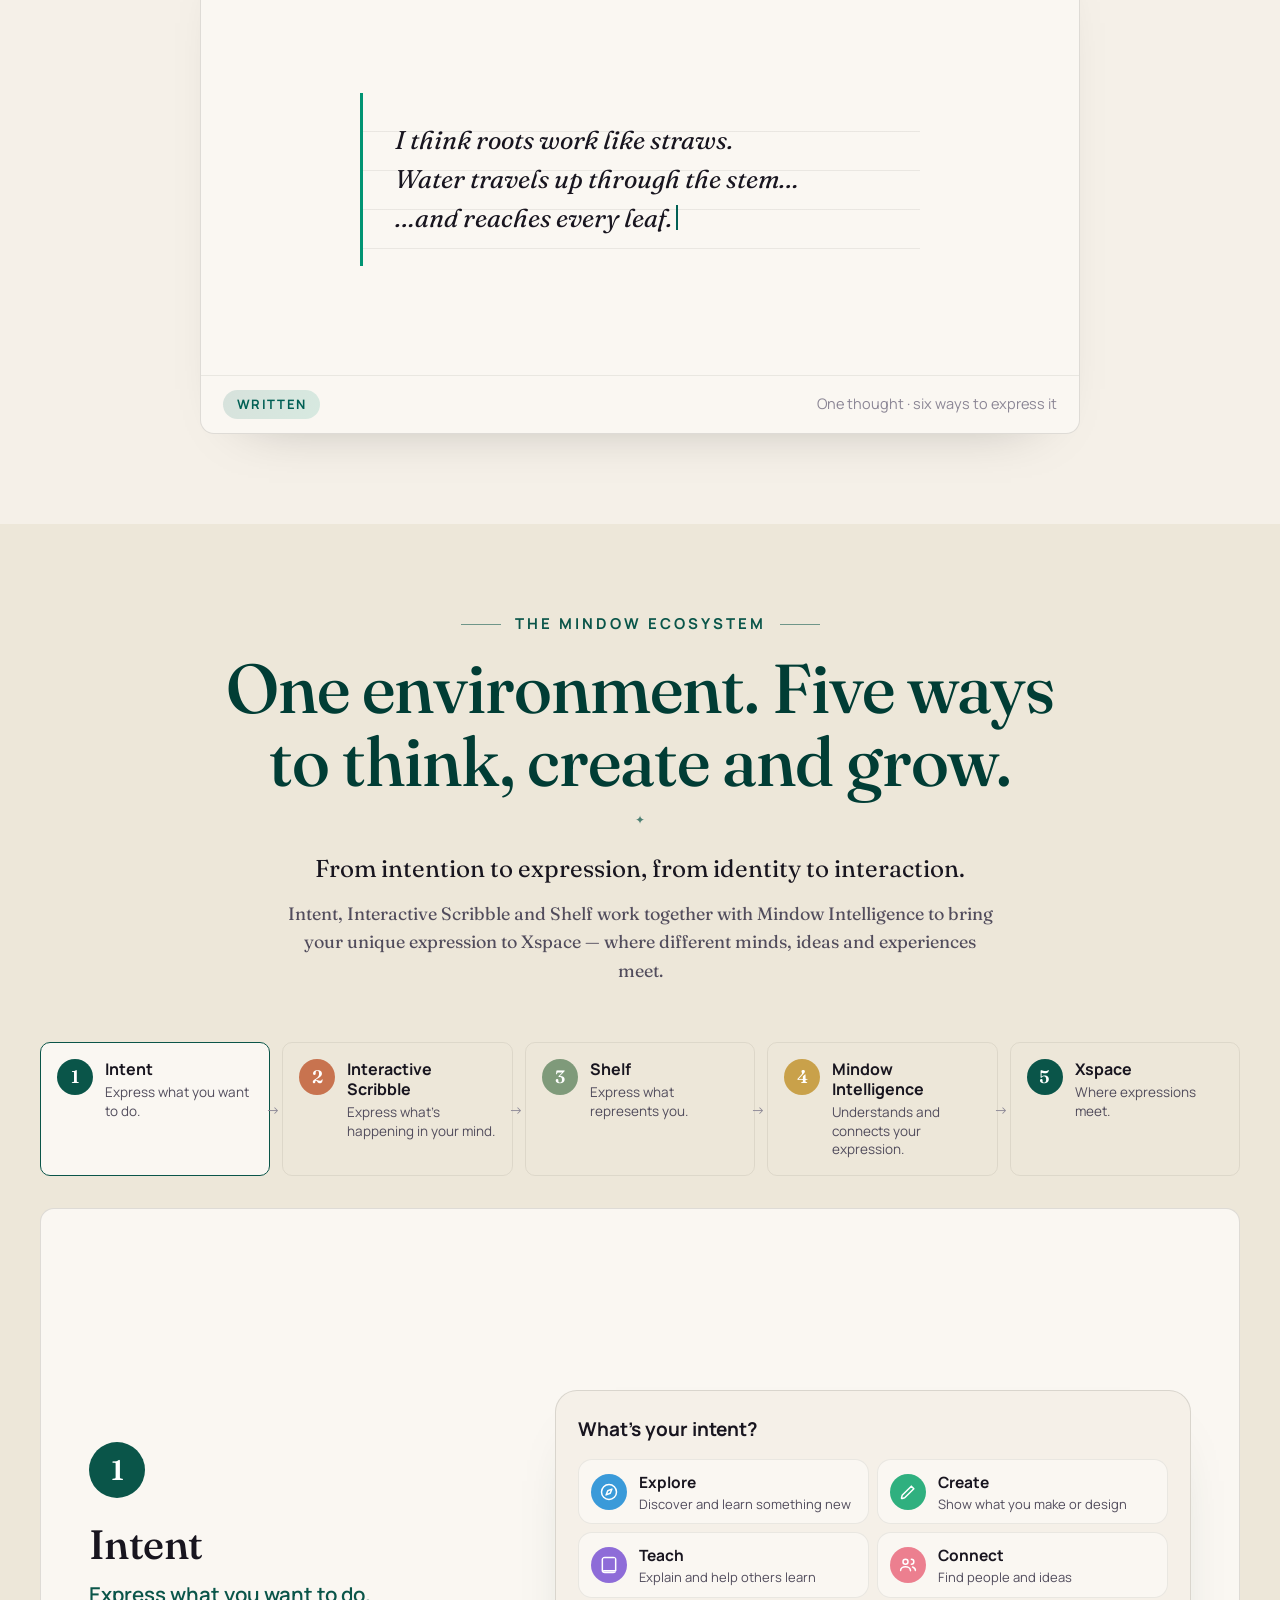
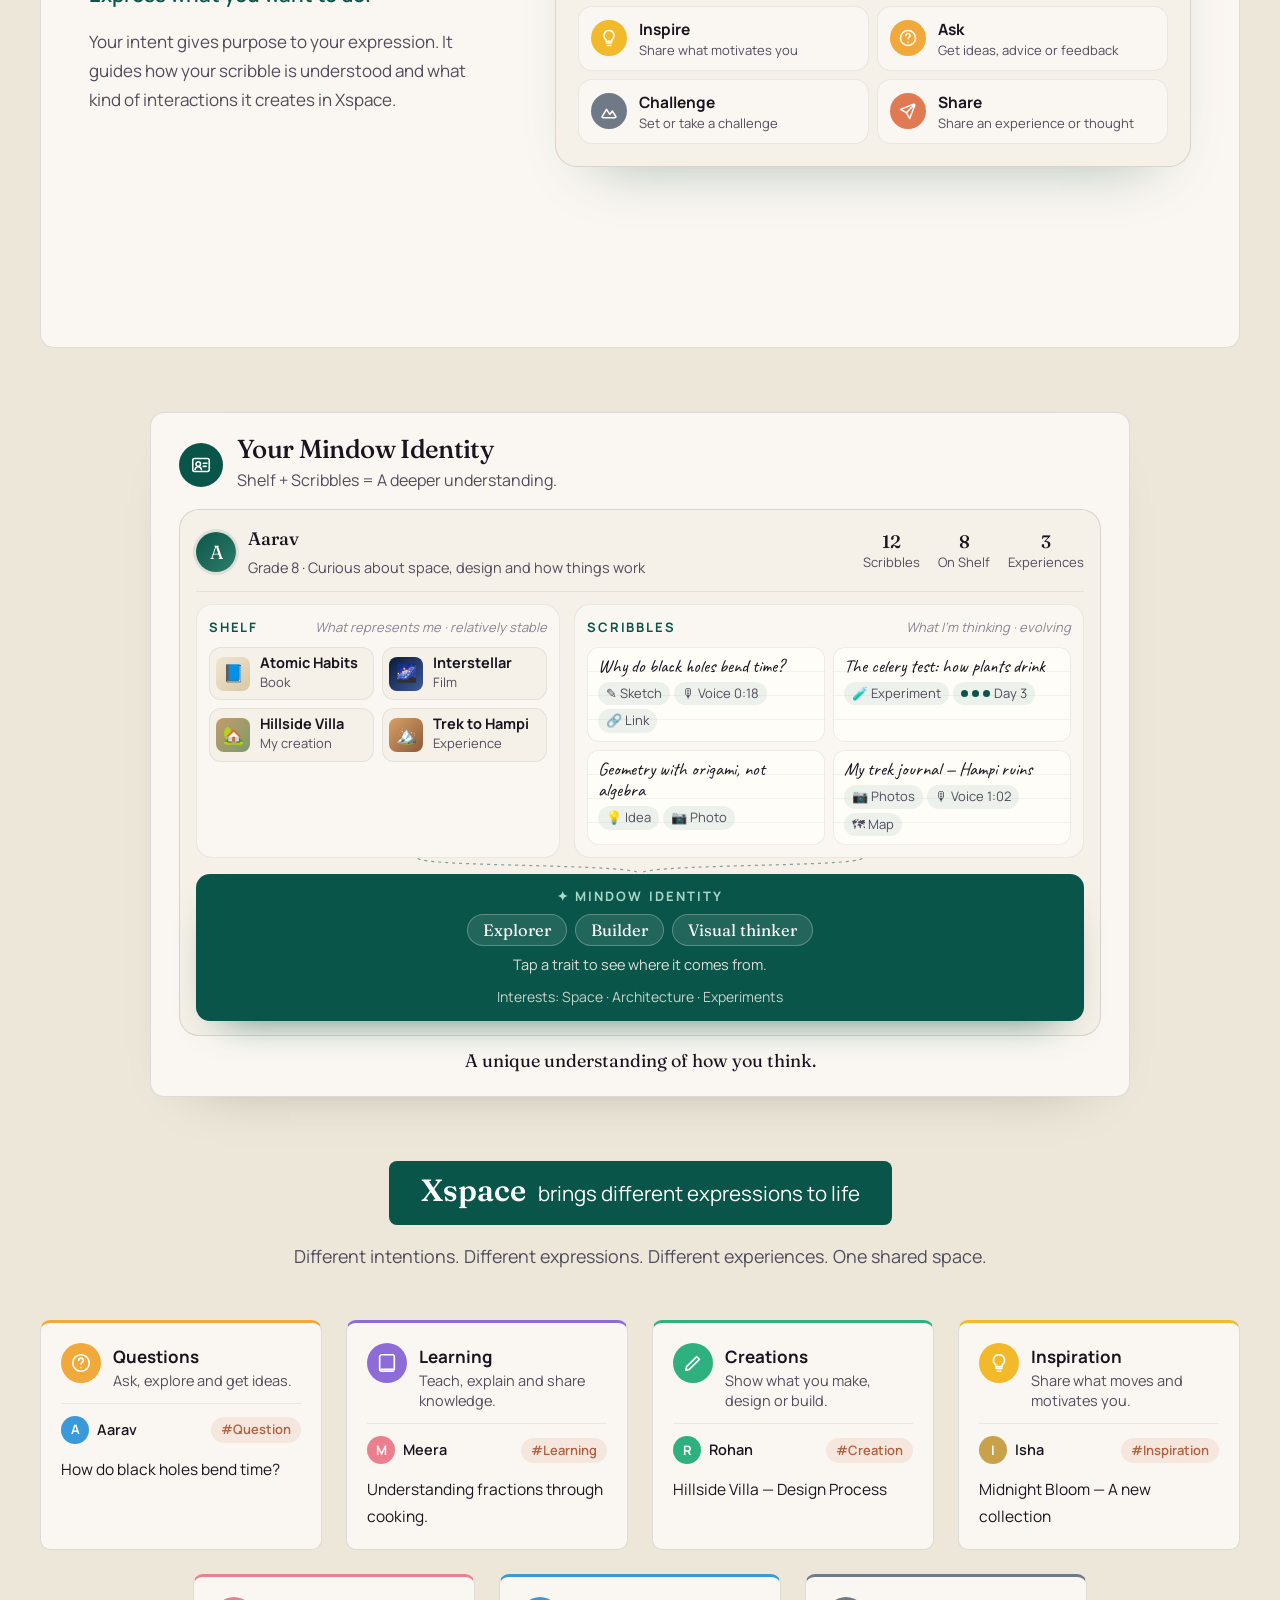
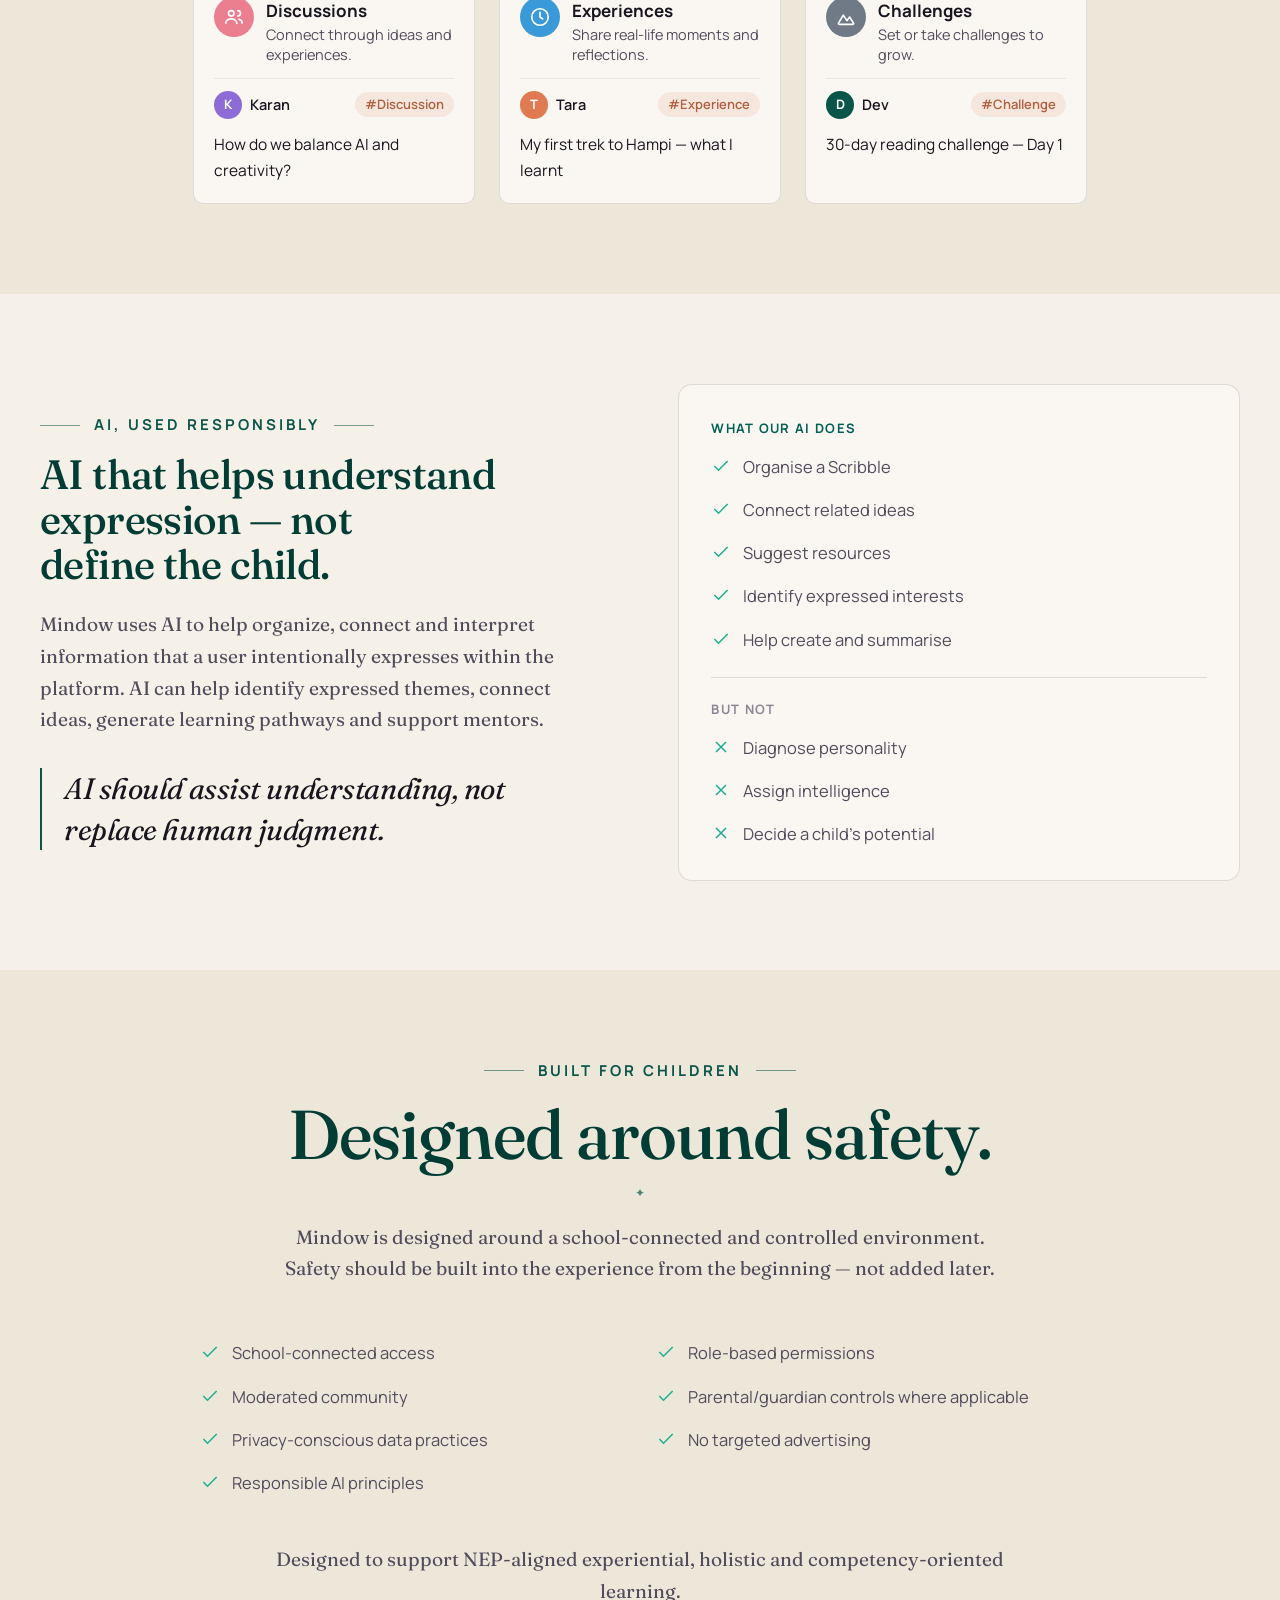
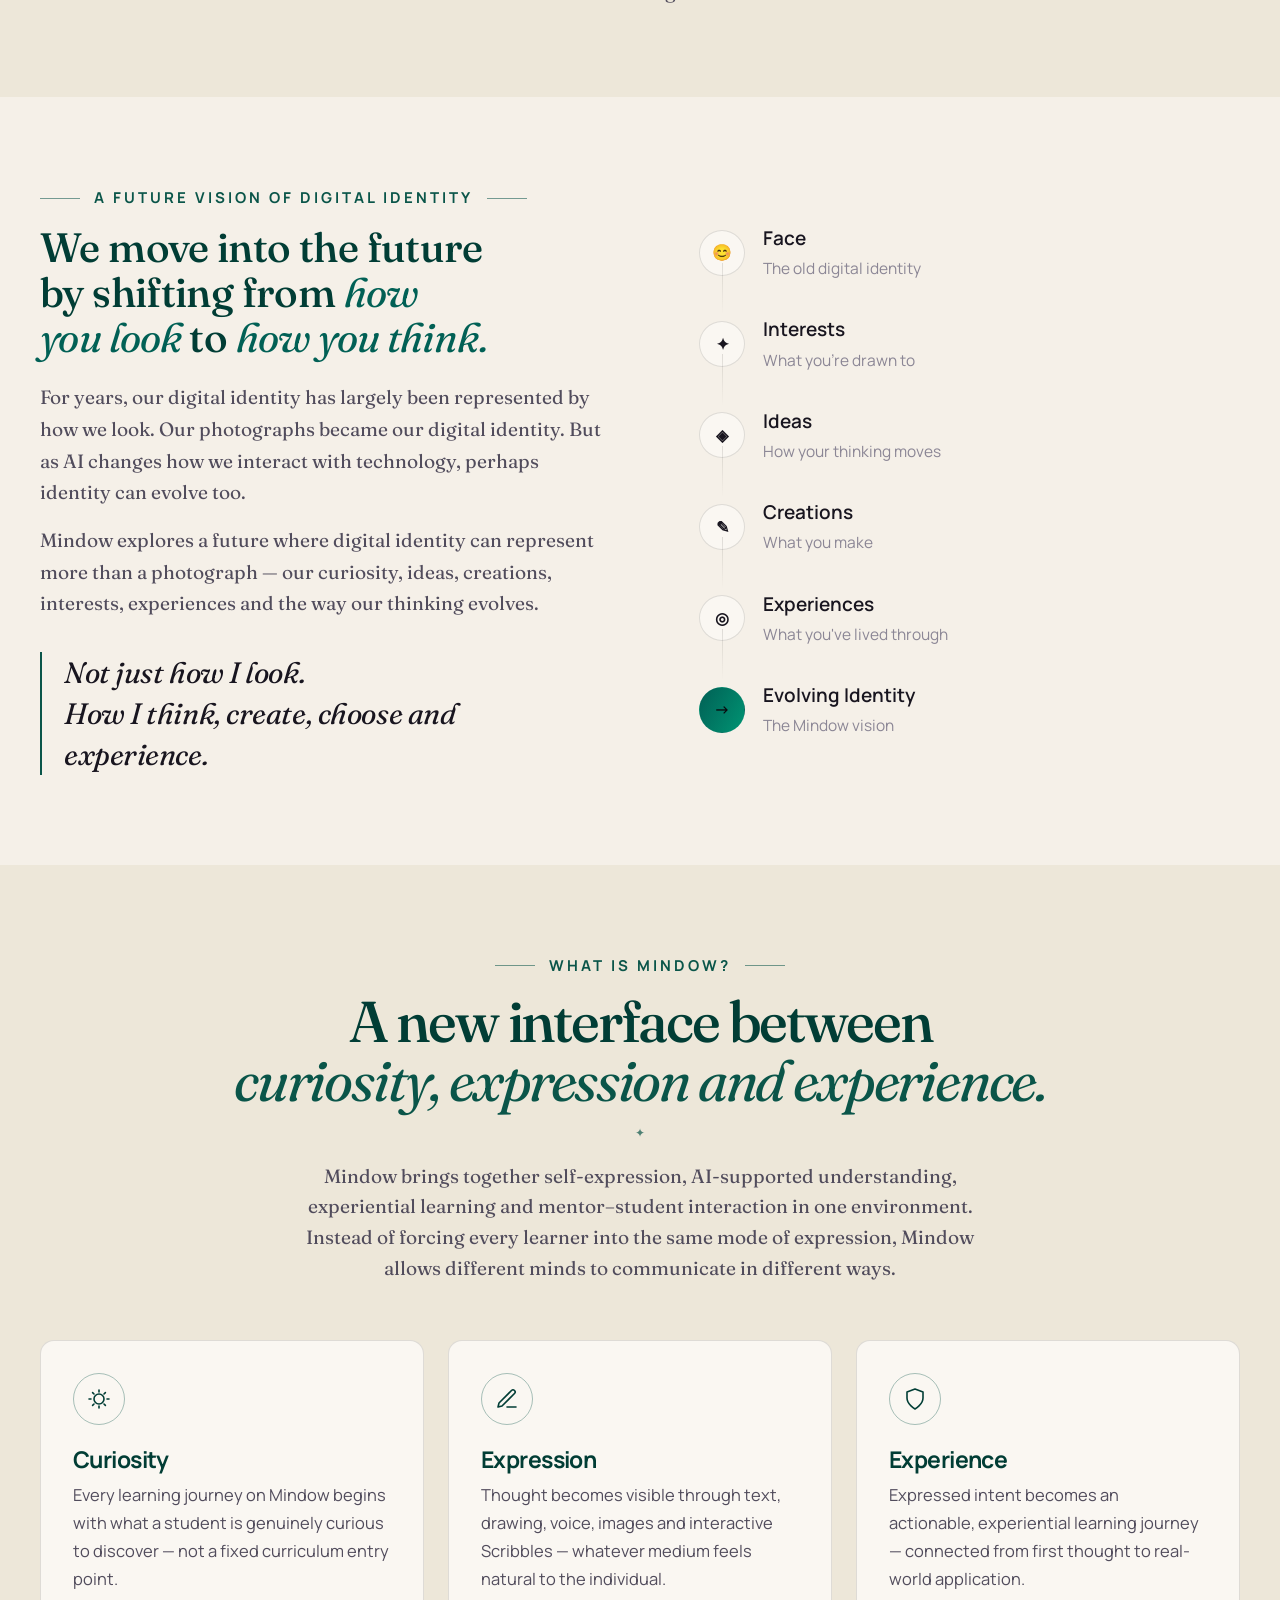
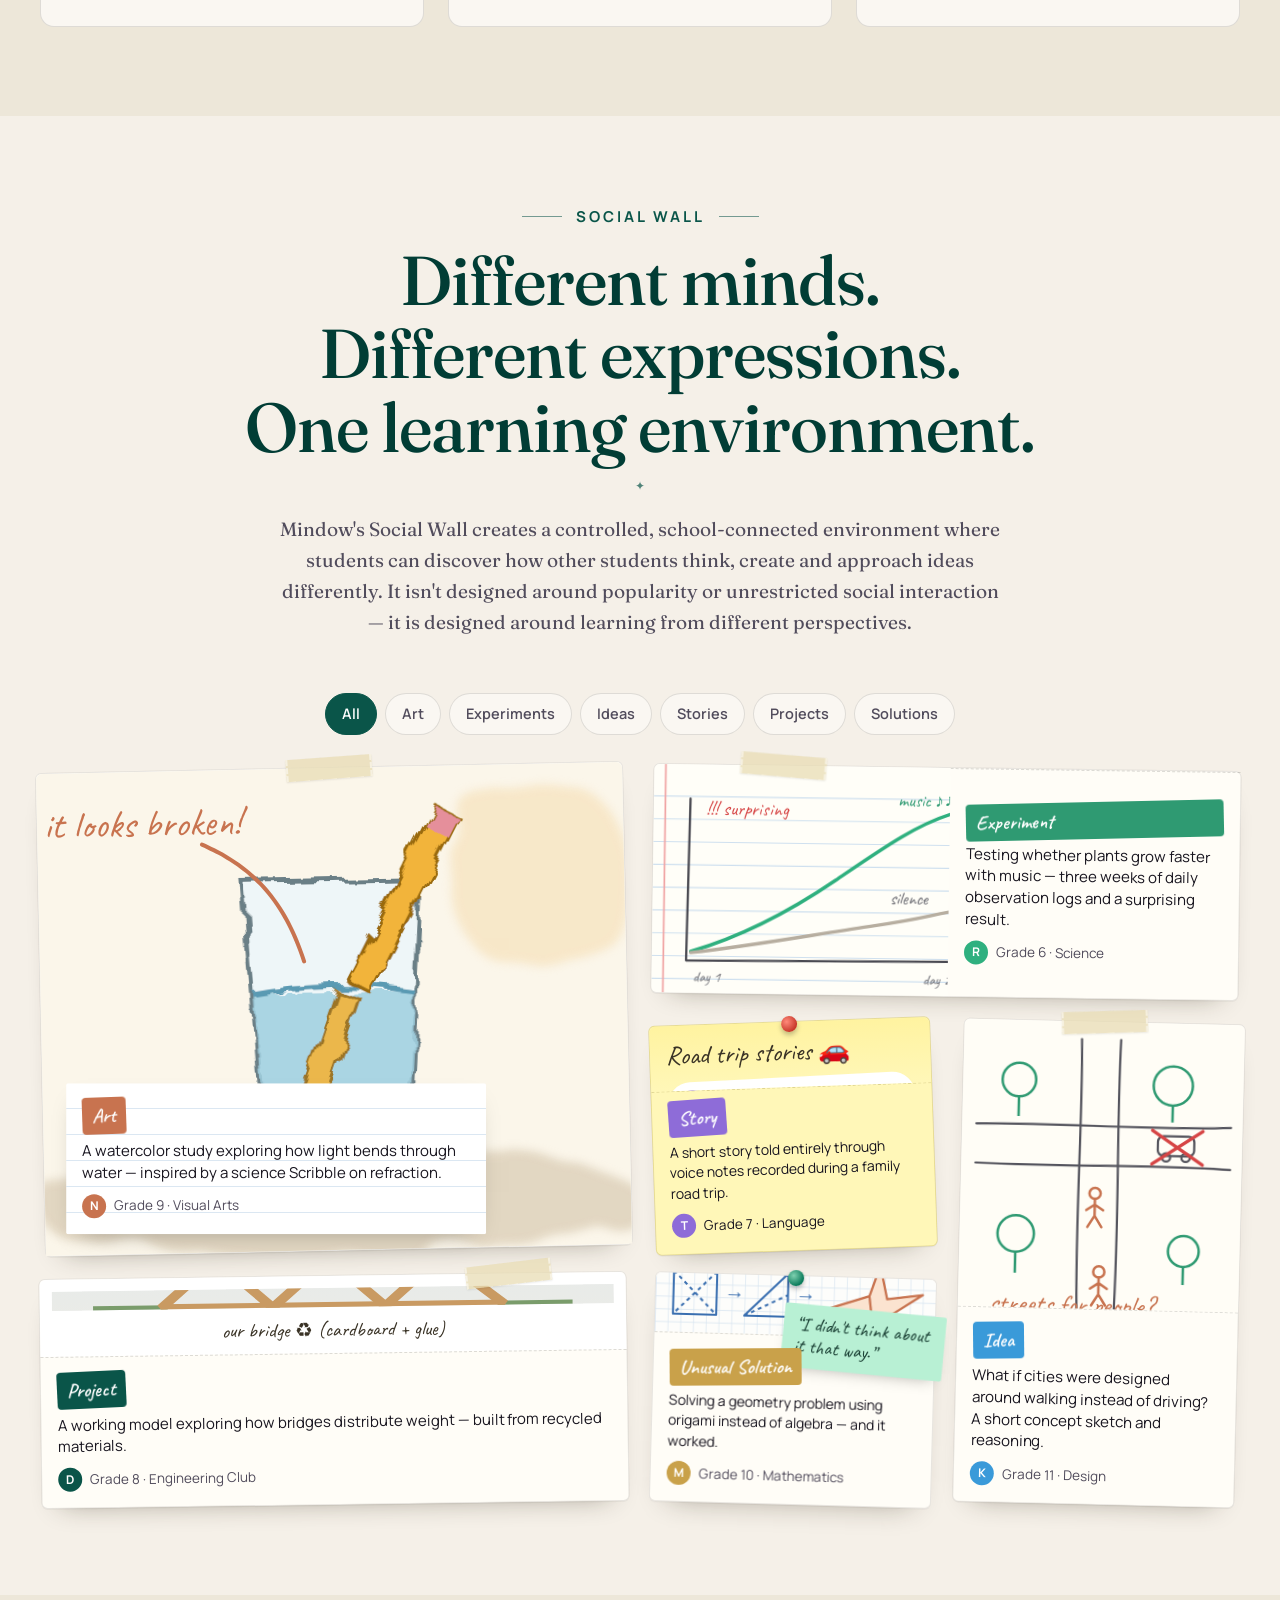
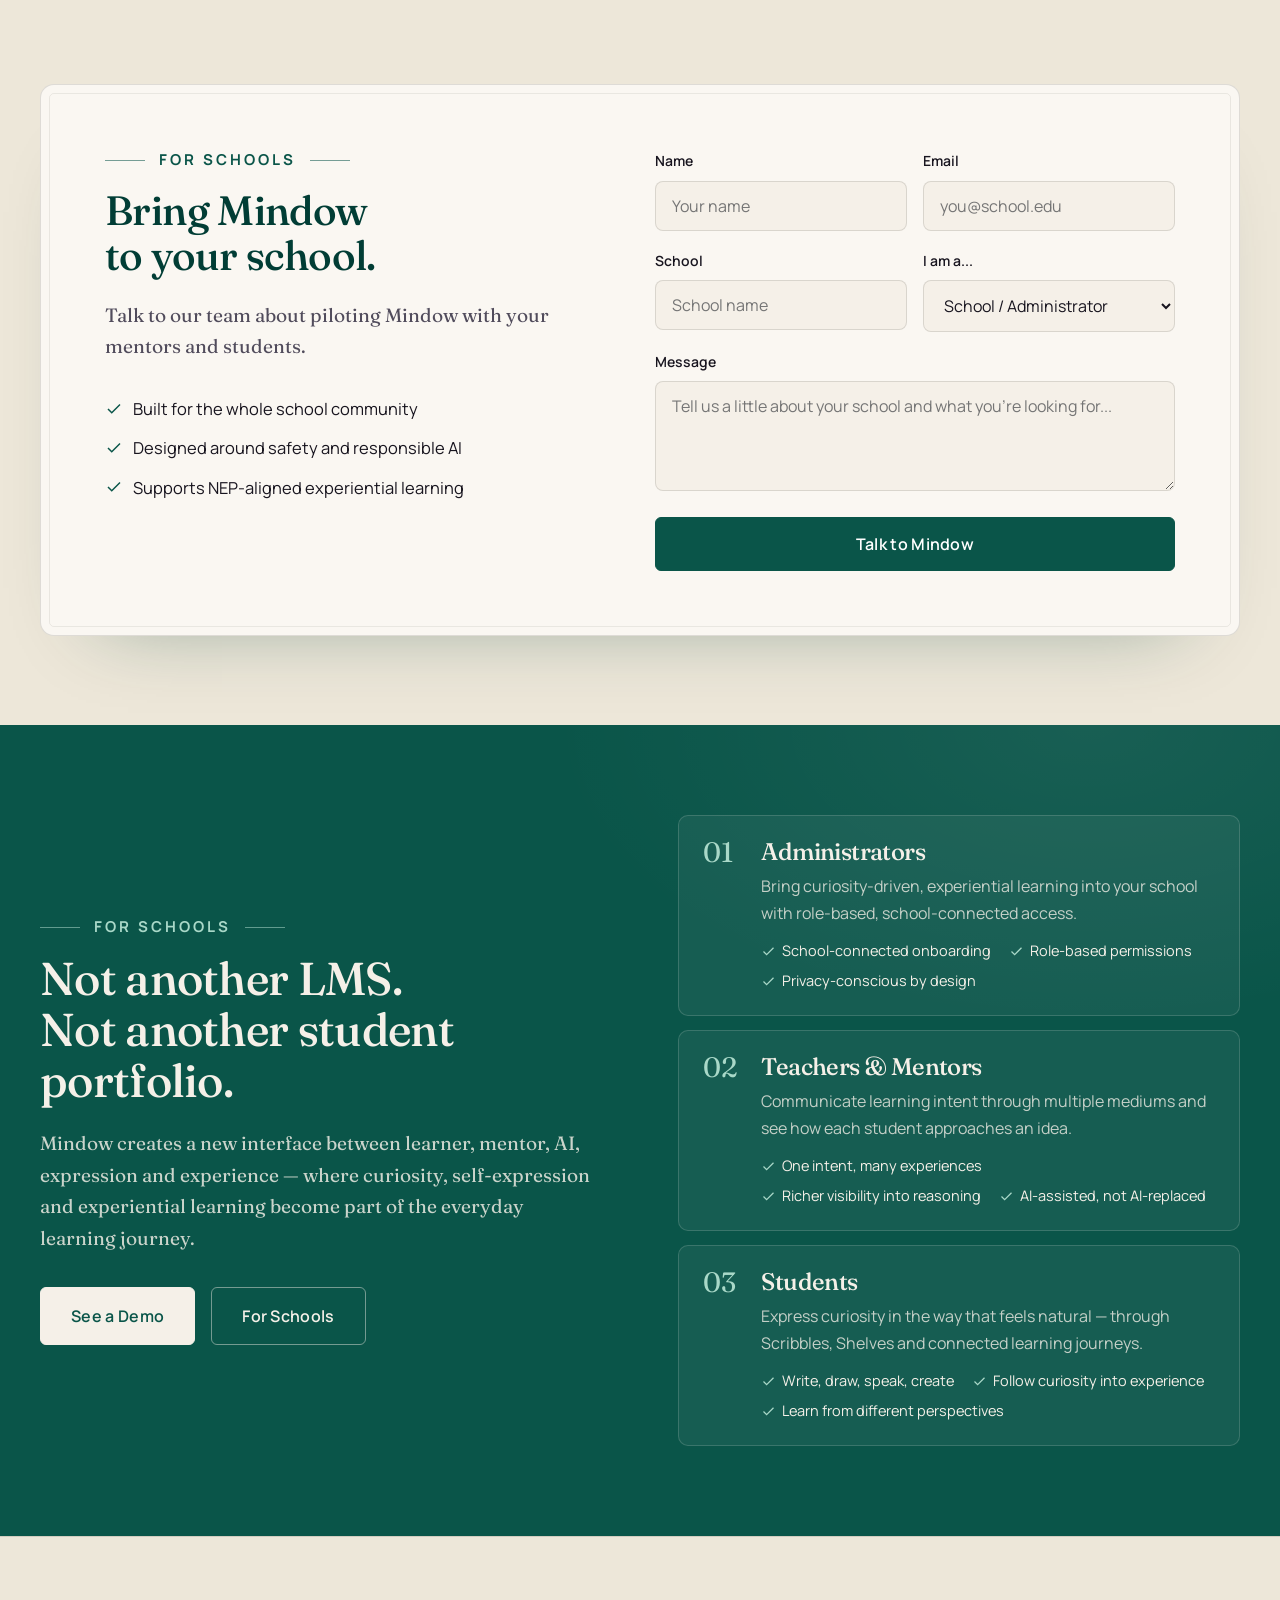
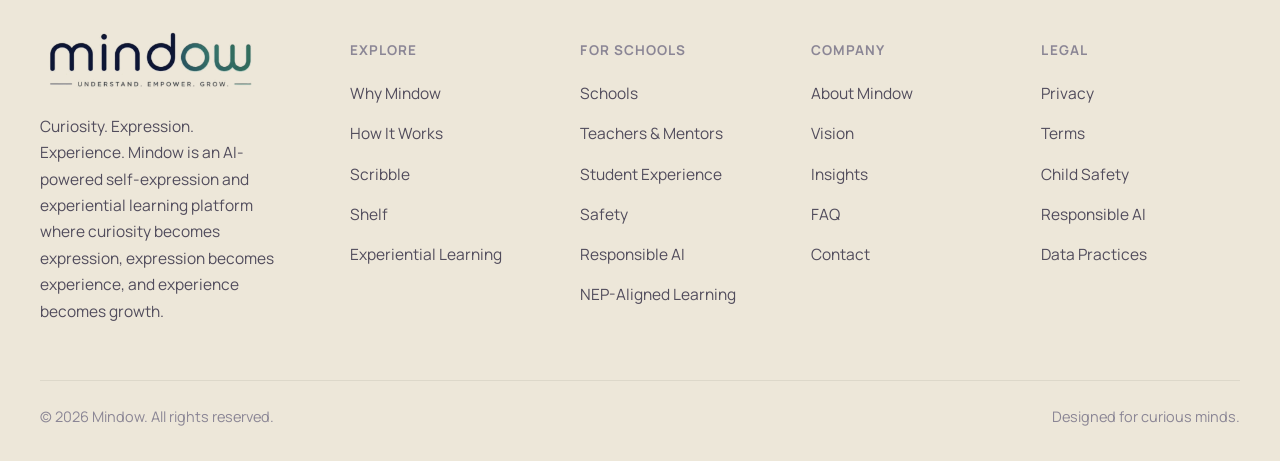
==== commit ccc3a4da: "Client review updates: Scribble app, identity, Social Wall, FAQ page - Homepage hero label: "Experie" ====
--- a/index.html
+++ b/index.html
@@ -6,7 +6,7 @@
 <title>Mindow — Curiosity. Expression. Experience.</title>
 <meta name="description" content="Mindow is an AI-powered self-expression and experiential learning platform where curiosity becomes expression, expression becomes experience, and experience becomes growth.">
 <link rel="icon" href="data:image/svg+xml,%3Csvg xmlns='http://www.w3.org/2000/svg' viewBox='0 0 32 32'%3E%3Ccircle cx='16' cy='16' r='15' fill='%230a0a0e'/%3E%3Cpath d='M16 5v22M8 10c4 3 4 9 0 12M24 10c-4 3-4 9 0 12' stroke='%238b7cff' stroke-width='2' fill='none' stroke-linecap='round'/%3E%3C/svg%3E">
-<link rel="stylesheet" href="css/style.css?v=28">
+<link rel="stylesheet" href="css/style.css?v=43">
 <script>(function(){try{var t=localStorage.getItem('mindow-theme');if(t==='light')document.documentElement.setAttribute('data-theme','light');}catch(e){}})();</script>
 <script>document.documentElement.classList.add('js')</script>
 </head>
@@ -91,6 +91,7 @@
       </div>
 
       <div class="nav-item"><a href="insights.html" class="nav-link">Insights</a></div>
+      <div class="nav-item"><a href="faq.html" class="nav-link">FAQ</a></div>
     </nav>
 
     <div class="nav-right">
@@ -155,6 +156,7 @@
     </ul>
   </details>
   <a href="insights.html" style="font-family:'Fraunces',serif;font-size:19px;display:block;padding:16px 0;border-bottom:1px solid var(--border-soft);">Insights</a>
+  <a href="faq.html" style="font-family:'Fraunces',serif;font-size:19px;display:block;padding:16px 0;border-bottom:1px solid var(--border-soft);">FAQ</a>
   <div class="mobile-cta">
     <a href="index.html#demo" class="btn btn-primary">Talk to Mindow</a>
     <a href="explore-mindow.html" class="btn btn-ghost">Experience Mindow</a>
@@ -181,7 +183,7 @@
   </div>
   <div class="container hero-grid">
     <div class="hero-copy">
-      <div class="eyebrow">AI-powered self-expression platform &amp; self-Experiential learning platform</div>
+      <div class="eyebrow">Experiential Learning Platform</div>
       <p class="hero-premessage">Not just how I <span class="hl">look.</span><br>How I <span class="hl">think, create, choose and experience.</span></p>
       <h1>What if your <span class="hl">mind</span> could become your <span class="hl">identity</span>?</h1>
       <p class="lede">Mindow is an AI-powered self-expression and experiential learning platform where curiosity becomes expression, expression becomes experience, and experience becomes growth.</p>
@@ -230,38 +232,6 @@
     <span>Curiosity</span><i>✦</i><span>Expression</span><i>✦</i><span>Experience</span><i>✦</i><span>Understand</span><i>✦</i><span>Empower</span><i>✦</i><span>Grow</span><i>✦</i>
   </div>
 </div>
-
-<!-- ============================= SECTION — FOR SCHOOL LEADERSHIP (positioning) ============================= -->
-<section class="section band-dark" id="for-schools">
-  <div class="container two-col band-grid">
-    <div data-reveal>
-      <div class="eyebrow">For Schools</div>
-      <h2 class="section-title-sub">Not another LMS.<br>Not another student portfolio.</h2>
-      <p class="lede">Mindow creates a new interface between learner, mentor, AI, expression and experience — where curiosity, self-expression and experiential learning become part of the everyday learning journey.</p>
-      <div class="btn-row">
-        <a href="#demo" class="btn btn-light">See a Demo</a>
-        <a href="for-schools.html" class="btn btn-outline-light">For Schools</a>
-      </div>
-    </div>
-    <div class="audience-stack">
-      <article class="aud" data-reveal>
-        <span class="aud-num">01</span>
-        <div><h3>Administrators</h3><p>Bring curiosity-driven, experiential learning into your school with role-based, school-connected access.</p>
-        <ul><li><svg viewBox="0 0 24 24" fill="none" stroke-width="2"><path d="M20 6L9 17l-5-5"/></svg>School-connected onboarding</li><li><svg viewBox="0 0 24 24" fill="none" stroke-width="2"><path d="M20 6L9 17l-5-5"/></svg>Role-based permissions</li><li><svg viewBox="0 0 24 24" fill="none" stroke-width="2"><path d="M20 6L9 17l-5-5"/></svg>Privacy-conscious by design</li></ul></div>
-      </article>
-      <article class="aud" data-reveal>
-        <span class="aud-num">02</span>
-        <div><h3>Teachers &amp; Mentors</h3><p>Communicate learning intent through multiple mediums and see how each student approaches an idea.</p>
-        <ul><li><svg viewBox="0 0 24 24" fill="none" stroke-width="2"><path d="M20 6L9 17l-5-5"/></svg>One intent, many experiences</li><li><svg viewBox="0 0 24 24" fill="none" stroke-width="2"><path d="M20 6L9 17l-5-5"/></svg>Richer visibility into reasoning</li><li><svg viewBox="0 0 24 24" fill="none" stroke-width="2"><path d="M20 6L9 17l-5-5"/></svg>AI-assisted, not AI-replaced</li></ul></div>
-      </article>
-      <article class="aud" data-reveal>
-        <span class="aud-num">03</span>
-        <div><h3>Students</h3><p>Express curiosity in the way that feels natural — through Scribbles, Shelves and connected learning journeys.</p>
-        <ul><li><svg viewBox="0 0 24 24" fill="none" stroke-width="2"><path d="M20 6L9 17l-5-5"/></svg>Write, draw, speak, create</li><li><svg viewBox="0 0 24 24" fill="none" stroke-width="2"><path d="M20 6L9 17l-5-5"/></svg>Follow curiosity into experience</li><li><svg viewBox="0 0 24 24" fill="none" stroke-width="2"><path d="M20 6L9 17l-5-5"/></svg>Learn from different perspectives</li></ul></div>
-      </article>
-    </div>
-  </div>
-</section>
 
 <!-- ============================= SECTION 03 — MODE OF EXPRESSION (from Why Mindow page) ============================= -->
 <section class="section" id="expression">
@@ -367,14 +337,39 @@
           </div>
         </div>
 
-        <!-- 6 Experienced -->
-        <div class="md-panel" data-mode="Experienced">
-          <ol class="md-log">
-            <li><b>Day 1</b><span>Put the celery in blue water.</span></li>
-            <li><b>Day 2</b><span>Blue lines are showing inside the stem!</span></li>
-            <li><b>Day 3</b><span>The leaf tips turned blue — water really travels up.</span></li>
-          </ol>
-          <p class="md-next">New question: <em>does warm water travel faster?</em></p>
+        <!-- 6 Experienced: the celery experiment plays out day by day -->
+        <div class="md-panel md-panel--exp" data-mode="Experienced" data-hold="7500">
+          <div class="md-exp">
+            <svg class="md-celery" viewBox="0 0 160 220" aria-hidden="true">
+              <defs>
+                <clipPath id="mdStalk"><path d="M70 70 C 68 120, 66 160, 68 206 L 92 206 C 94 160, 92 120, 90 70 Z"/></clipPath>
+              </defs>
+              <!-- glass + blue water -->
+              <path d="M34 110 L126 110 L118 212 Q80 220 42 212 Z" class="md-glass-water"/>
+              <path d="M28 96 L132 96 L120 214 Q80 222 40 214 Z" class="md-glass-edge2"/>
+              <!-- stalk -->
+              <path d="M70 70 C 68 120, 66 160, 68 206 L 92 206 C 94 160, 92 120, 90 70 Z" class="md-stalk"/>
+              <g clip-path="url(#mdStalk)"><rect x="60" y="70" width="40" height="140" class="md-dye"/></g>
+              <path d="M76 76 C 75 130, 74 170, 75 204 M84 76 C 85 130, 86 170, 85 204" class="md-stalk-lines"/>
+              <!-- leaves (tips turn blue on day 3) -->
+              <g class="md-leaves">
+                <path d="M80 72 C 60 60, 46 44, 44 24 C 62 30, 76 48, 80 72 Z"/>
+                <path d="M80 72 C 98 58, 112 42, 116 20 C 98 28, 84 46, 80 72 Z"/>
+                <path d="M80 72 C 78 50, 80 30, 86 12 C 92 32, 88 52, 80 72 Z"/>
+              </g>
+              <g class="md-tips"><circle cx="46" cy="27" r="5"/><circle cx="114" cy="23" r="5"/><circle cx="86" cy="15" r="5"/></g>
+            </svg>
+
+            <div class="md-days">
+              <div class="md-daycount"><span>Day</span><b class="md-dn"><i>1</i><i>2</i><i>3</i></b></div>
+              <ol class="md-log md-log--anim">
+                <li><b>Day 1</b><span>Put the celery in blue water.</span></li>
+                <li><b>Day 2</b><span>Blue lines are showing inside the stem!</span></li>
+                <li><b>Day 3</b><span>The leaf tips turned blue — water really travels up.</span></li>
+              </ol>
+              <p class="md-next">💡 New question: <em>does warm water travel faster?</em></p>
+            </div>
+          </div>
         </div>
 
       </div>
@@ -393,7 +388,7 @@
     <div class="section-head center">
       <div class="eyebrow">Why Mindow</div>
       <h2 class="section-title">Learning starts with curiosity.</h2>
-      <p>Traditional education often begins with "what should this student learn?" Mindow begins with "what is this student curious to discover?" — because curiosity is often the beginning of exploration, creation and meaningful learning.</p>
+      <p>Traditional education often begins with "what should this student learn?" Mindow begins with "what is this student curious to express?" — because curiosity is often the beginning of exploration, creation and meaningful learning.</p>
     </div>
     <div class="flow-strip" data-reveal>
       <div class="flow-node"><div class="flow-num">1</div><span>Curious</span></div>
@@ -604,7 +599,79 @@
       </div>
     </div>
 
-    <!-- Your Mindow Identity: Shelf + Scribbles -->
+    <!-- Your Mindow Identity: a student profile where Shelf + Scribbles become identity -->
+    <div class="identity idp" data-reveal>
+      <div class="id-head">
+        <span class="id-badge" aria-hidden="true"><svg viewBox="0 0 24 24"><rect x="3" y="5" width="18" height="14" rx="2"/><circle cx="9" cy="11" r="2.5"/><path d="M5.5 17c.6-2 1.9-3 3.5-3s2.9 1 3.5 3M14.5 10h4M14.5 13.5h3"/></svg></span>
+        <div>
+          <h3>Your Mindow Identity</h3>
+          <p>Shelf + Scribbles = A deeper understanding.</p>
+        </div>
+      </div>
+
+      <div class="idp-screen">
+        <div class="idp-profile">
+          <span class="idp-avatar" aria-hidden="true">A</span>
+          <div class="idp-who"><b>Aarav</b><span>Grade 8 · Curious about space, design and how things work</span></div>
+          <ul class="idp-stats" aria-label="Profile summary"><li><b>12</b>Scribbles</li><li><b>8</b>On Shelf</li><li><b>3</b>Experiences</li></ul>
+        </div>
+
+        <div class="idp-cols">
+          <section class="idp-col idp-shelf" aria-label="Shelf">
+            <header><b>Shelf</b><span>What represents me · relatively stable</span></header>
+            <ul>
+              <li style="--i:0" data-traits="builder"><span class="idp-thumb" style="--t1:#efe6d2;--t2:#d9c7a3">📘</span><span><b>Atomic Habits</b><small>Book</small></span></li>
+              <li style="--i:1" data-traits="explorer visual"><span class="idp-thumb" style="--t1:#0b1a3a;--t2:#3d5a99">🌌</span><span><b>Interstellar</b><small>Film</small></span></li>
+              <li style="--i:2" data-traits="builder visual"><span class="idp-thumb" style="--t1:#c49b6c;--t2:#7a9c6b">🏡</span><span><b>Hillside Villa</b><small>My creation</small></span></li>
+              <li style="--i:3" data-traits="explorer"><span class="idp-thumb" style="--t1:#d9a066;--t2:#8a5a3a">🏔️</span><span><b>Trek to Hampi</b><small>Experience</small></span></li>
+            </ul>
+          </section>
+
+          <section class="idp-col idp-scribbles" aria-label="Scribbles">
+            <header><b>Scribbles</b><span>What I'm thinking · evolving</span></header>
+            <ul>
+              <li class="idp-scrib" style="--i:0" data-traits="explorer visual">
+                <div class="idp-scrib-body"><p class="idp-hand">Why do black holes bend time?</p>
+                  <div class="idp-forms"><span>✎ Sketch</span><span>🎙 Voice 0:18</span><span>🔗 Link</span></div></div>
+                <svg class="idp-galaxy" viewBox="0 0 80 56" aria-hidden="true"><ellipse cx="40" cy="28" rx="34" ry="12" transform="rotate(-18 40 28)"/><ellipse cx="40" cy="28" rx="22" ry="7.5" transform="rotate(-18 40 28)"/><circle cx="40" cy="28" r="7"/></svg>
+              </li>
+              <li class="idp-scrib" style="--i:1" data-traits="builder explorer">
+                <div class="idp-scrib-body"><p class="idp-hand">The celery test: how plants drink</p>
+                  <div class="idp-forms"><span>🧪 Experiment</span><span class="idp-days"><i class="on"></i><i class="on"></i><i class="on"></i> Day 3</span></div></div>
+              </li>
+              <li class="idp-scrib" style="--i:2" data-traits="visual builder">
+                <div class="idp-scrib-body"><p class="idp-hand">Geometry with origami, not algebra</p>
+                  <div class="idp-forms"><span>💡 Idea</span><span>📷 Photo</span></div></div>
+              </li>
+              <li class="idp-scrib" style="--i:3" data-traits="explorer visual">
+                <div class="idp-scrib-body"><p class="idp-hand">My trek journal — Hampi ruins</p>
+                  <div class="idp-forms"><span>📷 Photos</span><span>🎙 Voice 1:02</span><span>🗺 Map</span></div></div>
+              </li>
+            </ul>
+          </section>
+        </div>
+
+        <svg class="idp-merge" viewBox="0 0 100 24" preserveAspectRatio="none" aria-hidden="true">
+          <path d="M25 0 C 25 14, 50 8, 50 24"/><path d="M75 0 C 75 14, 50 8, 50 24"/>
+        </svg>
+
+        <div class="idp-identity">
+          <span class="idp-id-label">✦ Mindow Identity</span>
+          <div class="idp-traits" role="group" aria-label="Identity traits — tap to see where each comes from">
+            <button type="button" data-trait="explorer" aria-pressed="false" data-why="Follows curiosity into big questions and new places.">Explorer</button>
+            <button type="button" data-trait="builder" aria-pressed="false" data-why="Turns ideas into real things — designs, habits and experiments.">Builder</button>
+            <button type="button" data-trait="visual" aria-pressed="false" data-why="Thinks in sketches, images and diagrams.">Visual thinker</button>
+          </div>
+          <p class="idp-why" aria-live="polite">Tap a trait to see where it comes from.</p>
+          <p class="idp-interests">Interests: Space · Architecture · Experiments</p>
+        </div>
+      </div>
+
+      <p class="id-foot">A unique understanding of how you think.</p>
+    </div>
+
+    <!-- DISABLED: previous Venn diagram version of Your Mindow Identity (delete this wrapper to restore)
+    <!~~ Your Mindow Identity: Shelf + Scribbles ~~>
     <div class="identity" data-reveal>
       <div class="id-head">
         <span class="id-badge" aria-hidden="true"><svg viewBox="0 0 24 24"><rect x="3" y="5" width="18" height="14" rx="2"/><circle cx="9" cy="11" r="2.5"/><path d="M5.5 17c.6-2 1.9-3 3.5-3s2.9 1 3.5 3M14.5 10h4M14.5 13.5h3"/></svg></span>
@@ -628,6 +695,8 @@
 
       <p class="id-foot">A unique understanding of how you think.</p>
     </div>
+
+    END DISABLED: identity Venn -->
 
     <!-- Xspace band + categories -->
     <div class="xs-band" data-reveal>
@@ -915,6 +984,162 @@
       <h2 class="section-title">Different minds. Different expressions.<br>One learning environment.</h2>
       <p>Mindow's Social Wall creates a controlled, school-connected environment where students can discover how other students think, create and approach ideas differently. It isn't designed around popularity or unrestricted social interaction — it is designed around learning from different perspectives.</p>
     </div>
+    <!-- Social Wall: a living, visual wall of different forms of student expression -->
+    <div class="sw" data-sw>
+      <div class="sw-filters" role="group" aria-label="Filter the wall">
+        <button type="button" class="on" data-kind="all">All</button>
+        <button type="button" data-kind="art">Art</button>
+        <button type="button" data-kind="experiment">Experiments</button>
+        <button type="button" data-kind="idea">Ideas</button>
+        <button type="button" data-kind="story">Stories</button>
+        <button type="button" data-kind="project">Projects</button>
+        <button type="button" data-kind="solution">Solutions</button>
+      </div>
+
+      <div class="sw-grid">
+        <!-- Art: watercolour — the "bent pencil in water" experiment -->
+        <article class="sw-tile sw-art" data-kind="art" style="--r:-1.2deg">
+          <svg class="sw-visual" viewBox="0 0 400 300" preserveAspectRatio="xMidYMid slice" aria-hidden="true">
+            <defs>
+              <filter id="swPaint" x="-10%" y="-10%" width="120%" height="120%"><feTurbulence type="fractalNoise" baseFrequency=".05" numOctaves="3" seed="7"/><feDisplacementMap in="SourceGraphic" scale="10"/></filter>
+              <filter id="swBleed"><feTurbulence type="fractalNoise" baseFrequency=".02" numOctaves="2" seed="3"/><feDisplacementMap in="SourceGraphic" scale="26"/><feGaussianBlur stdDeviation="3"/></filter>
+            </defs>
+            <rect width="400" height="300" fill="#fbf6ea"/>
+            <g filter="url(#swBleed)" opacity=".5"><ellipse cx="200" cy="270" rx="190" ry="34" fill="#c9b79a"/><circle cx="330" cy="70" r="60" fill="#f4d9a8"/></g>
+            <g filter="url(#swPaint)">
+              <path d="M145 70 L255 70 L243 258 Q200 270 157 258 Z" fill="#eef6f8" stroke="#6b7f86" stroke-width="3"/>
+              <path d="M150 140 L250 140 L243 258 Q200 270 157 258 Z" fill="#9fcfe0" opacity=".85"/>
+              <path d="M150 140 Q200 132 250 140" stroke="#5a9ab3" stroke-width="3" fill="none"/>
+              <!-- pencil above water -->
+              <g transform="rotate(28 230 110)"><rect x="222" y="18" width="16" height="122" fill="#f2b43a" stroke="#9a6a10" stroke-width="2"/><rect x="222" y="18" width="16" height="14" fill="#e58f9b"/></g>
+              <!-- pencil below water: shifted (refraction) -->
+              <g transform="rotate(20 195 200)"><rect x="180" y="140" width="16" height="92" fill="#f2b43a" stroke="#9a6a10" stroke-width="2" opacity=".9"/><path d="M180 232 L196 232 L188 252 Z" fill="#e9c99a" stroke="#9a6a10" stroke-width="2"/></g>
+            </g>
+            <text x="22" y="40" class="sw-hand sw-hand-art">it looks broken!</text>
+            <path d="M120 46 C 150 60, 170 80, 182 120" stroke="#c8734f" stroke-width="2.5" fill="none" stroke-linecap="round" class="sw-arrow"/>
+          </svg>
+          <div class="sw-meta">
+            <span class="sw-tag">Art</span>
+            <p>A watercolor study exploring how light bends through water — inspired by a science Scribble on refraction.</p>
+            <div class="sw-by"><span class="mk-av" style="--av:#c8734f">N</span>Grade 9 · Visual Arts</div>
+          </div>
+        </article>
+
+        <!-- Experiment: lab notebook page -->
+        <article class="sw-tile sw-exp" data-kind="experiment" style="--r:.8deg">
+          <svg class="sw-visual sw-notebook" viewBox="0 0 320 200" preserveAspectRatio="xMidYMid slice" aria-hidden="true">
+            <rect width="320" height="200" fill="#fffef8"/>
+            <g stroke="#cfe0ef" stroke-width="1"><path d="M0 28 H320"/><path d="M0 48 H320"/><path d="M0 68 H320"/><path d="M0 88 H320"/><path d="M0 108 H320"/><path d="M0 128 H320"/><path d="M0 148 H320"/><path d="M0 168 H320"/><path d="M0 188 H320"/></g>
+            <path d="M40 0 V200" stroke="#f0a4a4" stroke-width="1.5"/>
+            <g fill="#efe9da"><circle cx="18" cy="40" r="6"/><circle cx="18" cy="100" r="6"/><circle cx="18" cy="160" r="6"/></g>
+            <g class="sw-pencil" fill="none" stroke="#4a4a52" stroke-width="2" stroke-linecap="round" stroke-linejoin="round">
+              <path d="M62 30 L60 172 L300 170"/>
+              <path class="sw-line sw-line-a" d="M64 164 C 110 150, 150 128, 190 100 S 260 50, 292 40" stroke="#2f9a72" stroke-width="2.6"/>
+              <path class="sw-line sw-line-b" d="M64 165 C 120 158, 170 148, 220 140 S 270 130, 292 126" stroke="#8a8a8a" stroke-width="2.2" stroke-dasharray="1 0"/>
+            </g>
+            <text x="244" y="34" class="sw-hand sw-hand-g">music ♪♫</text>
+            <text x="238" y="120" class="sw-hand sw-hand-k">silence</text>
+            <text x="66" y="190" class="sw-hand sw-hand-k sw-small">day 1</text><text x="268" y="190" class="sw-hand sw-hand-k sw-small">day 21</text>
+            <text x="76" y="44" class="sw-hand sw-hand-r">!!! surprising</text>
+          </svg>
+          <div class="sw-meta">
+            <span class="sw-tag">Experiment</span>
+            <p>Testing whether plants grow faster with music — three weeks of daily observation logs and a surprising result.</p>
+            <div class="sw-by"><span class="mk-av" style="--av:#2fb07f">R</span>Grade 6 · Science</div>
+          </div>
+        </article>
+
+        <!-- Story: sticky note + taped voice memo -->
+        <article class="sw-tile sw-story" data-kind="story" style="--r:-2deg">
+          <div class="sw-sticky">
+            <p class="sw-sticky-title">Road trip stories 🚗</p>
+            <div class="sw-memo">
+              <span class="sw-play" aria-hidden="true"><svg viewBox="0 0 24 24"><path d="M8 5v14l11-7z"/></svg></span>
+              <span class="sw-wave" aria-hidden="true"><i></i><i></i><i></i><i></i><i></i><i></i><i></i><i></i><i></i><i></i><i></i><i></i><i></i><i></i><i></i><i></i></span>
+            </div>
+            <p class="sw-sticky-eps">ep 1 · ep 2 · ep 3 · ep 4</p>
+          </div>
+          <div class="sw-meta">
+            <span class="sw-tag">Story</span>
+            <p>A short story told entirely through voice notes recorded during a family road trip.</p>
+            <div class="sw-by"><span class="mk-av" style="--av:#8e6cd8">T</span>Grade 7 · Language</div>
+          </div>
+        </article>
+
+        <!-- Idea: spiral sketchbook page -->
+        <article class="sw-tile sw-idea" data-kind="idea" style="--r:1.4deg">
+          <svg class="sw-visual sw-sketch" viewBox="0 0 200 240" preserveAspectRatio="xMidYMid slice" aria-hidden="true">
+            <rect width="200" height="240" fill="#fffdf6"/>
+            <g fill="none" stroke="#9a9aa2" stroke-width="2"><path d="M18 -4 a6 8 0 1 0 0 18"/><path d="M40 -4 a6 8 0 1 0 0 18"/><path d="M62 -4 a6 8 0 1 0 0 18"/><path d="M84 -4 a6 8 0 1 0 0 18"/><path d="M106 -4 a6 8 0 1 0 0 18"/><path d="M128 -4 a6 8 0 1 0 0 18"/><path d="M150 -4 a6 8 0 1 0 0 18"/><path d="M172 -4 a6 8 0 1 0 0 18"/><path d="M194 -4 a6 8 0 1 0 0 18"/></g>
+            <g fill="none" stroke="#55555e" stroke-width="1.6" stroke-linecap="round">
+              <path d="M10 92 C 70 90, 130 94, 192 91"/><path d="M10 120 C 70 122, 130 118, 192 121"/>
+              <path d="M84 30 C 86 90, 82 160, 85 232"/><path d="M112 30 C 110 90, 114 160, 111 232"/>
+            </g>
+            <g fill="none" stroke="#2f9a72" stroke-width="1.8"><circle cx="40" cy="60" r="12"/><circle cx="150" cy="62" r="14"/><circle cx="40" cy="170" r="13"/><circle cx="160" cy="180" r="11"/></g>
+            <g stroke="#2f9a72" stroke-width="1.8"><path d="M40 72 V86 M150 76 V88 M40 183 V198 M160 191 V204"/></g>
+            <g class="sw-walkers" stroke="#c8734f" stroke-width="1.8" fill="none" stroke-linecap="round">
+              <circle cx="96" cy="140" r="4"/><path d="M96 144 V156 M96 148 L90 152 M96 148 L102 152 M96 156 L91 164 M96 156 L101 164"/>
+              <circle cx="100" cy="196" r="4"/><path d="M100 200 V212 M100 204 L94 208 M100 204 L106 208 M100 212 L95 220 M100 212 L105 220"/>
+            </g>
+            <g stroke="#55555e" stroke-width="1.6" fill="none"><rect x="140" y="98" width="26" height="14" rx="4"/><circle cx="146" cy="113" r="3"/><circle cx="160" cy="113" r="3"/></g>
+            <path d="M136 94 L172 118 M172 94 L136 118" stroke="#d64545" stroke-width="2.4" stroke-linecap="round"/>
+            <text x="22" y="226" class="sw-hand">streets for people?</text>
+          </svg>
+          <div class="sw-meta">
+            <span class="sw-tag">Idea</span>
+            <p>What if cities were designed around walking instead of driving? A short concept sketch and reasoning.</p>
+            <div class="sw-by"><span class="mk-av" style="--av:#3a9ad9">K</span>Grade 11 · Design</div>
+          </div>
+        </article>
+
+        <!-- Project: polaroid of the cardboard bridge -->
+        <article class="sw-tile sw-proj" data-kind="project" style="--r:-.8deg">
+          <div class="sw-polaroid">
+            <svg class="sw-photo" viewBox="0 0 300 150" preserveAspectRatio="xMidYMid slice" aria-hidden="true">
+              <defs><linearGradient id="swRoom" x1="0" y1="0" x2="0" y2="1"><stop offset="0" stop-color="#dfe9ee"/><stop offset="1" stop-color="#f3ede2"/></linearGradient></defs>
+              <rect width="300" height="150" fill="url(#swRoom)"/>
+              <rect y="112" width="300" height="38" fill="#b98a5c"/><rect y="112" width="300" height="5" fill="#a5784c"/>
+              <rect x="22" y="78" width="40" height="36" fill="#7a9c6b"/><rect x="238" y="78" width="40" height="36" fill="#7a9c6b"/>
+              <g fill="none" stroke="#c99a62" stroke-width="5" stroke-linejoin="round" class="sw-truss">
+                <path d="M58 80 H242"/><path d="M58 80 L88 54 L118 80 L148 54 L178 80 L208 54 L242 80"/><path d="M88 54 H208"/>
+              </g>
+              <g class="sw-loads"><rect x="128" y="34" width="44" height="10" fill="#c8734f"/><rect x="132" y="24" width="36" height="10" fill="#3a9ad9"/></g>
+            </svg>
+            <p class="sw-polaroid-cap">our bridge ♻ (cardboard + glue)</p>
+          </div>
+          <div class="sw-meta">
+            <span class="sw-tag">Project</span>
+            <p>A working model exploring how bridges distribute weight — built from recycled materials.</p>
+            <div class="sw-by"><span class="mk-av" style="--av:#0a5549">D</span>Grade 8 · Engineering Club</div>
+          </div>
+        </article>
+
+        <!-- Unusual solution: squared maths paper + origami + reaction sticky note -->
+        <article class="sw-tile sw-sol" data-kind="solution" style="--r:1.6deg">
+          <svg class="sw-visual sw-squared" viewBox="0 0 220 130" preserveAspectRatio="xMidYMid slice" aria-hidden="true">
+            <defs><pattern id="swSq" width="10" height="10" patternUnits="userSpaceOnUse"><path d="M10 0H0V10" fill="none" stroke="#d6e4f0" stroke-width="1"/></pattern></defs>
+            <rect width="220" height="130" fill="#fdfdfb"/><rect width="220" height="130" fill="url(#swSq)"/>
+            <g fill="none" stroke="#3a6fb0" stroke-width="1.6" stroke-linejoin="round">
+              <rect x="14" y="40" width="34" height="34"/><path d="M14 40 L48 74 M48 40 L14 74" stroke-dasharray="3 3"/>
+              <path d="M70 74 L104 40 L104 74 Z"/><path d="M70 74 L104 57" stroke-dasharray="3 3"/>
+            </g>
+            <text x="54" y="62" class="sw-hand sw-hand-b">→</text><text x="110" y="62" class="sw-hand sw-hand-b">→</text>
+            <g class="sw-crane" transform="translate(128 26)" stroke="#c8734f" stroke-width="1.8" stroke-linejoin="round" fill="#fbe3d0">
+              <path d="M10 40 L40 30 L48 6 L54 32 L82 28 L58 44 L44 60 Z"/><path d="M40 30 L44 60" fill="none"/>
+            </g>
+            <text x="16" y="104" class="sw-hand sw-hand-b">a² + b² = c² ✓</text>
+          </svg>
+          <div class="sw-react" aria-label="Peer reaction">“I didn't think about it that way.”</div>
+          <div class="sw-meta">
+            <span class="sw-tag">Unusual Solution</span>
+            <p>Solving a geometry problem using origami instead of algebra — and it worked.</p>
+            <div class="sw-by"><span class="mk-av" style="--av:#c9a14a">M</span>Grade 10 · Mathematics</div>
+          </div>
+        </article>
+      </div>
+    </div>
+
+    <!-- DISABLED: previous card-based Social Wall (delete this wrapper to restore)
     <div class="wall" data-reveal>
       <div class="wall-card"><span class="wall-tag">Art</span><p>A watercolor study exploring how light bends through water — inspired by a science Scribble on refraction.</p><div class="wall-by">Grade 9 · Visual Arts</div></div>
       <div class="wall-card"><span class="wall-tag">Experiment</span><p>Testing whether plants grow faster with music — three weeks of daily observation logs and a surprising result.</p><div class="wall-by">Grade 6 · Science</div></div>
@@ -924,10 +1149,11 @@
       <div class="wall-card"><span class="wall-tag">Unusual Solution</span><p>Solving a geometry problem using origami instead of algebra — and it worked.</p><div class="wall-by">Grade 10 · Mathematics</div></div>
     </div>
     <p class="key-message section-foot" data-reveal>"I didn't think about it that way."</p>
-  </div>
-</section>
-
-<!-- ============================= SECTION — FAQ FOR SCHOOL LEADERS ============================= -->
+    END DISABLED: card-based Social Wall -->
+  </div>
+</section>
+
+<!-- DISABLED: FAQ section — moved to its own page (faq.html) per client review; delete this wrapper to restore
 <section class="section section-alt" id="faq">
   <div class="container two-col faq-grid">
     <div class="faq-intro" data-reveal>
@@ -945,9 +1171,10 @@
     </div>
   </div>
 </section>
+END DISABLED: homepage FAQ -->
 
 <!-- ============================= SECTION — DEMO REQUEST ============================= -->
-<section class="section" id="demo">
+<section class="section section-alt" id="demo">
   <div class="container">
     <div class="demo-card">
       <div class="demo-copy" data-reveal>
@@ -987,6 +1214,38 @@
   </div>
 </section>
 
+<!-- ============================= SECTION — FOR SCHOOL LEADERSHIP (positioning) ============================= -->
+<section class="section band-dark" id="for-schools">
+  <div class="container two-col band-grid">
+    <div data-reveal>
+      <div class="eyebrow">For Schools</div>
+      <h2 class="section-title-sub">Not another LMS.<br>Not another student portfolio.</h2>
+      <p class="lede">Mindow creates a new interface between learner, mentor, AI, expression and experience — where curiosity, self-expression and experiential learning become part of the everyday learning journey.</p>
+      <div class="btn-row">
+        <a href="#demo" class="btn btn-light">See a Demo</a>
+        <a href="for-schools.html" class="btn btn-outline-light">For Schools</a>
+      </div>
+    </div>
+    <div class="audience-stack">
+      <article class="aud" data-reveal>
+        <span class="aud-num">01</span>
+        <div><h3>Administrators</h3><p>Bring curiosity-driven, experiential learning into your school with role-based, school-connected access.</p>
+        <ul><li><svg viewBox="0 0 24 24" fill="none" stroke-width="2"><path d="M20 6L9 17l-5-5"/></svg>School-connected onboarding</li><li><svg viewBox="0 0 24 24" fill="none" stroke-width="2"><path d="M20 6L9 17l-5-5"/></svg>Role-based permissions</li><li><svg viewBox="0 0 24 24" fill="none" stroke-width="2"><path d="M20 6L9 17l-5-5"/></svg>Privacy-conscious by design</li></ul></div>
+      </article>
+      <article class="aud" data-reveal>
+        <span class="aud-num">02</span>
+        <div><h3>Teachers &amp; Mentors</h3><p>Communicate learning intent through multiple mediums and see how each student approaches an idea.</p>
+        <ul><li><svg viewBox="0 0 24 24" fill="none" stroke-width="2"><path d="M20 6L9 17l-5-5"/></svg>One intent, many experiences</li><li><svg viewBox="0 0 24 24" fill="none" stroke-width="2"><path d="M20 6L9 17l-5-5"/></svg>Richer visibility into reasoning</li><li><svg viewBox="0 0 24 24" fill="none" stroke-width="2"><path d="M20 6L9 17l-5-5"/></svg>AI-assisted, not AI-replaced</li></ul></div>
+      </article>
+      <article class="aud" data-reveal>
+        <span class="aud-num">03</span>
+        <div><h3>Students</h3><p>Express curiosity in the way that feels natural — through Scribbles, Shelves and connected learning journeys.</p>
+        <ul><li><svg viewBox="0 0 24 24" fill="none" stroke-width="2"><path d="M20 6L9 17l-5-5"/></svg>Write, draw, speak, create</li><li><svg viewBox="0 0 24 24" fill="none" stroke-width="2"><path d="M20 6L9 17l-5-5"/></svg>Follow curiosity into experience</li><li><svg viewBox="0 0 24 24" fill="none" stroke-width="2"><path d="M20 6L9 17l-5-5"/></svg>Learn from different perspectives</li></ul></div>
+      </article>
+    </div>
+  </div>
+</section>
+
 <!-- DISABLED: previous closing banner; replaced by the demo request section (delete this wrapper to restore)
 <section class="section">
   <div class="container">
@@ -1043,6 +1302,7 @@
           <li><a href="about.html">About Mindow</a></li>
           <li><a href="about.html#vision">Vision</a></li>
           <li><a href="insights.html">Insights</a></li>
+          <li><a href="faq.html">FAQ</a></li>
           <li><a href="about.html#contact">Contact</a></li>
         </ul>
       </div>
@@ -1064,6 +1324,6 @@
   </div>
 </footer>
 
-<script src="js/main.js?v=29"></script>
+<script src="js/main.js?v=42"></script>
 </body>
 </html>
--- a/css/style.css
+++ b/css/style.css
@@ -2306,7 +2306,7 @@
   .hero-premessage{ max-width:100%; }
 }
 
-@media(max-width:1200px){
+@media(max-width:1260px){
   .main-nav, .nav-right .nav-login{ display:none; }
   .nav-toggle{ display:flex; }
 }
@@ -2327,7 +2327,7 @@
 }
 
 /* POLISHED RESPONSIVE OVERRIDES */
-@media (max-width:1180px){
+@media (max-width:1260px){
   .site-header .main-nav,.site-header .nav-right .nav-login,.site-header .nav-right .theme-toggle{display:none;}
   .site-header .nav-toggle{display:flex;}
   .site-header .nav-inner{min-height:48px;}   /* 16px padding x2 + 48 = 80px header */
@@ -2802,7 +2802,7 @@
 }
 [data-theme="dark"] .eyebrow{ color:var(--violet); }
 .eyebrow{ margin-bottom:var(--sp-eyebrow-title); }
-.hero .eyebrow{ margin-bottom:var(--space-4); letter-spacing:.14em; }
+.hero .eyebrow{ margin-bottom:var(--space-4); }
 .hero--text .hero-grid > div{ max-width:100%; }   /* long hero label fits one line; h1/lede keep their own widths */
 @media(max-width:599px){
   .eyebrow{ letter-spacing:.14em; }
@@ -3058,7 +3058,7 @@
    ========================================================================== */
 
 /* Tablet & phone header: logo + CTA + menu must fit on one row */
-@media(max-width:1180px){
+@media(max-width:1260px){
   .site-header .nav-right .btn{ padding:10px 18px; font-size:14.5px; }
 }
 @media(max-width:599px){
@@ -3067,6 +3067,9 @@
   .logo-img{ height:28px; max-width:100%; }
   .site-header .nav-right .btn{ display:none; }                   /* same CTA lives in the menu panel */
   .nav-toggle{ flex-shrink:0; }
+}
+@media(max-width:380px){
+  .hero .eyebrow::before, .hero .eyebrow::after{ display:none; }   /* keeps the hero label on one line on small phones */
 }
 @media(max-width:360px){
   .logo-img{ height:24px; }
@@ -3091,8 +3094,9 @@
 @media(max-width:599px){
   /* hero: fits close to one screen */
   .hero--text{ min-height:0; padding:calc(var(--header-h) + 28px) 0 48px; }
-  .hero .eyebrow{ font-size:13px; letter-spacing:.1em; line-height:1.55; margin-bottom:var(--space-3); }
-  .hero .eyebrow::before, .hero .eyebrow::after{ display:none; }   /* side rules look odd on a multi-line label */
+  .hero .eyebrow{ margin-bottom:var(--space-3); }
+  .hero .eyebrow{ font-size:13.5px; letter-spacing:.12em; gap:10px; }
+  .hero .eyebrow::before, .hero .eyebrow::after{ flex-basis:16px; width:16px; }
   .hero--text .hero-premessage{ font-size:18px; margin-bottom:var(--space-3); }
   .hero--text h1{ font-size:clamp(34px, 9.6vw, 40px); line-height:1.08; }
   .hero .lede{ margin-top:var(--space-4); font-size:16.5px; }
@@ -3420,6 +3424,747 @@
   .lc-head{ font-size:13px; }
 }
 
+/* ==========================================================================
+   ONE SCRIBBLE — single page board (How It Works)
+   ========================================================================== */
+.sboard{
+  background:var(--surface);
+  border:1px solid var(--border);
+  border-radius:var(--radius-l);
+  box-shadow:0 40px 80px -60px rgba(1,61,53,.45);
+  overflow:hidden;
+}
+.sb-toolbar{
+  display:flex; align-items:center; justify-content:space-between; gap:12px; flex-wrap:wrap;
+  padding:12px 14px; border-bottom:1px solid var(--border-soft); background:var(--surface-2);
+}
+.sb-tools{ display:flex; gap:6px; flex-wrap:wrap; }
+.sb-tool{
+  display:inline-flex; align-items:center; gap:8px;
+  padding:9px 14px; border-radius:10px;
+  border:1px solid transparent; background:transparent;
+  font:inherit; font-size:15px; font-weight:600; color:var(--text-dim); cursor:pointer;
+  transition:background .25s, color .25s, border-color .25s;
+}
+.sb-tool svg{ width:18px; height:18px; }
+.sb-tool:hover{ background:var(--surface); color:var(--text); border-color:var(--border-soft); }
+.sb-tool.active{ background:var(--ink-green, #0a5549); color:#fff; }
+.sb-side{ display:flex; align-items:center; gap:12px; }
+.sb-colors{ display:flex; gap:8px; }
+.sb-color{ width:24px; height:24px; border-radius:50%; border:2px solid var(--surface); box-shadow:0 0 0 1px var(--border); cursor:pointer; padding:0; }
+.sb-color.active{ box-shadow:0 0 0 2px var(--ink-green, #0a5549); }
+.sb-clear{ border:1px solid var(--border); background:var(--surface); border-radius:8px; padding:7px 14px; font:inherit; font-size:14px; font-weight:600; color:var(--text-dim); cursor:pointer; }
+.sb-clear:hover{ color:var(--text); border-color:var(--text-faint); }
+
+/* the page: dotted paper */
+.sb-page{
+  position:relative; height:clamp(460px, 48vw, 600px);
+  background-color:#fffdf8;
+  background-image:radial-gradient(rgba(20,16,10,.10) 1px, transparent 1.2px);
+  background-size:22px 22px;
+  overflow:hidden;
+}
+.sb-ink{ position:absolute; inset:0; width:100%; height:100%; cursor:crosshair; touch-action:none; }   /* finger draws instead of scrolling */
+.sb-page[data-tool="text"] .sb-ink{ cursor:text; touch-action:manipulation; }
+.sb-items{ position:absolute; inset:0; pointer-events:none; }
+.sb-tip{
+  position:absolute; left:50%; bottom:14px; transform:translateX(-50%);
+  padding:6px 14px; border-radius:99px; background:rgba(24,21,31,.78); color:#fff;
+  font-size:13.5px; white-space:nowrap; pointer-events:none;
+}
+
+/* items on the page */
+.sb-item{
+  position:absolute; pointer-events:auto;
+  max-width:calc(100% - 16px);
+  border-radius:12px;
+  transition:box-shadow .25s;
+}
+.sb-item.dragging{ box-shadow:0 20px 40px -18px rgba(0,0,0,.35); z-index:5; }
+.sb-bar{
+  display:flex; align-items:center; justify-content:space-between;
+  height:26px; padding:0 4px 0 8px; cursor:grab; touch-action:none;
+  opacity:0; transition:opacity .2s;
+}
+.sb-item:hover .sb-bar, .sb-item:focus-within .sb-bar, .sb-item.dragging .sb-bar{ opacity:1; }
+@media (hover:none){ .sb-bar{ opacity:.7; } }
+.sb-item.dragging .sb-bar{ cursor:grabbing; }
+.sb-grip{ font-size:14px; letter-spacing:-1px; color:var(--text-faint); }
+.sb-del{ width:22px; height:22px; border-radius:50%; border:0; background:rgba(24,21,31,.08); color:var(--text-dim); font-size:15px; line-height:1; cursor:pointer; }
+.sb-del:hover{ background:#d64545; color:#fff; }
+
+.sb-text{
+  min-width:60px; max-width:360px; padding:2px 8px 6px;
+  font-family:var(--font-hand, cursive); font-size:25px; line-height:1.2; color:var(--text);
+  outline:0; border-radius:8px;
+}
+.sb-text.big{ font-size:clamp(30px, 3vw, 40px); max-width:460px; }
+.sb-text:focus{ background:rgba(10,85,73,.05); box-shadow:inset 0 0 0 1px rgba(10,85,73,.25); }
+
+.sb-photo, .sb-video, .sb-voice, .sb-diagram{
+  background:#fff; border:1px solid var(--border); box-shadow:0 14px 30px -20px rgba(0,0,0,.35);
+}
+.sb-photo{ padding-bottom:10px; transform:rotate(-1.5deg); }
+.sb-photo .sb-media{ display:block; width:200px; max-width:calc(100% - 20px); margin:0 10px; border-radius:4px; }
+.sb-video .sb-media{ display:block; width:260px; max-width:calc(100% - 16px); margin:0 8px 8px; border-radius:8px; background:#000; }
+
+.sb-item.sb-voice{ padding-bottom:12px; }
+.sb-item .sb-voice{ display:flex; align-items:center; gap:12px; padding:0 14px; }
+.sb-rec{ display:inline-flex; align-items:center; gap:8px; padding:8px 14px; border-radius:99px; border:1px solid var(--border); background:var(--surface); font:inherit; font-size:14.5px; font-weight:600; color:var(--text); cursor:pointer; }
+.sb-rec i{ width:11px; height:11px; border-radius:50%; background:#d64545; }
+.sb-rec:disabled{ opacity:.5; cursor:not-allowed; }
+.recording .sb-rec{ border-color:#d64545; color:#b23434; }
+.recording .sb-rec i{ border-radius:2px; animation:md-blink 1s steps(1) infinite; }
+.sb-wave{ display:flex; align-items:center; gap:3px; height:24px; }
+.sb-wave b{ width:3px; height:30%; border-radius:2px; background:var(--violet-soft); }
+.sb-wave b:nth-child(2n){ height:70%; } .sb-wave b:nth-child(3n){ height:50%; }
+.recording .sb-wave b{ animation:md-wave .9s ease-in-out infinite; }
+.recording .sb-wave b:nth-child(2n){ animation-delay:.15s; } .recording .sb-wave b:nth-child(3n){ animation-delay:.3s; }
+.sb-time{ font-size:14px; font-variant-numeric:tabular-nums; color:var(--text-dim); }
+.sb-audio{ display:block; width:260px; max-width:calc(100% - 20px); height:36px; margin:10px 10px 0; }
+.sb-note{ max-width:240px; margin:8px 14px 0; font-size:13px; color:var(--text-dim); }
+
+.sb-item.sb-diagram{ padding-bottom:12px; }
+.sb-flow{ display:flex; flex-wrap:wrap; align-items:center; gap:10px 26px; padding:0 14px; max-width:440px; }
+.sb-node{ position:relative; padding:7px 13px; border-radius:99px; background:rgba(10,85,73,.08); border:1px solid rgba(10,85,73,.25); font-size:14.5px; font-weight:600; color:var(--text); outline:0; }
+.sb-node:focus{ background:#fff; border-color:var(--ink-green, #0a5549); }
+.sb-node + .sb-node::before{ content:'→'; position:absolute; left:-20px; top:50%; transform:translateY(-50%); color:var(--ink-green, #0a5549); font-weight:400; }
+.sb-add{ width:30px; height:30px; border-radius:50%; border:1px dashed var(--border); background:none; font-size:17px; color:var(--text-dim); cursor:pointer; }
+.sb-add:hover{ border-color:var(--ink-green, #0a5549); color:var(--ink-green, #0a5549); }
+
+.sb-foot{
+  display:flex; align-items:center; justify-content:space-between; gap:12px; flex-wrap:wrap;
+  padding:12px 18px; border-top:1px solid var(--border-soft);
+  font-size:14.5px; color:var(--text-faint);
+}
+.sb-foot strong{ color:var(--text); }
+.sb-count{ padding:4px 12px; border-radius:99px; background:var(--grad-soft); color:var(--ink-green, #0a5549); font-size:13px; font-weight:700; letter-spacing:.06em; text-transform:uppercase; }
+
+[data-theme="dark"] .sb-page{ background-color:#f5f0e8; }
+[data-theme="dark"] .sb-text, [data-theme="dark"] .sb-node{ color:#18151f; }
+
+@media(max-width:760px){
+  .sb-toolbar{ flex-direction:column; align-items:stretch; }
+  .sb-tools{ flex-wrap:nowrap; overflow-x:auto; scrollbar-width:none; margin:0 -14px; padding:0 14px; }
+  .sb-tools::-webkit-scrollbar{ display:none; }
+  .sb-tool{ flex-shrink:0; }
+  .sb-side{ justify-content:space-between; }
+  .sb-page{ height:520px; }
+  .sb-text{ font-size:22px; max-width:240px; }
+  .sb-text.big{ font-size:28px; max-width:290px; }
+  .sb-photo .sb-media{ width:160px; }
+  .sb-video .sb-media, .sb-audio{ width:220px; }
+  .sb-flow{ max-width:290px; gap:8px 24px; }
+  .sb-foot{ font-size:13.5px; }
+}
+
+/* ==========================================================================
+   YOUR MINDOW IDENTITY — product view (student profile: Shelf + Scribbles → identity)
+   ========================================================================== */
+.idp{ max-width:980px; }
+.idp-screen{
+  margin-top:var(--space-5);
+  padding:clamp(16px, 2.5vw, 26px);
+  border-radius:20px;
+  background:var(--bg);
+  border:1px solid var(--border);
+}
+.idp-profile{ display:flex; align-items:center; gap:14px; flex-wrap:wrap; padding-bottom:16px; border-bottom:1px solid var(--border-soft); }
+.idp-avatar{ width:52px; height:52px; border-radius:50%; flex-shrink:0; display:grid; place-items:center; background:linear-gradient(135deg, #0a5549, #2f7d6b); color:#fff; font-family:var(--font-display); font-size:24px; box-shadow:0 0 0 4px rgba(10,85,73,.1); }
+.idp-who{ flex:1; min-width:200px; }
+.idp-who b{ display:block; font-family:var(--font-display); font-weight:500; font-size:22px; color:var(--text); }
+.idp-who span{ font-size:15px; color:var(--text-dim); }
+.idp-stats{ display:flex; gap:20px; }
+.idp-stats li{ display:flex; flex-direction:column; align-items:center; font-size:13px; color:var(--text-dim); }
+.idp-stats b{ font-family:var(--font-display); font-size:22px; font-weight:500; color:var(--text); line-height:1.1; }
+
+.idp-cols{ display:grid; grid-template-columns:minmax(0,1fr) minmax(0,1.15fr); gap:18px; margin-top:16px; }
+.idp-col{ padding:16px; border-radius:16px; background:var(--surface); border:1px solid var(--border-soft); }
+.idp-col header{ display:flex; align-items:baseline; justify-content:space-between; gap:10px; flex-wrap:wrap; margin-bottom:12px; }
+.idp-col header b{ font-size:13px; font-weight:700; letter-spacing:.14em; text-transform:uppercase; color:var(--ink-green, #0a5549); }
+.idp-col header span{ font-size:13px; color:var(--text-faint); font-style:italic; }
+.idp-col ul{ display:grid; gap:8px; }
+
+.idp-shelf li{ display:flex; align-items:center; gap:12px; padding:8px 10px 8px 8px; border-radius:12px; background:var(--bg); border:1px solid var(--border-soft); }
+.idp-thumb{ width:42px; height:42px; flex-shrink:0; border-radius:10px; display:grid; place-items:center; font-size:20px; background:linear-gradient(135deg, var(--t1), var(--t2)); }
+.idp-shelf b{ display:block; font-size:15.5px; color:var(--text); }
+.idp-shelf small{ display:block; font-size:13px; color:var(--text-dim); }
+
+.idp-scrib{ display:flex; align-items:center; gap:10px; padding:10px 12px; border-radius:12px; background:#fffdf8; border:1px solid var(--border-soft);
+  background-image:repeating-linear-gradient(transparent 0 27px, rgba(10,85,73,.06) 27px 28px); }
+.idp-scrib-body{ flex:1; min-width:0; }
+.idp-hand{ font-family:var(--font-hand, cursive); font-size:22px; line-height:1.2; color:var(--text); }
+.idp-forms{ display:flex; flex-wrap:wrap; gap:6px; margin-top:6px; }
+.idp-forms span{ display:inline-flex; align-items:center; gap:4px; padding:2px 9px; border-radius:99px; background:rgba(10,85,73,.07); font-size:13px; color:var(--text-dim); }
+.idp-days i{ width:7px; height:7px; border-radius:50%; background:var(--border); display:inline-block; }
+.idp-days i.on{ background:var(--ink-green, #0a5549); }
+.idp-galaxy{ width:72px; height:auto; flex-shrink:0; fill:none; stroke:#2a4a7a; stroke-width:1.3; }
+.idp-galaxy circle{ fill:#0b1020; stroke:none; }
+[data-theme="dark"] .idp-scrib{ background-color:#f5f0e8; }
+[data-theme="dark"] .idp-hand{ color:#18151f; }
+
+.idp-merge{ display:block; width:100%; height:34px; fill:none; stroke:var(--ink-green, #0a5549); stroke-width:1.2; opacity:.5; stroke-dasharray:3 4; vector-effect:non-scaling-stroke; }
+.idp-merge path{ vector-effect:non-scaling-stroke; }
+
+.idp-identity{
+  display:flex; flex-direction:column; align-items:center; gap:10px; text-align:center;
+  padding:16px 18px; border-radius:16px;
+  background:var(--ink-green, #0a5549); color:#f5f0e8;
+  box-shadow:0 20px 40px -26px rgba(10,85,73,.8);
+}
+.idp-id-label{ font-size:13px; font-weight:700; letter-spacing:.16em; text-transform:uppercase; color:#a9d8c8; }
+.idp-traits{ display:flex; flex-wrap:wrap; justify-content:center; gap:8px; }
+.idp-traits button{
+  padding:7px 18px; border-radius:99px; cursor:pointer;
+  background:rgba(255,255,255,.1); border:1px solid rgba(245,240,232,.28);
+  font-family:var(--font-display); font-size:18px; color:#fff;
+  transition:background .3s, color .3s, border-color .3s, transform .3s var(--ease), box-shadow .3s;
+}
+.idp-traits button:hover, .idp-traits button.hint{ background:rgba(255,255,255,.18); border-color:rgba(245,240,232,.5); }
+.idp-traits button[aria-pressed="true"]{ background:#f5f0e8; color:#0a5549; border-color:#f5f0e8; transform:translateY(-2px); box-shadow:0 10px 20px -12px rgba(0,0,0,.5); }
+.idp-traits button:focus-visible{ outline:2px solid #a9d8c8; outline-offset:3px; }
+.idp-why{ min-height:1.6em; font-size:15.5px; color:rgba(245,240,232,.9); }
+.idp-why b{ color:#fff; font-weight:700; }
+.idp-interests{ font-size:15px; color:rgba(245,240,232,.8); }
+.idp .id-foot{ margin-top:var(--space-4); }
+
+/* entrance: shelf from the left, scribbles from the right, then they merge into the identity */
+.idp[data-reveal] .idp-shelf li{ opacity:0; transform:translateX(-18px); }
+.idp[data-reveal] .idp-scrib{ opacity:0; transform:translateX(18px); }
+.idp[data-reveal] .idp-merge{ opacity:0; }
+.idp[data-reveal] .idp-identity{ opacity:0; transform:translateY(12px) scale(.98); }
+.idp[data-reveal] .idp-traits button{ opacity:0; transform:scale(.85); }
+.idp[data-reveal].in .idp-shelf li,
+.idp[data-reveal].in .idp-scrib{ opacity:1; transform:none; transition:opacity .6s var(--ease), transform .7s var(--ease); transition-delay:calc(.2s + var(--i) * .12s); }
+.idp[data-reveal].in .idp-merge{ opacity:.5; transition:opacity .8s var(--ease) .8s; }
+.idp[data-reveal].in .idp-identity{ opacity:1; transform:none; transition:opacity .7s var(--ease) 1s, transform .7s var(--ease) 1s; }
+.idp[data-reveal].in .idp-traits button{ opacity:1; transform:none; transition:opacity .5s var(--ease), transform .5s var(--ease), background .3s, color .3s; }
+.idp[data-reveal].in .idp-traits button:nth-child(1){ transition-delay:1.3s; }
+.idp[data-reveal].in .idp-traits button:nth-child(2){ transition-delay:1.42s; }
+.idp[data-reveal].in .idp-traits button:nth-child(3){ transition-delay:1.54s; }
+
+.idp.idp-ready .idp-shelf li,
+.idp.idp-ready .idp-scrib,
+.idp.idp-ready .idp-traits button{ transition:opacity .35s var(--ease), transform .35s var(--ease), border-color .3s, box-shadow .3s, filter .35s, background .3s, color .3s; transition-delay:0s; }
+.idp[data-active] .idp-shelf li:not(.lit),
+.idp[data-active] .idp-scrib:not(.lit){ opacity:.38; filter:grayscale(.7); }
+.idp[data-active] .idp-shelf li.lit,
+.idp[data-active] .idp-scrib.lit{ border-color:rgba(10,85,73,.55); box-shadow:0 10px 22px -16px rgba(10,85,73,.7); transform:translateY(-1px); }
+.idp.in[data-active] .idp-merge{ opacity:.9; }
+.idp-shelf li, .idp-scrib{ cursor:default; }
+/* desktop: the whole identity card fits in one screen (~650px) */
+@media(min-width:900px){
+  .idp{ padding:22px 28px 20px; }
+  .idp .id-head{ gap:14px; }
+  .idp .id-badge{ width:44px; height:44px; }
+  .idp .id-badge svg{ width:22px; height:22px; }
+  .idp .id-head h3{ font-size:26px; }
+  .idp .id-head p{ font-size:16px; margin-top:2px; }
+  .idp-screen{ margin-top:14px; padding:14px 16px; }
+  .idp-profile{ padding-bottom:10px; gap:12px; }
+  .idp-avatar{ width:40px; height:40px; font-size:19px; box-shadow:0 0 0 3px rgba(10,85,73,.1); }
+  .idp-who b{ font-size:18px; }
+  .idp-who span{ font-size:14.5px; }
+  .idp-stats{ gap:18px; }
+  .idp-stats b{ font-size:18px; }
+  .idp-cols{ grid-template-columns:minmax(0,1fr) minmax(0,1.4fr); gap:14px; margin-top:12px; }
+  .idp-col{ padding:12px; }
+  .idp-col header{ margin-bottom:8px; }
+  .idp-col ul{ grid-template-columns:1fr 1fr; gap:8px; }
+  .idp-shelf li{ gap:10px; padding:6px 8px 6px 6px; }
+  .idp-thumb{ width:34px; height:34px; font-size:17px; border-radius:8px; }
+  .idp-shelf b{ font-size:14.5px; line-height:1.25; }
+  .idp-scrib{ padding:8px 10px; align-items:flex-start; background-image:repeating-linear-gradient(transparent 0 23px, rgba(10,85,73,.06) 23px 24px); }
+  .idp-hand{ font-size:18.5px; line-height:1.15; }
+  .idp-forms{ gap:4px; margin-top:5px; }
+  .idp-forms span{ padding:1px 8px; }
+  .idp-galaxy{ display:none; }
+  .idp-merge{ height:16px; }
+  .idp-identity{ padding:12px 16px; gap:7px; border-radius:14px; }
+  .idp-traits button{ font-size:16.5px; padding:5px 15px; }
+  .idp-why{ font-size:14.5px; min-height:1.4em; }
+  .idp-interests{ font-size:14px; }
+  .idp .id-foot{ margin-top:10px; font-size:18px; }
+}
+@media(max-width:760px){
+  .idp-cols{ grid-template-columns:1fr; }
+  .idp-merge{ height:26px; }
+  .idp-merge path:first-child{ d:path("M50 0 C 50 10, 50 14, 50 24"); }
+  .idp-merge path:last-child{ display:none; }
+  .idp-stats{ width:100%; justify-content:space-around; padding-top:6px; }
+}
+@media(max-width:599px){
+  .idp-hand{ font-size:20px; }
+  .idp-galaxy{ width:56px; }
+  .idp-traits button{ font-size:16px; padding:6px 13px; }
+  .idp-col{ padding:12px; }
+}
+
+/* ==========================================================================
+   SOCIAL WALL — visual bento wall of student expression
+   ========================================================================== */
+.sw-filters{ display:flex; flex-wrap:wrap; justify-content:center; gap:8px; margin-bottom:var(--space-5); }
+.sw-filters button{
+  padding:8px 16px; border-radius:99px; cursor:pointer;
+  border:1px solid var(--border); background:var(--surface);
+  font:inherit; font-size:14.5px; font-weight:600; color:var(--text-dim);
+  transition:background .25s, color .25s, border-color .25s;
+}
+.sw-filters button:hover{ border-color:var(--ink-green, #0a5549); color:var(--text); }
+.sw-filters button.on{ background:var(--ink-green, #0a5549); border-color:var(--ink-green, #0a5549); color:#fff; }
+
+.sw-grid{
+  display:grid; gap:16px;
+  grid-template-columns:repeat(4, minmax(0,1fr));
+  grid-template-rows:repeat(3, 230px);
+  grid-template-areas:
+    "art  art  exp   exp"
+    "art  art  story idea"
+    "proj proj sol   idea";
+}
+.sw-art{ grid-area:art; } .sw-exp{ grid-area:exp; } .sw-story{ grid-area:story; }
+.sw-idea{ grid-area:idea; } .sw-proj{ grid-area:proj; } .sw-sol{ grid-area:sol; }
+
+.sw-tile{
+  position:relative; overflow:hidden; display:flex; flex-direction:column;
+  border-radius:var(--radius-l); background:var(--surface); border:1px solid var(--border);
+  transition:transform .5s var(--ease), box-shadow .5s var(--ease), opacity .45s var(--ease), filter .45s var(--ease);
+}
+.sw-tile:hover{ transform:translateY(-4px); box-shadow:0 26px 50px -30px rgba(1,61,53,.5); }
+.sw-visual{ display:block; width:100%; flex:1; min-height:0; }
+.sw-meta{ padding:14px 16px 16px; }
+.sw-tag{ display:inline-block; margin-bottom:6px; font-size:13px; font-weight:700; letter-spacing:.1em; text-transform:uppercase; color:var(--ink-green, #0a5549); }
+.sw-meta p{ font-size:15px; line-height:1.45; color:var(--text); }
+.sw-by{ display:flex; align-items:center; gap:8px; margin-top:10px; font-size:13.5px; color:var(--text-dim); }
+.sw-by .mk-av{ width:24px; height:24px; font-size:12px; }
+
+/* big art tile: artwork fills, caption floats on a glass panel */
+.sw-art .sw-visual{ position:absolute; inset:0; height:100%; }
+.sw-art .sw-meta{
+  position:absolute; left:14px; right:14px; bottom:14px;
+  background:rgba(255,253,248,.88); backdrop-filter:blur(8px); -webkit-backdrop-filter:blur(8px);
+  border-radius:14px; border:1px solid rgba(255,255,255,.6);
+}
+.sw-rays path{ stroke-dasharray:6 10; animation:sw-shimmer 3s linear infinite; }
+@keyframes sw-shimmer{ to{ stroke-dashoffset:-32; } }
+
+/* experiment: chart */
+.sw-exp{ flex-direction:row; }
+.sw-chart{ flex:1.1; min-width:0; padding:16px 0 10px 12px; display:flex; flex-direction:column; justify-content:center; background:linear-gradient(180deg, rgba(47,176,127,.06), transparent); }
+.sw-chart svg{ width:100%; height:auto; overflow:visible; }
+.sw-exp .sw-meta{ flex:1; display:flex; flex-direction:column; justify-content:center; }
+.sw-line{ fill:none; stroke-width:3; stroke-linecap:round; stroke-linejoin:round; stroke-dasharray:320; stroke-dashoffset:320; }
+.sw-line-a{ stroke:#2fb07f; } .sw-line-b{ stroke:#b7aea0; }
+.sw-dot-a{ fill:#2fb07f; } .sw-dot-b{ fill:#b7aea0; }
+.sw-axis text{ font-size:11px; fill:var(--text-faint); font-family:'Manrope', sans-serif; }
+.sw-legend{ display:flex; gap:14px; margin:6px 0 0 6px; font-size:13px; color:var(--text-dim); }
+.sw-legend span::before{ content:''; display:inline-block; width:10px; height:3px; border-radius:2px; margin-right:6px; vertical-align:middle; }
+.sw-legend .a::before{ background:#2fb07f; } .sw-legend .b::before{ background:#b7aea0; }
+.sw-tile.in .sw-line, .sw-grid .in .sw-line{ animation:sw-draw 1.6s var(--ease) .3s forwards; }
+.sw-tile.in .sw-line-b{ animation-delay:.5s; }
+@keyframes sw-draw{ to{ stroke-dashoffset:0; } }
+
+/* story: voice player */
+.sw-story{ background:linear-gradient(160deg, #2b2340, #3e2f63); border-color:transparent; }
+.sw-story .sw-meta p, .sw-story .sw-by{ color:rgba(255,255,255,.85); }
+.sw-story .sw-tag{ color:#c9b8ff; }
+.sw-player{ display:flex; align-items:center; gap:12px; padding:16px 16px 6px; }
+.sw-play{ width:40px; height:40px; flex-shrink:0; border-radius:50%; display:grid; place-items:center; background:#fff; }
+.sw-play svg{ width:16px; height:16px; fill:#3e2f63; margin-left:2px; }
+.sw-wave{ flex:1; display:flex; align-items:center; gap:3px; height:36px; }
+.sw-wave i{ flex:1; height:30%; border-radius:2px; background:rgba(201,184,255,.75); animation:md-wave 1.2s ease-in-out infinite; animation-play-state:paused; }
+.sw-wave i:nth-child(3n){ height:80%; } .sw-wave i:nth-child(4n+1){ height:55%; } .sw-wave i:nth-child(5n+2){ height:95%; }
+.sw-wave i:nth-child(2n){ animation-delay:.2s; } .sw-wave i:nth-child(3n){ animation-delay:.4s; }
+.sw-story:hover .sw-wave i, .sw-story.in .sw-wave i{ animation-play-state:running; }
+.sw-eps{ display:flex; gap:6px; padding:0 16px; }
+.sw-eps span{ padding:2px 8px; border-radius:99px; font-size:12px; color:rgba(255,255,255,.7); border:1px solid rgba(255,255,255,.2); }
+.sw-eps .on{ background:rgba(255,255,255,.16); color:#fff; }
+.sw-story .sw-meta{ margin-top:auto; padding-top:8px; }
+.sw-story .sw-meta p{ font-size:14px; }
+
+/* idea: city sketch */
+.sw-map .sw-hand{ font-size:15px; }
+.sw-hand{ font-family:var(--font-hand, cursive); fill:#c8734f; font-size:16px; }
+.sw-hand-sm{ font-size:14px; fill:#0a5549; }
+.sw-walk{ animation:sw-shimmer 2.4s linear infinite; }
+
+/* project: blueprint */
+.sw-blueprint{ background:#123d52; }
+.sw-bp-note{ font-family:'Manrope', sans-serif; font-size:11px; fill:#bfe0ee; }
+.sw-loads{ animation:sw-press 2.4s ease-in-out infinite; }
+@keyframes sw-press{ 50%{ transform:translateY(4px); } }
+
+/* unusual solution: origami + peer reaction */
+.sw-flap{ transform-origin:52px 0; animation:sw-fold 4s ease-in-out infinite; }
+@keyframes sw-fold{ 0%,30%{ transform:scaleY(1); } 50%,80%{ transform:scaleY(-.02); } 100%{ transform:scaleY(1); } }
+.sw-react{
+  position:absolute; top:12px; right:12px; max-width:62%;
+  padding:8px 12px; border-radius:14px 14px 4px 14px;
+  background:#0a5549; color:#fff; font-family:var(--font-display); font-style:italic; font-size:14px; line-height:1.3;
+  box-shadow:0 10px 24px -14px rgba(10,85,73,.8);
+  animation:sw-bob 4s ease-in-out infinite;
+}
+@keyframes sw-bob{ 50%{ transform:translateY(-4px); } }
+.sw-sol .sw-meta p{ font-size:14px; }
+
+/* filter states */
+.sw[data-filter] .sw-tile.is-out{ opacity:.18; filter:grayscale(1); transform:scale(.98); pointer-events:none; }
+.sw[data-filter] .sw-tile.is-in{ box-shadow:0 0 0 2px var(--ink-green, #0a5549), 0 26px 50px -30px rgba(1,61,53,.5); }
+
+[data-theme="dark"] .sw-art .sw-meta{ background:rgba(22,22,31,.85); border-color:rgba(255,255,255,.08); }
+
+/* tablet: two columns */
+@media(max-width:980px){
+  .sw-grid{
+    grid-template-columns:repeat(2, minmax(0,1fr));
+    grid-template-rows:none; grid-auto-rows:minmax(220px, auto);
+    grid-template-areas:"art art" "art art" "exp exp" "story idea" "sol idea" "proj proj";
+  }
+  .sw-art{ min-height:420px; }
+}
+/* phone: swipeable gallery */
+@media(max-width:599px){
+  .sw-filters{ flex-wrap:nowrap; justify-content:flex-start; overflow-x:auto; scrollbar-width:none; margin-inline:calc(-1 * var(--gutter)); padding:0 var(--gutter) 4px; }
+  .sw-filters::-webkit-scrollbar{ display:none; }
+  .sw-filters button{ flex-shrink:0; }
+  .sw-grid{
+    display:flex; gap:14px; overflow-x:auto; scroll-snap-type:x mandatory; scrollbar-width:none;
+    margin-inline:calc(-1 * var(--gutter)); padding:4px var(--gutter) 16px; scroll-padding-left:var(--gutter);
+  }
+  .sw-grid::-webkit-scrollbar{ display:none; }
+  .sw-tile{ flex:0 0 84%; min-height:380px; scroll-snap-align:start; }
+  .sw-exp{ flex-direction:column; }
+  .sw-visual{ min-height:170px; }
+  .sw-react{ font-size:13.5px; }
+}
+
+/* ---- Social Wall: "pinned student work" edition ---- */
+.sw-grid{ gap:24px; }
+.sw-tile{
+  --r:0deg;
+  transform:rotate(var(--r));
+  border-radius:6px;
+  background:#fffdf7;
+  border:1px solid rgba(20,16,10,.10);
+  box-shadow:0 1px 0 rgba(0,0,0,.04), 0 14px 28px -20px rgba(40,30,10,.45);
+  overflow:visible;
+}
+.sw-tile > .sw-visual, .sw-tile > .sw-sticky, .sw-tile > .sw-polaroid{ border-radius:6px 6px 0 0; overflow:hidden; }
+.sw-tile:hover{ transform:rotate(0deg) translateY(-6px) scale(1.01); box-shadow:0 30px 50px -28px rgba(40,30,10,.55); z-index:2; }
+.sw-tile[data-reveal]{ transform:rotate(var(--r)) translateY(26px); }
+.sw-tile[data-reveal].in{ transform:rotate(var(--r)); }
+.sw-tile[data-reveal].in:hover{ transform:rotate(0deg) translateY(-6px) scale(1.01); }
+
+/* tape strip on top of every piece */
+.sw-tile::before{
+  content:''; position:absolute; top:-11px; left:50%; width:86px; height:22px; z-index:3;
+  transform:translateX(-50%) rotate(-3deg);
+  background:rgba(232,220,180,.75); border-left:2px dashed rgba(255,255,255,.5); border-right:2px dashed rgba(255,255,255,.5);
+  box-shadow:0 1px 2px rgba(0,0,0,.08);
+}
+.sw-exp::before{ left:22%; transform:translateX(-50%) rotate(4deg); }
+.sw-proj::before{ left:80%; transform:translateX(-50%) rotate(-6deg); }
+/* push pin on the sticky-note pieces instead of tape */
+.sw-story::before, .sw-sol::before{
+  width:16px; height:16px; top:-6px; border-radius:50%; border:0;
+  background:radial-gradient(circle at 35% 35%, #ff8a7a, #c8392b 70%); box-shadow:0 3px 5px rgba(0,0,0,.25);
+  transform:translateX(-50%);
+}
+.sw-sol::before{ background:radial-gradient(circle at 35% 35%, #7fd1b0, #0a7a5a 70%); }
+
+/* captions read like an index card */
+.sw-meta{ border-top:1px dashed rgba(20,16,10,.14); }
+.sw-tag{
+  display:inline-block; padding:2px 10px; border-radius:4px;
+  font-family:var(--font-hand, cursive); font-size:20px; font-weight:600; letter-spacing:0; text-transform:none;
+  color:#fff; background:#0a5549; transform:rotate(-2deg);
+}
+.sw-art .sw-tag{ background:#c8734f; } .sw-exp .sw-tag{ background:#2f9a72; } .sw-story .sw-tag{ background:#8e6cd8; }
+.sw-idea .sw-tag{ background:#3a9ad9; } .sw-proj .sw-tag{ background:#0a5549; } .sw-sol .sw-tag{ background:#c9a14a; }
+
+/* art: index card overlapping the painting */
+.sw-art .sw-meta{
+  left:22px; right:auto; bottom:18px; width:min(78%, 420px);
+  background:#fff; backdrop-filter:none; -webkit-backdrop-filter:none;
+  border:0; border-radius:2px; transform:rotate(1.2deg);
+  background-image:repeating-linear-gradient(transparent 0 25px, #dbe7f2 25px 26px);
+  box-shadow:0 10px 24px -14px rgba(0,0,0,.35);
+}
+.sw-hand-art{ font-size:24px; fill:#c8734f; }
+.sw-arrow{ stroke-dasharray:4 0; }
+
+/* experiment: notebook */
+.sw-exp{ flex-direction:row; }
+.sw-exp .sw-notebook{ flex:1.15; height:100%; border-radius:6px 0 0 6px; }
+.sw-hand-g{ fill:#2f9a72; } .sw-hand-k{ fill:#6b6b72; } .sw-hand-r{ fill:#d64545; font-size:17px; } .sw-hand-b{ fill:#3a6fb0; }
+.sw-small{ font-size:13px; }
+.sw-line{ stroke-dasharray:420; stroke-dashoffset:420; }
+
+/* story: sticky note with a taped voice memo */
+.sw-story{ background:#fff7b8; border-color:rgba(160,140,40,.25); }
+.sw-story .sw-meta p, .sw-story .sw-by{ color:var(--text); }
+.sw-story .sw-tag{ color:#fff; }
+.sw-sticky{ padding:16px 16px 6px; background:linear-gradient(180deg, #fff3a0, #fff7b8); }
+.sw-sticky-title{ font-family:var(--font-hand, cursive); font-size:26px; line-height:1.1; color:#3a3326; }
+.sw-memo{ display:flex; align-items:center; gap:10px; margin-top:10px; padding:8px 10px; border-radius:99px; background:#fff; box-shadow:0 4px 10px -6px rgba(0,0,0,.3); transform:rotate(-1deg); }
+.sw-play{ width:30px; height:30px; background:#8e6cd8; }
+.sw-play svg{ width:13px; height:13px; fill:#fff; }
+.sw-wave{ height:22px; }
+.sw-wave i{ background:#b9a6f0; }
+.sw-sticky-eps{ margin-top:8px; font-family:var(--font-hand, cursive); font-size:18px; color:#6b5e3a; }
+.sw-story .sw-meta{ border-top-color:rgba(120,100,20,.25); background:#fff7b8; border-radius:0 0 6px 6px; }
+
+/* idea: sketchbook */
+.sw-sketch .sw-hand{ font-size:19px; fill:#c8734f; }
+
+/* project: polaroid */
+.sw-polaroid{ padding:12px 12px 6px; background:#fff; display:flex; flex-direction:column; flex:1; min-height:0; }
+.sw-photo{ display:block; width:100%; flex:1; min-height:0; box-shadow:inset 0 0 0 1px rgba(0,0,0,.06); }
+.sw-polaroid-cap{ margin-top:6px; font-family:var(--font-hand, cursive); font-size:20px; color:#3a3326; text-align:center; }
+.sw-loads{ animation:sw-press 2.6s ease-in-out infinite; }
+
+/* solution: squared paper + green sticky reaction */
+.sw-react{
+  top:auto; bottom:calc(100% - 96px); right:-10px; max-width:58%;
+  border-radius:2px; background:#b8f0d4; color:#173d31; transform:rotate(4deg);
+  font-family:var(--font-hand, cursive); font-style:normal; font-size:19px; line-height:1.15;
+  padding:10px 12px; box-shadow:0 8px 16px -10px rgba(0,0,0,.35);
+  animation:none;
+}
+.sw-crane{ animation:sw-bob 3.5s ease-in-out infinite; transform-box:fill-box; }
+.sw-hand{ font-family:var(--font-hand, cursive); }
+
+/* filter + tablet/phone adjustments for the paper look */
+.sw[data-filter] .sw-tile.is-in{ box-shadow:0 0 0 3px #0a5549, 0 26px 50px -30px rgba(1,61,53,.5); }
+[data-theme="dark"] .sw-tile{ background:#f5f0e8; color:#18151f; }
+[data-theme="dark"] .sw-tile .sw-meta p, [data-theme="dark"] .sw-tile .sw-by{ color:#18151f; }
+@media(max-width:980px){ .sw-grid{ gap:26px 20px; } }
+@media(max-width:599px){
+  .sw-grid{ padding-top:16px; }
+  .sw-tile, .sw-tile[data-reveal].in{ transform:rotate(calc(var(--r) * .5)); }
+  .sw-exp{ flex-direction:column; }
+  .sw-exp .sw-notebook{ border-radius:6px 6px 0 0; flex:none; height:190px; }
+  .sw-react{ right:6px; font-size:17px; }
+  .sw-art .sw-meta{ width:auto; right:14px; }
+}
+
+/* header with 8 menu items: tighter spacing on mid-size laptops */
+@media(min-width:1261px) and (max-width:1440px){
+  .nav-link{ padding:9px 8px; font-size:14px; }
+  .nav-right{ gap:8px; }
+}
+
+/* dedicated FAQ page */
+.faq--page{ max-width:860px; margin:0 auto; }
+.faq--page summary{ font-size:clamp(20px, 1.8vw, 24px); }
+
+/* Mode of Expression — "Experienced": the celery experiment plays out day by day */
+.md-exp{ display:grid; grid-template-columns:auto minmax(0,1fr); gap:clamp(20px, 4vw, 44px); align-items:center; width:min(640px, 100%); }
+.md-celery{ width:clamp(120px, 16vw, 160px); height:auto; }
+.md-glass-water{ fill:rgba(58,111,176,.30); }
+.md-glass-edge2{ fill:none; stroke:var(--text-dim); stroke-width:2.5; stroke-linejoin:round; }
+.md-stalk{ fill:#cfe6a8; stroke:#7fa05a; stroke-width:2; }
+.md-stalk-lines{ fill:none; stroke:#9dbb78; stroke-width:1.5; }
+.md-dye{ fill:#3a6fb0; opacity:.75; transform-box:fill-box; transform-origin:50% 100%; transform:scaleY(0); }
+.md-leaves path{ fill:#a8cf86; stroke:#6f9a4f; stroke-width:1.5; }
+.md-tips circle{ fill:#a8cf86; }
+.md-days{ display:grid; gap:10px; }
+.md-daycount{ display:flex; align-items:baseline; gap:8px; color:var(--ink-green, #0a5549); }
+.md-daycount span{ font-size:13px; font-weight:700; letter-spacing:.14em; text-transform:uppercase; }
+.md-dn{ position:relative; display:inline-block; height:1.1em; overflow:hidden; font-family:var(--font-display); font-size:34px; line-height:1.1; }
+.md-dn i{ display:block; font-style:normal; }
+.md-log--anim{ width:100%; gap:8px; }
+.md-log--anim li{ position:relative; padding:8px 0 10px 18px; }
+.md-log--anim li::before{ content:''; position:absolute; left:0; top:15px; width:8px; height:8px; border-radius:50%; background:var(--ink-green, #0a5549); }
+.md-panel--exp .md-next{ margin-top:6px; }
+
+/* sequence (restarts every time the panel becomes active) */
+.md-panel--exp.active .md-dye{ animation:md-dye 4.6s var(--ease) .3s both; }
+.md-panel--exp.active .md-tips circle{ animation:md-tip .8s ease 3.9s both; }
+.md-panel--exp.active .md-dn i{ animation:md-count 4.2s steps(1) .3s both; }
+.md-panel--exp.active .md-log--anim li{ animation:md-in .6s var(--ease) both; }
+.md-panel--exp.active .md-log--anim li:nth-child(1){ animation-delay:.3s; }
+.md-panel--exp.active .md-log--anim li:nth-child(2){ animation-delay:2s; }
+.md-panel--exp.active .md-log--anim li:nth-child(3){ animation-delay:3.7s; }
+.md-panel--exp.active .md-next{ animation:md-pop .5s var(--ease) 4.9s both; }
+.md-panel--exp.active .md-celery{ animation:md-in .6s var(--ease) both; }
+@keyframes md-dye{ 0%{ transform:scaleY(0); } 30%{ transform:scaleY(.08); } 45%{ transform:scaleY(.5); } 70%{ transform:scaleY(.62); } 85%,100%{ transform:scaleY(1); } }
+@keyframes md-tip{ from{ fill:#a8cf86; } to{ fill:#3a6fb0; } }
+@keyframes md-count{ 0%{ transform:translateY(0); } 40%{ transform:translateY(-1.1em); } 81%,100%{ transform:translateY(-2.2em); } }
+@media(max-width:599px){
+  .md-exp{ grid-template-columns:1fr; justify-items:center; text-align:left; gap:12px; }
+  .md-celery{ width:110px; }
+  .md-days{ width:100%; }
+  .md-dn{ font-size:28px; }
+}
+
+/* ==========================================================================
+   SCRIBBLE APP — "Atomic Habits" Scribble (How It Works)
+   ========================================================================== */
+.sboard--app{
+  background:#1c1b21; border:0; border-radius:26px; padding:0 0 4px;
+  box-shadow:0 50px 90px -50px rgba(0,0,0,.6);
+}
+.sb-appbar{ display:flex; align-items:center; gap:16px; padding:14px 22px; color:#f3efe6; }
+.sb-brand{ display:flex; align-items:center; gap:10px; }
+.sb-logo{ width:30px; height:30px; border-radius:50%; background:radial-gradient(circle at 35% 30%, #4fc39a, #0a5549 70%); box-shadow:0 0 0 2px rgba(255,255,255,.1); }
+.sb-brand b{ font-family:var(--font-display); font-weight:500; font-size:22px; color:#fff; }
+.sb-brand i{ font-family:var(--font-hand, cursive); font-style:normal; font-size:24px; color:#cfc7b6; }
+.sb-select{ margin-left:auto; display:inline-flex; align-items:center; gap:10px; padding:6px 14px 6px 6px; border-radius:99px; background:rgba(255,255,255,.07); border:1px solid rgba(255,255,255,.12); font-size:14.5px; color:#fff; }
+.sb-select-thumb{ width:26px; height:32px; border-radius:3px; background:linear-gradient(160deg, #f4ead6, #e2cfa8); box-shadow:inset 0 0 0 1px rgba(0,0,0,.1); }
+.sb-select svg{ width:16px; height:16px; opacity:.7; }
+.sb-kebab{ font-size:20px; color:#cfc7b6; padding:0 4px; }
+
+.sb-body{ display:grid; grid-template-columns:minmax(0,1fr) 62px; gap:10px; padding:0 10px 10px 12px; }
+.sb-paper{
+  height:820px; border-radius:14px; overflow:hidden;
+  background-color:#efe5cf;
+  background-image:
+    radial-gradient(ellipse at 50% 40%, rgba(255,255,255,.45), transparent 65%),
+    radial-gradient(ellipse at 100% 100%, rgba(120,90,40,.18), transparent 50%),
+    radial-gradient(ellipse at 0% 0%, rgba(120,90,40,.14), transparent 45%),
+    url("data:image/svg+xml,%3Csvg xmlns='http://www.w3.org/2000/svg' width='180' height='180'%3E%3Cfilter id='n'%3E%3CfeTurbulence type='fractalNoise' baseFrequency='.8' numOctaves='2' stitchTiles='stitch'/%3E%3CfeColorMatrix values='0 0 0 0 .35 0 0 0 0 .28 0 0 0 0 .18 0 0 0 .10 0'/%3E%3C/filter%3E%3Crect width='100%25' height='100%25' filter='url(%23n)'/%3E%3C/svg%3E");
+  box-shadow:inset 0 0 40px rgba(120,90,40,.18);
+}
+.sboard--app .sb-tip{ bottom:12px; }
+
+/* collage items: positioned by --x / --y / --w, tilted by --rot */
+.sboard--app .sb-item{ left:var(--x); top:var(--y); width:var(--w); max-width:none; transform:rotate(var(--rot, 0deg)); }
+.sboard--app .sb-item.dragging{ transform:rotate(0deg) scale(1.02); }
+.sboard--app .sb-item.sb-new{ width:auto; max-width:300px; animation:md-pop .4s var(--ease) both; }
+.sboard--app .sb-bar{ position:absolute; top:-26px; left:0; right:0; z-index:4; }
+.sboard--app .sb-text{ max-width:none; padding:0; font-size:22px; line-height:1.25; color:#2a2520; }
+.sboard--app .sb-text:focus{ background:rgba(255,255,255,.35); box-shadow:none; outline:1px dashed rgba(10,85,73,.4); outline-offset:4px; }
+.sboard--app mark{ background:linear-gradient(transparent 55%, rgba(245,200,80,.75) 55%, rgba(245,200,80,.75) 90%, transparent 90%); color:inherit; padding:0 2px; }
+
+/* tape */
+.sb-book::after, .sb-pic::after, .sb-sticky::after{
+  content:''; position:absolute; top:-10px; left:50%; width:70px; height:20px; transform:translateX(-50%) rotate(-4deg);
+  background:rgba(236,224,186,.8); box-shadow:0 1px 2px rgba(0,0,0,.08); z-index:2;
+}
+.sb-sticky::after{ width:54px; background:rgba(255,255,255,.55); }
+
+.sb-cover{
+  aspect-ratio:2/3; padding:18% 12% 12%; display:flex; flex-direction:column; align-items:center; text-align:center;
+  background:linear-gradient(160deg, #f6eedc, #e9dcbe); border-radius:3px;
+  box-shadow:0 14px 26px -14px rgba(60,40,10,.6), inset -6px 0 10px -6px rgba(0,0,0,.18);
+}
+.sb-cover b{ font-family:var(--font-display); font-weight:600; font-size:clamp(20px, 2.2vw, 30px); line-height:1.02; color:#bd7a2c; }
+.sb-cover small{ margin-top:10%; font-size:clamp(9px, .8vw, 11px); line-height:1.3; color:#5a4a32; }
+.sb-cover span{ margin-top:auto; font-size:clamp(9px, .8vw, 11px); font-weight:700; letter-spacing:.14em; color:#3a2f22; }
+
+.sb-title .sb-text.big{ font-size:clamp(40px, 4.4vw, 58px); color:#1f3a33; line-height:1; }
+.sb-title::after{ content:''; display:block; width:70%; height:10px; margin-top:4px; border-radius:6px; background:linear-gradient(90deg, rgba(47,154,114,.55), rgba(47,154,114,.15)); transform:rotate(-1deg); }
+.sb-quote .sb-text{ font-size:clamp(24px, 2.4vw, 32px); line-height:1.15; }
+
+.sb-pic{ padding:7px 7px 7px; background:#fff; box-shadow:0 16px 30px -16px rgba(60,40,10,.6); }
+.sb-pic svg, .sb-pic img{ display:block; width:100%; height:auto; aspect-ratio:22/15; object-fit:cover; }
+.sb-upload{ width:220px; }
+.sb-overlay-hand{ position:absolute; left:16px; top:14px; font-family:var(--font-hand, cursive); font-size:22px; line-height:1; color:#fff; text-shadow:0 2px 6px rgba(0,0,0,.45); transform:rotate(-6deg); }
+
+.sb-consistency .sb-text{ font-size:21px; text-align:right; color:#2a2520; }
+.sb-sun{ width:34px; height:34px; margin:0 0 4px auto; display:block; fill:#f2b43a; stroke:#f2b43a; stroke-width:2; stroke-linecap:round; }
+
+.sb-sticky{ padding:16px 14px 18px; box-shadow:0 14px 24px -16px rgba(60,40,10,.55); }
+.sb-sticky .sb-text{ font-size:clamp(17px, 1.6vw, 21px); line-height:1.25; }
+.sb-green{ background:linear-gradient(170deg, #d6ecce, #c5e2bb); }
+.sb-yellow{ background:linear-gradient(170deg, #fbe7a0, #f6d97a); }
+.sb-pink{ background:linear-gradient(170deg, #f8d0cb, #f3bcb5); }
+.sb-yellow .sb-text{ font-size:clamp(20px, 2vw, 25px); }
+.sb-bulb{ font-size:24px; display:block; margin-bottom:4px; }
+.sb-from-ai{ box-shadow:0 0 0 2px rgba(142,108,216,.6), 0 14px 24px -16px rgba(60,40,10,.55); }
+
+.sb-stairs svg{ display:block; width:100%; height:auto; overflow:visible; }
+.sb-hand-labels text{ font-family:var(--font-hand, cursive); font-size:16px; fill:#2a2520; }
+.sb-hand-labels .sb-hl-green{ fill:#2f9a72; font-size:17px; }
+.sboard--app.in .sb-grow{ stroke-dasharray:260; stroke-dashoffset:260; animation:sw-draw 2s var(--ease) .6s forwards; }
+.sb-plants g{ transform-box:fill-box; }
+
+.sb-small .sb-text{ font-size:clamp(22px, 2.2vw, 28px); line-height:1.2; }
+
+.sb-explore{ padding:12px 14px; border-radius:12px; background:rgba(255,255,255,.55); border:1.5px dashed rgba(142,108,216,.5); }
+.sb-explore-head{ display:flex; align-items:center; gap:8px; margin-bottom:4px; font-family:var(--font-hand, cursive); font-size:24px; color:#2a2520; }
+.sb-explore-head svg{ width:22px; height:22px; color:#6b4fc4; }
+.sb-explore .sb-text{ font-size:20px; color:#4a4038; }
+.sb-url:empty::before{ content:attr(data-placeholder); color:#9a8f80; }
+.sb-url[data-host]::after{ content:'↗ ' attr(data-host); display:block; margin-top:4px; font-family:'Manrope', sans-serif; font-size:13px; color:#6b4fc4; }
+
+.sb-ai{ padding:12px; border-radius:16px; background:rgba(255,255,255,.88); backdrop-filter:blur(6px); box-shadow:0 18px 34px -20px rgba(40,30,10,.55); }
+.sb-ai-head{ display:flex; align-items:center; gap:6px; margin-bottom:8px; font-size:14.5px; font-weight:700; color:#2a2520; }
+.sb-ai-head span{ color:#8e6cd8; }
+.sb-suggest{
+  position:relative; display:flex; align-items:center; gap:10px; width:100%; text-align:left;
+  margin-top:6px; padding:9px 26px 9px 10px; border-radius:10px; cursor:pointer;
+  border:1px solid rgba(20,16,10,.08); background:#fff; font:inherit; font-size:13.5px; line-height:1.3; color:#2a2520;
+  transition:border-color .25s, transform .25s var(--ease), background .25s;
+}
+.sb-suggest::after{ content:'›'; position:absolute; right:10px; top:50%; transform:translateY(-52%); font-size:18px; color:#9a8f80; }
+.sb-suggest:hover{ border-color:#8e6cd8; transform:translateX(2px); }
+.sb-suggest.used{ background:#f3eefe; }
+.sb-suggest span{ font-size:16px; flex-shrink:0; }
+
+.sb-deco{ position:absolute; inset:0; width:100%; height:100%; pointer-events:none; fill:none; stroke:#3a342c; stroke-width:1.6; stroke-linecap:round; opacity:.6; }
+.sb-deco path{ vector-effect:non-scaling-stroke; }
+
+/* vertical toolbar */
+.sb-rail{
+  align-self:center; display:flex; flex-direction:column; align-items:center; gap:6px;
+  padding:10px 0; border-radius:99px; background:#2a2930; box-shadow:inset 0 0 0 1px rgba(255,255,255,.06);
+}
+.sboard--app .sb-tool{ width:44px; height:44px; justify-content:center; padding:0; border-radius:50%; color:#e9e4da; }
+.sboard--app .sb-tool svg{ width:20px; height:20px; }
+.sboard--app .sb-tool:hover{ background:rgba(255,255,255,.1); border-color:transparent; color:#fff; }
+.sboard--app .sb-tool.active{ background:#2f9a72; color:#fff; }
+.sb-rail-sep{ width:24px; height:1px; margin:4px 0; background:rgba(255,255,255,.14); }
+.sboard--app .sb-color{ width:20px; height:20px; border:2px solid #2a2930; box-shadow:0 0 0 1px rgba(255,255,255,.25); }
+.sboard--app .sb-color.active{ box-shadow:0 0 0 2px #fff; }
+.sboard--app .sb-clear, .sb-restore{ width:40px; height:40px; display:grid; place-items:center; padding:0; border-radius:50%; border:0; background:transparent; color:#cfc7b6; cursor:pointer; }
+.sboard--app .sb-clear:hover, .sb-restore:hover{ background:rgba(255,255,255,.1); color:#fff; }
+.sboard--app .sb-clear svg, .sb-restore svg{ width:19px; height:19px; }
+
+.sboard--app .sb-foot{ border-top:0; padding:8px 22px 14px; color:#a9a194; }
+.sboard--app .sb-foot strong{ color:#f3efe6; }
+.sboard--app .sb-count{ background:rgba(79,195,154,.15); color:#7fe0bd; }
+
+/* new items added in the app style */
+.sboard--app .sb-note .sb-text{ font-size:24px; }
+.sboard--app .sb-voice, .sboard--app .sb-diagram, .sboard--app .sb-linkcard{ background:rgba(255,255,255,.8); border:1px solid rgba(20,16,10,.1); border-radius:12px; padding:10px 6px; }
+.sboard--app .sb-voice-row{ display:flex; align-items:center; gap:10px; padding:0 8px; }
+
+/* tablet: slightly shorter page */
+@media(max-width:1100px){ .sb-paper{ height:900px; } }
+
+/* phone: portrait flow like the app, toolbar on top */
+@media(max-width:760px){
+  .sb-appbar{ padding:12px 14px; gap:10px; }
+  .sb-brand b{ font-size:19px; } .sb-brand i{ font-size:20px; }
+  .sb-select{ font-size:13px; padding:4px 10px 4px 4px; }
+  .sb-select-thumb{ width:20px; height:26px; }
+  .sb-body{ grid-template-columns:1fr; padding:0 8px 8px; }
+  .sb-rail{ order:-1; flex-direction:row; justify-content:flex-start; overflow-x:auto; border-radius:14px; padding:6px 8px; scrollbar-width:none; }
+  .sb-rail::-webkit-scrollbar{ display:none; }
+  .sb-rail > *{ flex-shrink:0; }
+  .sb-rail-sep{ width:1px; height:24px; margin:0 4px; }
+  .sb-paper{ height:auto; }
+  .sboard--app .sb-items{ position:relative; display:grid; grid-template-columns:1fr 1fr; gap:22px 14px; padding:30px 14px 60px; }
+  .sboard--app .sb-item{ position:relative; left:auto !important; top:auto !important; width:auto; transform:rotate(calc(var(--rot, 0deg) * .6)); }
+  .sboard--app .sb-item.sb-new{ max-width:none; }
+  .sb-title, .sb-quote, .sb-sunset, .sb-stairs, .sb-small, .sb-explore, .sb-ai, .sb-desk, .sboard--app .sb-new{ grid-column:1 / -1; }
+  .sb-title{ order:1; } .sb-book{ order:2; } .sb-quote{ order:3; } .sb-consistency{ order:2; }
+  .sb-sunset{ order:4; } .sb-green{ order:5; } .sb-yellow{ order:5; } .sb-stairs{ order:6; }
+  .sb-pink{ order:7; } .sb-small{ order:7; } .sb-explore{ order:8; } .sb-desk{ order:9; } .sb-ai{ order:10; }
+  .sboard--app .sb-new{ order:11; }
+  .sb-small{ grid-column:2; } .sb-pink{ grid-column:1; }
+  .sb-quote{ order:3; }
+  .sb-deco{ display:none; }
+  .sb-title .sb-text.big{ font-size:44px; }
+  .sb-cover b{ font-size:24px; } .sb-cover small, .sb-cover span{ font-size:10px; }
+  .sb-sticky .sb-text{ font-size:18px; }
+  .sb-small .sb-text{ font-size:20px; }
+  .sboard--app .sb-bar{ display:none; }
+  .sboard--app .sb-foot{ font-size:13px; padding:8px 14px 12px; }
+}
+
 @media (prefers-reduced-motion:reduce){
   .marquee{ overflow-x:auto; scrollbar-width:none; }        /* no auto-scroll: let people swipe it instead */
   .marquee::-webkit-scrollbar{ display:none; }
